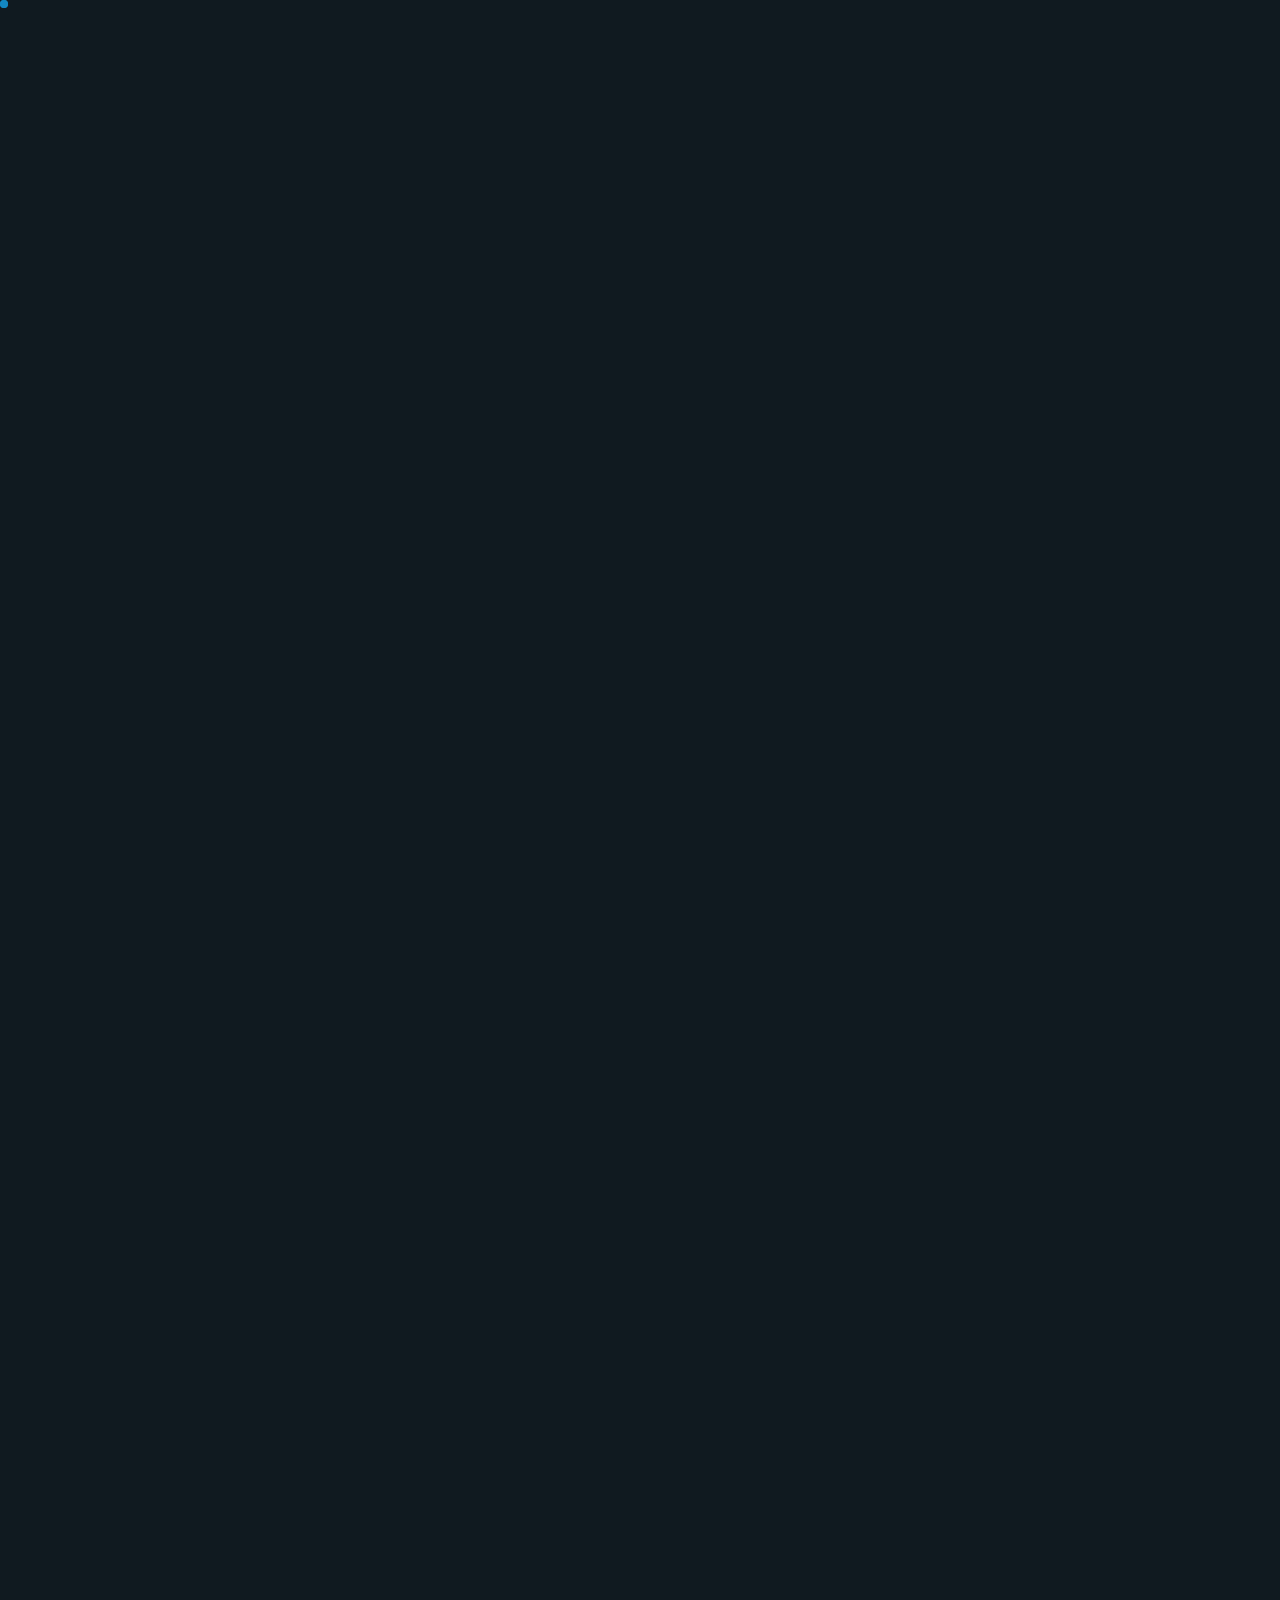
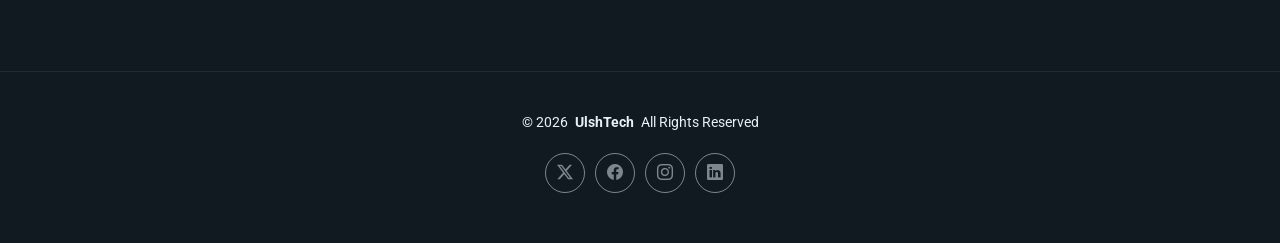
==== index.html @ bb7a041d "Bootstrap site initial commit" ====
<!DOCTYPE html>
<html lang="en">

<head>
  <meta charset="utf-8">
  <meta content="width=device-width, initial-scale=1.0" name="viewport">
  <title>Home Page</title>
  <meta name="description" content="Bringing automation to your door steps.">
  <meta name="keywords" content="Technology, Automation, Tech, Electrical, Electronics, Engineering, Portfolio">

  <!-- Favicons -->
  <link href="assets/img/uuu_2-rem1.png" rel="icon">
  <link href="assets/img/uuu_2-rem1.png" rel="uuu_2-rem1">

  <!-- Fonts -->
  <link href="https://fonts.googleapis.com" rel="preconnect">
  <link href="https://fonts.gstatic.com" rel="preconnect" crossorigin>
  <link href="https://fonts.googleapis.com/css2?family=Roboto:ital,wght@0,100;0,300;0,400;0,500;0,700;0,900;1,100;1,300;1,400;1,500;1,700;1,900&family=Poppins:ital,wght@0,100;0,200;0,300;0,400;0,500;0,600;0,700;0,800;0,900;1,100;1,200;1,300;1,400;1,500;1,600;1,700;1,800;1,900&family=Raleway:ital,wght@0,100;0,200;0,300;0,400;0,500;0,600;0,700;0,800;0,900;1,100;1,200;1,300;1,400;1,500;1,600;1,700;1,800;1,900&display=swap" rel="stylesheet">

  <!-- Vendor CSS Files -->
  <link href="assets/vendor/bootstrap/css/bootstrap.min.css" rel="stylesheet">
  <link href="assets/vendor/bootstrap-icons/bootstrap-icons.css" rel="stylesheet">
  <link href="assets/vendor/aos/aos.css" rel="stylesheet">
  <link href="assets/vendor/swiper/swiper-bundle.min.css" rel="stylesheet">
  <link href="assets/vendor/glightbox/css/glightbox.min.css" rel="stylesheet">

  <!-- Main CSS File -->
  <link href="assets/css/main.css" rel="stylesheet">
</head>

<body class="index-page">

  <header id="header" class="header d-flex align-items-center light-background sticky-top">
    <div class="container position-relative d-flex align-items-center justify-content-between">

      <a href="index.html" class="logo d-flex align-items-center me-auto me-xl-0">
      <img src="" alt="">
      <h1 class="sitename">UlshTech</h1> 
    </a> 
      
      <nav id="navmenu" class="navmenu">
        <ul>
          <li><a href="index.html" class="active">Home</a></li>
          <li><a href="about.html">About</a></li>
          <li><a href="resume.html">Resume</a></li>
          <li><a href="services.html">Services</a></li>
          <li><a href="portfolio.html">Portfolio</a></li>
          <li><a href="contact.html">Contact</a></li>
        </ul>
        <i class="mobile-nav-toggle d-xl-none bi bi-list"></i>
      </nav>

      <div class="header-social-links">
        <a href="https://x.com/martinushahemba" class="twitter"><i class="bi bi-twitter-x"></i></a>
        <a href="https://web.facebook.com/?_rdc=1&_rdr#" class="facebook"><i class="bi bi-facebook"></i></a>
        <a href="https://www.instagram.com/martinushahemba/" class="instagram"><i class="bi bi-instagram"></i></a>
        <a href="#" class="linkedin"><i class="bi bi-linkedin"></i></a>
      </div>

    </div>
  </header>

  <main class="main">

    <!-- Hero Section -->
    <section id="hero" class="hero section">

      <div class="container" data-aos="fade-up" data-aos-delay="100">

        <div class="row gy-4 align-items-center">
          <div class="col-lg-6 order-2 order-lg-1">
            <div class="hero-content">
              <h1 data-aos="fade-up" data-aos-delay="200">Hi, I'm <span class="highlight">Martin Igbangohol</span></h1>
              <h2 data-aos="fade-up" data-aos-delay="300"><span class="typed" data-typed-items=" Electronics and Web Developer, IoT Enthusiast, Technical Writer, Electronics Design and Repairs"></span></h2>
              <p data-aos="fade-up" data-aos-delay="400">I build smart solutions using electronics, IoT, and web technologies, bringing automation and innovation closer to everyday life.</p>
              <div class="hero-actions" data-aos="fade-up" data-aos-delay="500">
                <a href="portfolio.html" class="btn btn-primary">View My Work</a>
                <a href="contact.html" class="btn btn-outline">Contact Me</a>
              </div>
              <div class="social-links" data-aos="fade-up" data-aos-delay="600">
                <a href="https://x.com/martinushahemba"><i class="bi bi-twitter-x"></i></a>
                <a href="https://web.facebook.com/?_rdc=1&_rdr#"><i class="bi bi-linkedin"></i></a>
                <a href="https://github.com/settings/profile"><i class="bi bi-github"></i></a>
                <a href="#"><i class="bi bi-dribbble"></i></a>
              </div>
            </div>
          </div>
          <div class="col-lg-6 order-1 order-lg-2">
            <div class="hero-image" data-aos="zoom-in" data-aos-delay="300">
              <div class="image-wrapper">
                <img src="assets/img/profile/phone.edit2.png" alt="Martin Igbangohol" class="img-fluid">
               
              </div>
            </div>
          </div>
        </div>

      </div>

    </section><!-- /Hero Section -->


    <!-- About Section -->
  <section id="about" class="about section">

      <!-- Section Title -->
      <div class="container section-title" data-aos="fade-up">
        <h2>About</h2>
        <p> <b>Me</b></p>
      </div><!-- End Section Title -->

      <div class="container" data-aos="fade-up" data-aos-delay="100">

        <!-- Intro + Photo -->
        <div class="row align-items-center justify-content-between gy-5 mb-5">
          <div class="col-lg-7" data-aos="fade-right" data-aos-delay="150">
            <div class="intro-content">
              <span class="eyebrow">Hello there</span>
              <h2 class="headline">Hi, I'm Martin Igbangohol, a calm-minded developer passionate about building smart digital and electronic solutions.</h2>
              <p class="lead">
                I enjoy creating meaningful technology that blends electronics, IoT systems, automation, and modern web development. My goal is to design systems that are not only functional but also simple, reliable, and useful in everyday life.
              </p>
              <p>
              I am a motivated and curious Electrical and Electronics Engineering graduate with a growing interest in software development. I enjoy solving technical problems and learning how both hardware and software work together to create smart, useful systems. I'm currently expanding my skills in programming and web development so I can combine my engineering background with technology to build real solutions that improve everyday life.
              </p>

              <div class="cta-group">
                <a href="portfolio" class="btn-ghost">
                  View My Work <i class="bi bi-arrow-up-right"></i>
                </a>
                <!--<a href="#" class="link-underline">
                  Download Resume <i class="bi bi-download"></i>
                </a>-->
              </div>
            </div>
          </div>

          <div class="col-lg-5" data-aos="zoom-in" data-aos-delay="250">
            <figure class="profile-figure text-center text-lg-end">
              <img src="assets/img/profile/myuser.1edit.png" alt="Portrait of Martin Igbangohol" class="img-fluid profile-photo">
            </figure>
          </div>
        </div>
        <!-- End Intro + Photo -->

        <!-- Skills Grid -->
        <div class="mb-5">
          <div class="row g-4">
            <div class="col-6 col-md-4 col-lg-3" data-aos="fade-up" data-aos-delay="180">
              <div class="skill-item">
                <i class="bi bi-code-slash"></i>
                <h3>Web Development</h3>
                <p>Building responsive websites and web applications.</p>
              </div>
            </div>
            <div class="col-6 col-md-4 col-lg-3" data-aos="fade-up" data-aos-delay="240">
              <div class="skill-item">
                <i class="bi bi-layout-text-window"></i>
                <h3>Technical writing.</h3>
                <p>Creating clear technical documentation and guides for technology products.</p>
              </div>
            </div>
            <div class="col-6 col-md-4 col-lg-3" data-aos="fade-up" data-aos-delay="300">
             <div class="skill-item">
                <i class="bi bi-palette2"></i>
                <h3>Electronics.</h3>
                <p>Designing and building embedded electronic systems.</p>
              </div>
            </div>

            <div class="col-6 col-md-4 col-lg-3" data-aos="fade-up" data-aos-delay="300">
             <div class="skill-item">
                <i class="bi bi-palette"></i>
                <h3>Repairs.</h3>
                <p>Troubleshooting and repairing electronic devices.</p>
              </div>
            </div>
          </div>
        </div>
        <!-- End Skills Grid ---- bi bi-layout-text-window     bi bi-phone -->

        <!-- Journey Timeline -->
        <div class="mb-5">
          <div class="row g-4">
            <div class="col-md-6 col-lg-3" data-aos="fade-up" data-aos-delay="120">
              <article class="timeline-item">
                <span class="dot"></span>
                <time>2018 - 2020</time>
                <h4>Electronics Design and Repairs</h4>
                <p>Oga Sunday Electronics, Adikpo.</p>
              </article>
            </div>
            <div class="col-md-6 col-lg-3" data-aos="fade-up" data-aos-delay="180">
              <article class="timeline-item">
                <span class="dot"></span>
                <time>2021 - 2022</time>
                <h4>Electrical and Electronics Engineering</h4>
                <p>Fidei Polytechnic, Gboko, Benue State.</p>
              </article>
            </div>
            <div class="col-md-6 col-lg-3" data-aos="fade-up" data-aos-delay="240">
              <article class="timeline-item">
                <span class="dot"></span>
                <time>2023 - 2024</time>
                <h4>Electronics and Telecommunication Engineering</h4>
                <p>Fidei Polytechnic, Gboko, Benue State.</p>
              </article>
            </div>
            <div class="col-md-6 col-lg-3" data-aos="fade-up" data-aos-delay="300">
              <article class="timeline-item">
                <span class="dot"></span>
                <time>2025 - Current</time>
                <h4>Coding and Freelancing</h4>
                <p>VS45 Tech, Gboko, Benue State.</p>
              </article>
            </div>
          </div>
        </div>
        <!-- End Journey Timeline -->

        <!-- Quote -->
        <blockquote class="personal-quote text-center mb-5" data-aos="fade-down" data-aos-delay="200">
          <p>"Building clean and meaningful technology through thoughtful code, smart electronics, and connected systems"</p>
        </blockquote>
        <!-- End Quote -->

        <!-- Fun Facts -->
       <!----<div class="row g-3 justify-content-center">
          <div class="col-6 col-md-3 col-lg-2" data-aos="zoom-in" data-aos-delay="120">
            <div class="fact-pill">
              <i class="bi bi-magic"></i>
              <span>Minimalism</span>
            </div>
          </div>
          <div class="col-6 col-md-3 col-lg-2" data-aos="zoom-in" data-aos-delay="160">
            <div class="fact-pill">
              <i class="bi bi-headphones"></i>
              <span>Lo-fi Beats</span>
            </div>
          </div>
          <div class="col-6 col-md-3 col-lg-2" data-aos="zoom-in" data-aos-delay="200">
            <div class="fact-pill">
              <i class="bi bi-geo-alt"></i>
              <span>City Walks</span>
            </div>
          </div>
          <div class="col-6 col-md-3 col-lg-2" data-aos="zoom-in" data-aos-delay="240">
            <div class="fact-pill">
              <i class="bi bi-brush"></i>
              <span>Sketching</span>
            </div>
          </div>
        </div>=--->
        <!-- End Fun Facts -->

      </div>

    </section><!-- /About Section -->

    <!-- Skills Section -->
    <section id="skills" class="skills section">

      <!-- Section Title -->
      <div class="container section-title" data-aos="fade-up">
        <h2>Skills</h2>
        <p>Below are some of the skills I work with:</p>
      </div><!-- End Section Title -->

      <div class="container" data-aos="fade-up" data-aos-delay="100">

        <div class="row g-4 skills-animation">
          <div class="col-md-6 col-lg-3" data-aos="fade-up" data-aos-delay="200">
            <div class="skill-box">
              <h3>Web Development</h3>
              <p>Building functional web applications and systems.</p>
              <span class="text-end d-block">90%</span>
              <div class="progress">
                <div class="progress-bar" role="progressbar" aria-valuenow="95" aria-valuemin="0" aria-valuemax="100"></div>
              </div>
            </div>
          </div>

          <div class="col-md-6 col-lg-3" data-aos="fade-up" data-aos-delay="200">
            <div class="skill-box">
              <h3>IoT Systems Development</h3>
              <p>Building connected systems using sensors, microcontrollers, and web platforms.</p>
              <span class="text-end d-block">90%</span>
              <div class="progress">
                <div class="progress-bar" role="progressbar" aria-valuenow="95" aria-valuemin="0" aria-valuemax="100"></div>
              </div>
            </div>
          </div>

          <div class="col-md-6 col-lg-3" data-aos="fade-up" data-aos-delay="400">
            <div class="skill-box">
              <h3>Technical Writing</h3>
              <p>Creating clear technical documentation for technology products.</p>
              <span class="text-end d-block">90%</span>
              <div class="progress">
                <div class="progress-bar" role="progressbar" aria-valuenow="55" aria-valuemin="0" aria-valuemax="100">
                </div>
              </div>
            </div>
          </div>

           <div class="col-md-6 col-lg-3" data-aos="fade-up" data-aos-delay="400">
            <div class="skill-box">
              <h3>Electronics</h3>
              <p>Designing and developing embedded systems.</p>
              <span class="text-end d-block">90%</span>
              <div class="progress">
                <div class="progress-bar" role="progressbar" aria-valuenow="55" aria-valuemin="0" aria-valuemax="100">
                </div>
              </div>
            </div>
          </div>

           <div class="col-md-6 col-lg-3" data-aos="fade-up" data-aos-delay="400">
            <div class="skill-box">
              <h3>Repairs</h3>
              <p>Troubleshooting and repairing electronic devices.</p>
              <span class="text-end d-block">90%</span>
              <div class="progress">
                <div class="progress-bar" role="progressbar" aria-valuenow="55" aria-valuemin="0" aria-valuemax="100">
                </div>
              </div>
            </div>
          </div>

        </div>

      </div>

    </section><!-- /Skills Section -->

    <!-- Stats Section -->
     <!---
     <section id="stats" class="stats section dark-background">

      <div class="container" data-aos="fade-up" data-aos-delay="100">

        <div class="row align-items-center">
          <div class="col-lg-4" data-aos="fade-up" data-aos-delay="200">
            <div class="avatars d-flex align-items-center">
              <img src="assets/img/person/person-m-2.webp" alt="Avatar 1" class="rounded-circle" loading="lazy">
              <img src="assets/img/person/person-m-3.webp" alt="Avatar 2" class="rounded-circle" loading="lazy">
              <img src="assets/img/person/person-f-5.webp" alt="Avatar 3" class="rounded-circle" loading="lazy">
              <img src="assets/img/person/person-m-5.webp" alt="Avatar 4" class="rounded-circle" loading="lazy">
            </div>
          </div>

          <div class="col-lg-8">
            <div class="row counters">
              <div class="col-md-4" data-aos="fade-up" data-aos-delay="300">
                <h2><span data-purecounter-start="0" data-purecounter-end="185" data-purecounter-duration="1" class="purecounter"></span>+</h2>
                <p>Nemo enim ipsam</p>
              </div>

              <div class="col-md-4" data-aos="fade-up" data-aos-delay="400">
                <h2><span data-purecounter-start="0" data-purecounter-end="32" data-purecounter-duration="1" class="purecounter"></span>K</h2>
                <p>Voluptatem sequi</p>
              </div>

              <div class="col-md-4" data-aos="fade-up" data-aos-delay="500">
                <h2><span data-purecounter-start="0" data-purecounter-end="128" data-purecounter-duration="1" class="purecounter"></span>+</h2>
                <p>Dolor sit consectetur</p>
              </div>
            </div>
          </div>
        </div>
      </div>

    </section>
     --->
    <!-- /Stats Section -->

    <!-- Testimonials Section -->
    <section id="testimonials" class="testimonials section">

      <!-- Section Title -->
      <!--===<div class="container section-title" data-aos="fade-up">
        <h2>Testimonials</h2>
        <p>Necessitatibus eius consequatur ex aliquid fuga eum quidem sint consectetur velit</p>
      </div>===!-- End Section Title -->

      <!---===
      <div class="container" data-aos="fade-up" data-aos-delay="100">

        <div class="swiper init-swiper">
          <script type="application/json" class="swiper-config">
            {
              "loop": true,
              "speed": 600,
              "autoplay": {
                "delay": 5000
              },
              "slidesPerView": "auto",
              "pagination": {
                "el": ".swiper-pagination",
                "type": "bullets",
                "clickable": true
              }
            }
          </script>
          <div class="swiper-wrapper">

            <div class="swiper-slide">
              <div class="testimonial-item">
                <div class="row gy-4 justify-content-center">
                  <div class="col-lg-6">
                    <div class="testimonial-content">
                      <p>
                        <i class="bi bi-quote quote-icon-left"></i>
                        <span>Proin iaculis purus consequat sem cure digni ssim donec porttitora entum suscipit rhoncus. Accusantium quam, ultricies eget id, aliquam eget nibh et. Maecen aliquam, risus at semper.</span>
                        <i class="bi bi-quote quote-icon-right"></i>
                      </p>
                      <h3>Saul Goodman</h3>
                      <h4>Ceo &amp; Founder</h4>
                      <div class="stars">
                        <i class="bi bi-star-fill"></i><i class="bi bi-star-fill"></i><i class="bi bi-star-fill"></i><i class="bi bi-star-fill"></i><i class="bi bi-star-fill"></i>
                      </div>
                    </div>
                  </div>
                  <div class="col-lg-2 text-center">
                    <img src="assets/img/person/person-m-9.webp" class="img-fluid testimonial-img" alt="">
                  </div>
                </div>
              </div>
            </div> ===!-- End testimonial item -->
            <!---======
            <div class="swiper-slide">
              <div class="testimonial-item">
                <div class="row gy-4 justify-content-center">
                  <div class="col-lg-6">
                    <div class="testimonial-content">
                      <p>
                        <i class="bi bi-quote quote-icon-left"></i>
                        <span>Export tempor illum tamen malis malis eram quae irure esse labore quem cillum quid cillum eram malis quorum velit fore eram velit sunt aliqua noster fugiat irure amet legam anim culpa.</span>
                        <i class="bi bi-quote quote-icon-right"></i>
                      </p>
                      <h3>Sara Wilsson</h3>
                      <h4>Designer</h4>
                      <div class="stars">
                        <i class="bi bi-star-fill"></i><i class="bi bi-star-fill"></i><i class="bi bi-star-fill"></i><i class="bi bi-star-fill"></i><i class="bi bi-star-fill"></i>
                      </div>
                    </div>
                  </div>
                  <div class="col-lg-2 text-center">
                    <img src="assets/img/person/person-f-5.webp" class="img-fluid testimonial-img" alt="">
                  </div>
                </div>
              </div>
            </div>====!-- End testimonial item -->
            <!---===
            <div class="swiper-slide">
              <div class="testimonial-item">
                <div class="row gy-4 justify-content-center">
                  <div class="col-lg-6">
                    <div class="testimonial-content">
                      <p>
                        <i class="bi bi-quote quote-icon-left"></i>
                        <span>Enim nisi quem export duis labore cillum quae magna enim sint quorum nulla quem veniam duis minim tempor labore quem eram duis noster aute amet eram fore quis sint minim.</span>
                        <i class="bi bi-quote quote-icon-right"></i>
                      </p>
                      <h3>Jena Karlis</h3>
                      <h4>Store Owner</h4>
                      <div class="stars">
                        <i class="bi bi-star-fill"></i><i class="bi bi-star-fill"></i><i class="bi bi-star-fill"></i><i class="bi bi-star-fill"></i><i class="bi bi-star-fill"></i>
                      </div>
                    </div>
                  </div>
                  <div class="col-lg-2 text-center">
                    <img src="assets/img/person/person-f-12.webp" class="img-fluid testimonial-img" alt="">
                  </div>
                </div>
              </div>
            </div>===!-- End testimonial item -->
                <!---===
            <div class="swiper-slide">
              <div class="testimonial-item">
                <div class="row gy-4 justify-content-center">
                  <div class="col-lg-6">
                    <div class="testimonial-content">
                      <p>
                        <i class="bi bi-quote quote-icon-left"></i>
                        <span>Fugiat enim eram quae cillum dolore dolor amet nulla culpa multos export minim fugiat minim velit minim dolor enim duis veniam ipsum anim magna sunt elit fore quem dolore labore illum veniam.</span>
                        <i class="bi bi-quote quote-icon-right"></i>
                      </p>
                      <h3>John Larson</h3>
                      <h4>Entrepreneur</h4>
                      <div class="stars">
                        <i class="bi bi-star-fill"></i><i class="bi bi-star-fill"></i><i class="bi bi-star-fill"></i><i class="bi bi-star-fill"></i><i class="bi bi-star-fill"></i>
                      </div>
                    </div>
                  </div>
                  <div class="col-lg-2 text-center">
                    <img src="assets/img/person/person-m-12.webp" class="img-fluid testimonial-img" alt="">
                  </div>
                </div>
              </div>
            </div>===!-- End testimonial item -->
            <!--====
    <!-- Resume Section -->
    <section id="resume" class="resume section">

      <!-- Section Title -->
      <div class="container section-title" data-aos="fade-up">
        <h2>Resume</h2>
        <p>I am a motivated and curious Electrical and Electronics Engineering graduate with a strong interest in software development and IoT systems. I enjoy solving technical problems and exploring how hardware and software work together to build smart and practical solutions.</p>

        <p>Currently, I am expanding my skills in <b>programming, web development, and embedded systems</b>, combining my engineering background with modern technology to create real-world solutions that improve everyday life.</p>
      </div><!-- End Section Title -->

      <div class="container" data-aos="fade-up" data-aos-delay="100">

        <div class="row">
          <div class="col-lg-6">

            <!-- Education Section -->
            <div class="resume-item" data-aos="fade-up">
              <h3 class="resume-title">Education</h3>

              <div class="resume-content">
                <article class="education-item">
                  <h4>Electrical and Electronics Engineering</h4>
                  <h5>2021 - 2022</h5>
                  <p class="institution"><em>Fidei Polytechnic, Gboko, Benue State</em></p>
                  <p>National Diploma (ND) in Electrical and Electronics Engineering.</p>
                </article>

                <article class="education-item">
                  <h4>Electronics and Telecommunication Engineering</h4>
                  <h5>2023 - 2024</h5>
                  <p class="institution"><em>Fidei Polytechnic, Gboko, Benue State</em></p>
                  <p>Higher National Diploma (HND) in Electronics and Telecommunication Engineering.</p>
                </article>
                <article class="education-item">
                  <h4>Coding and Freelancing Start</h4>
                  <h5>2025 - Current</h5>
                  <p class="institution"><em>VS45 Tech, Gboko, Benue State.</em></p>
                  <p>  </p>
                </article>
                </div>
                </div><!-- End Education Section -->

            <!-- Professional Skills Section -->
            <div class="resume-item skills-animation" data-aos="fade-up">
              <h3 class="resume-title">Professional Skills</h3>

              <div class="resume-content">
                <div class="skill-item">
                  <h4>Frontend Development</h4>
                  <div class="progress">
                    <div class="progress-bar" role="progressbar" aria-valuenow="95" aria-valuemin="0" aria-valuemax="100"></div>
                  </div>
                </div>

                <div class="skill-item">
                  <h4>Backend Development</h4>
                  <div class="progress">
                    <div class="progress-bar" role="progressbar" aria-valuenow="45" aria-valuemin="0" aria-valuemax="100"></div>
                  </div>
                </div>

                <div class="skill-item">
                  <h4>IoT Systems Development</h4>
                  <div class="progress">
                    <div class="progress-bar" role="progressbar" aria-valuenow="45" aria-valuemin="0" aria-valuemax="100"></div>
                  </div>
                </div>

                <div class="skill-item">
                  <h4>Embedded Systems Design</h4>
                  <div class="progress">
                    <div class="progress-bar" role="progressbar" aria-valuenow="45" aria-valuemin="0" aria-valuemax="100"></div>
                  </div>
                </div>

                <div class="skill-item">
                  <h4>Technical Writing</h4>
                  <div class="progress">
                    <div class="progress-bar" role="progressbar" aria-valuenow="80" aria-valuemin="0" aria-valuemax="100"></div>
                  </div>
                </div>
              </div>
            </div><!-- End Professional Skills Section -->

            <div class="resume-item skills-animation" data-aos="fade-up">
              <h3 class="resume-title">Technical Skills</h3>

             <ul>
              <h4>Web Technologies</h4>
              <li>HTML</li>
              <li>CSS</li>
              <li>JavaScript</li>
              <li>Node.js</li>
              <li>EJS</li>
              <li>MySQL</li>
             </ul>

             <ul>
              <h4>Electronics and Embedded Systems</h4>
              <li>Arduino</li>
              <li>ESP32</li>
              <li>Embedded Systems Design</li>
              <li>Electronics Troubleshooting & Repairs</li>
             </ul>

             <ul>
              <h4>IoT Development</h4>
              <li>Sensor Integration</li>
              <li>Device Communication</li>
              <li>IoT Monitoring Systems</li>
             </ul>

             <ul>
              <h4>Tools and Workflow</h4>
              <li>Git / GitHub</li>
              <li>VS Code</li>
              <li>Basic System Design</li>
             </ul>
                </div>
              </div>
            </div>
          </div>

          <div class="col-lg-6">
            <!-- Experience Section --
            <div class="resume-item" data-aos="fade-up" data-aos-delay="100">
              <h3 class="resume-title">Professional Experience</h3>

              <div class="resume-content">
                <article class="experience-item">
                  <h4>Senior Software Engineer</h4>
                  <h5>2021 - Present</h5>
                  <p class="company"><em>Google, Mountain View, CA</em></p>
                  <ul>
                    <li>Lead in the development, implementation, and optimization of web applications using modern technologies</li>
                    <li>Delegate tasks to the 7 members of the development team and provide counsel on all aspects of the project</li>
                    <li>Supervise the assessment of all web applications, mobile apps, and software platforms for quality and efficiency</li>
                    <li>Oversee the efficient use of production project budgets ranging from $2,000 - $25,000</li>
                  </ul>
                </article>

                <article class="experience-item">
                  <h4>Software Engineer</h4>
                  <h5>2019 - 2021</h5>
                  <p class="company"><em>Microsoft, Redmond, WA</em></p>
                  <ul>
                    <li>Developed numerous marketing programs (logos, brochures, infographics, presentations, and advertisements)</li>
                    <li>Managed up to 5 projects or tasks at a given time while under pressure</li>
                    <li>Recommended and consulted with clients on the most appropriate software platforms</li>
                    <li>Created 4+ design presentations and proposals a month for clients and account managers</li>
                  </ul>
                </article>

                <article class="experience-item">
                  <h4>Junior Software Developer</h4>
                  <h5>2017 - 2019</h5>
                  <p class="company"><em>Apple Inc., Cupertino, CA</em></p>
                  <ul>
                    <li>Implemented responsive websites and web applications using modern JavaScript frameworks</li>
                    <li>Collaborated with senior developers to maintain and optimize existing applications</li>
                    <li>Participated in code reviews and contributed to team documentation efforts</li>
                    <li>Assisted in the development of RESTful APIs and microservices</li>
                  </ul>
                </article>
              </div>
            </div>!-- End Experience Section -->
          </div>
        </div>

      </div>

    </section><!-- /Resume Section -->

    <!-- Services Section -->
    <section id="services" class="services section">

      <!-- Section Title -->
      <div class="container section-title" data-aos="fade-up">
        <h2>Services</h2>
        <p>I provide technology solutions that combine electronics, IoT systems, and modern web development to solve real-world problems.</p>
        <p>Below are the services I offer:</p>
      </div><!-- End Section Title -->

      <div class="container" data-aos="fade-up" data-aos-delay="100">

        <div class="row justify-content-center g-5">

          <div class="col-md-6" data-aos="fade-right" data-aos-delay="100">
            <div class="service-item">
              <div class="service-icon">
                <i class="bi bi-code-slash"></i>
              </div>
              <div class="service-content">
                <h3>Custom Web Development</h3>
                <p>Designing and developing responsive websites and web applications with reliable functionality and clean structure.</p>
               <!-- <a href="" class="service-link">
                  <span>Learn More</span>
                  <i class="bi bi-arrow-right"></i>
                </a>-->
              </div>
            </div>
          </div><!-- End Service Item -->

          <div class="col-md-6" data-aos="fade-right" data-aos-delay="100">
            <div class="service-item">
              <div class="service-icon">
                <i class="bi bi-broadcast"></i>
              </div>
              <div class="service-content">
                <h3>IoT Systems Development</h3>
                <p>Building smart systems where electronic devices, sensors, and web platforms work together for monitoring and automation.</p>
               <!-- <a href="" class="service-link">
                  <span>Learn More</span>
                  <i class="bi bi-arrow-right"></i>
                </a>-->
              </div>
            </div>
          </div><!-- End Service Item -->

          <div class="col-md-6" data-aos="fade-left" data-aos-delay="100">
            <div class="service-item">
              <div class="service-icon">
                <i class="bi bi-layout-text-window"></i>
              </div>
              <div class="service-content">
                <h3>Technical writing</h3>
                <p>Creating clear and well-structured technical documentation and guides for technology products and systems.</p>
               <!-- <a href="" class="service-link">
                  <span>Learn More</span>
                  <i class="bi bi-arrow-right"></i>
                </a>-->
              </div>
            </div>
          </div><!-- End Service Item --> <!--bi bi-phone-fill-->

          <div class="col-md-6" data-aos="fade-left" data-aos-delay="200">
            <div class="service-item">
              <div class="service-icon">
                <i class="bi bi-palette2"></i>
              </div>
              <div class="service-content">
                <h3>Embedded Systems Design</h3>
                <p>Designing and developing microcontroller-based electronic systems for practical and real-world applications.</p>
                <!--<a href="" class="service-link">
                  <span>Learn More</span>
                  <i class="bi bi-arrow-right"></i>
                </a>-->
              </div>
              
            </div>
          </div><!-- End Service Item --> <!--bi bi-bar-chart-line-->

          <div class="col-md-6" data-aos="fade-left" data-aos-delay="200">
            <div class="service-item">
              <div class="service-icon">
                <i class="bi bi-palette"></i>
              </div>
              <div class="service-content">
                <h3>Electronics Repairs</h3>
                <p>Diagnosing faults, troubleshooting, and repairing electronic devices and gadgets.</p>
                <!--<a href="" class="service-link">
                  <span>Learn More</span>
                  <i class="bi bi-arrow-right"></i>
                </a>-->
              </div>
              
            </div>
          </div>

          <!--==<div class="col-md-6" data-aos="fade-right" data-aos-delay="300">
            <div class="service-item">
              <div class="service-icon">
                <i class="bi bi-cloud-check"></i>
              </div>
              <div class="service-content">
                <h3>Cloud Computing</h3>
                <p>Curabitur aliquet quam id dui posuere blandit. Sed porttitor lectus nibh. Vivamus magna justo, lacinia eget consectetur sed, convallis at tellus. Nulla quis lorem ut libero malesuada feugiat.</p>
                <a href="service-details.html" class="service-link">
                  <span>Learn More</span>
                  <i class="bi bi-arrow-right"></i>
                </a>
              </div>
            </div>
          </div>===---!-- End Service Item -->

          <!--==<div class="col-md-6" data-aos="fade-left" data-aos-delay="300">
            <div class="service-item">
              <div class="service-icon">
                <i class="bi bi-shield-lock"></i>
              </div>
              <div class="service-content">
                <h3>Cybersecurity Solutions</h3>
                <p>Vestibulum ac diam sit amet quam vehicula elementum sed sit amet dui. Donec sollicitudin molestie malesuada. Curabitur arcu erat, accumsan id imperdiet et. Proin eget tortor risus.</p>
                <a href="service-details.html" class="service-link">
                  <span>Learn More</span>
                  <i class="bi bi-arrow-right"></i>
                </a>
              </div>
            </div>
          </div>====--!-- End Service Item -->

        </div>

      </div>

    </section><!-- /Services Section -->

    <!-- Portfolio Section -->
     <section id="portfolio" class="portfolio section">

      <!-- Section Title -->
      <div class="container section-title" data-aos="fade-up">
        <h2>Portfolio</h2>
        <p>Below are some of the projects I have worked on.</p>
      </div><!-- End Section Title -->

      <div class="container" data-aos="fade-up" data-aos-delay="100">

        <div class="isotope-layout" data-default-filter="*" data-layout="masonry" data-sort="original-order">
          <ul class="portfolio-filters isotope-filters" data-aos="fade-up" data-aos-delay="200">
            <li data-filter="*" class="filter-active">All</li>
            <li data-filter=".filter-strategy">Web Development</li>
            <!---<li data-filter=".filter-finance">IoT Systems</li>--->
            <li data-filter=".filter-operations">Electronics</li>
            <li data-filter=".filter-technology">Repairs</li>
          </ul><!-- End Portfolio Filters -->

          <div class="row gy-4 isotope-container" data-aos="fade-up" data-aos-delay="300">


            <!--Web Development starts-->
            <div class="col-lg-4 col-md-6 portfolio-item isotope-item filter-strategy">
              <div class="portfolio-card">
                <div class="portfolio-img">
                  <img src="assets/img/portfolio/Custom web.1.png" alt="Portfolio Item" class="img-fluid">
                  <div class="portfolio-overlay">
                    <a href="assets/img/portfolio/Custom web.1.png" class="glightbox portfolio-lightbox"><i class="bi bi-plus"></i></a>
                    <a href="#" class="portfolio-details-link"><i class="bi bi-link"></i></a>
                  </div>
                </div>
                <div class="portfolio-info">
                  <h4>Amaya Metal Work Website</h4>
                  <p>A responsive business website designed and developed for a metal fabrication business. The website showcases their services, projects, and contact information to help them attract customers online.</p>
                  <div class="portfolio-tags">
                    <ul>
                      <h5>Technologies used:</h5>
                      <li>HTML</li>
                      <li>CSS</li>
                      <li>JavaScript</li>
                       <span>Web</span>
                    <span>Development</span>
                    </ul>
                  </div>
                </div>
              </div>
            </div>
            
            <!--<div class="col-lg-4 col-md-6 portfolio-item isotope-item filter-finance">
              <div class="portfolio-card">
                <div class="portfolio-img">
                  <img src="assets/img/portfolio/portfolio-2.webp" alt="Portfolio Item" class="img-fluid">
                  <div class="portfolio-overlay">
                    <a href="assets/img/portfolio/portfolio-2.webp" class="glightbox portfolio-lightbox"><i class="bi bi-plus"></i></a>
                    <a href="#" class="portfolio-details-link"><i class="bi bi-link"></i></a>
                  </div>
                </div>
                <div class="portfolio-info">
                  <h4>Financial Restructuring</h4>
                  <p>Financial Advisory</p>
                  <div class="portfolio-tags">
                    <span>Finance</span>
                    <span>Investment</span>
                  </div>
                </div>
              </div>
            </div>-->
            <!--Web Development Ends-->

            <!--Electronics start-->
            <div class="col-lg-4 col-md-6 portfolio-item isotope-item filter-operations">
              <div class="portfolio-card">
                <div class="portfolio-img">
                  <img src="assets/img/portfolio/Arduino.1.jpg" alt="Portfolio Item" class="img-fluid">
                  <div class="portfolio-overlay">
                    <a href="assets/img/portfolio/Arduino.1.jpg" class="glightbox portfolio-lightbox"><i class="bi bi-plus"></i></a>
                    <a href="#" class="portfolio-details-link"><i class="bi bi-link"></i></a>
                  </div>
                </div>
                <div class="portfolio-info">
                  <h4>Arduino Weather Detector (School Project)</h4>
                  <p>A simple Arduino-based project designed to detect environmental weather conditions using sensors and display the data for monitoring purposes.</p>
                  <div class="portfolio-tags">
                    <ul>
                      <h5>Technologies Used:</h5>
                      <li>Arduino</li>
                      <li>Sensors</li>
                      <li>Embedded System Design</li>
                       <span>Arduino</span>
                    <span>Hybrid</span>
                    </ul>
                   
                  </div>
                </div>
              </div>
            </div>
            <!--Electronics Ends-->

            <!--Repairs starts-->
            <div class="col-lg-4 col-md-6 portfolio-item isotope-item filter-technology">
              <div class="portfolio-card">
                <div class="portfolio-img">
                  <img src="assets/img/portfolio/Electronics.1.jpg" alt="Portfolio Item" class="img-fluid">
                  <div class="portfolio-overlay">
                    <a href="assets/img/portfolio/Electronics.1.jpg" class="glightbox portfolio-lightbox"><i class="bi bi-plus"></i></a>
                    <a href="#" class="portfolio-details-link"><i class="bi bi-link"></i></a>
                  </div>
                </div>
                <div class="portfolio-info">
                  <h4>Home Theater Subwoofer Sound System Repair</h4>
                  <p>Diagnosed and fixed a sound issue in a home theater subwoofer system by identifying faulty internal components and restoring proper audio output.</p>
                  <div class="portfolio-tags">
                    <span>Electronics</span>
                    <span>Repairs</span>
                  </div>
                </div>
              </div>
            </div>
            
            <div class="col-lg-4 col-md-6 portfolio-item isotope-item filter-technology">
              <div class="portfolio-card">
                <div class="portfolio-img">
                  <img src="assets/img/portfolio/Electronics.3.jpg" alt="Portfolio Item" class="img-fluid">
                  <div class="portfolio-overlay">
                    <a href="assets/img/portfolio/Electronics.3.jpg" class="glightbox portfolio-lightbox"><i class="bi bi-plus"></i></a>
                    <a href="#" class="portfolio-details-link"><i class="bi bi-link"></i></a>
                  </div>
                </div>
                <div class="portfolio-info">
                  <h4>Voltage Stabilizer Repair</h4>
                  <p>Troubleshooting and repair of a faulty voltage stabilizer by diagnosing the internal circuit and correcting damaged components.</p>
                  <div class="portfolio-tags">
                    <span>Electronics</span>
                    <span>Repairs</span>
                  </div>
                </div>
              </div>
            </div>
            <!--Repairs Ends-->

            <!--<div class="col-lg-4 col-md-6 portfolio-item isotope-item filter-finance">
              <div class="portfolio-card">
                <div class="portfolio-img">
                  <img src="assets/img/portfolio/portfolio-6.webp" alt="Portfolio Item" class="img-fluid">
                  <div class="portfolio-overlay">
                    <a href="assets/img/portfolio/portfolio-6.webp" class="glightbox portfolio-lightbox"><i class="bi bi-plus"></i></a>
                    <a href="#" class="portfolio-details-link"><i class="bi bi-link"></i></a>
                  </div>
                </div>
                <div class="portfolio-info">
                  <h4>Investment Strategy</h4>
                  <p>Financial Advisory</p>
                  <div class="portfolio-tags">
                    <span>Finance</span>
                    <span>Investment</span>
                  </div>
                </div>
              </div>
            </div>-->
          </div><!-- End Portfolio Items Container -->

        </div>

        <div class="text-center mt-5" data-aos="fade-up" data-aos-delay="400">
          <a href="#portfolio" class="btn btn-primary">View All Case Studies</a>
        </div>

      </div>

    </section><!-- /Portfolio Section -->

    <!-- Contact Section -->
    <section id="contact" class="contact section">

      <!-- Section Title -->
      <div class="container section-title" data-aos="fade-up">
        <h2>Contact</h2>
        <p>Get in touch with me using the information below.</p>
      </div><!-- End Section Title -->

      <div class="container" data-aos="fade-up" data-aos-delay="100">

        <div class="row g-4 g-lg-5">
          <div class="col-lg-5">
            <div class="info-box" data-aos="fade-up" data-aos-delay="200">
              <h3>Contact Information</h3>
              <p>Below are my contact details.</p>

              <div class="info-item" data-aos="fade-up" data-aos-delay="300">
                <div class="icon-box">
                  <i class="bi bi-geo-alt"></i>
                </div>
                <div class="content">
                  <h4>Location</h4>
                  <p>Maigbe Abagi Street, Adekaa</p>
                  <p>Gboko, Benue State, Nigeria.</p>
                </div>
              </div>

              <div class="info-item" data-aos="fade-up" data-aos-delay="400">
                <div class="icon-box">
                  <i class="bi bi-telephone"></i>
                </div>
                <div class="content">
                  <h4>Phone</h4>
                  <p>+234 903 854 5377</p>
                  <p>+234 901 410 3134</p>
                </div>
              </div>

              <!-- <div class="info-item" data-aos="fade-up" data-aos-delay="400">
                <div class="icon-box">
                  <i class="bi bi-telephone"></i>
                </div>
                <div class="content">
                  <h4>WhatsApp</h4>
                  <p>+234 903 854 5377</p>
                </div>
              </div>-->

              <div class="info-item" data-aos="fade-up" data-aos-delay="500">
                <div class="icon-box">
                  <i class="bi bi-envelope"></i>
                </div>
                <div class="content">
                  <h4>Email</h4>
                  <p>martinushahemba10@gmail.com</p>
                </div>
              </div>
            </div>
          </div>

          <div class="col-lg-7">
            <div class="contact-form" data-aos="fade-up" data-aos-delay="300">
              <h3>Get In Touch</h3>
              <p>Have a project idea, technical question, or collaboration in mind?</p>
              <p>Feel free to send me a message and I will get back to you as soon as possible.</p>
              <p>I am available for web development, IoT systems, electronics projects, and technical collaborations.</p>

              <form action="https://formspree.io/f/xgonzago" method="post" class="php-email-form" data-aos="fade-up" data-aos-delay="200">
                <div class="row gy-4">

                  <div class="col-md-6">
                    <input type="text" name="name" class="form-control" placeholder="Your Name" required="">
                  </div>

                  <div class="col-md-6 ">
                    <input type="email" class="form-control" name="email" placeholder="Your Email" required="">
                  </div>

                  <div class="col-12">
                    <input type="text" class="form-control" name="subject" placeholder="Subject" required="">
                  </div>

                  <div class="col-12">
                    <textarea class="form-control" name="message" rows="6" placeholder="Message" required=""></textarea>
                  </div>

                  <div class="col-12 text-center">
                    <div class="loading">Loading</div>
                    <div class="error-message"></div>
                    <div class="sent-message">Your message has been sent. Thank you!</div>

                    <button type="submit" class="btn">Send Message</button>
                  </div>

                </div>
              </form>

            </div>
          </div>

        </div>

      </div>

    </section><!-- /Contact Section -->
  </main>

  <footer id="footer" class="footer">

    <div class="container">
  <div class="copyright text-center">
    <p>
      © <span id="year"></span> <strong class="px-1 sitename">UlshTech</strong> 
      <span>All Rights Reserved<br></span>
    </p>
  </div>
</div>

<script>
  // Get the current year and insert it into the span
  document.getElementById("year").textContent = new Date().getFullYear();
</script>

      <div class="social-links d-flex justify-content-center">
        <a href="https://x.com/martinushahemba"><i class="bi bi-twitter-x"></i></a>
        <a href="https://web.facebook.com/?_rdc=1&_rdr#"><i class="bi bi-facebook"></i></a>
        <a href="https://www.instagram.com/martinushahemba/"><i class="bi bi-instagram"></i></a>
        <a href=""><i class="bi bi-linkedin"></i></a>
      </div>
      <div class="credits">
        <!-- All the links in the footer should remain intact. -->
        <!-- You can delete the links only if you've purchased the pro version. -->
        <!-- Licensing information: https://bootstrapmade.com/license/ -->
        <!-- Purchase the pro version with working PHP/AJAX contact form: [buy-url] -->
        <!----Designed by <a href="">Ushahemba Martin</a>=--->
      </div>
    </div>

  </footer>

  <!-- Scroll Top -->
  <a href="#" id="scroll-top" class="scroll-top d-flex align-items-center justify-content-center"><i class="bi bi-arrow-up-short"></i></a>

  <!-- Preloader -->
  <div id="preloader"></div>

  <!-- Vendor JS Files -->
  <script src="assets/vendor/bootstrap/js/bootstrap.bundle.min.js"></script>
  <script src="assets/vendor/php-email-form/validate.js"></script>
  <script src="assets/vendor/aos/aos.js"></script>
  <script src="assets/vendor/typed.js/typed.umd.js"></script>
  <script src="assets/vendor/waypoints/noframework.waypoints.js"></script>
  <script src="assets/vendor/purecounter/purecounter_vanilla.js"></script>
  <script src="assets/vendor/swiper/swiper-bundle.min.js"></script>
  <script src="assets/vendor/imagesloaded/imagesloaded.pkgd.min.js"></script>
  <script src="assets/vendor/isotope-layout/isotope.pkgd.min.js"></script>
  <script src="assets/vendor/glightbox/js/glightbox.min.js"></script>

  <!-- Main JS File -->
  <script src="assets/js/main.js"></script>

</body>

</html>
---- assets/css/main.css ----
/**
* Template Name: UmarTech
* Template URL: https://bootstrapmade.com/folioone-bootstrap-portfolio-website-template/
* Updated: Aug 23 2025 with Bootstrap v5.3.7
* Author: BootstrapMade.com
* License: https://bootstrapmade.com/license/
*/

/*--------------------------------------------------------------
# Font & Color Variables
# Help: https://bootstrapmade.com/color-system/
--------------------------------------------------------------*/
/* Fonts */
:root {
  --default-font: "Roboto",  system-ui, -apple-system, "Segoe UI", Roboto, "Helvetica Neue", Arial, "Noto Sans", "Liberation Sans", sans-serif, "Apple Color Emoji", "Segoe UI Emoji", "Segoe UI Symbol", "Noto Color Emoji";
  --heading-font: "Raleway",  sans-serif;
  --nav-font: "Poppins",  sans-serif;
}

/* Global Colors - The following color variables are used throughout the website. Updating them here will change the color scheme of the entire website */
:root { 
  --background-color: #101a20; /* Background color for the entire website, including individual sections */
  --default-color: #e7f2f7; /* Default color used for the majority of the text content across the entire website */
  --heading-color: #ffffff; /* Color for headings, subheadings and title throughout the website */
  --accent-color: #1387c1; /* Accent color that represents your brand on the website. It's used for buttons, links, and other elements that need to stand out */
  --surface-color: #141f26; /* The surface color is used as a background of boxed elements within sections, such as cards, icon boxes, or other elements that require a visual separation from the global background. */
  --contrast-color: #ffffff; /* Contrast color for text, ensuring readability against backgrounds of accent, heading, or default colors. */
}

/* Nav Menu Colors - The following color variables are used specifically for the navigation menu. They are separate from the global colors to allow for more customization options */
:root {
  --nav-color: #ffffff;  /* The default color of the main navmenu links */
  --nav-hover-color: #1387c1; /* Applied to main navmenu links when they are hovered over or active */
  --nav-mobile-background-color: rgba(33, 54, 66, 0.5); /* Used as the background color for mobile navigation menu */
  --nav-dropdown-background-color: #051117; /* Used as the background color for dropdown items that appear when hovering over primary navigation items */
  --nav-dropdown-color: #e7f2f7; /* Used for navigation links of the dropdown items in the navigation menu. */
  --nav-dropdown-hover-color: #1387c1; /* Similar to --nav-hover-color, this color is applied to dropdown navigation links when they are hovered over. */
}

/* Color Presets - These classes override global colors when applied to any section or element, providing reuse of the sam color scheme. */

.light-background {
  --background-color: #142027;
  --surface-color: #325264;
}

.dark-background {
  --background-color: #0b1419;
  --default-color: #ffffff;
  --heading-color: #ffffff;
  --surface-color: #252525;
  --contrast-color: #ffffff;
}

/* Smooth scroll */
:root {
  scroll-behavior: smooth;
}

/*--------------------------------------------------------------
# General Styling & Shared Classes
--------------------------------------------------------------*/
body {
  color: var(--default-color);
  background-color: var(--background-color);
  font-family: var(--default-font);
}

a {
  color: var(--accent-color);
  text-decoration: none;
  transition: 0.3s;
}

a:hover {
  color: color-mix(in srgb, var(--accent-color), transparent 25%);
  text-decoration: none;
}

h1,
h2,
h3,
h4,
h5,
h6 {
  color: var(--heading-color);
  font-family: var(--heading-font);
}

/* PHP Email Form Messages
------------------------------*/
.php-email-form .error-message {
  display: none;
  background: #df1529;
  color: #ffffff;
  text-align: left;
  padding: 15px;
  margin-bottom: 24px;
  font-weight: 600;
}

.php-email-form .sent-message {
  display: none;
  color: #ffffff;
  background: #059652;
  text-align: center;
  padding: 15px;
  margin-bottom: 24px;
  font-weight: 600;
}

.php-email-form .loading {
  display: none;
  background: var(--surface-color);
  text-align: center;
  padding: 15px;
  margin-bottom: 24px;
}

.php-email-form .loading:before {
  content: "";
  display: inline-block;
  border-radius: 50%;
  width: 24px;
  height: 24px;
  margin: 0 10px -6px 0;
  border: 3px solid var(--accent-color);
  border-top-color: var(--surface-color);
  animation: php-email-form-loading 1s linear infinite;
}

@keyframes php-email-form-loading {
  0% {
    transform: rotate(0deg);
  }

  100% {
    transform: rotate(360deg);
  }
}

/*--------------------------------------------------------------
# Global Header
--------------------------------------------------------------*/
.header {
  --background-color: rgba(255, 255, 255, 0);
  color: var(--default-color);
  background-color: var(--background-color);
  padding: 15px 0;
  transition: all 0.5s;
  z-index: 997;
  border-bottom: 1px solid color-mix(in srgb, var(--default-color), transparent 92%);
}

.header .logo {
  line-height: 1;
}

.header .logo img {
  max-height: 80px;
  margin-right: 8px;
}

.header .logo h1 {
  font-size: 32px;
  margin: 0;
  font-weight: 400;
  color: var(--heading-color);
}

.header .header-social-links {
  padding-right: 15px;
}

.header .header-social-links a {
  color: color-mix(in srgb, var(--default-color), transparent 40%);
  padding-left: 6px;
  display: inline-block;
  transition: 0.3s;
  font-size: 16px;
}

.header .header-social-links a:hover {
  color: var(--default-color);
}

.header .header-social-links a i {
  line-height: 0px;
}

@media (max-width: 1200px) {
  .header .logo {
    order: 1;
  }

  .header .header-social-links {
    order: 2;
  }

  .header .navmenu {
    order: 3;
  }
}

/* Global Header on Scroll
------------------------------*/
.scrolled .header {
  --background-color: rgba(16, 26, 32, 0.9);
}

/*--------------------------------------------------------------
# Navigation Menu
--------------------------------------------------------------*/
/* Desktop Navigation */
@media (min-width: 1200px) {
  .navmenu {
    padding: 0;
  }

  .navmenu ul {
    margin: 0;
    padding: 0;
    display: flex;
    list-style: none;
    align-items: center;
  }

  .navmenu li {
    position: relative;
  }

  .navmenu>ul>li {
    white-space: nowrap;
    padding: 15px 28px 15px 0;
  }

  .navmenu>ul>li:last-child {
    padding-right: 0;
  }

  .navmenu a,
  .navmenu a:focus {
    color: var(--nav-color);
    font-size: 15px;
    padding: 0 2px;
    font-family: var(--nav-font);
    font-weight: 400;
    display: flex;
    align-items: center;
    justify-content: space-between;
    white-space: nowrap;
    transition: 0.3s;
    position: relative;
  }

  .navmenu a i,
  .navmenu a:focus i {
    font-size: 12px;
    line-height: 0;
    margin-left: 5px;
    transition: 0.3s;
  }

  .navmenu>ul>li>a:before {
    content: "";
    position: absolute;
    height: 2px;
    bottom: -6px;
    left: 0;
    background-color: var(--nav-hover-color);
    visibility: hidden;
    width: 0px;
    transition: all 0.3s ease-in-out 0s;
  }

  .navmenu a:hover:before,
  .navmenu li:hover>a:before,
  .navmenu .active:before {
    visibility: visible;
    width: 25px;
  }

  .navmenu li:hover>a,
  .navmenu .active,
  .navmenu .active:focus {
    color: var(--nav-hover-color);
  }

  .navmenu .dropdown ul {
    margin: 0;
    padding: 10px 0;
    background: var(--nav-dropdown-background-color);
    display: block;
    position: absolute;
    visibility: hidden;
    left: -5px;
    top: 130%;
    opacity: 0;
    transition: 0.3s;
    border-radius: 4px;
    z-index: 99;
    box-shadow: 0px 0px 30px rgba(0, 0, 0, 0.1);
  }

  .navmenu .dropdown ul li {
    min-width: 200px;
  }

  .navmenu .dropdown ul a {
    padding: 10px 20px;
    font-size: 15px;
    text-transform: none;
    color: var(--nav-dropdown-color);
  }

  .navmenu .dropdown ul a i {
    font-size: 12px;
  }

  .navmenu .dropdown ul a:hover,
  .navmenu .dropdown ul .active:hover,
  .navmenu .dropdown ul li:hover>a {
    color: var(--nav-dropdown-hover-color);
  }

  .navmenu .dropdown:hover>ul {
    opacity: 1;
    top: 100%;
    visibility: visible;
  }

  .navmenu .dropdown .dropdown ul {
    top: 0;
    left: -90%;
    visibility: hidden;
  }

  .navmenu .dropdown .dropdown:hover>ul {
    opacity: 1;
    top: 0;
    left: -100%;
    visibility: visible;
  }
}

/* Mobile Navigation */
@media (max-width: 1199px) {
  .mobile-nav-toggle {
    color: var(--nav-color);
    font-size: 28px;
    line-height: 0;
    margin-right: 10px;
    cursor: pointer;
    transition: color 0.3s;
  }

  .navmenu {
    padding: 0;
    z-index: 9997;
  }

  .navmenu ul {
    display: none;
    list-style: none;
    position: absolute;
    inset: 60px 20px 20px 20px;
    padding: 10px 0;
    margin: 0;
    border-radius: 6px;
    background-color: var(--nav-mobile-background-color);
    border: 1px solid color-mix(in srgb, var(--default-color), transparent 90%);
    box-shadow: none;
    overflow-y: auto;
    transition: 0.3s;
    z-index: 9998;
  }

  .navmenu a,
  .navmenu a:focus {
    color: var(--nav-dropdown-color);
    padding: 10px 20px;
    font-family: var(--nav-font);
    font-size: 17px;
    font-weight: 500;
    display: flex;
    align-items: center;
    justify-content: space-between;
    white-space: nowrap;
    transition: 0.3s;
  }

  .navmenu a i,
  .navmenu a:focus i {
    font-size: 12px;
    line-height: 0;
    margin-left: 5px;
    width: 30px;
    height: 30px;
    display: flex;
    align-items: center;
    justify-content: center;
    border-radius: 50%;
    transition: 0.3s;
    background-color: color-mix(in srgb, var(--accent-color), transparent 90%);
  }

  .navmenu a i:hover,
  .navmenu a:focus i:hover {
    background-color: var(--accent-color);
    color: var(--contrast-color);
  }

  .navmenu a:hover,
  .navmenu .active,
  .navmenu .active:focus {
    color: var(--nav-dropdown-hover-color);
  }

  .navmenu .active i,
  .navmenu .active:focus i {
    background-color: var(--accent-color);
    color: var(--contrast-color);
    transform: rotate(180deg);
  }

  .navmenu .dropdown ul {
    position: static;
    display: none;
    z-index: 99;
    padding: 10px 0;
    margin: 10px 20px;
    background-color: var(--nav-dropdown-background-color);
    transition: all 0.5s ease-in-out;
  }

  .navmenu .dropdown ul ul {
    background-color: rgba(33, 37, 41, 0.1);
  }

  .navmenu .dropdown>.dropdown-active {
    display: block;
    background-color: rgba(33, 37, 41, 0.03);
  }

  .mobile-nav-active {
    overflow: hidden;
  }

  .mobile-nav-active .mobile-nav-toggle {
    color: #fff;
    position: absolute;
    font-size: 32px;
    top: 15px;
    right: 15px;
    margin-right: 0;
    z-index: 9999;
  }

  .mobile-nav-active .navmenu {
    position: fixed;
    overflow: hidden;
    inset: 0;
    background: rgba(33, 37, 41, 0.8);
    transition: 0.3s;
  }

  .mobile-nav-active .navmenu>ul {
    display: block;
  }
}

/*--------------------------------------------------------------
# Global Footer
--------------------------------------------------------------*/
.footer {
  color: var(--default-color);
  background-color: var(--background-color);
  font-size: 14px;
  padding: 40px 0;
  position: relative;
  border-top: 1px solid color-mix(in srgb, var(--default-color), transparent 92%);
}

.footer .copyright p {
  margin-bottom: 0;
}

.footer .social-links {
  margin-top: 20px;
}

.footer .social-links a {
  display: flex;
  align-items: center;
  justify-content: center;
  width: 40px;
  height: 40px;
  border-radius: 50%;
  border: 1px solid color-mix(in srgb, var(--default-color), transparent 50%);
  font-size: 16px;
  color: color-mix(in srgb, var(--default-color), transparent 50%);
  margin: 0 5px;
  transition: 0.3s;
}

.footer .social-links a:hover {
  color: var(--accent-color);
  border-color: var(--accent-color);
}

.footer .credits {
  margin-top: 10px;
  font-size: 13px;
  text-align: center;
}

/*--------------------------------------------------------------
# Preloader
--------------------------------------------------------------*/
#preloader {
  position: fixed;
  inset: 0;
  z-index: 9999;
  overflow: hidden;
  background-color: var(--background-color);
  transition: all 0.6s ease-out;
  width: 100%;
  height: 100vh;
}

#preloader:before,
#preloader:after {
  content: "";
  position: absolute;
  border: 4px solid var(--accent-color);
  border-radius: 50%;
  animation: animate-preloader 2s cubic-bezier(0, 0.2, 0.8, 1) infinite;
}

#preloader:after {
  animation-delay: -0.5s;
}

@keyframes animate-preloader {
  0% {
    width: 10px;
    height: 10px;
    top: calc(50% - 5px);
    left: calc(50% - 5px);
    opacity: 1;
  }

  100% {
    width: 72px;
    height: 72px;
    top: calc(50% - 36px);
    left: calc(50% - 36px);
    opacity: 0;
  }
}

/*--------------------------------------------------------------
# Scroll Top Button
--------------------------------------------------------------*/
.scroll-top {
  position: fixed;
  visibility: hidden;
  opacity: 0;
  right: 15px;
  bottom: -15px;
  z-index: 99999;
  background-color: var(--accent-color);
  width: 44px;
  height: 44px;
  border-radius: 50px;
  transition: all 0.4s;
}

.scroll-top i {
  font-size: 24px;
  color: var(--contrast-color);
  line-height: 0;
}

.scroll-top:hover {
  background-color: color-mix(in srgb, var(--accent-color), transparent 20%);
  color: var(--contrast-color);
}

.scroll-top.active {
  visibility: visible;
  opacity: 1;
  bottom: 15px;
}

/*--------------------------------------------------------------
# Disable aos animation delay on mobile devices
--------------------------------------------------------------*/
@media screen and (max-width: 768px) {
  [data-aos-delay] {
    transition-delay: 0 !important;
  }
}

/*--------------------------------------------------------------
# Global Page Titles & Breadcrumbs
--------------------------------------------------------------*/
.page-title {
  color: var(--default-color);
  background-color: var(--background-color);
  position: relative;
}

.page-title .heading {
  padding: 80px 0;
  border-top: 1px solid color-mix(in srgb, var(--default-color), transparent 90%);
}

.page-title .heading h1 {
  font-size: 38px;
  font-weight: 700;
}

.page-title nav {
  background-color: color-mix(in srgb, var(--default-color), transparent 96%);
  padding: 20px 0;
}

.page-title nav ol {
  display: flex;
  flex-wrap: wrap;
  list-style: none;
  padding: 0;
  margin: 0;
  font-size: 16px;
  font-weight: 400;
}

.page-title nav ol li+li {
  padding-left: 10px;
}

.page-title nav ol li+li::before {
  content: "/";
  display: inline-block;
  padding-right: 10px;
  color: color-mix(in srgb, var(--default-color), transparent 70%);
}

/*--------------------------------------------------------------
# Global Sections
--------------------------------------------------------------*/
section,
.section {
  color: var(--default-color);
  background-color: var(--background-color);
  padding: 60px 0;
  scroll-margin-top: 100px;
  overflow: clip;
}

@media (max-width: 1199px) {

  section,
  .section {
    scroll-margin-top: 66px;
  }
}

/*--------------------------------------------------------------
# Global Section Titles
--------------------------------------------------------------*/
.section-title {
  text-align: center;
  padding-bottom: 60px;
  position: relative;
}

.section-title h2 {
  font-size: 3.5rem;
  font-weight: 400;
  line-height: 1.2;
  color: var(--heading-color);
  margin-bottom: 1.5rem;
  letter-spacing: -1px;
}

@media (max-width: 768px) {
  .section-title h2 {
    font-size: 2.5rem;
  }
}

.section-title p {
  font-size: 1.125rem;
  line-height: 1.8;
  color: color-mix(in srgb, var(--default-color), transparent 25%);
  max-width: 900px;
  margin: 0 auto;
  text-wrap: balance;
}

/*--------------------------------------------------------------
# Hero Section
--------------------------------------------------------------*/
.hero {
  padding: 80px 0;
  min-height: 100vh;
  display: flex;
  align-items: center;
}

.hero .hero-content h1 {
  font-size: 3.5rem;
  font-weight: 700;
  margin-bottom: 1rem;
  line-height: 1.2;
}

.hero .hero-content h1 .highlight {
  color: var(--accent-color);
  position: relative;
}

.hero .hero-content h1 .highlight::after {
  content: "";
  position: absolute;
  bottom: 0;
  left: 0;
  width: 100%;
  height: 3px;
  background: linear-gradient(90deg, var(#00BFFF), color-mix(in srgb, var(#00BFFF), transparent 50%));
  border-radius: 2px;
}

@media (max-width: 768px) {
  .hero .hero-content h1 {
    font-size: 2.5rem;
  }
}

.hero .hero-content h2 {
  font-size: 1.5rem;
  font-weight: 400;
  margin-bottom: 2rem;
  color: color-mix(in srgb, var(--default-color), transparent 20%);
}

.hero .hero-content h2 .typed {
  color: var(--accent-color);
  font-weight: 600;
}

@media (max-width: 768px) {
  .hero .hero-content h2 {
    font-size: 1.25rem;
  }
}

.hero .hero-content p {
  font-size: 1.1rem;
  line-height: 1.6;
  margin-bottom: 2.5rem;
  color: color-mix(in srgb, var(--default-color), transparent 30%);
}

.hero .hero-actions {
  display: flex;
  gap: 1rem;
  margin-bottom: 3rem;
}

.hero .hero-actions .btn {
  padding: 12px 30px;
  border-radius: 50px;
  font-weight: 600;
  text-decoration: none;
  transition: all 0.3s ease;
  border: 2px solid;
}

.hero .hero-actions .btn.btn-primary {
  background: var(--accent-color);
  color: var(--contrast-color);
  border-color: var(--accent-color);
}

.hero .hero-actions .btn.btn-primary:hover {
  background: color-mix(in srgb, var(--accent-color), black 15%);
  border-color: color-mix(in srgb, var(--accent-color), black 15%);
  transform: translateY(-2px);
}

.hero .hero-actions .btn.btn-outline {
  background: transparent;
  color: var(--accent-color);
  border-color: var(--accent-color);
}

.hero .hero-actions .btn.btn-outline:hover {
  transform: translateY(-2px);
}

@media (max-width: 576px) {
  .hero .hero-actions {
    flex-direction: column;
  }

  .hero .hero-actions .btn {
    text-align: center;
  }
}

.hero .social-links {
  display: flex;
  gap: 1rem;
}

.hero .social-links a {
  width: 45px;
  height: 45px;
  background: var(--surface-color);
  border-radius: 50%;
  display: flex;
  align-items: center;
  justify-content: center;
  color: var(--default-color);
  font-size: 1.2rem;
  transition: all 0.3s ease;
}

.hero .social-links a:hover {
  background: var(--accent-color);
  color: var(--contrast-color);
  transform: translateY(-3px);
  box-shadow: 0 8px 25px color-mix(in srgb, var(--accent-color), transparent 70%);
}

.hero .hero-image {
  position: relative;
}

.hero .hero-image .image-wrapper {
  position: relative;
  max-width: 450px;
  margin: 0 auto;
}

.hero .hero-image .image-wrapper img {
  border-radius: 20px;
  box-shadow: 0 5px 15px color-mix(in srgb, var(--default-color), transparent 95%);
  transition: transform 0.3s ease;
}

.hero .hero-image .image-wrapper img:hover {
  transform: scale(1.02);
}

.hero .hero-image .floating-elements {
  position: absolute;
  top: 0;
  left: 0;
  right: 0;
  bottom: 0;
  pointer-events: none;
}

.hero .hero-image .floating-elements .floating-card {
  position: absolute;
  background: var(--surface-color);
  padding: 15px 20px;
  border-radius: 15px;
  box-shadow: 0 10px 30px color-mix(in srgb, var(--default-color), transparent 90%);
  display: flex;
  align-items: center;
  gap: 10px;
  font-weight: 600;
  animation: float 3s ease-in-out infinite;
}

.hero .hero-image .floating-elements .floating-card i {
  font-size: 1.5rem;
  color: var(--accent-color);
}

.hero .hero-image .floating-elements .floating-card.design {
  top: 10%;
  right: -10%;
  animation-delay: 0s;
}

.hero .hero-image .floating-elements .floating-card.code {
  bottom: 30%;
  left: -15%;
  animation-delay: 1s;
}

.hero .hero-image .floating-elements .floating-card.creativity {
  top: 60%;
  right: -5%;
  animation-delay: 2s;
}

@media (max-width: 992px) {
  .hero .hero-image .floating-elements .floating-card {
    display: none;
  }
}

@keyframes float {

  0%,
  100% {
    transform: translateY(0px);
  }

  50% {
    transform: translateY(-10px);
  }
}

@media (max-width: 992px) {
  .hero .hero-content {
    text-align: center;
    margin-bottom: 3rem;
  }
}

/*--------------------------------------------------------------
# About Section
--------------------------------------------------------------*/
.about .intro-content .eyebrow {
  display: inline-block;
  letter-spacing: 0.12em;
  text-transform: uppercase;
  font-size: 12px;
  color: color-mix(in srgb, var(--default-color), transparent 40%);
  margin-bottom: 16px;
}

.about .intro-content .headline {
  font-family: var(--heading-font);
  font-weight: 300;
  line-height: 1.2;
  font-size: clamp(28px, 4vw, 44px);
  margin: 0 0 24px 0;
}

.about .intro-content .lead {
  font-size: 18px;
  line-height: 1.8;
  color: color-mix(in srgb, var(--default-color), transparent 10%);
  margin-bottom: 24px;
}

.about .intro-content p {
  line-height: 1.8;
  margin-bottom: 24px;
  color: color-mix(in srgb, var(--default-color), transparent 5%);
}

.about .intro-content .cta-group {
  display: flex;
  gap: 24px;
  align-items: center;
  margin-top: 24px;
}

.about .intro-content .cta-group .btn-ghost {
  display: inline-flex;
  align-items: center;
  gap: 8px;
  padding: 12px 18px;
  border-radius: 6px;
  color: var(--accent-color);
  background: color-mix(in srgb, var(--accent-color), transparent 92%);
  border: 1px solid color-mix(in srgb, var(--accent-color), transparent 70%);
  transition: 0.3s ease-in-out;
}

.about .intro-content .cta-group .btn-ghost:hover,
.about .intro-content .cta-group .btn-ghost:focus {
  color: var(--contrast-color);
  background: var(--accent-color);
  border-color: var(--accent-color);
  outline: none;
  box-shadow: 0 0 0 3px color-mix(in srgb, var(--accent-color), transparent 70%);
}

.about .intro-content .cta-group .link-underline {
  display: inline-flex;
  align-items: center;
  gap: 8px;
  position: relative;
  color: var(--accent-color);
  padding-bottom: 4px;
  transition: 0.3s ease-in-out;
}

.about .intro-content .cta-group .link-underline::after {
  content: "";
  position: absolute;
  left: 0;
  right: 0;
  bottom: 0;
  height: 1px;
  background: color-mix(in srgb, var(--accent-color), transparent 40%);
  transform: scaleX(0.4);
  transform-origin: left;
  transition: 0.3s ease-in-out;
}

.about .intro-content .cta-group .link-underline:hover,
.about .intro-content .cta-group .link-underline:focus {
  color: color-mix(in srgb, var(--accent-color), transparent 10%);
  outline: none;
}

.about .intro-content .cta-group .link-underline:hover::after,
.about .intro-content .cta-group .link-underline:focus::after {
  transform: scaleX(1);
}

.about .profile-figure {
  margin: 0;
}

.about .profile-figure .profile-photo {
  width: 88%;
  max-width: 440px;
  border-radius: 18px;
  box-shadow: 0 10px 30px color-mix(in srgb, var(--default-color), transparent 92%);
  transform: translateY(0);
  transition: transform 0.3s ease-in-out;
}

.about .profile-figure .profile-caption {
  margin-top: 24px;
  display: flex;
  align-items: center;
  justify-content: center;
}

.about .profile-figure .profile-caption .meta {
  font-size: 14px;
  color: color-mix(in srgb, var(--default-color), transparent 20%);
}

.about .profile-figure .profile-caption .meta .funfact {
  font-size: 13px;
  margin-top: 4px;
  color: color-mix(in srgb, var(--default-color), transparent 35%);
}

.about .profile-figure:hover .profile-photo {
  transform: translateY(-4px);
}

.about .skill-item {
  padding: 24px;
  border-radius: 6px;
  transition: 0.3s ease-in-out;
  background: color-mix(in srgb, var(--surface-color), var(--accent-color) 2%);
  border: 1px solid color-mix(in srgb, var(--default-color), transparent 88%);
  height: 100%;
}

.about .skill-item i {
  font-size: 24px;
  color: var(--accent-color);
  margin-bottom: 16px;
  display: inline-block;
}

.about .skill-item h3 {
  font-size: 16px;
  margin-bottom: 6px;
  font-weight: 500;
}

.about .skill-item p {
  margin: 0;
  font-size: 14px;
  color: color-mix(in srgb, var(--default-color), transparent 25%);
}

.about .skill-item:hover {
  transform: translateY(-3px);
  border-color: color-mix(in srgb, var(--accent-color), transparent 60%);
  box-shadow: 0 10px 30px color-mix(in srgb, var(--default-color), transparent 92%);
}

.about .timeline-item {
  position: relative;
  padding-left: 26px;
}

.about .timeline-item time {
  display: inline-block;
  font-size: 12px;
  letter-spacing: 0.08em;
  text-transform: uppercase;
  color: color-mix(in srgb, var(--default-color), transparent 45%);
  margin-bottom: 6px;
}

.about .timeline-item h4 {
  font-size: 18px;
  font-weight: 400;
  margin: 0 0 6px;
}

.about .timeline-item p {
  font-size: 14px;
  color: color-mix(in srgb, var(--default-color), transparent 25%);
  margin: 0;
}

.about .timeline-item .dot {
  position: absolute;
  left: 0;
  top: 4px;
  width: 10px;
  height: 10px;
  border-radius: 50%;
  background: var(--accent-color);
  box-shadow: 0 0 0 6px color-mix(in srgb, var(--accent-color), transparent 80%);
}

.about .personal-quote {
  padding: 24px 0;
}

.about .personal-quote p {
  font-family: var(--heading-font);
  font-weight: 300;
  font-size: clamp(20px, 3vw, 28px);
  line-height: 1.5;
  color: color-mix(in srgb, var(--default-color), transparent 5%);
  margin: 0 auto;
  max-width: 800px;
}

.about .fact-pill {
  display: flex;
  align-items: center;
  justify-content: center;
  gap: 10px;
  padding: 10px 14px;
  border-radius: 999px;
  border: 1px solid color-mix(in srgb, var(--default-color), transparent 85%);
  background: var(--surface-color);
  color: color-mix(in srgb, var(--default-color), transparent 10%);
  transition: 0.3s ease-in-out;
}

.about .fact-pill i {
  color: var(--accent-color);
}

.about .fact-pill span {
  font-size: 14px;
}

.about .fact-pill:hover {
  transform: translateY(-2px);
  border-color: color-mix(in srgb, var(--accent-color), transparent 60%);
  box-shadow: 0 10px 30px color-mix(in srgb, var(--default-color), transparent 92%);
}

.about .fact-pill:focus-within {
  box-shadow: 0 0 0 3px color-mix(in srgb, var(--accent-color), transparent 70%);
}

@media (max-width: 992px) {
  .about .profile-figure {
    text-align: center !important;
  }

  .about .profile-figure .profile-photo {
    width: 72%;
  }

  .about .intro-content .cta-group {
    flex-wrap: wrap;
  }
}

@media (max-width: 576px) {
  .about .profile-figure .profile-photo {
    width: 100%;
  }
}

/*--------------------------------------------------------------
# Skills Section
--------------------------------------------------------------*/
.skills .skill-box {
  background-color: var(--surface-color);
  padding: 2rem;
  border-radius: 8px;
  box-shadow: 0 0 20px rgba(0, 0, 0, 0.05);
}

.skills .skill-box h3 {
  font-size: 1.2rem;
  margin-bottom: 1rem;
  font-weight: 600;
}

.skills .skill-box p {
  font-size: 0.9rem;
  margin-bottom: 0.8rem;
  opacity: 0.6;
}

.skills .skill-box .progress {
  background-color: color-mix(in srgb, var(--accent-color), transparent 85%);
  border-radius: 50px;
  height: 8px;
  margin-top: 5px;
  overflow: hidden;
}

.skills .skill-box .progress .progress-bar {
  background-color: var(--accent-color);
  height: 100%;
  position: relative;
  border-radius: 50px;
  transition: 0.9s;
  width: 1px;
}

/*--------------------------------------------------------------
# Stats Section
--------------------------------------------------------------*/
.stats .avatars {
  position: relative;
}

.stats .avatars img {
  width: 60px;
  height: 60px;
  border: 3px solid var(--accent-color);
  margin-right: -15px;
  transition: transform 0.3s ease;
}

.stats .avatars img:hover {
  transform: translateY(-5px);
  z-index: 2;
}

.stats .counters h2 {
  color: var(--heading-color);
  font-size: 48px;
  font-weight: 700;
  margin-bottom: 10px;
}

.stats .counters h2 span {
  display: inline-block;
}

.stats .counters p {
  color: var(--default-color);
  font-size: 18px;
  margin: 0;
  opacity: 0.9;
}

@media (max-width: 991px) {
  .stats .row {
    text-align: center;
  }

  .stats .avatars {
    justify-content: center;
    margin-bottom: 40px;
  }

  .stats .counters h2 {
    font-size: 36px;
  }

  .stats .counters p {
    font-size: 16px;
  }

  .stats .counters .col-md-4 {
    margin-bottom: 30px;
  }

  .stats .counters .col-md-4:last-child {
    margin-bottom: 0;
  }
}

@media (max-width: 576px) {
  .stats {
    padding: 60px 0;
  }

  .stats .avatars {
    flex-wrap: wrap;
    justify-content: center;
  }

  .stats .avatars img {
    margin: 0 -8px;
  }
}

/*--------------------------------------------------------------
# Testimonials Section
--------------------------------------------------------------*/
.testimonials .testimonials-carousel,
.testimonials .testimonials-slider {
  overflow: hidden;
}

.testimonials .testimonial-item .testimonial-content {
  border-left: 3px solid var(--accent-color);
  padding-left: 30px;
}

.testimonials .testimonial-item .testimonial-img {
  border-radius: 50%;
  border: 4px solid var(--background-color);
  margin: 0 auto;
}

.testimonials .testimonial-item h3 {
  font-size: 20px;
  font-weight: bold;
  margin: 10px 0 5px 0;
}

.testimonials .testimonial-item h4 {
  font-size: 14px;
  color: color-mix(in srgb, var(--default-color), transparent 40%);
  margin: 0 0 10px 0;
}

.testimonials .testimonial-item .stars i {
  color: #ffc107;
  margin: 0 1px;
}

.testimonials .testimonial-item .quote-icon-left,
.testimonials .testimonial-item .quote-icon-right {
  color: color-mix(in srgb, var(--accent-color), transparent 50%);
  font-size: 26px;
  line-height: 0;
}

.testimonials .testimonial-item .quote-icon-left {
  display: inline-block;
  left: -5px;
  position: relative;
}

.testimonials .testimonial-item .quote-icon-right {
  display: inline-block;
  right: -5px;
  position: relative;
  top: 10px;
  transform: scale(-1, -1);
}

.testimonials .testimonial-item p {
  font-style: italic;
}

.testimonials .swiper-wrapper {
  height: auto;
}

.testimonials .swiper-pagination {
  margin-top: 30px;
  position: relative;
}

.testimonials .swiper-pagination .swiper-pagination-bullet {
  width: 12px;
  height: 12px;
  background-color: color-mix(in srgb, var(--default-color), transparent 85%);
  opacity: 1;
}

.testimonials .swiper-pagination .swiper-pagination-bullet-active {
  background-color: var(--accent-color);
}

/*--------------------------------------------------------------
# Resume Section
--------------------------------------------------------------*/
.resume .resume-item {
  margin-bottom: 3rem;
}

.resume .resume-item .resume-title {
  font-size: 1.75rem;
  font-weight: 700;
  margin-bottom: 1.5rem;
  padding-bottom: 1.5rem;
  position: relative;
  color: var(--heading-color);
}

.resume .resume-item .resume-title::after {
  content: "";
  position: absolute;
  display: block;
  width: 50px;
  height: 3px;
  background: var(--accent-color);
  bottom: 0;
  left: 0;
}

.resume .resume-item .resume-content {
  padding-left: 1.25rem;
  border-left: 2px solid color-mix(in srgb, var(--accent-color), transparent 85%);
}

.resume .resume-item article {
  position: relative;
  margin-bottom: 2.5rem;
}

.resume .resume-item article::before {
  content: "";
  position: absolute;
  width: 16px;
  height: 16px;
  border-radius: 50%;
  left: -1.8rem;
  top: 0.25rem;
  background: var(--background-color);
  border: 2px solid var(--accent-color);
}

.resume .resume-item article h4 {
  font-size: 1.25rem;
  font-weight: 600;
  margin-bottom: 0.5rem;
  color: var(--heading-color);
}

.resume .resume-item article h5 {
  font-size: 1rem;
  background: color-mix(in srgb, var(--accent-color), transparent 92%);
  padding: 0.375rem 0.75rem;
  display: inline-block;
  font-weight: 600;
  margin: 0.5rem 0;
  color: var(--accent-color);
  border-radius: 4px;
}

.resume .resume-item article .institution,
.resume .resume-item article .company {
  font-size: 1rem;
  margin-bottom: 1rem;
  color: color-mix(in srgb, var(--default-color), transparent 25%);
}

.resume .resume-item article p {
  margin-bottom: 1rem;
}

.resume .resume-item article ul {
  padding-left: 1.25rem;
  margin-bottom: 0;
}

.resume .resume-item article ul li {
  padding-bottom: 0.75rem;
  position: relative;
}

.resume .resume-item article ul li:last-child {
  padding-bottom: 0;
}

.resume .skill-item {
  margin-bottom: 2rem;
}

.resume .skill-item h4 {
  font-size: 1rem;
  font-weight: 600;
  margin-bottom: 0.75rem;
  color: var(--heading-color);
}

.resume .skill-item .progress {
  height: 0.75rem;
  background-color: color-mix(in srgb, var(--accent-color), transparent 92%);
  border-radius: 1rem;
  overflow: visible;
}

.resume .skill-item .progress .progress-bar {
  background-color: var(--accent-color);
  position: relative;
  border-radius: 1rem;
  width: 0;
  transition: width 1s ease;
}

.resume .skill-item .progress .progress-bar::after {
  content: attr(aria-valuenow) "%";
  position: absolute;
  right: 0;
  top: -1.75rem;
  font-size: 0.875rem;
  font-weight: 600;
  color: var(--accent-color);
}

@media (max-width: 991.98px) {
  .resume .resume-item {
    margin-bottom: 2rem;
  }
}

@media (max-width: 767.98px) {
  .resume .resume-content {
    padding-left: 1rem !important;
  }

  .resume article::before {
    left: -2rem !important;
  }
}

/*--------------------------------------------------------------
# Services Section
--------------------------------------------------------------*/
.services .service-item {
  display: flex;
  background-color: var(--surface-color);
  border-radius: 12px;
  padding: 2rem;
  height: 100%;
  position: relative;
  overflow: hidden;
  box-shadow: 0 5px 20px rgba(0, 0, 0, 0.03);
  transition: all 0.4s ease;
}

.services .service-item::before {
  content: "";
  position: absolute;
  left: 0;
  top: 0;
  height: 100%;
  width: 4px;
  background-color: var(--accent-color);
  transform: scaleY(0);
  transform-origin: bottom;
  transition: transform 0.4s cubic-bezier(0.65, 0, 0.35, 1);
}

.services .service-item:hover {
  box-shadow: 0 10px 30px rgba(0, 0, 0, 0.08);
  transform: translateY(-5px);
}

.services .service-item:hover::before {
  transform: scaleY(1);
}

.services .service-item:hover .service-icon {
  background-color: var(--accent-color);
  color: var(--contrast-color);
  transform: rotateY(180deg);
}

.services .service-item:hover .service-icon i {
  transform: rotateY(180deg);
}

.services .service-item:hover .service-link i {
  transform: translateX(5px);
}

.services .service-icon {
  flex-shrink: 0;
  width: 70px;
  height: 70px;
  border-radius: 12px;
  background-color: color-mix(in srgb, var(--accent-color), transparent 90%);
  color: var(--accent-color);
  display: flex;
  align-items: center;
  justify-content: center;
  margin-right: 1.5rem;
  transition: all 0.5s ease;
}

.services .service-icon i {
  font-size: 2rem;
  transition: transform 0.5s ease;
}

.services .service-content {
  flex-grow: 1;
}

.services .service-content h3 {
  font-size: 1.4rem;
  margin-bottom: 1rem;
  font-weight: 700;
  color: var(--heading-color);
}

.services .service-content p {
  margin-bottom: 1.25rem;
  color: color-mix(in srgb, var(--default-color), transparent 20%);
}

.services .service-link {
  display: inline-flex;
  align-items: center;
  color: var(--accent-color);
  font-weight: 600;
  text-decoration: none;
  transition: color 0.3s ease;
}

.services .service-link span {
  margin-right: 0.5rem;
}

.services .service-link i {
  transition: transform 0.3s ease;
}

.services .service-link:hover {
  color: color-mix(in srgb, var(--accent-color), transparent 25%);
}

@media (max-width: 767.98px) {
  .services .service-item {
    padding: 1.5rem;
    margin-bottom: 1rem;
  }

  .services .service-icon {
    width: 60px;
    height: 60px;
    margin-right: 1rem;
  }

  .services .service-icon i {
    font-size: 1.5rem;
  }

  .services .service-content h3 {
    font-size: 1.2rem;
    margin-bottom: 0.75rem;
  }

  .services .service-content p {
    margin-bottom: 1rem;
    font-size: 0.95rem;
  }
}

@media (max-width: 575.98px) {
  .services .service-item {
    flex-direction: column;
    text-align: center;
  }

  .services .service-item::before {
    width: 100%;
    height: 4px;
    transform: scaleX(0);
    transform-origin: left;
  }

  .services .service-item:hover::before {
    transform: scaleX(1);
  }

  .services .service-icon {
    margin-right: 0;
    margin-bottom: 1.25rem;
  }

  .services .service-link {
    justify-content: center;
  }
}

/*--------------------------------------------------------------
# Service Details Section
--------------------------------------------------------------*/
.service-details .service-hero {
  margin-bottom: 4rem;
}

.service-details .service-hero .service-meta {
  display: flex;
  align-items: center;
  gap: 1rem;
  margin-bottom: 1.5rem;
}

.service-details .service-hero .service-meta .service-category {
  background: color-mix(in srgb, var(--accent-color), transparent 85%);
  color: var(--accent-color);
  padding: 0.5rem 1rem;
  border-radius: 20px;
  font-size: 0.85rem;
  font-weight: 500;
  letter-spacing: 0.5px;
}

.service-details .service-hero .service-meta .reading-time {
  color: color-mix(in srgb, var(--default-color), transparent 50%);
  font-size: 0.9rem;
  font-weight: 300;
}

.service-details .service-hero h1 {
  font-size: 3.5rem;
  font-weight: 300;
  line-height: 1.2;
  margin-bottom: 1.5rem;
  color: var(--heading-color);
  letter-spacing: -0.02em;
}

.service-details .service-hero .service-description {
  font-size: 1.25rem;
  line-height: 1.7;
  color: color-mix(in srgb, var(--default-color), transparent 25%);
  font-weight: 300;
  margin: 0;
}

.service-details .service-visual {
  margin-bottom: 4rem;
  overflow: hidden;
  border-radius: 4px;
}

.service-details .service-visual img {
  width: 100%;
  height: 400px;
  object-fit: cover;
  transition: transform 0.5s ease;
}

.service-details .service-visual img:hover {
  transform: scale(1.02);
}

.service-details .service-narrative {
  margin-bottom: 5rem;
}

.service-details .service-narrative h3 {
  font-size: 2rem;
  font-weight: 300;
  margin-bottom: 2rem;
  color: var(--heading-color);
  letter-spacing: -0.01em;
}

.service-details .service-narrative p {
  font-size: 1.1rem;
  line-height: 1.8;
  margin-bottom: 2rem;
  color: var(--default-color);
  font-weight: 300;
}

.service-details .benefits-grid {
  display: grid;
  grid-template-columns: repeat(auto-fit, minmax(280px, 1fr));
  gap: 2.5rem;
  margin-top: 3rem;
}

.service-details .benefits-grid .benefit-card {
  text-align: center;
  padding: 0;
}

.service-details .benefits-grid .benefit-card .benefit-icon {
  width: 60px;
  height: 60px;
  background: color-mix(in srgb, var(--accent-color), transparent 90%);
  border-radius: 50%;
  display: flex;
  align-items: center;
  justify-content: center;
  margin: 0 auto 1.5rem;
  transition: all 0.3s ease;
}

.service-details .benefits-grid .benefit-card .benefit-icon i {
  font-size: 1.5rem;
  color: var(--accent-color);
}

.service-details .benefits-grid .benefit-card:hover .benefit-icon {
  background: var(--accent-color);
  transform: translateY(-2px);
}

.service-details .benefits-grid .benefit-card:hover .benefit-icon i {
  color: var(--contrast-color);
}

.service-details .benefits-grid .benefit-card h4 {
  font-size: 1.2rem;
  font-weight: 400;
  margin-bottom: 1rem;
  color: var(--heading-color);
}

.service-details .benefits-grid .benefit-card p {
  font-size: 1rem;
  line-height: 1.6;
  color: color-mix(in srgb, var(--default-color), transparent 30%);
  margin: 0;
}

.service-details .timeline-section {
  margin-bottom: 4rem;
}

.service-details .timeline-section h3 {
  font-size: 2rem;
  font-weight: 300;
  margin-bottom: 3rem;
  color: var(--heading-color);
  letter-spacing: -0.01em;
}

.service-details .timeline-section .timeline {
  position: relative;
}

.service-details .timeline-section .timeline::before {
  content: "";
  position: absolute;
  left: 30px;
  top: 0;
  bottom: 0;
  width: 1px;
  background: color-mix(in srgb, var(--default-color), transparent 85%);
}

.service-details .timeline-section .timeline .timeline-item {
  position: relative;
  padding-left: 80px;
  margin-bottom: 3rem;
}

.service-details .timeline-section .timeline .timeline-item:last-child {
  margin-bottom: 0;
}

.service-details .timeline-section .timeline .timeline-item .timeline-marker {
  position: absolute;
  left: 0;
  top: 0;
  width: 60px;
  height: 60px;
  background: var(--surface-color);
  border: 2px solid color-mix(in srgb, var(--accent-color), transparent 70%);
  border-radius: 50%;
  display: flex;
  align-items: center;
  justify-content: center;
  z-index: 1;
}

.service-details .timeline-section .timeline .timeline-item .timeline-marker span {
  font-size: 1.2rem;
  font-weight: 500;
  color: var(--accent-color);
}

.service-details .timeline-section .timeline .timeline-item .timeline-content h4 {
  font-size: 1.3rem;
  font-weight: 400;
  margin-bottom: 0.75rem;
  color: var(--heading-color);
}

.service-details .timeline-section .timeline .timeline-item .timeline-content p {
  font-size: 1rem;
  line-height: 1.6;
  margin-bottom: 0.5rem;
  color: var(--default-color);
}

.service-details .timeline-section .timeline .timeline-item .timeline-content small {
  color: color-mix(in srgb, var(--default-color), transparent 40%);
  font-size: 0.9rem;
  font-weight: 500;
}

.service-details .service-sidebar {
  padding-left: 2rem;
}

@media (max-width: 992px) {
  .service-details .service-sidebar {
    padding-left: 0;
    margin-top: 4rem;
  }
}

.service-details .overview-card,
.service-details .success-story,
.service-details .consultation-form {
  background: var(--surface-color);
  border-radius: 8px;
  padding: 2.5rem;
  margin-bottom: 2.5rem;
  border: 1px solid color-mix(in srgb, var(--default-color), transparent 93%);
  transition: all 0.3s ease;
}

.service-details .overview-card:hover,
.service-details .success-story:hover,
.service-details .consultation-form:hover {
  border-color: color-mix(in srgb, var(--accent-color), transparent 80%);
}

.service-details .overview-card .overview-header h4 {
  font-size: 1.4rem;
  font-weight: 400;
  margin-bottom: 2rem;
  color: var(--heading-color);
}

.service-details .overview-card .overview-stats {
  display: grid;
  grid-template-columns: repeat(3, 1fr);
  gap: 1.5rem;
  margin-bottom: 2rem;
}

.service-details .overview-card .overview-stats .stat-item {
  text-align: center;
}

.service-details .overview-card .overview-stats .stat-item .stat-number {
  font-size: 2rem;
  font-weight: 300;
  color: var(--accent-color);
  line-height: 1;
  margin-bottom: 0.5rem;
}

.service-details .overview-card .overview-stats .stat-item .stat-label {
  font-size: 0.85rem;
  color: color-mix(in srgb, var(--default-color), transparent 40%);
  font-weight: 500;
  text-transform: uppercase;
  letter-spacing: 0.5px;
}

.service-details .overview-card .overview-details {
  border-top: 1px solid color-mix(in srgb, var(--default-color), transparent 90%);
  padding-top: 1.5rem;
}

.service-details .overview-card .overview-details .detail-row {
  display: flex;
  justify-content: space-between;
  align-items: center;
  margin-bottom: 1rem;
}

.service-details .overview-card .overview-details .detail-row:last-child {
  margin-bottom: 0;
}

.service-details .overview-card .overview-details .detail-row .detail-label {
  font-size: 0.95rem;
  color: color-mix(in srgb, var(--default-color), transparent 30%);
  font-weight: 400;
}

.service-details .overview-card .overview-details .detail-row .detail-value {
  font-size: 0.95rem;
  color: var(--heading-color);
  font-weight: 500;
}

.service-details .success-story .story-quote p {
  font-size: 1.1rem;
  line-height: 1.7;
  color: color-mix(in srgb, var(--default-color), transparent 20%);
  font-style: italic;
  margin-bottom: 2rem;
}

.service-details .success-story .story-author {
  display: flex;
  align-items: center;
  gap: 1rem;
  margin-bottom: 1.5rem;
}

.service-details .success-story .story-author .author-avatar {
  width: 50px;
  height: 50px;
  border-radius: 50%;
  object-fit: cover;
}

.service-details .success-story .story-author .author-details h5 {
  font-size: 1rem;
  font-weight: 500;
  margin-bottom: 0.25rem;
  color: var(--heading-color);
}

.service-details .success-story .story-author .author-details span {
  display: block;
  font-size: 0.9rem;
  color: color-mix(in srgb, var(--default-color), transparent 40%);
  margin-bottom: 0.25rem;
}

.service-details .success-story .story-author .author-details small {
  font-size: 0.8rem;
  color: color-mix(in srgb, var(--default-color), transparent 50%);
}

.service-details .success-story .story-metrics {
  display: grid;
  grid-template-columns: repeat(2, 1fr);
  gap: 1rem;
  padding-top: 1.5rem;
  border-top: 1px solid color-mix(in srgb, var(--default-color), transparent 90%);
}

.service-details .success-story .story-metrics .metric {
  text-align: center;
}

.service-details .success-story .story-metrics .metric .metric-value {
  font-size: 1.5rem;
  font-weight: 500;
  color: var(--accent-color);
  display: block;
  margin-bottom: 0.25rem;
}

.service-details .success-story .story-metrics .metric .metric-label {
  font-size: 0.8rem;
  color: color-mix(in srgb, var(--default-color), transparent 40%);
  text-transform: uppercase;
  letter-spacing: 0.5px;
}

.service-details .consultation-form .form-header {
  margin-bottom: 2rem;
}

.service-details .consultation-form .form-header h4 {
  font-size: 1.4rem;
  font-weight: 400;
  margin-bottom: 0.75rem;
  color: var(--heading-color);
}

.service-details .consultation-form .form-header p {
  font-size: 0.95rem;
  line-height: 1.6;
  color: color-mix(in srgb, var(--default-color), transparent 30%);
  margin: 0;
}

.service-details .consultation-form .form-group {
  margin-bottom: 1.5rem;
}

.service-details .consultation-form .form-input {
  width: 100%;
  padding: 1rem;
  border: 1px solid color-mix(in srgb, var(--default-color), transparent 85%);
  border-radius: 4px;
  font-size: 0.95rem;
  transition: all 0.3s ease;
  background: transparent;
}

.service-details .consultation-form .form-input:focus {
  outline: none;
  border-color: var(--accent-color);
  box-shadow: 0 0 0 3px color-mix(in srgb, var(--accent-color), transparent 90%);
}

.service-details .consultation-form input[type=text],
.service-details .consultation-form input[type=email],
.service-details .consultation-form input[type=tel],
.service-details .consultation-form select,
.service-details .consultation-form textarea {
  color: var(--default-color);
  background-color: var(--surface-color);
  font-size: 14px;
  border-color: color-mix(in srgb, var(--default-color), transparent 80%);
}

.service-details .consultation-form input[type=text]:focus,
.service-details .consultation-form input[type=email]:focus,
.service-details .consultation-form input[type=tel]:focus,
.service-details .consultation-form select:focus,
.service-details .consultation-form textarea:focus {
  border-color: var(--accent-color);
}

.service-details .consultation-form input[type=text]::placeholder,
.service-details .consultation-form input[type=email]::placeholder,
.service-details .consultation-form input[type=tel]::placeholder,
.service-details .consultation-form select::placeholder,
.service-details .consultation-form textarea::placeholder {
  color: color-mix(in srgb, var(--default-color), transparent 70%);
}

.service-details .consultation-form .btn-consultation {
  background: var(--accent-color);
  color: var(--contrast-color);
  border: none;
  padding: 1rem 2rem;
  border-radius: 4px;
  font-size: 0.95rem;
  font-weight: 500;
  width: 100%;
  display: flex;
  align-items: center;
  justify-content: center;
  gap: 0.5rem;
  transition: all 0.3s ease;
  text-transform: none;
}

.service-details .consultation-form .btn-consultation:hover {
  background: color-mix(in srgb, var(--accent-color), transparent 10%);
  transform: translateY(-1px);
}

.service-details .consultation-form .btn-consultation i {
  font-size: 0.9rem;
}

@media (max-width: 768px) {
  .service-details .service-hero h1 {
    font-size: 2.5rem;
  }

  .service-details .service-hero .service-description {
    font-size: 1.1rem;
  }

  .service-details .service-visual img {
    height: 250px;
  }

  .service-details .benefits-grid {
    grid-template-columns: 1fr;
    gap: 2rem;
  }

  .service-details .timeline-section .timeline::before {
    left: 20px;
  }

  .service-details .timeline-section .timeline .timeline-item {
    padding-left: 60px;
  }

  .service-details .timeline-section .timeline .timeline-item .timeline-marker {
    width: 40px;
    height: 40px;
  }

  .service-details .timeline-section .timeline .timeline-item .timeline-marker span {
    font-size: 1rem;
  }

  .service-details .overview-card .overview-stats {
    grid-template-columns: 1fr;
    gap: 1rem;
  }
}

/*--------------------------------------------------------------
# Portfolio Section
--------------------------------------------------------------*/
.portfolio .portfolio-filters {
  display: flex;
  justify-content: center;
  flex-wrap: wrap;
  gap: 10px;
  margin-bottom: 30px;
  padding: 0;
  list-style: none;
}

.portfolio .portfolio-filters li {
  padding: 8px 20px;
  font-size: 0.95rem;
  font-weight: 500;
  border-radius: 30px;
  cursor: pointer;
  transition: all 0.3s ease;
  background-color: color-mix(in srgb, var(--accent-color), transparent 90%);
  color: var(--accent-color);
}

.portfolio .portfolio-filters li:hover {
  background-color: color-mix(in srgb, var(--accent-color), transparent 80%);
}

.portfolio .portfolio-filters li.filter-active {
  background-color: var(--accent-color);
  color: var(--contrast-color);
}

.portfolio .portfolio-card {
  background-color: var(--surface-color);
  border-radius: 10px;
  overflow: hidden;
  box-shadow: 0 5px 15px rgba(0, 0, 0, 0.05);
  margin-bottom: 30px;
  transition: all 0.3s ease;
}

.portfolio .portfolio-card:hover {
  transform: translateY(-10px);
  box-shadow: 0 10px 30px rgba(0, 0, 0, 0.1);
}

.portfolio .portfolio-card:hover .portfolio-img .portfolio-overlay {
  opacity: 1;
}

.portfolio .portfolio-card:hover .portfolio-img img {
  transform: scale(1.1);
}

.portfolio .portfolio-card .portfolio-img {
  position: relative;
  overflow: hidden;
}

.portfolio .portfolio-card .portfolio-img img {
  width: 100%;
  height: auto;
  transition: transform 0.5s ease;
}

.portfolio .portfolio-card .portfolio-img .portfolio-overlay {
  position: absolute;
  top: 0;
  left: 0;
  width: 100%;
  height: 100%;
  background: rgba(0, 0, 0, 0.6);
  display: flex;
  align-items: center;
  justify-content: center;
  gap: 15px;
  opacity: 0;
  transition: all 0.3s ease;
}

.portfolio .portfolio-card .portfolio-img .portfolio-overlay a {
  width: 45px;
  height: 45px;
  background-color: var(--accent-color);
  color: var(--contrast-color);
  border-radius: 50%;
  display: flex;
  align-items: center;
  justify-content: center;
  font-size: 1.2rem;
  transition: all 0.3s ease;
}

.portfolio .portfolio-card .portfolio-img .portfolio-overlay a:hover {
  background-color: color-mix(in srgb, var(--accent-color), #fff 20%);
  transform: translateY(-5px);
}

.portfolio .portfolio-card .portfolio-info {
  padding: 20px;
}

.portfolio .portfolio-card .portfolio-info h4 {
  font-size: 1.2rem;
  font-weight: 700;
  margin-bottom: 5px;
  color: var(--heading-color);
}

.portfolio .portfolio-card .portfolio-info p {
  font-size: 0.9rem;
  color: var(--default-color);
  margin-bottom: 10px;
}

.portfolio .portfolio-card .portfolio-info .portfolio-tags {
  display: flex;
  flex-wrap: wrap;
  gap: 8px;
}

.portfolio .portfolio-card .portfolio-info .portfolio-tags span {
  font-size: 0.8rem;
  padding: 4px 12px;
  border-radius: 20px;
  background-color: color-mix(in srgb, var(--accent-color), transparent 90%);
  color: var(--accent-color);
}

.portfolio .btn-primary {
  background-color: var(--accent-color);
  border-color: var(--accent-color);
  color: var(--contrast-color);
  padding: 12px 30px;
  font-weight: 600;
  border-radius: 5px;
  transition: all 0.3s ease;
}

.portfolio .btn-primary:hover {
  background-color: color-mix(in srgb, var(--accent-color), #000 10%);
  border-color: color-mix(in srgb, var(--accent-color), #000 10%);
  transform: translateY(-3px);
  box-shadow: 0 5px 15px rgba(0, 0, 0, 0.1);
}

/*--------------------------------------------------------------
# Portfolio Details Section
--------------------------------------------------------------*/
.portfolio-details {
  --section-spacing: 2.5rem;
}

.portfolio-details .portfolio-details-media {
  position: relative;
}

.portfolio-details .portfolio-details-media .main-image {
  margin-bottom: 1rem;
  border-radius: 20px;
  overflow: hidden;
  box-shadow: 0 10px 30px rgba(0, 0, 0, 0.08);
}

.portfolio-details .portfolio-details-media .main-image .portfolio-details-slider {
  position: relative;
}

.portfolio-details .portfolio-details-media .main-image .portfolio-details-slider .swiper-wrapper {
  height: auto !important;
}

.portfolio-details .portfolio-details-media .main-image .portfolio-details-slider .swiper-slide img {
  aspect-ratio: 3/2;
  object-fit: cover;
  width: 100%;
}

.portfolio-details .portfolio-details-media .main-image .portfolio-details-slider .swiper-button-next,
.portfolio-details .portfolio-details-media .main-image .portfolio-details-slider .swiper-button-prev {
  background-color: var(--contrast-color);
  width: 40px;
  height: 40px;
  border-radius: 50%;
  transition: all 0.3s ease;
}

.portfolio-details .portfolio-details-media .main-image .portfolio-details-slider .swiper-button-next:after,
.portfolio-details .portfolio-details-media .main-image .portfolio-details-slider .swiper-button-prev:after {
  font-size: 16px;
  color: var(--accent-color);
  font-weight: bold;
}

.portfolio-details .portfolio-details-media .main-image .portfolio-details-slider .swiper-button-next:hover,
.portfolio-details .portfolio-details-media .main-image .portfolio-details-slider .swiper-button-prev:hover {
  background-color: var(--accent-color);
}

.portfolio-details .portfolio-details-media .main-image .portfolio-details-slider .swiper-button-next:hover:after,
.portfolio-details .portfolio-details-media .main-image .portfolio-details-slider .swiper-button-prev:hover:after {
  color: var(--contrast-color);
}

.portfolio-details .portfolio-details-media .thumbnail-grid img {
  height: 80px;
  object-fit: cover;
  border-radius: 8px;
  cursor: pointer;
  transition: all 0.3s ease;
  box-shadow: 0 4px 10px rgba(0, 0, 0, 0.05);
}

.portfolio-details .portfolio-details-media .thumbnail-grid img:hover {
  transform: translateY(-5px);
  box-shadow: 0 8px 15px rgba(0, 0, 0, 0.1);
}

.portfolio-details .portfolio-details-media .tech-stack-badges {
  display: flex;
  flex-wrap: wrap;
  gap: 10px;
  margin-top: 1.5rem;
}

.portfolio-details .portfolio-details-media .tech-stack-badges span {
  display: inline-block;
  padding: 6px 12px;
  font-size: 13px;
  font-weight: 500;
  border-radius: 20px;
  background-color: color-mix(in srgb, var(--heading-color), transparent 85%);
  color: var(--heading-color);
  transition: all 0.3s ease;
}

.portfolio-details .portfolio-details-media .tech-stack-badges span:hover {
  background-color: color-mix(in srgb, var(--heading-color), transparent 70%);
  transform: translateY(-2px);
}

.portfolio-details .portfolio-details-content {
  padding: 0 0 0 2rem;
  height: 100%;
  display: flex;
  flex-direction: column;
}

.portfolio-details .portfolio-details-content .project-meta {
  display: flex;
  flex-wrap: wrap;
  justify-content: space-between;
  margin-bottom: 1.5rem;
}

.portfolio-details .portfolio-details-content .project-meta .badge-wrapper .project-badge {
  display: inline-block;
  padding: 8px 16px;
  background-color: color-mix(in srgb, var(--accent-color), transparent 90%);
  color: var(--accent-color);
  border-radius: 30px;
  font-weight: 600;
  font-size: 14px;
}

.portfolio-details .portfolio-details-content .project-meta .date-client {
  display: flex;
  gap: 1.5rem;
}

.portfolio-details .portfolio-details-content .project-meta .date-client .meta-item {
  display: flex;
  align-items: center;
  font-size: 14px;
  color: color-mix(in srgb, var(--default-color), transparent 30%);
}

.portfolio-details .portfolio-details-content .project-meta .date-client .meta-item i {
  margin-right: 6px;
  color: var(--accent-color);
}

.portfolio-details .portfolio-details-content .project-title {
  font-size: 2.2rem;
  margin-bottom: 1rem;
  font-weight: 700;
  line-height: 1.2;
  color: var(--heading-color);
}

.portfolio-details .portfolio-details-content .project-website {
  display: flex;
  align-items: center;
  margin-bottom: 1.5rem;
}

.portfolio-details .portfolio-details-content .project-website i {
  font-size: 22px;
  color: var(--accent-color);
  margin-right: 8px;
}

.portfolio-details .portfolio-details-content .project-website a {
  font-weight: 500;
  transition: all 0.3s;
}

.portfolio-details .portfolio-details-content .project-website a:hover {
  letter-spacing: 0.5px;
}

.portfolio-details .portfolio-details-content .project-overview {
  margin-bottom: var(--section-spacing);
}

.portfolio-details .portfolio-details-content .project-overview .lead {
  font-size: 1.1rem;
  line-height: 1.7;
  color: color-mix(in srgb, var(--default-color), transparent 15%);
  margin-bottom: 1.5rem;
}

.portfolio-details .portfolio-details-content .project-overview .project-accordion .accordion-item {
  border: none;
  background: none;
  margin-bottom: 10px;
}

.portfolio-details .portfolio-details-content .project-overview .project-accordion .accordion-item .accordion-header .accordion-button {
  padding: 1rem;
  font-weight: 600;
  font-size: 1rem;
  color: var(--heading-color);
  background-color: color-mix(in srgb, var(--surface-color), transparent 70%);
  border-radius: 8px !important;
  box-shadow: none;
}

.portfolio-details .portfolio-details-content .project-overview .project-accordion .accordion-item .accordion-header .accordion-button:not(.collapsed) {
  background-color: var(--surface-color);
  color: var(--accent-color);
  border-bottom-left-radius: 0 !important;
  border-bottom-right-radius: 0 !important;
  box-shadow: 0 4px 10px rgba(0, 0, 0, 0.03);
}

.portfolio-details .portfolio-details-content .project-overview .project-accordion .accordion-item .accordion-header .accordion-button:not(.collapsed) i {
  color: var(--accent-color);
}

.portfolio-details .portfolio-details-content .project-overview .project-accordion .accordion-item .accordion-header .accordion-button::after {
  background-size: 14px;
  width: 14px;
  height: 14px;
}

.portfolio-details .portfolio-details-content .project-overview .project-accordion .accordion-item .accordion-header .accordion-button i {
  font-size: 1.1rem;
}

.portfolio-details .portfolio-details-content .project-overview .project-accordion .accordion-item .accordion-body {
  padding: 1rem;
  background-color: var(--surface-color);
  border-bottom-left-radius: 8px;
  border-bottom-right-radius: 8px;
}

.portfolio-details .portfolio-details-content .project-overview .project-accordion .accordion-item .accordion-body p {
  margin-bottom: 0;
  color: color-mix(in srgb, var(--default-color), transparent 25%);
  line-height: 1.6;
}

.portfolio-details .portfolio-details-content .project-features {
  margin-bottom: var(--section-spacing);
}

.portfolio-details .portfolio-details-content .project-features h3 {
  display: flex;
  align-items: center;
  font-size: 1.25rem;
  margin-bottom: 1.2rem;
}

.portfolio-details .portfolio-details-content .project-features h3 i {
  margin-right: 10px;
  color: var(--accent-color);
  font-size: 1.1em;
}

.portfolio-details .portfolio-details-content .project-features .feature-list {
  list-style: none;
  padding-left: 0;
}

.portfolio-details .portfolio-details-content .project-features .feature-list li {
  display: flex;
  align-items: center;
  padding: 8px 0;
  font-size: 15px;
  color: color-mix(in srgb, var(--default-color), transparent 15%);
}

.portfolio-details .portfolio-details-content .project-features .feature-list li i {
  color: var(--accent-color);
  margin-right: 10px;
  font-size: 1.1em;
}

.portfolio-details .portfolio-details-content .cta-buttons {
  display: flex;
  flex-wrap: wrap;
  gap: 1rem;
  margin-top: auto;
}

.portfolio-details .portfolio-details-content .cta-buttons .btn-view-project {
  padding: 12px 28px;
  background-color: var(--accent-color);
  color: var(--contrast-color);
  border-radius: 30px;
  font-weight: 500;
  transition: all 0.3s ease;
}

.portfolio-details .portfolio-details-content .cta-buttons .btn-view-project:hover {
  background-color: color-mix(in srgb, var(--accent-color), black 15%);
  transform: translateY(-3px);
  box-shadow: 0 8px 15px rgba(0, 0, 0, 0.1);
}

.portfolio-details .portfolio-details-content .cta-buttons .btn-next-project {
  padding: 12px 28px;
  background-color: color-mix(in srgb, var(--heading-color), transparent 90%);
  color: var(--heading-color);
  border-radius: 30px;
  font-weight: 500;
  transition: all 0.3s ease;
  display: flex;
  align-items: center;
  gap: 8px;
}

.portfolio-details .portfolio-details-content .cta-buttons .btn-next-project i {
  transition: transform 0.3s ease;
}

.portfolio-details .portfolio-details-content .cta-buttons .btn-next-project:hover {
  background-color: color-mix(in srgb, var(--heading-color), transparent 80%);
}

.portfolio-details .portfolio-details-content .cta-buttons .btn-next-project:hover i {
  transform: translateX(3px);
}

@media (max-width: 1199.98px) {
  .portfolio-details .portfolio-details-content {
    padding-left: 1rem;
  }
}

@media (max-width: 991.98px) {
  .portfolio-details .portfolio-details-content {
    padding: 2rem 0 0 0;
  }

  .portfolio-details .portfolio-details-content .cta-buttons {
    margin-top: 2rem;
  }
}

@media (max-width: 767.98px) {
  .portfolio-details .project-meta {
    flex-direction: column;
    gap: 1rem;
  }

  .portfolio-details .project-meta .date-client {
    flex-direction: column;
    gap: 0.5rem;
  }

  .portfolio-details .cta-buttons {
    flex-direction: column;
    width: 100%;
  }

  .portfolio-details .cta-buttons a {
    width: 100%;
    text-align: center;
  }
}

/*--------------------------------------------------------------
# Contact Section
--------------------------------------------------------------*/
.contact .info-box {
  background-color: var(--surface-color);
  padding: 3rem;
  border-radius: 1rem;
  height: 100%;
}

.contact .info-box h3 {
  color: var(--contrast-color);
  font-size: 2rem;
  margin-bottom: 1rem;
}

@media (max-width: 767.98px) {
  .contact .info-box h3 {
    font-size: 1.75rem;
  }
}

.contact .info-box p {
  opacity: 0.8;
  margin-bottom: 2rem;
}

.contact .info-box a {
  color: var(--contrast-color);
}

@media (max-width: 992px) {
  .contact .info-box {
    padding: 1.5rem;
  }
}

.contact .info-item {
  display: flex;
  gap: 1.5rem;
  margin-bottom: 2rem;
}

.contact .info-item:last-child {
  margin-bottom: 0;
}

.contact .info-item .icon-box {
  width: 3.5rem;
  height: 3.5rem;
  background-color: var(--surface-color);
  border-radius: 50%;
  display: flex;
  align-items: center;
  justify-content: center;
  flex-shrink: 0;
  transition: 0.3s;
}

.contact .info-item .icon-box i {
  font-size: 1.5rem;
  color: var(--contrast-color);
}

.contact .info-item:hover .icon-box {
  background-color: var(--accent-color);
}

.contact .info-item .content h4 {
  color: var(--contrast-color);
  font-size: 1.25rem;
  margin-bottom: 0.5rem;
  font-weight: 700;
}

.contact .info-item .content p {
  margin-bottom: 0.25rem;
  font-size: 0.95rem;
}

.contact .info-item .content p:last-child {
  margin-bottom: 0;
}

.contact .contact-form {
  background-color: var(--surface-color);
  padding: 3rem;
  border-radius: 1rem;
  height: 100%;
  box-shadow: 0 0 25px rgba(0, 0, 0, 0.05);
}

@media (max-width: 992px) {
  .contact .contact-form {
    padding: 1.5rem;
  }
}

.contact .contact-form h3 {
  font-size: 2rem;
  margin-bottom: 1rem;
}

@media (max-width: 768px) {
  .contact .contact-form h3 {
    font-size: 1.75rem;
  }
}

.contact .contact-form p {
  color: color-mix(in srgb, var(--default-color), transparent 25%);
  margin-bottom: 2rem;
}

.contact .contact-form .form-control,
.contact .contact-form .form-select {
  padding: 0.875rem 1.25rem;
  border-color: color-mix(in srgb, var(--default-color), transparent 90%);
  border-radius: 0.5rem;
  background-color: transparent;
  color: var(--default-color);
}

.contact .contact-form .form-control:focus,
.contact .contact-form .form-select:focus {
  box-shadow: none;
  border-color: var(--accent-color);
}

.contact .contact-form .form-control::placeholder,
.contact .contact-form .form-select::placeholder {
  color: color-mix(in srgb, var(--default-color), transparent 50%);
}

.contact .contact-form .btn {
  background-color: color-mix(in srgb, var(--surface-color), transparent 80%);
  color: var(--contrast-color);
  padding: 1rem 2rem;
  border-radius: 2rem;
  display: inline-flex;
  align-items: center;
  gap: 0.5rem;
  transition: 0.3s;
}

.contact .contact-form .btn i {
  font-size: 1.25rem;
}

.contact .contact-form .btn:hover {
  background-color: color-mix(in srgb, var(--surface-color), transparent 70%);
}

/*--------------------------------------------------------------
# Starter Section Section
--------------------------------------------------------------*/
.starter-section {
  /* Add your styles here */
}

/*** Blog Start ***/
.blog-item .blog-btn {
    z-index: 2;
}

.blog-btn .blog-btn-icon {
    height: 50px;
    position: relative;
    overflow: hidden;
}

.blog-btn-icon .blog-icon-2 {
    display: flex;
    position: absolute;
    top: 6px;
    left: -140px;
    
}

.blog-btn-icon:hover .blog-icon-2 {
    transition: 1s;
    left: 5px;
    top: 6px;
    padding-bottom: 5px;
}
.blog-icon-1 {
    position: relative;
    top: -4px;
}
.blog-btn-icon:hover .blog-icon-1 {
    top: 0;
    right: -140px;
    transition: 1s;
}
/*** Blog End ***/
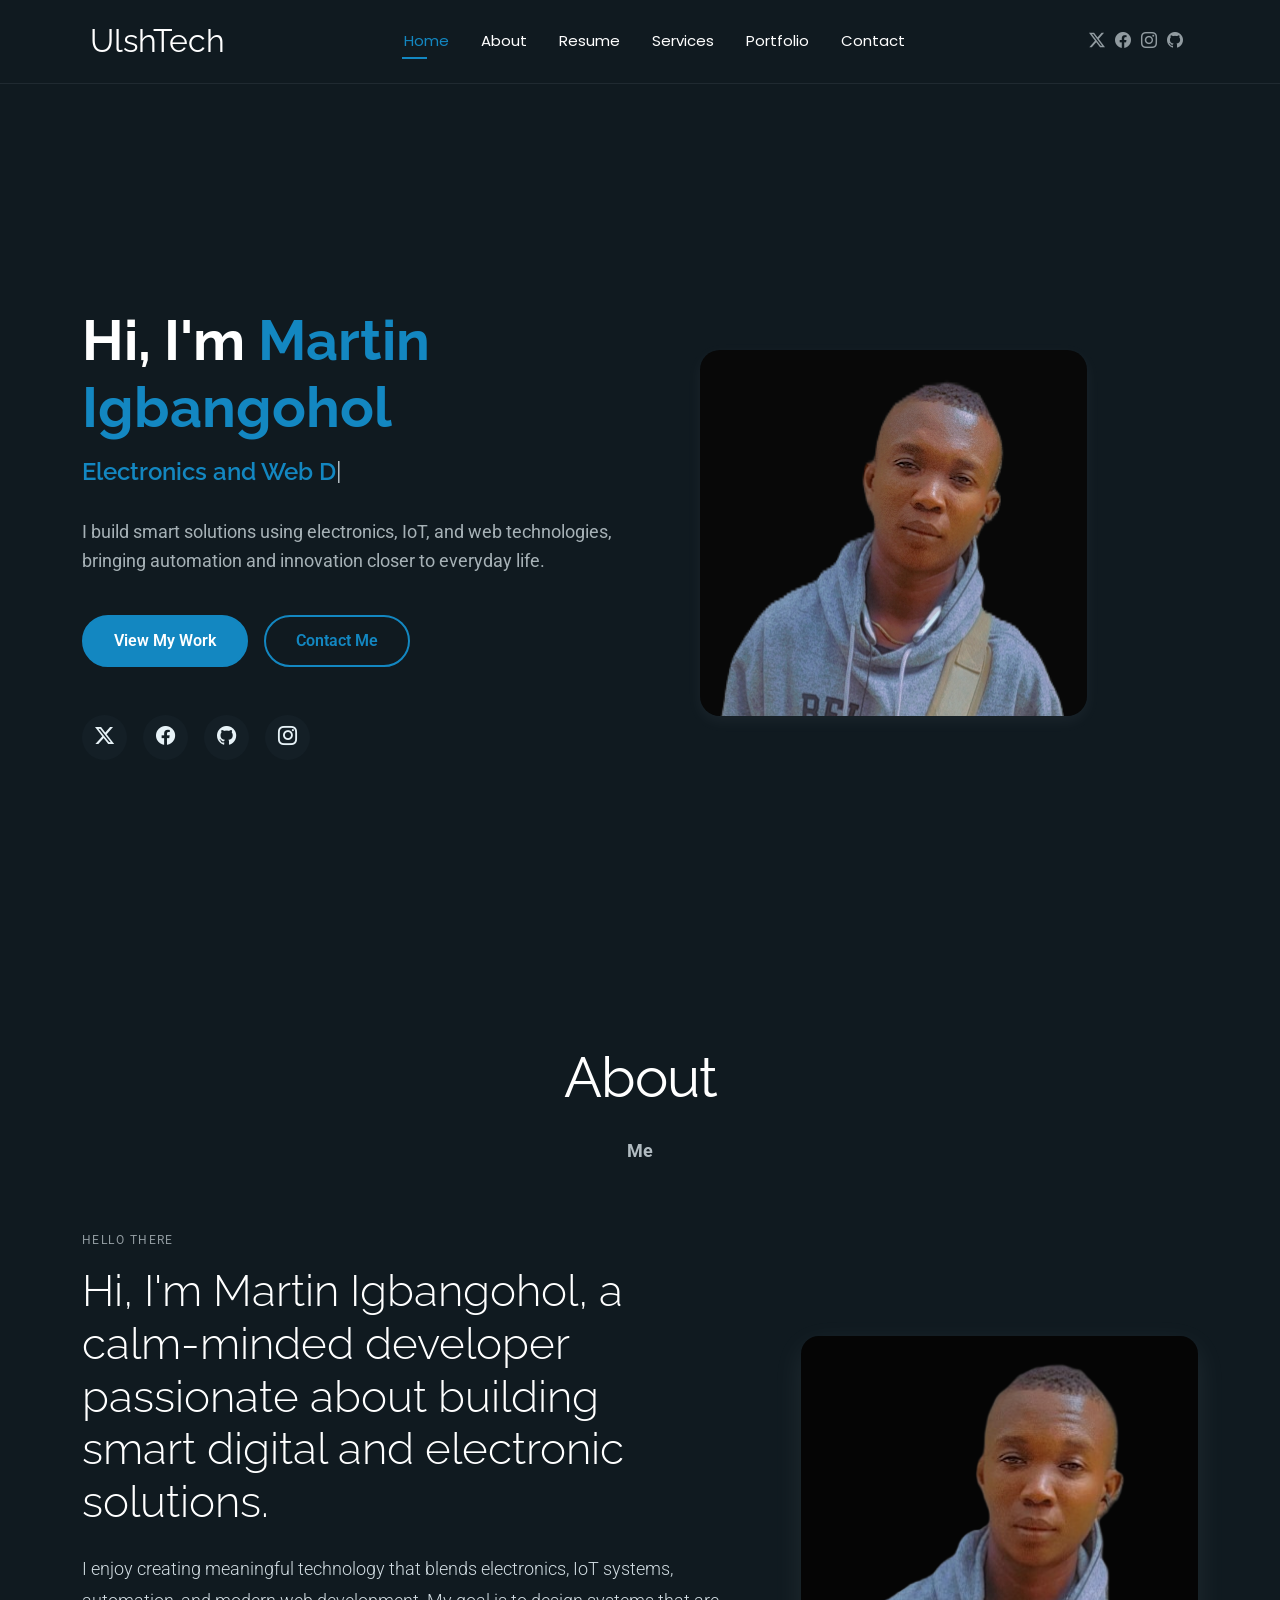
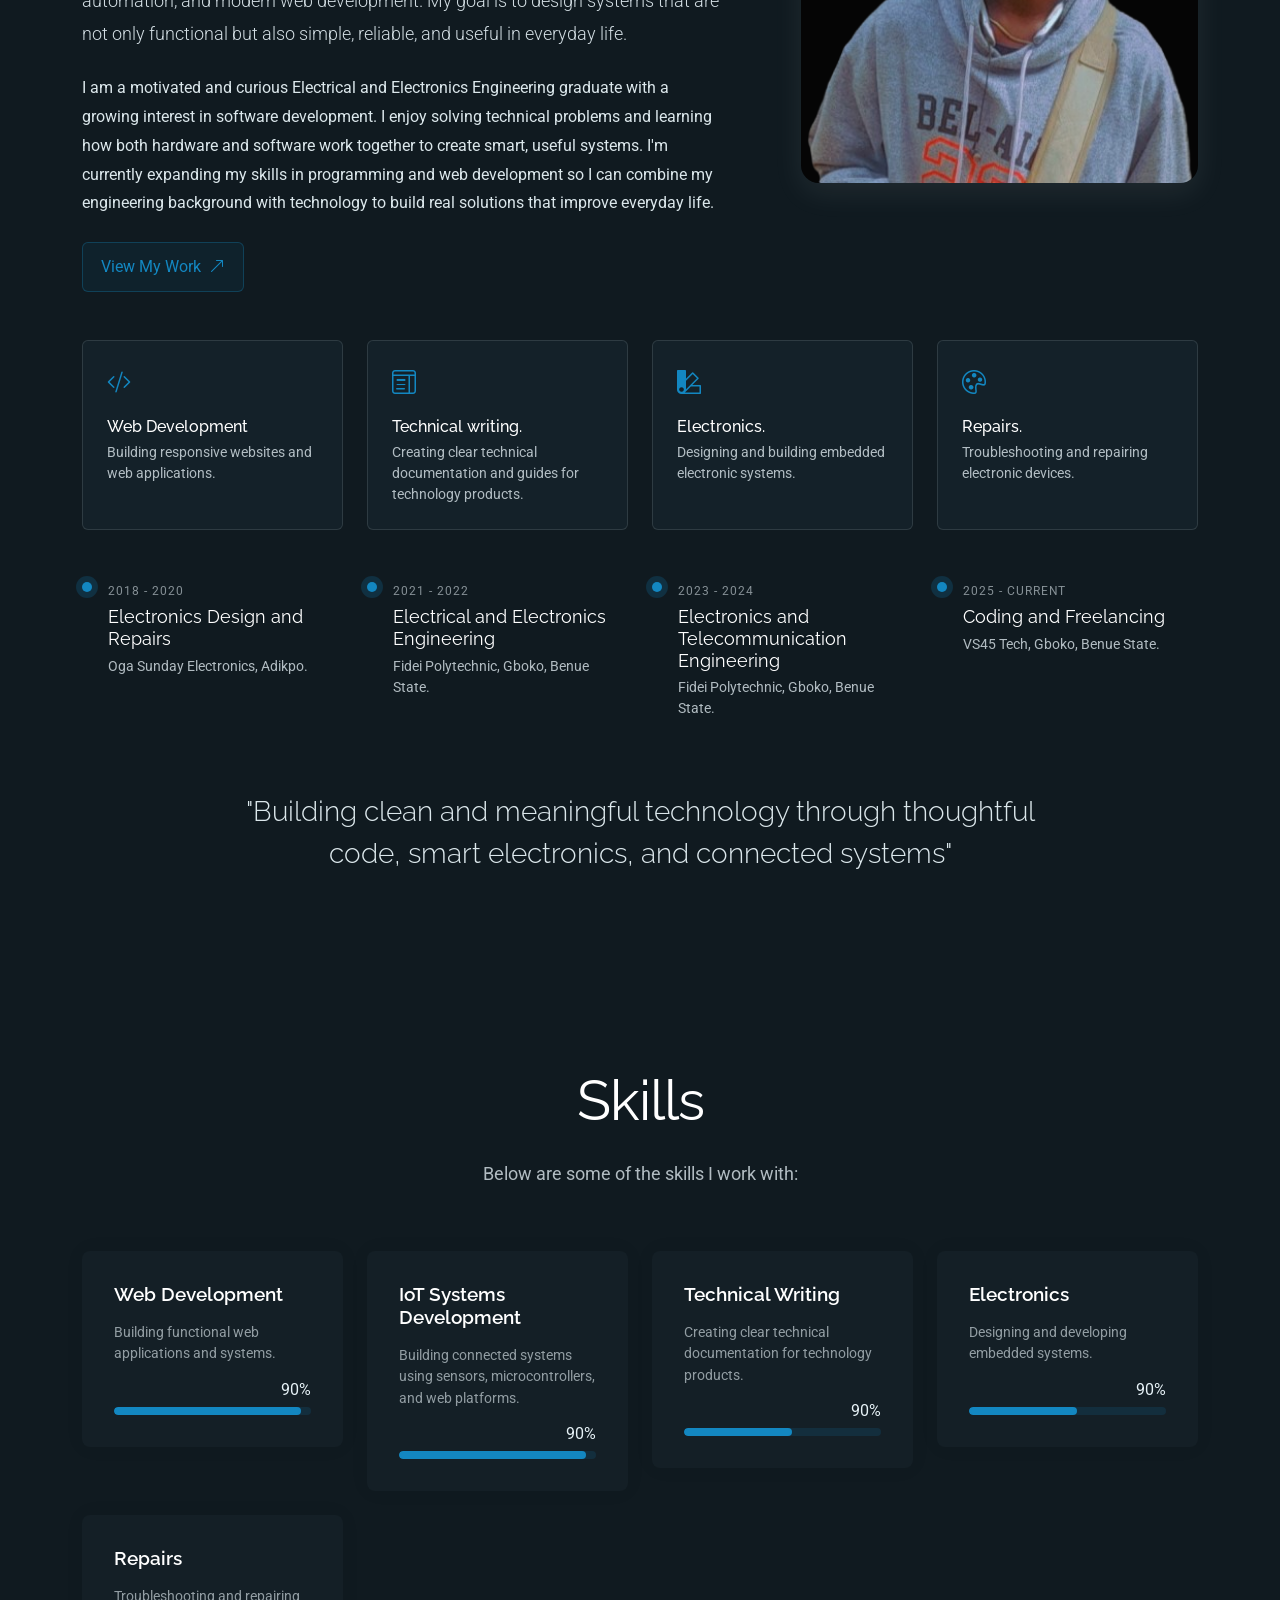
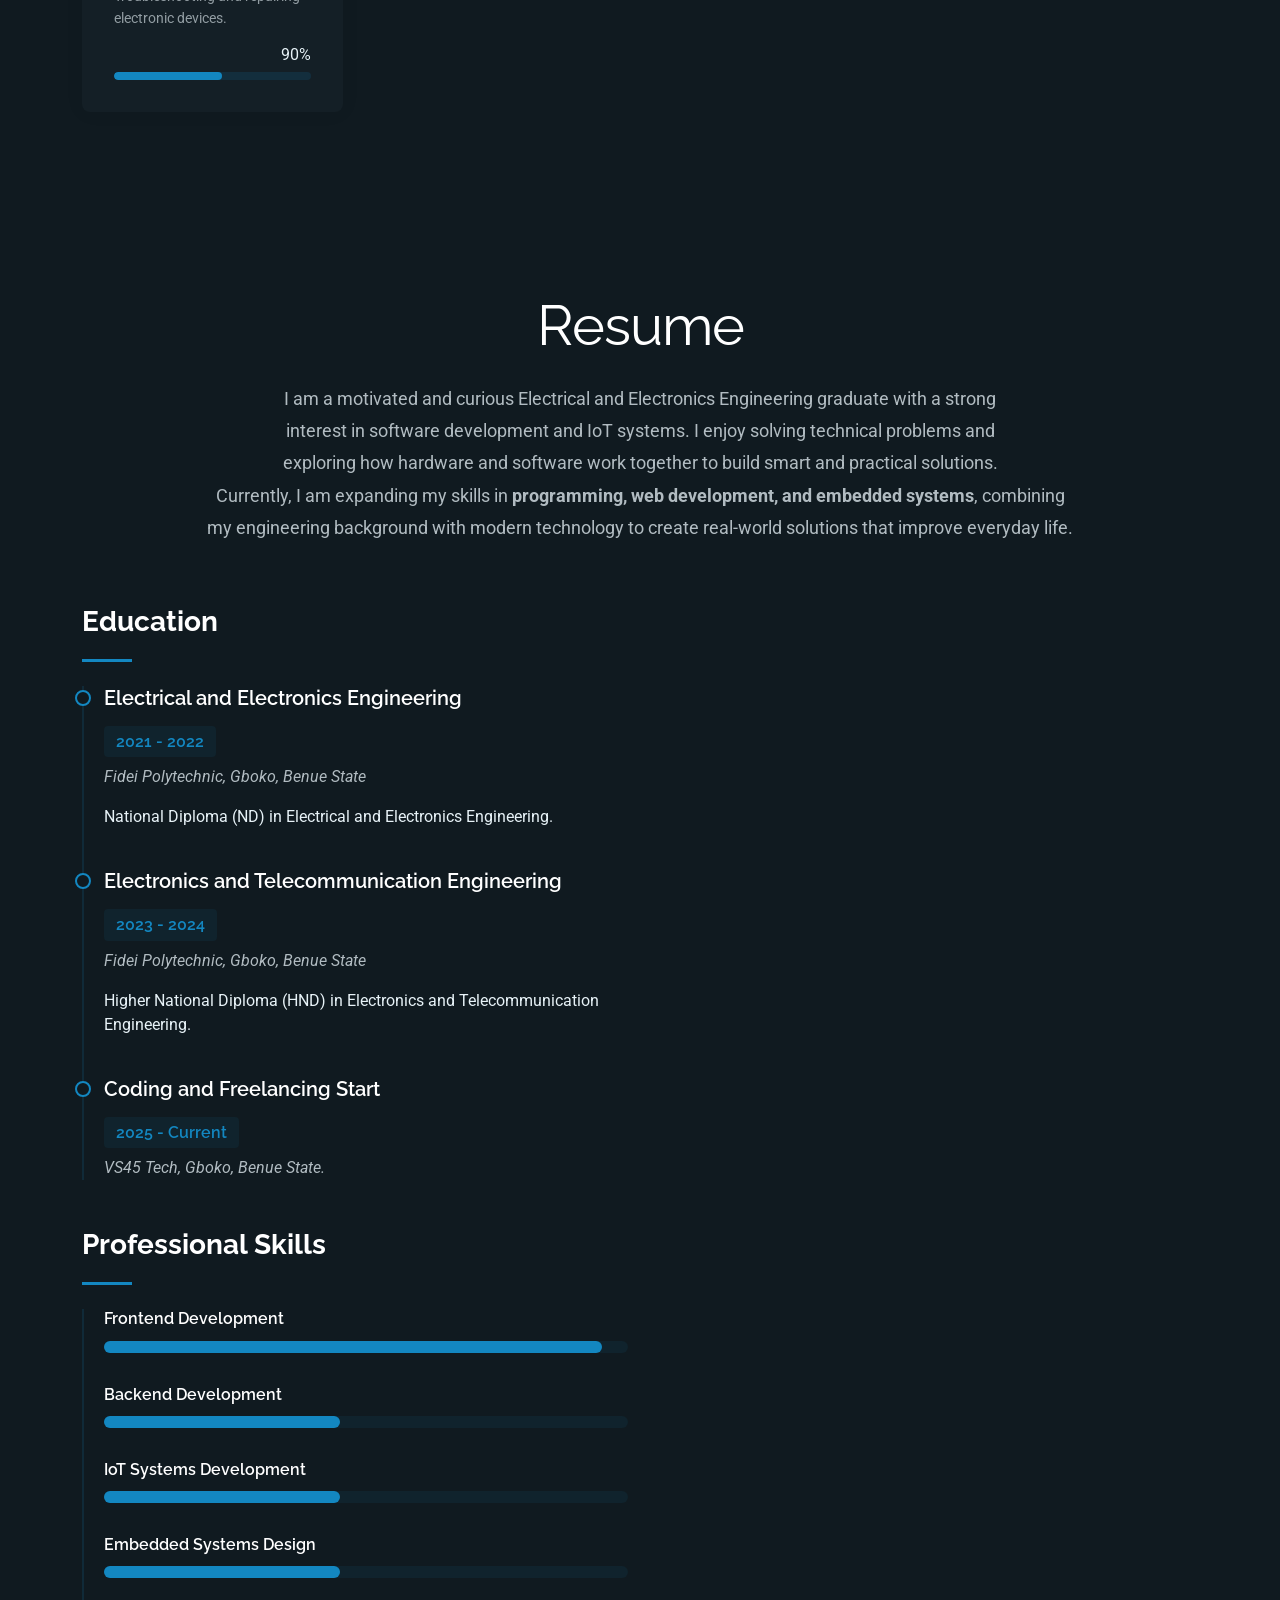
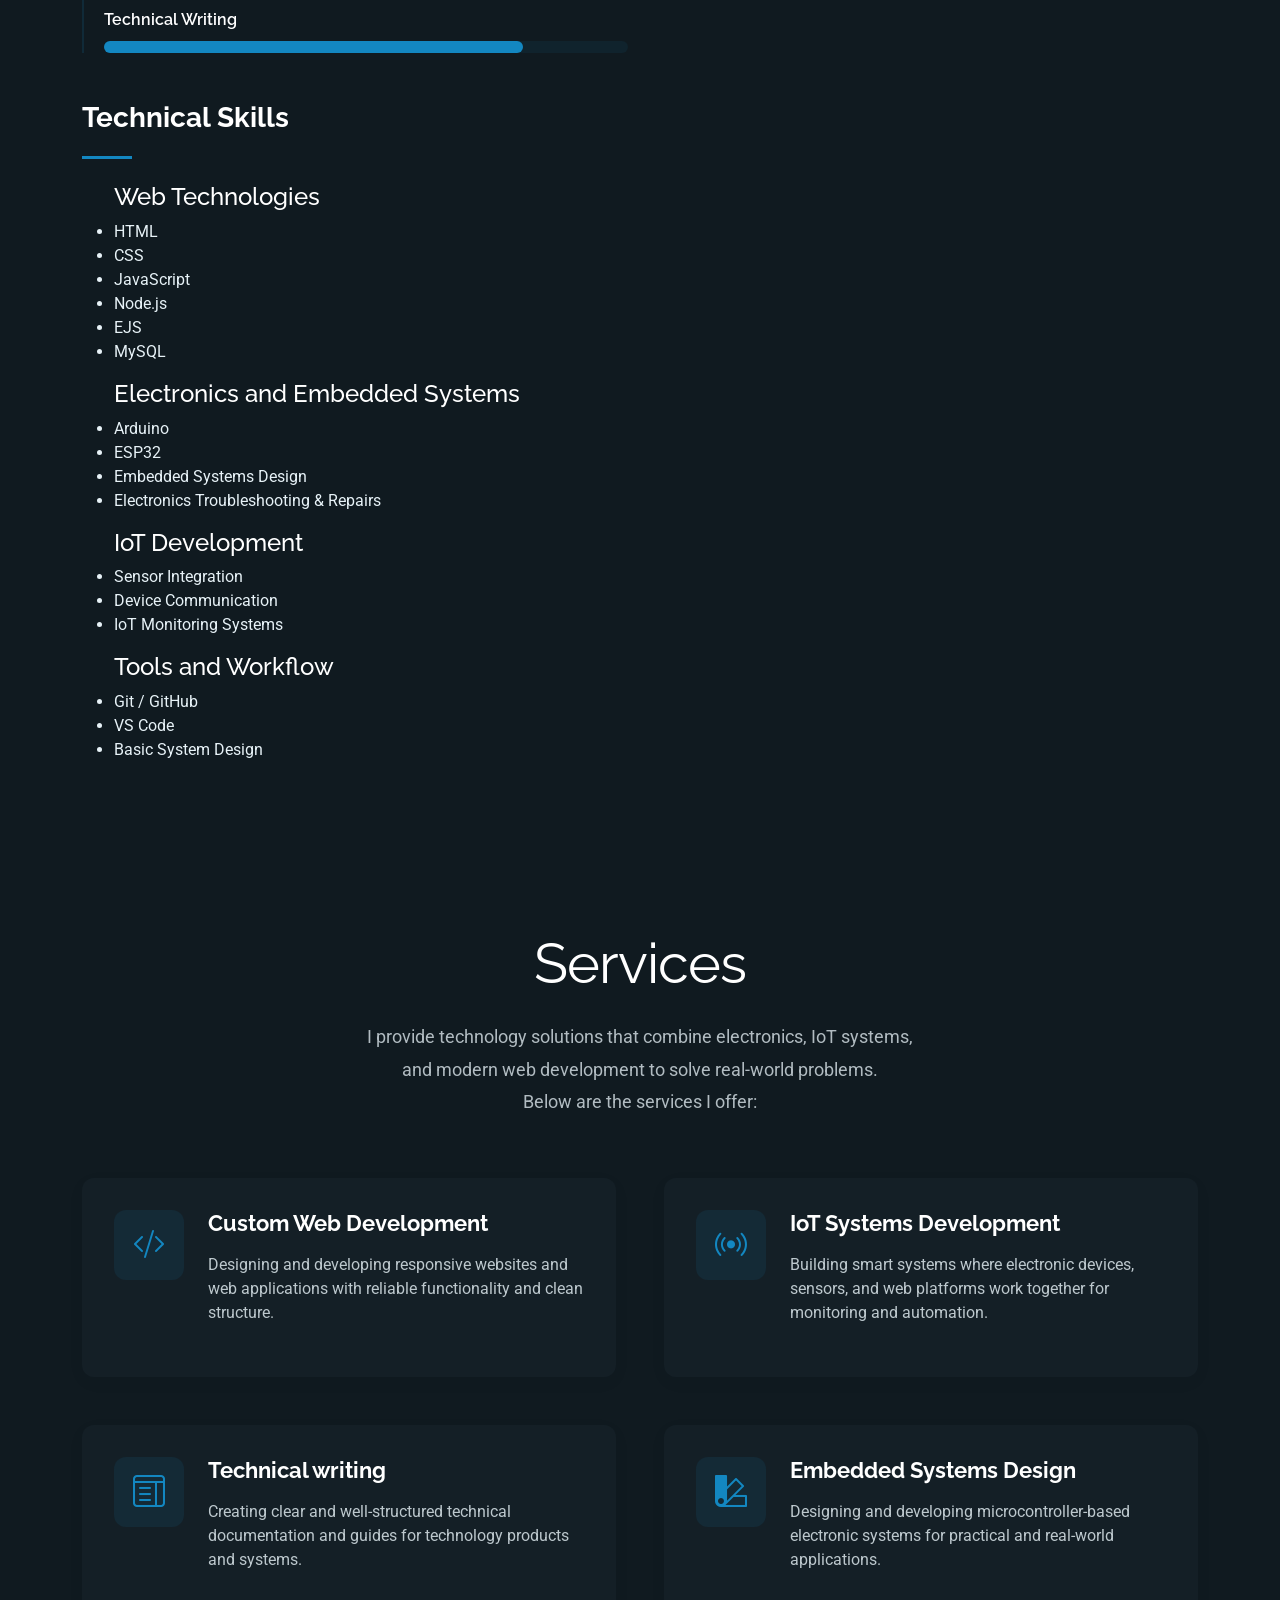
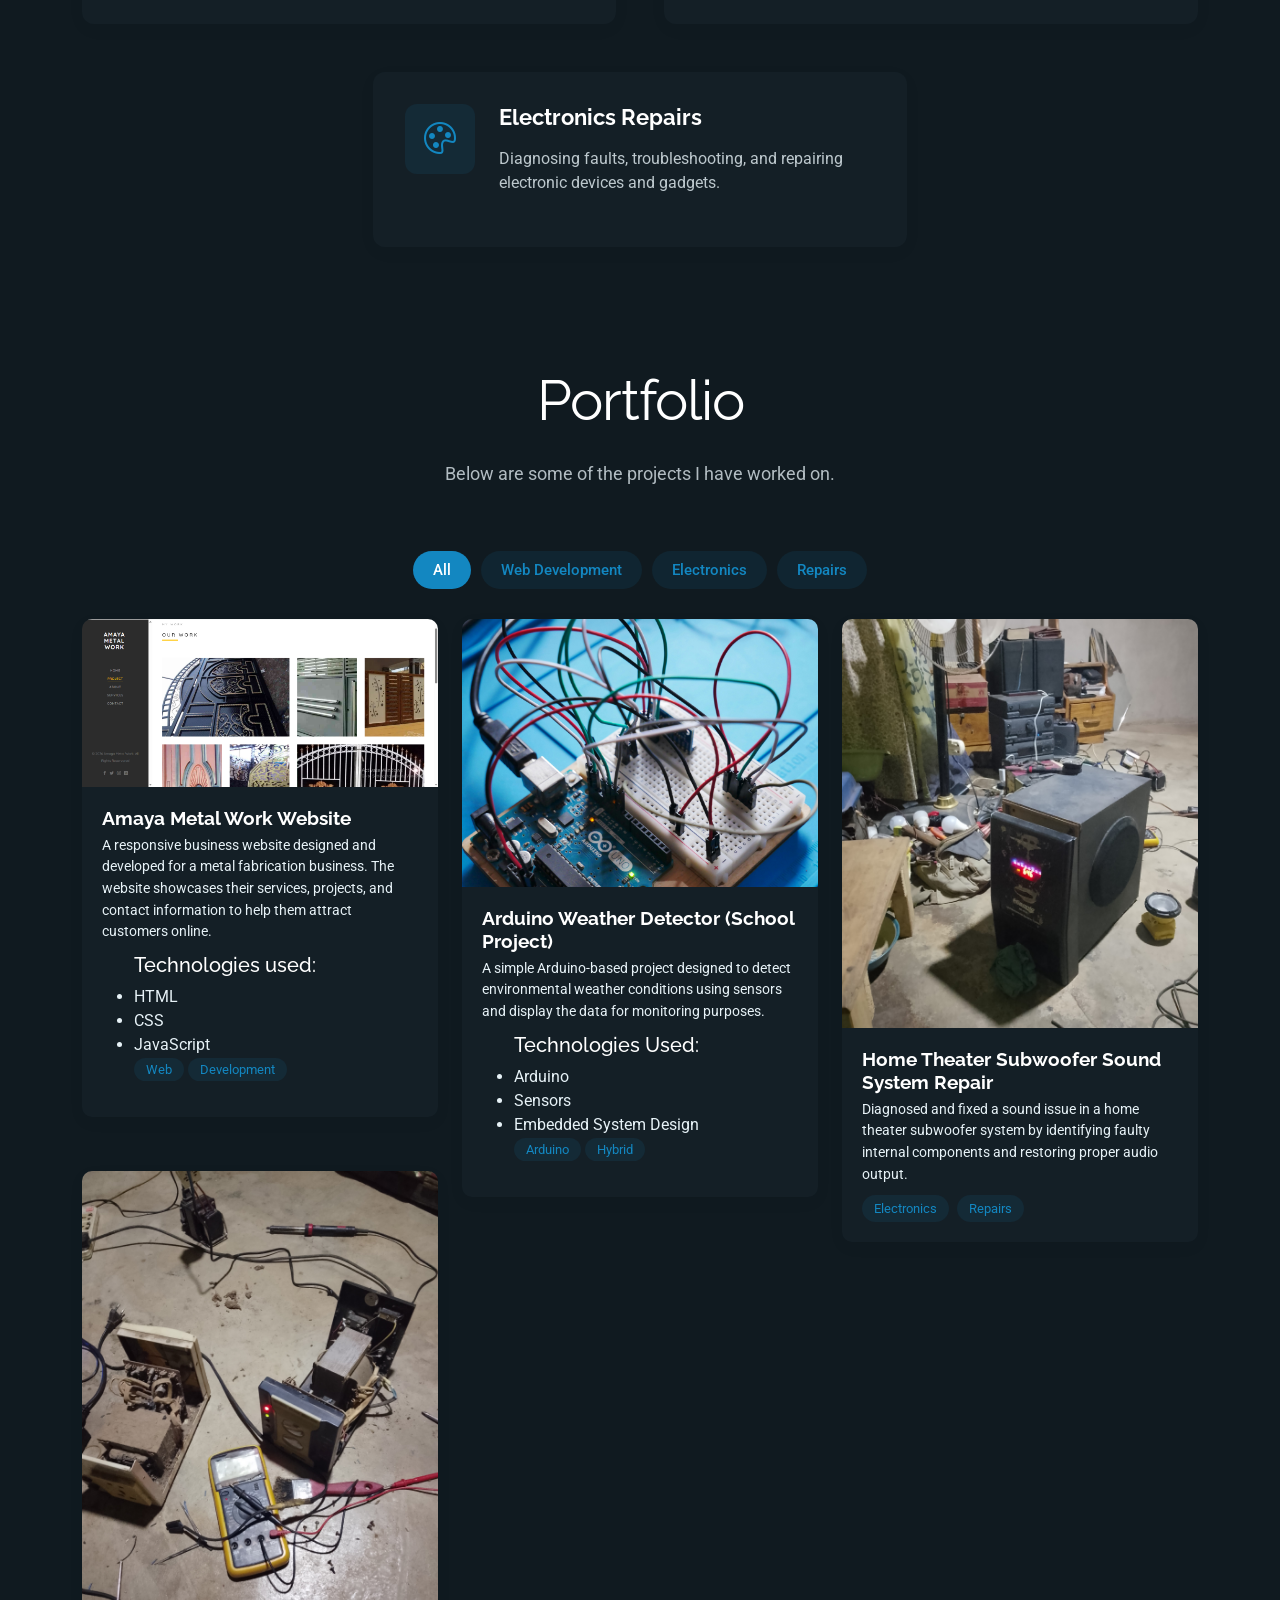
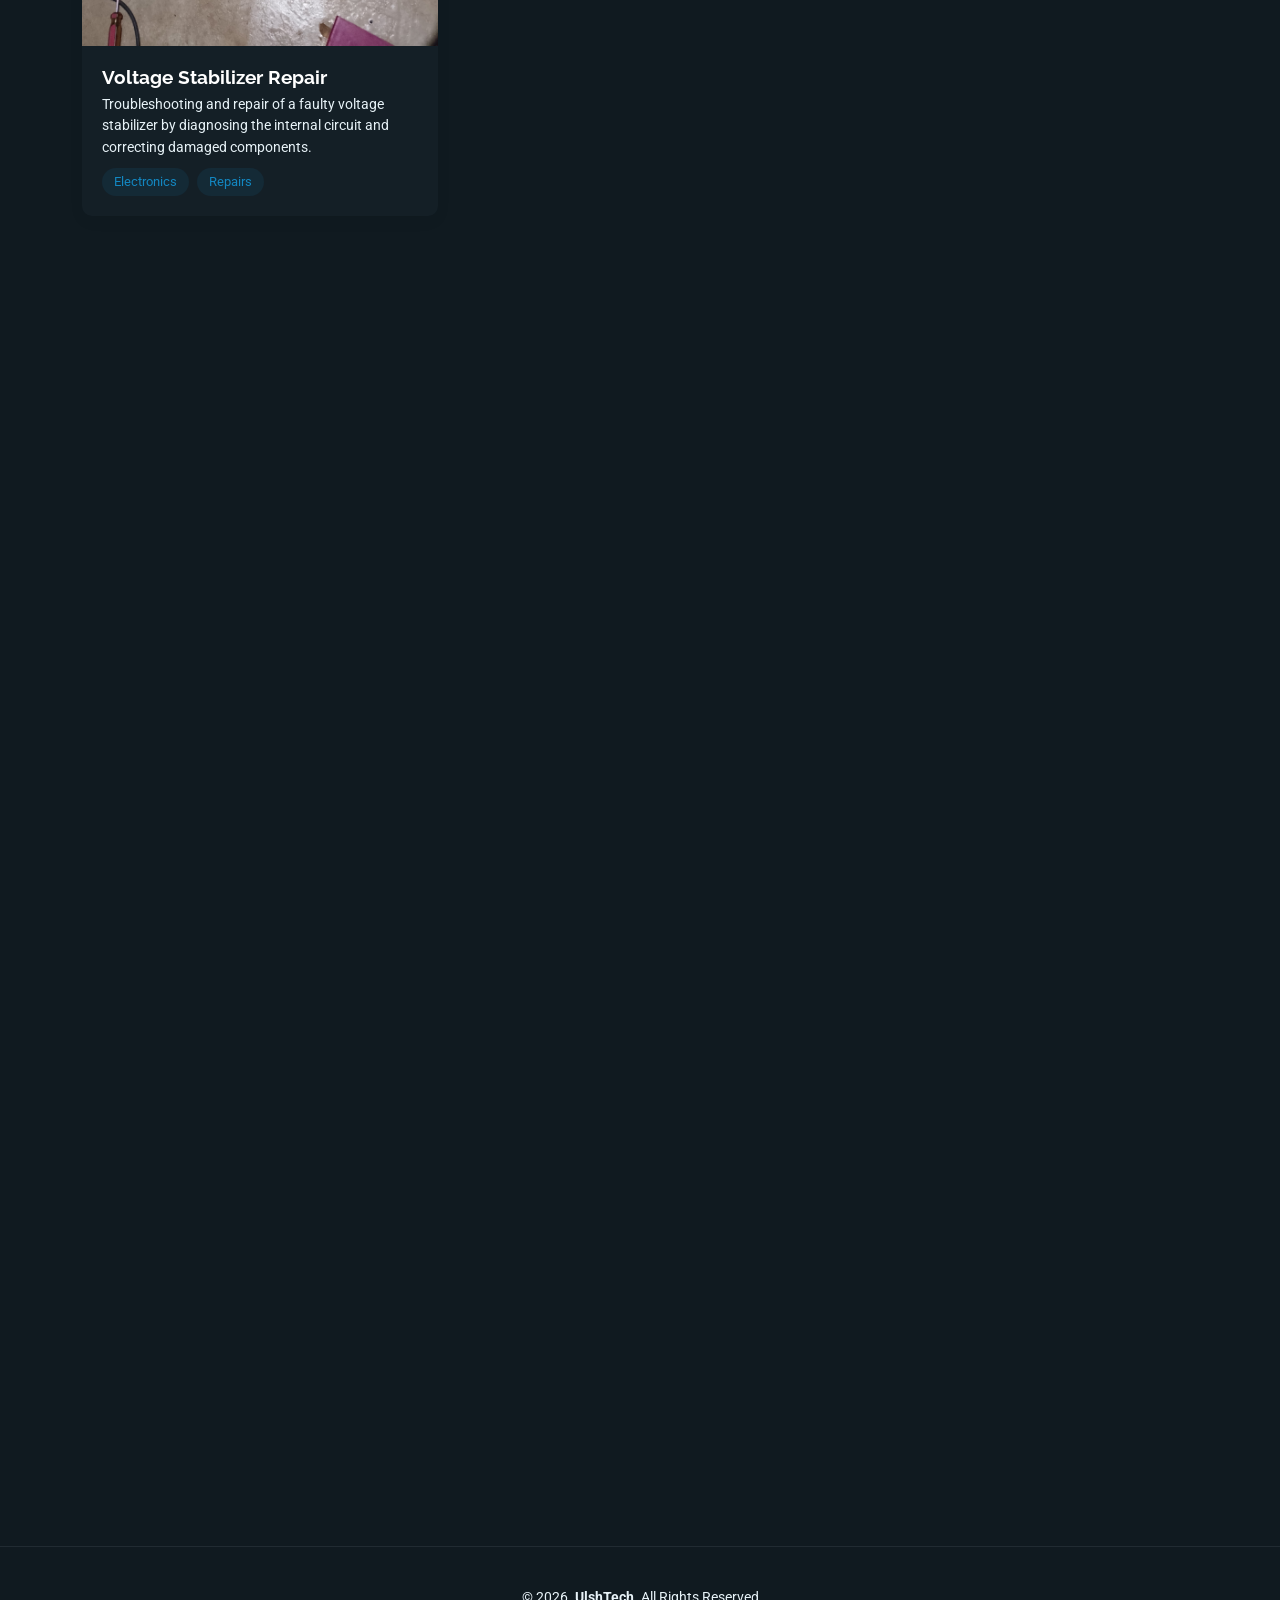
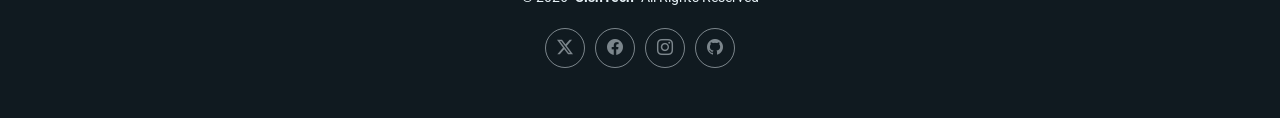
==== commit a3fefac3: "Update contact form with Formspree integration and auto-clear script" ====
--- a/index.html
+++ b/index.html
@@ -9,8 +9,8 @@
   <meta name="keywords" content="Technology, Automation, Tech, Electrical, Electronics, Engineering, Portfolio">
 
   <!-- Favicons -->
-  <link href="assets/img/uuu_2-rem1.png" rel="icon">
-  <link href="assets/img/uuu_2-rem1.png" rel="uuu_2-rem1">
+  <link href="assets/img/Site_Icon-removebg-preview.png" rel="icon">
+  <link href="assets/img/Site_Icon-removebg-preview.png" rel="Site_Icon-removebg-preview.png">
 
   <!-- Fonts -->
   <link href="https://fonts.googleapis.com" rel="preconnect">
@@ -54,7 +54,7 @@
         <a href="https://x.com/martinushahemba" class="twitter"><i class="bi bi-twitter-x"></i></a>
         <a href="https://web.facebook.com/?_rdc=1&_rdr#" class="facebook"><i class="bi bi-facebook"></i></a>
         <a href="https://www.instagram.com/martinushahemba/" class="instagram"><i class="bi bi-instagram"></i></a>
-        <a href="#" class="linkedin"><i class="bi bi-linkedin"></i></a>
+         <a href="https://github.com/settings/profile"><i class="bi bi-github"></i></a>
       </div>
 
     </div>
@@ -79,9 +79,9 @@
               </div>
               <div class="social-links" data-aos="fade-up" data-aos-delay="600">
                 <a href="https://x.com/martinushahemba"><i class="bi bi-twitter-x"></i></a>
-                <a href="https://web.facebook.com/?_rdc=1&_rdr#"><i class="bi bi-linkedin"></i></a>
+                <a href="https://web.facebook.com/?_rdc=1&_rdr#" class="facebook"><i class="bi bi-facebook"></i></a>
                 <a href="https://github.com/settings/profile"><i class="bi bi-github"></i></a>
-                <a href="#"><i class="bi bi-dribbble"></i></a>
+                <a href="https://www.instagram.com/martinushahemba/" class="instagram"><i class="bi bi-instagram"></i></a>
               </div>
             </div>
           </div>
@@ -1049,7 +1049,7 @@
               <p>Feel free to send me a message and I will get back to you as soon as possible.</p>
               <p>I am available for web development, IoT systems, electronics projects, and technical collaborations.</p>
 
-              <form action="https://formspree.io/f/xgonzago" method="post" class="php-email-form" data-aos="fade-up" data-aos-delay="200">
+              <form id="contactForm" action="https://formspree.io/f/xgonzago" method="post" class="php-email-form" data-aos="fade-up" data-aos-delay="200">
                 <div class="row gy-4">
 
                   <div class="col-md-6">
@@ -1071,7 +1071,7 @@
                   <div class="col-12 text-center">
                     <div class="loading">Loading</div>
                     <div class="error-message"></div>
-                    <div class="sent-message">Your message has been sent. Thank you!</div>
+                    <div id="successMessage" class="sent-message">Your message has been sent. Thank you!</div>
 
                     <button type="submit" class="btn">Send Message</button>
                   </div>
@@ -1109,7 +1109,7 @@
         <a href="https://x.com/martinushahemba"><i class="bi bi-twitter-x"></i></a>
         <a href="https://web.facebook.com/?_rdc=1&_rdr#"><i class="bi bi-facebook"></i></a>
         <a href="https://www.instagram.com/martinushahemba/"><i class="bi bi-instagram"></i></a>
-        <a href=""><i class="bi bi-linkedin"></i></a>
+       <a href="https://github.com/settings/profile"><i class="bi bi-github"></i></a>
       </div>
       <div class="credits">
         <!-- All the links in the footer should remain intact. -->
@@ -1130,7 +1130,6 @@
 
   <!-- Vendor JS Files -->
   <script src="assets/vendor/bootstrap/js/bootstrap.bundle.min.js"></script>
-  <script src="assets/vendor/php-email-form/validate.js"></script>
   <script src="assets/vendor/aos/aos.js"></script>
   <script src="assets/vendor/typed.js/typed.umd.js"></script>
   <script src="assets/vendor/waypoints/noframework.waypoints.js"></script>
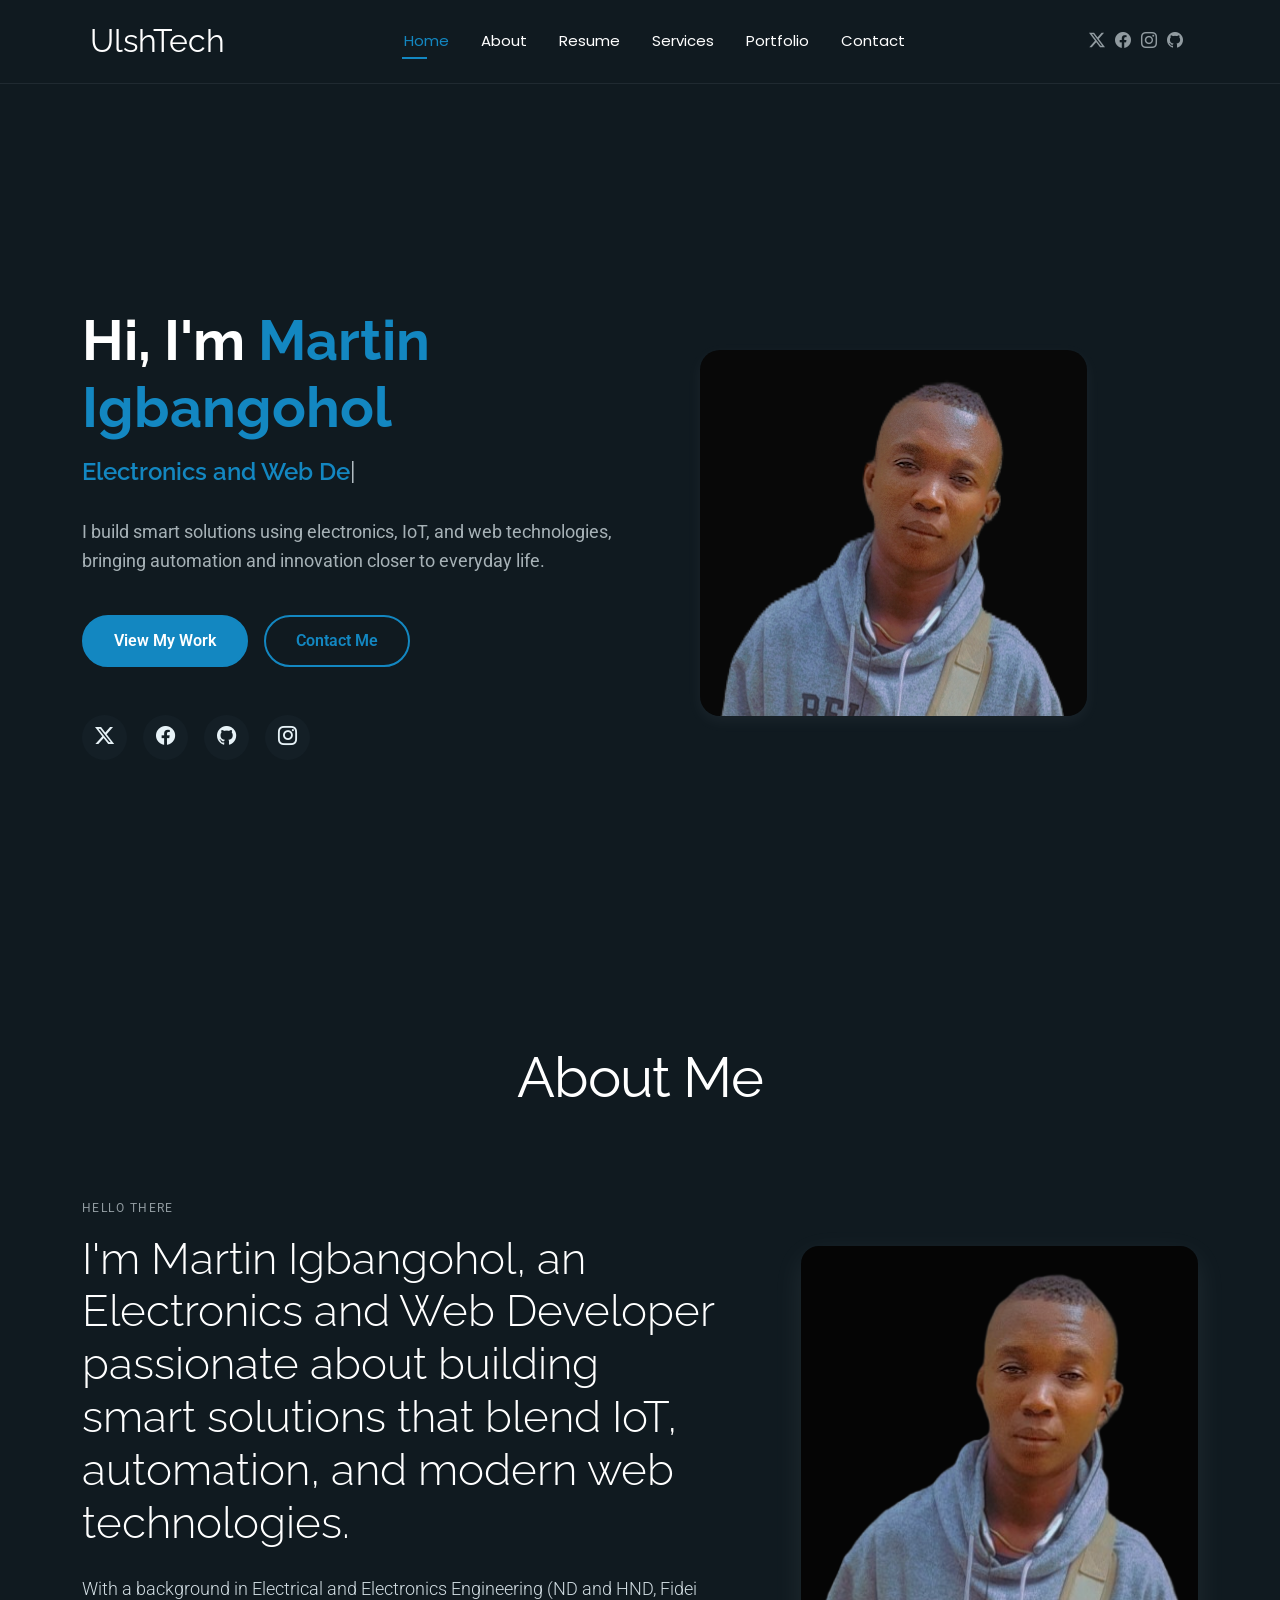
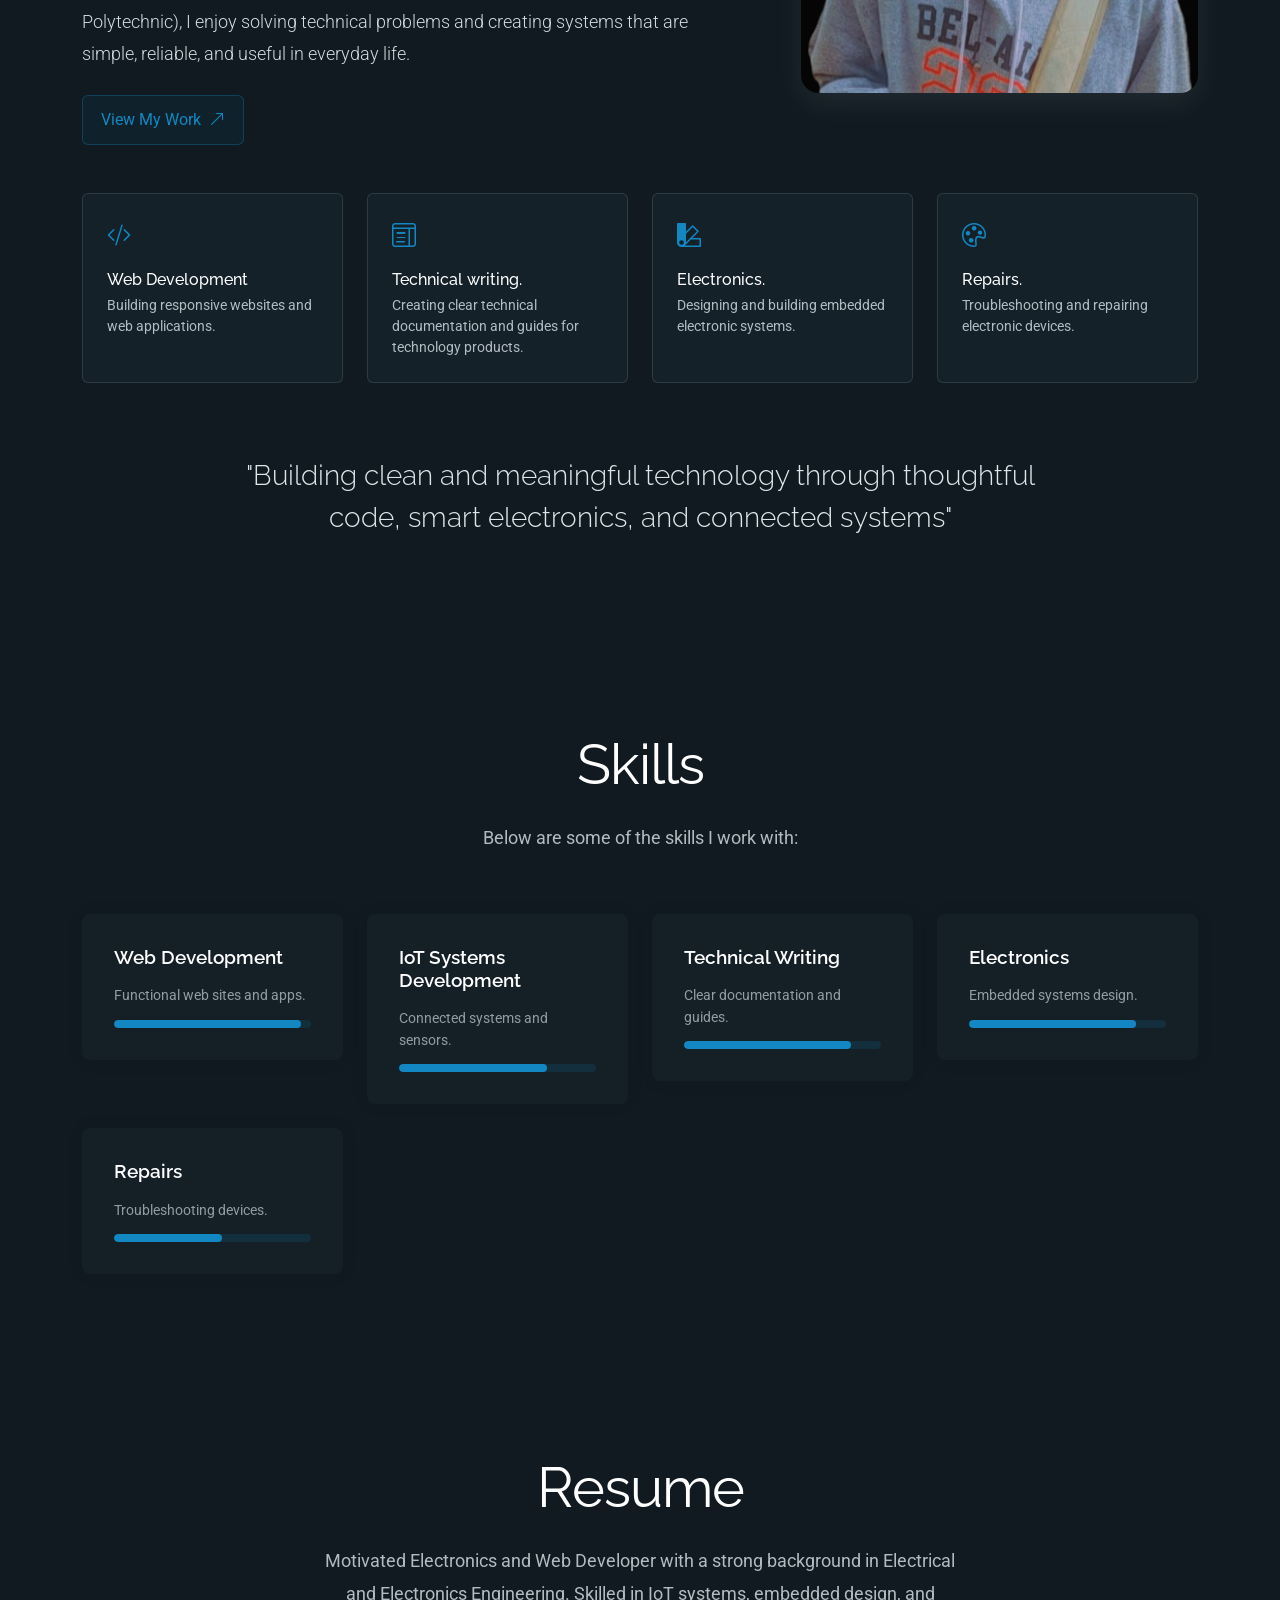
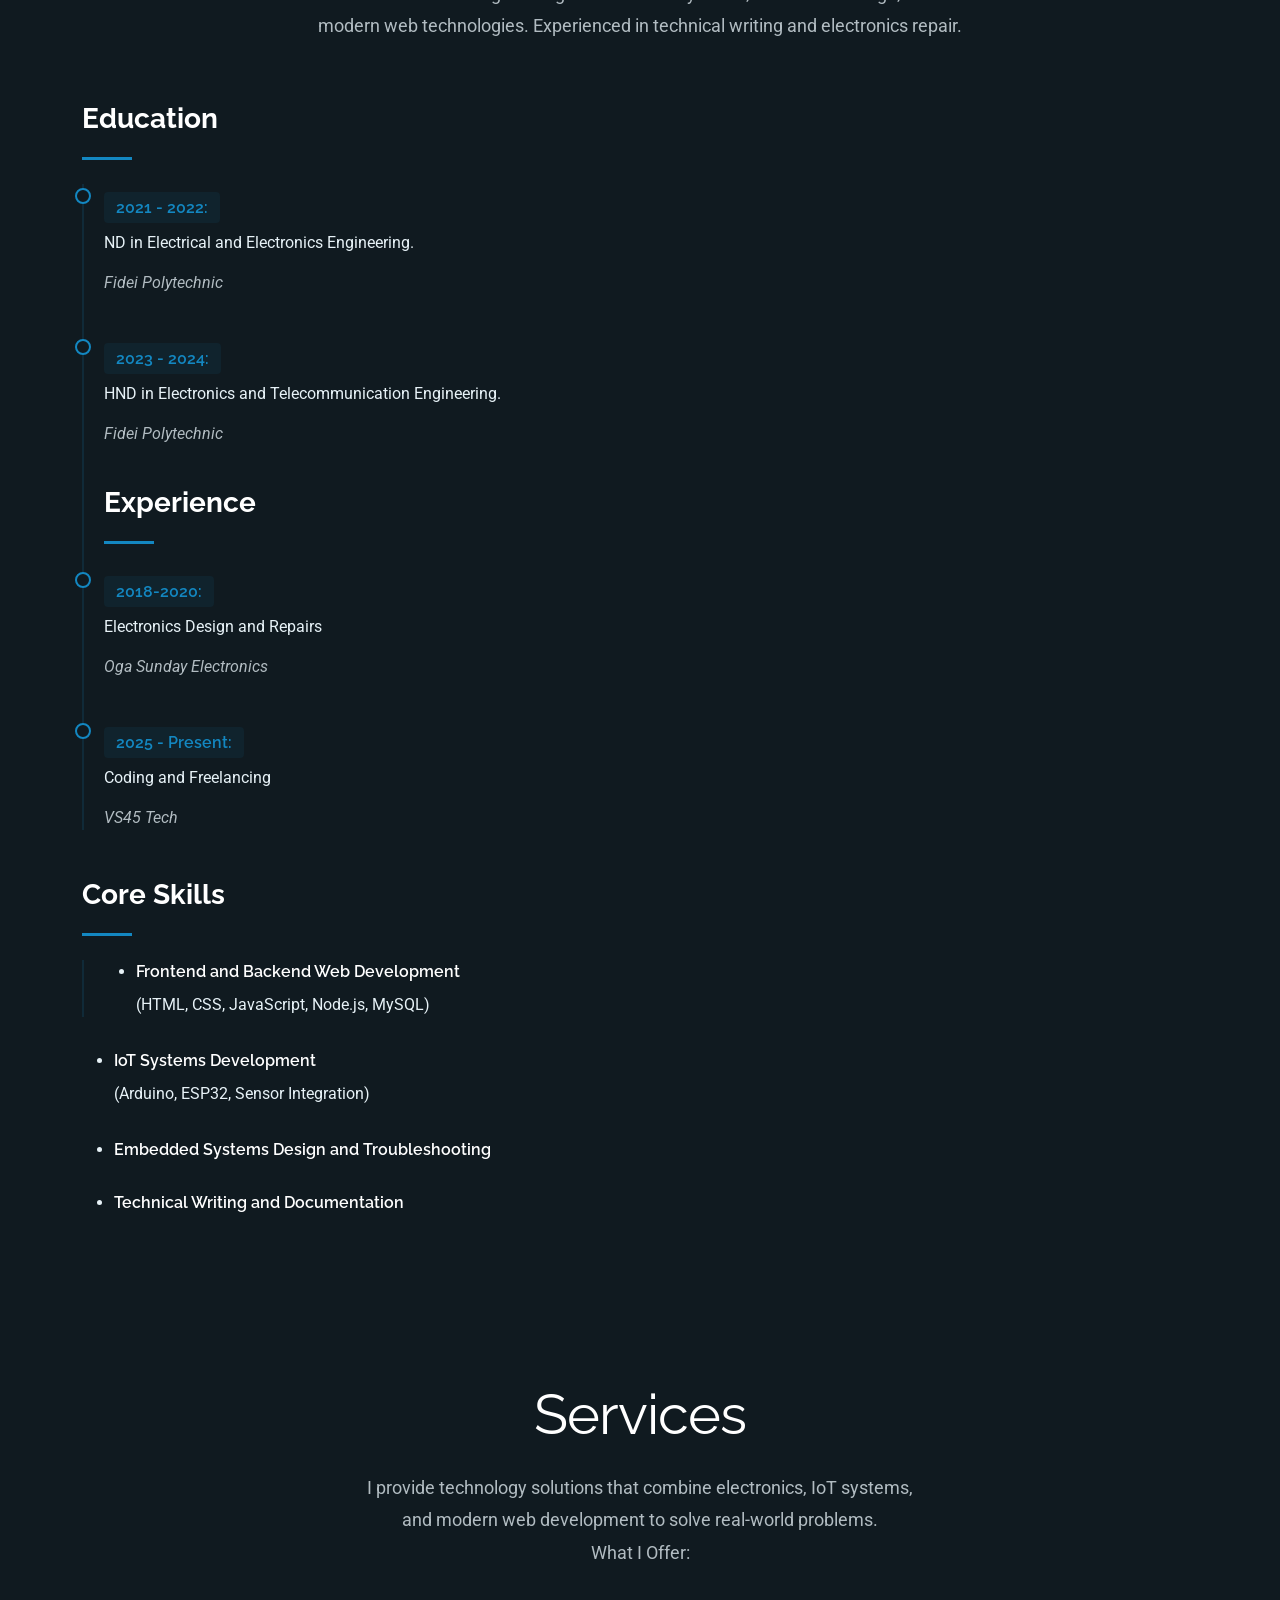
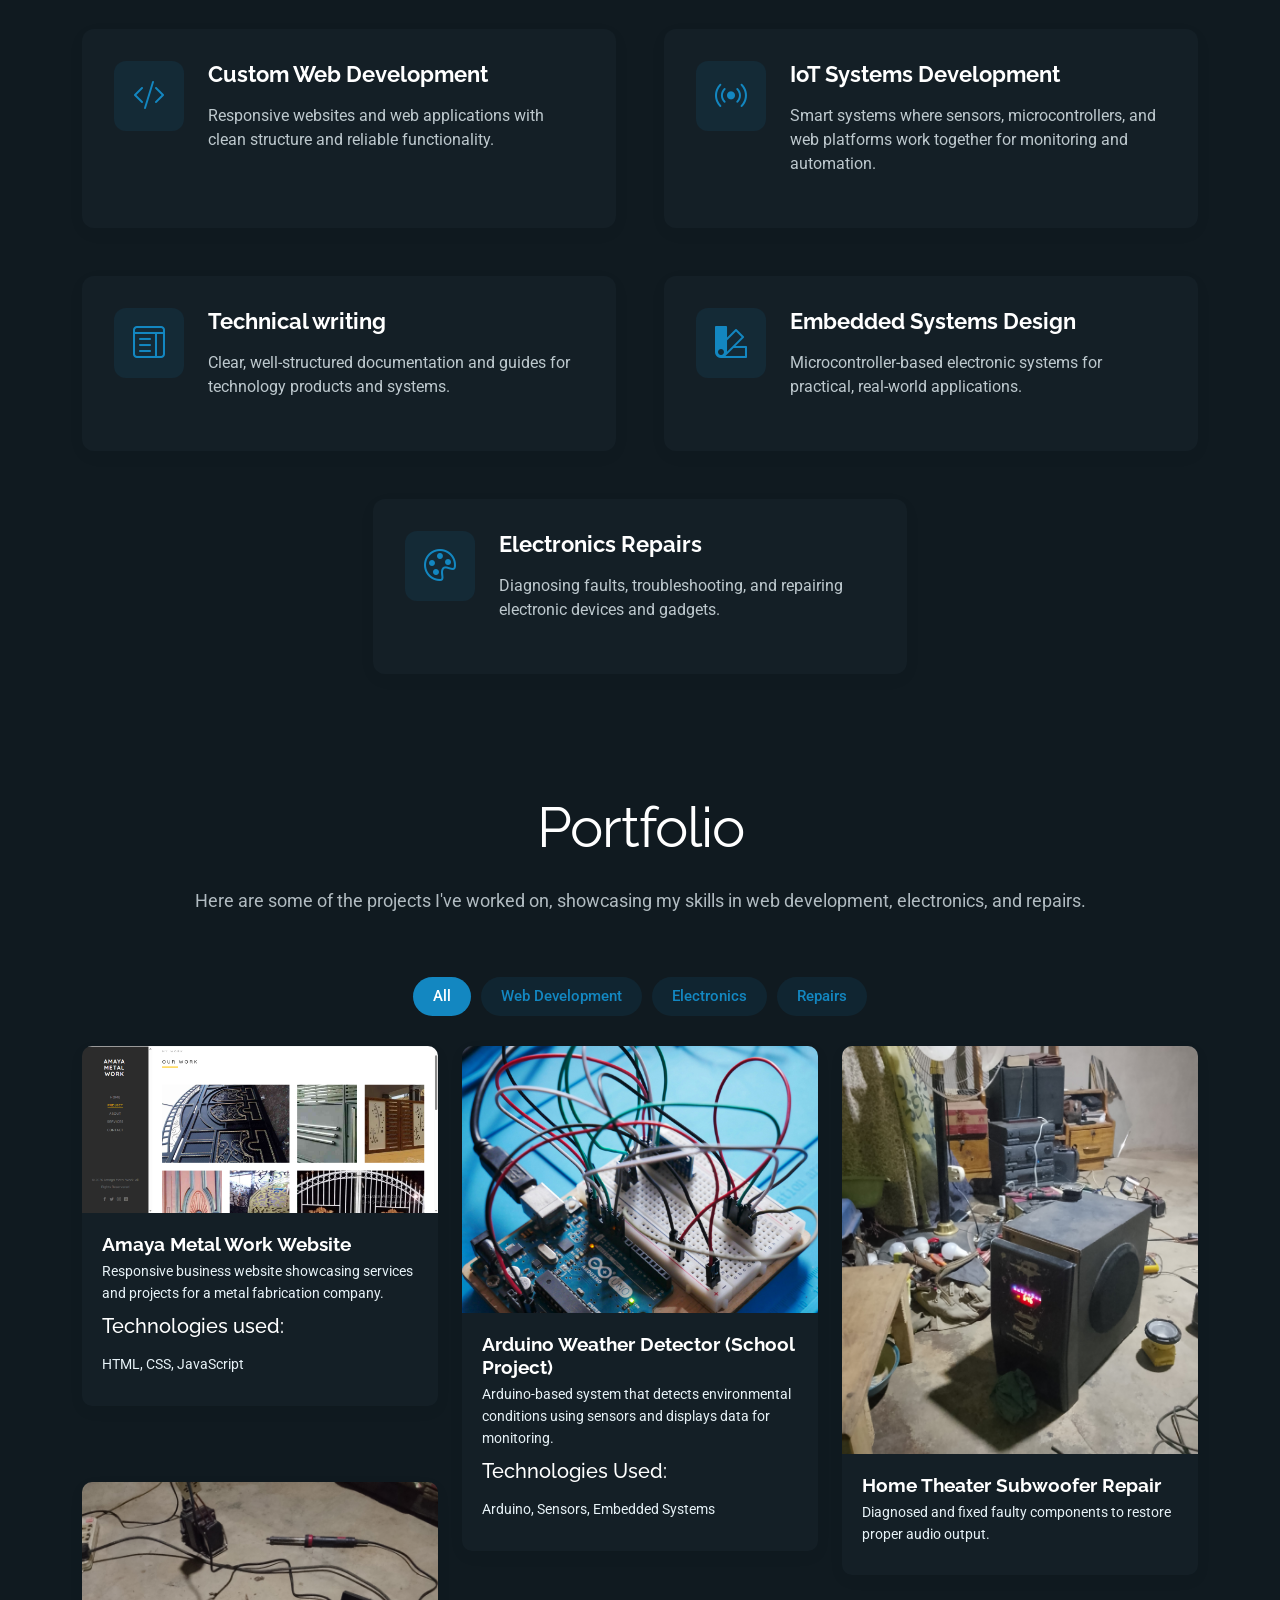
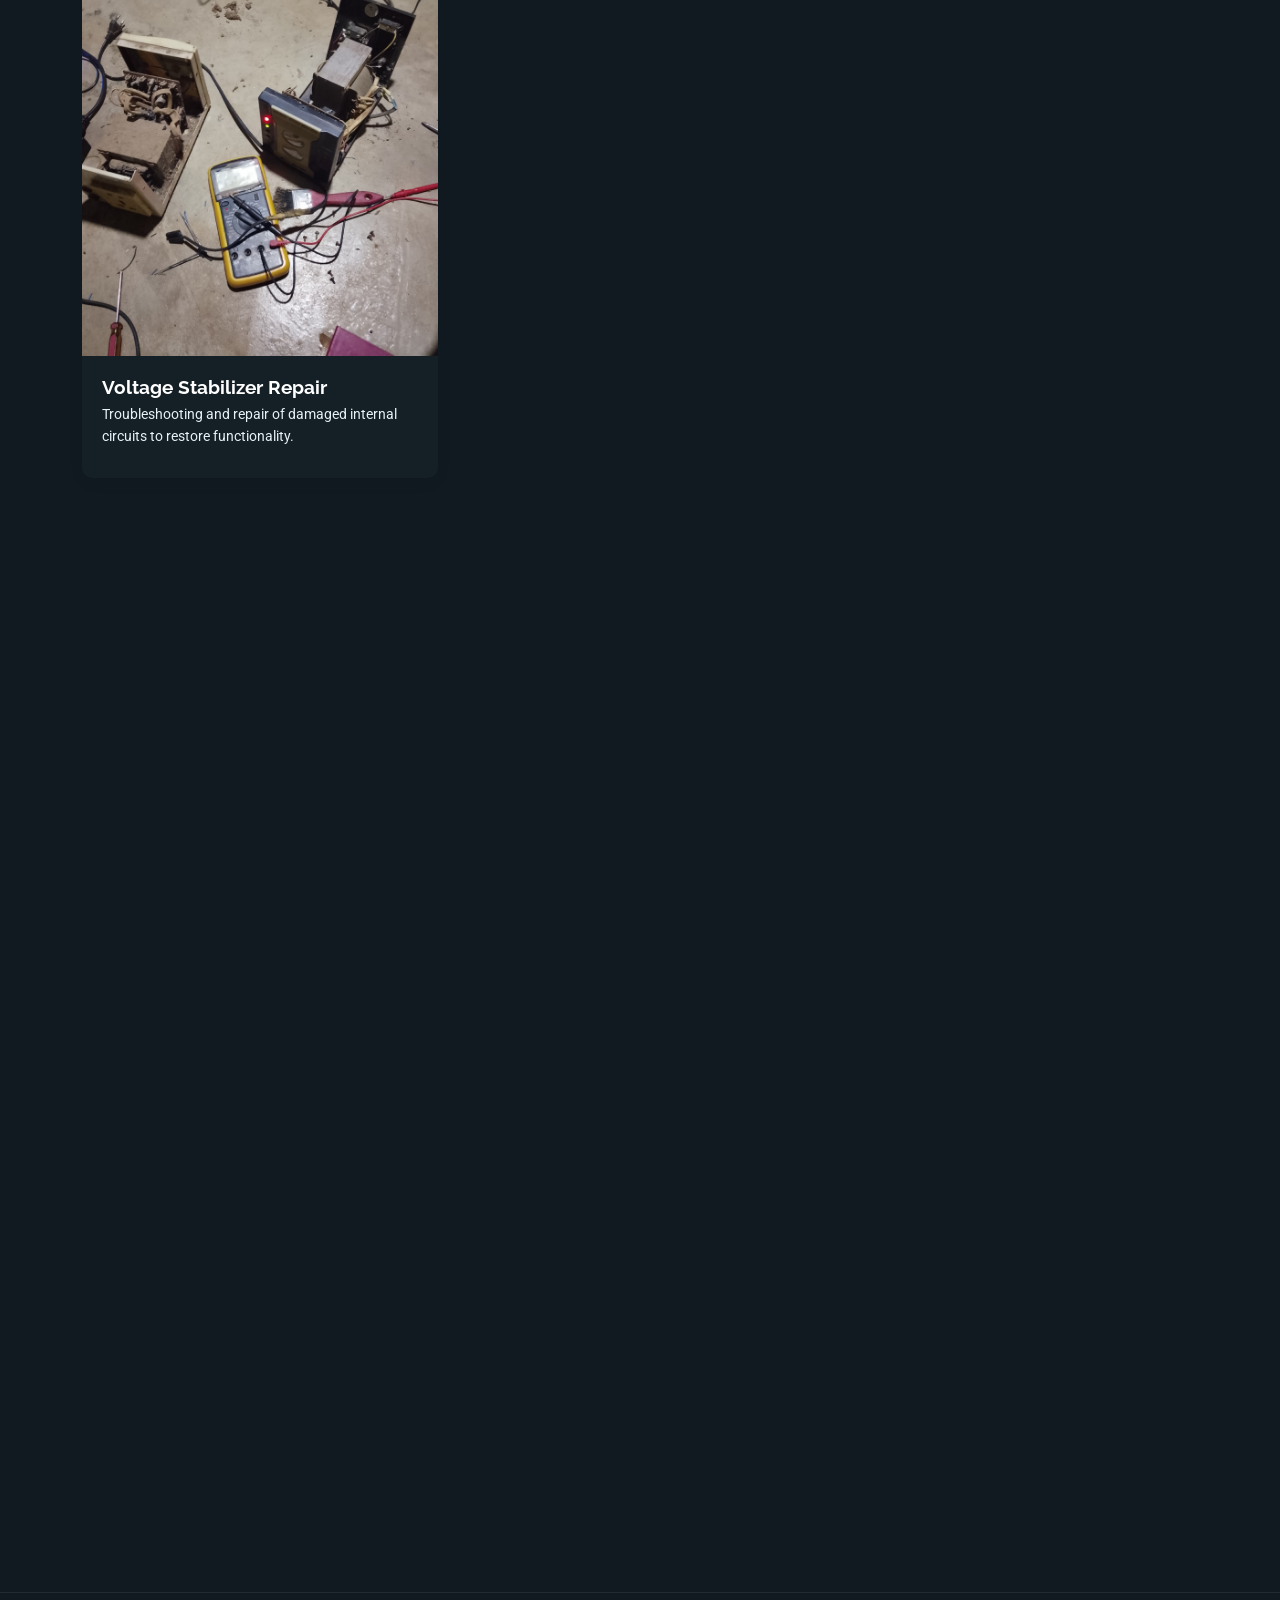
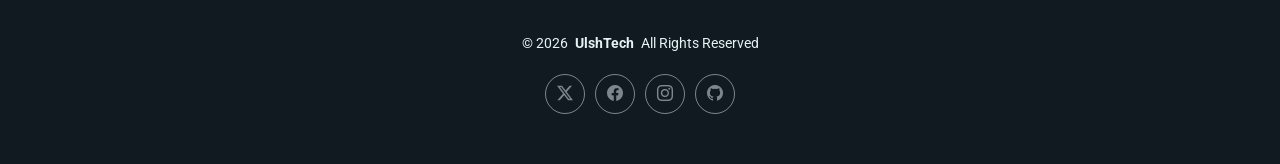
==== commit 4afc70f8: "Added Google Analytics script to all pages" ====
--- a/index.html
+++ b/index.html
@@ -7,6 +7,15 @@
   <title>Home Page</title>
   <meta name="description" content="Bringing automation to your door steps.">
   <meta name="keywords" content="Technology, Automation, Tech, Electrical, Electronics, Engineering, Portfolio">
+  <!-- Google tag (gtag.js) -->
+<script async src="https://www.googletagmanager.com/gtag/js?id=G-L2F8859438"></script>
+<script>
+  window.dataLayer = window.dataLayer || [];
+  function gtag(){dataLayer.push(arguments);}
+  gtag('js', new Date());
+
+  gtag('config', 'G-L2F8859438');
+</script>
 
   <!-- Favicons -->
   <link href="assets/img/Site_Icon-removebg-preview.png" rel="icon">
@@ -105,8 +114,7 @@
 
       <!-- Section Title -->
       <div class="container section-title" data-aos="fade-up">
-        <h2>About</h2>
-        <p> <b>Me</b></p>
+        <h2>About Me</h2>
       </div><!-- End Section Title -->
 
       <div class="container" data-aos="fade-up" data-aos-delay="100">
@@ -116,14 +124,11 @@
           <div class="col-lg-7" data-aos="fade-right" data-aos-delay="150">
             <div class="intro-content">
               <span class="eyebrow">Hello there</span>
-              <h2 class="headline">Hi, I'm Martin Igbangohol, a calm-minded developer passionate about building smart digital and electronic solutions.</h2>
+              <h2 class="headline">I'm Martin Igbangohol, an Electronics and Web Developer passionate about building smart solutions that blend IoT, automation, and modern web technologies.</h2>
               <p class="lead">
-                I enjoy creating meaningful technology that blends electronics, IoT systems, automation, and modern web development. My goal is to design systems that are not only functional but also simple, reliable, and useful in everyday life.
+                With a background in Electrical and Electronics Engineering (ND and HND, Fidei Polytechnic), I enjoy solving technical problems and creating systems that are simple, reliable, and useful in everyday life.
               </p>
-              <p>
-              I am a motivated and curious Electrical and Electronics Engineering graduate with a growing interest in software development. I enjoy solving technical problems and learning how both hardware and software work together to create smart, useful systems. I'm currently expanding my skills in programming and web development so I can combine my engineering background with technology to build real solutions that improve everyday life.
-              </p>
-
+          
               <div class="cta-group">
                 <a href="portfolio" class="btn-ghost">
                   View My Work <i class="bi bi-arrow-up-right"></i>
@@ -179,44 +184,7 @@
         </div>
         <!-- End Skills Grid ---- bi bi-layout-text-window     bi bi-phone -->
 
-        <!-- Journey Timeline -->
-        <div class="mb-5">
-          <div class="row g-4">
-            <div class="col-md-6 col-lg-3" data-aos="fade-up" data-aos-delay="120">
-              <article class="timeline-item">
-                <span class="dot"></span>
-                <time>2018 - 2020</time>
-                <h4>Electronics Design and Repairs</h4>
-                <p>Oga Sunday Electronics, Adikpo.</p>
-              </article>
-            </div>
-            <div class="col-md-6 col-lg-3" data-aos="fade-up" data-aos-delay="180">
-              <article class="timeline-item">
-                <span class="dot"></span>
-                <time>2021 - 2022</time>
-                <h4>Electrical and Electronics Engineering</h4>
-                <p>Fidei Polytechnic, Gboko, Benue State.</p>
-              </article>
-            </div>
-            <div class="col-md-6 col-lg-3" data-aos="fade-up" data-aos-delay="240">
-              <article class="timeline-item">
-                <span class="dot"></span>
-                <time>2023 - 2024</time>
-                <h4>Electronics and Telecommunication Engineering</h4>
-                <p>Fidei Polytechnic, Gboko, Benue State.</p>
-              </article>
-            </div>
-            <div class="col-md-6 col-lg-3" data-aos="fade-up" data-aos-delay="300">
-              <article class="timeline-item">
-                <span class="dot"></span>
-                <time>2025 - Current</time>
-                <h4>Coding and Freelancing</h4>
-                <p>VS45 Tech, Gboko, Benue State.</p>
-              </article>
-            </div>
-          </div>
-        </div>
-        <!-- End Journey Timeline -->
+      
 
         <!-- Quote -->
         <blockquote class="personal-quote text-center mb-5" data-aos="fade-down" data-aos-delay="200">
@@ -272,8 +240,8 @@
           <div class="col-md-6 col-lg-3" data-aos="fade-up" data-aos-delay="200">
             <div class="skill-box">
               <h3>Web Development</h3>
-              <p>Building functional web applications and systems.</p>
-              <span class="text-end d-block">90%</span>
+              <p>Functional web sites and apps.</p>
+              <span class="text-end d-block"></span>
               <div class="progress">
                 <div class="progress-bar" role="progressbar" aria-valuenow="95" aria-valuemin="0" aria-valuemax="100"></div>
               </div>
@@ -283,10 +251,10 @@
           <div class="col-md-6 col-lg-3" data-aos="fade-up" data-aos-delay="200">
             <div class="skill-box">
               <h3>IoT Systems Development</h3>
-              <p>Building connected systems using sensors, microcontrollers, and web platforms.</p>
-              <span class="text-end d-block">90%</span>
+              <p>Connected systems and sensors.</p>
+              <span class="text-end d-block"></span>
               <div class="progress">
-                <div class="progress-bar" role="progressbar" aria-valuenow="95" aria-valuemin="0" aria-valuemax="100"></div>
+                <div class="progress-bar" role="progressbar" aria-valuenow="75" aria-valuemin="0" aria-valuemax="100"></div>
               </div>
             </div>
           </div>
@@ -294,10 +262,10 @@
           <div class="col-md-6 col-lg-3" data-aos="fade-up" data-aos-delay="400">
             <div class="skill-box">
               <h3>Technical Writing</h3>
-              <p>Creating clear technical documentation for technology products.</p>
-              <span class="text-end d-block">90%</span>
+              <p>Clear documentation and guides.</p>
+              <span class="text-end d-block"></span>
               <div class="progress">
-                <div class="progress-bar" role="progressbar" aria-valuenow="55" aria-valuemin="0" aria-valuemax="100">
+                <div class="progress-bar" role="progressbar" aria-valuenow="85" aria-valuemin="0" aria-valuemax="100">
                 </div>
               </div>
             </div>
@@ -306,10 +274,10 @@
            <div class="col-md-6 col-lg-3" data-aos="fade-up" data-aos-delay="400">
             <div class="skill-box">
               <h3>Electronics</h3>
-              <p>Designing and developing embedded systems.</p>
-              <span class="text-end d-block">90%</span>
+              <p>Embedded systems design.</p>
+              <span class="text-end d-block"></span>
               <div class="progress">
-                <div class="progress-bar" role="progressbar" aria-valuenow="55" aria-valuemin="0" aria-valuemax="100">
+                <div class="progress-bar" role="progressbar" aria-valuenow="85" aria-valuemin="0" aria-valuemax="100">
                 </div>
               </div>
             </div>
@@ -318,8 +286,8 @@
            <div class="col-md-6 col-lg-3" data-aos="fade-up" data-aos-delay="400">
             <div class="skill-box">
               <h3>Repairs</h3>
-              <p>Troubleshooting and repairing electronic devices.</p>
-              <span class="text-end d-block">90%</span>
+              <p>Troubleshooting devices.</p>
+              <span class="text-end d-block"></span>
               <div class="progress">
                 <div class="progress-bar" role="progressbar" aria-valuenow="55" aria-valuemin="0" aria-valuemax="100">
                 </div>
@@ -506,9 +474,7 @@
       <!-- Section Title -->
       <div class="container section-title" data-aos="fade-up">
         <h2>Resume</h2>
-        <p>I am a motivated and curious Electrical and Electronics Engineering graduate with a strong interest in software development and IoT systems. I enjoy solving technical problems and exploring how hardware and software work together to build smart and practical solutions.</p>
-
-        <p>Currently, I am expanding my skills in <b>programming, web development, and embedded systems</b>, combining my engineering background with modern technology to create real-world solutions that improve everyday life.</p>
+        <p>Motivated Electronics and Web Developer with a strong background in Electrical and Electronics Engineering. Skilled in IoT systems, embedded design, and modern web technologies. Experienced in technical writing and electronics repair.</p>
       </div><!-- End Section Title -->
 
       <div class="container" data-aos="fade-up" data-aos-delay="100">
@@ -522,22 +488,27 @@
 
               <div class="resume-content">
                 <article class="education-item">
-                  <h4>Electrical and Electronics Engineering</h4>
-                  <h5>2021 - 2022</h5>
-                  <p class="institution"><em>Fidei Polytechnic, Gboko, Benue State</em></p>
-                  <p>National Diploma (ND) in Electrical and Electronics Engineering.</p>
+                  <h5>2021 - 2022:</h5>
+                  <p>ND in Electrical and Electronics Engineering.</p>
+                  <p class="institution"><em>Fidei Polytechnic</em></p>
                 </article>
 
                 <article class="education-item">
-                  <h4>Electronics and Telecommunication Engineering</h4>
-                  <h5>2023 - 2024</h5>
-                  <p class="institution"><em>Fidei Polytechnic, Gboko, Benue State</em></p>
-                  <p>Higher National Diploma (HND) in Electronics and Telecommunication Engineering.</p>
+                  <h5>2023 - 2024:</h5>
+                  <p>HND in Electronics and Telecommunication Engineering.</p>
+                  <p class="institution"><em>Fidei Polytechnic</em></p>
+                </article>
+                <h3 class="resume-title">Experience</h3>
+                 <article class="education-item">
+                  <h5>2018-2020:</h5>
+                  <p>Electronics Design and Repairs</p>
+                  <p class="institution"><em>Oga Sunday Electronics</em></p>
+                  <p>  </p>
                 </article>
                 <article class="education-item">
-                  <h4>Coding and Freelancing Start</h4>
-                  <h5>2025 - Current</h5>
-                  <p class="institution"><em>VS45 Tech, Gboko, Benue State.</em></p>
+                  <h5>2025 - Present:</h5>
+                  <p>Coding and Freelancing</p>
+                  <p class="institution"><em>VS45 Tech</em></p>
                   <p>  </p>
                 </article>
                 </div>
@@ -545,81 +516,37 @@
 
             <!-- Professional Skills Section -->
             <div class="resume-item skills-animation" data-aos="fade-up">
-              <h3 class="resume-title">Professional Skills</h3>
+              <h3 class="resume-title">Core Skills</h3>
 
               <div class="resume-content">
-                <div class="skill-item">
-                  <h4>Frontend Development</h4>
-                  <div class="progress">
-                    <div class="progress-bar" role="progressbar" aria-valuenow="95" aria-valuemin="0" aria-valuemax="100"></div>
-                  </div>
-                </div>
-
-                <div class="skill-item">
-                  <h4>Backend Development</h4>
-                  <div class="progress">
-                    <div class="progress-bar" role="progressbar" aria-valuenow="45" aria-valuemin="0" aria-valuemax="100"></div>
-                  </div>
-                </div>
-
-                <div class="skill-item">
-                  <h4>IoT Systems Development</h4>
-                  <div class="progress">
-                    <div class="progress-bar" role="progressbar" aria-valuenow="45" aria-valuemin="0" aria-valuemax="100"></div>
-                  </div>
-                </div>
-
-                <div class="skill-item">
-                  <h4>Embedded Systems Design</h4>
-                  <div class="progress">
-                    <div class="progress-bar" role="progressbar" aria-valuenow="45" aria-valuemin="0" aria-valuemax="100"></div>
-                  </div>
-                </div>
-
-                <div class="skill-item">
-                  <h4>Technical Writing</h4>
-                  <div class="progress">
-                    <div class="progress-bar" role="progressbar" aria-valuenow="80" aria-valuemin="0" aria-valuemax="100"></div>
-                  </div>
-                </div>
+              <ul>
+                  <div class="skill-item">
+                  <li><h4>Frontend and Backend Web Development </h4></li>
+                  <p>(HTML, CSS, JavaScript, Node.js, MySQL)</p>
+                  </div>
+                  </div>
+              </ul>
+
+               <ul>
+                 <div class="skill-item">
+                  <li><h4>IoT Systems Development</h4></li>
+                  <p>(Arduino, ESP32, Sensor Integration)</p>
+                  </div>
+               </ul>
+
+                <ul>
+                  <div class="skill-item">
+                  <li><h4>Embedded Systems Design and Troubleshooting</h4></li>
+                  </div>
+                </ul>
+
+                <ul>
+                  <div class="skill-item">
+                  <li><h4>Technical Writing and Documentation</h4></li>
+                  </div>
+                </ul>
               </div>
             </div><!-- End Professional Skills Section -->
-
-            <div class="resume-item skills-animation" data-aos="fade-up">
-              <h3 class="resume-title">Technical Skills</h3>
-
-             <ul>
-              <h4>Web Technologies</h4>
-              <li>HTML</li>
-              <li>CSS</li>
-              <li>JavaScript</li>
-              <li>Node.js</li>
-              <li>EJS</li>
-              <li>MySQL</li>
-             </ul>
-
-             <ul>
-              <h4>Electronics and Embedded Systems</h4>
-              <li>Arduino</li>
-              <li>ESP32</li>
-              <li>Embedded Systems Design</li>
-              <li>Electronics Troubleshooting & Repairs</li>
-             </ul>
-
-             <ul>
-              <h4>IoT Development</h4>
-              <li>Sensor Integration</li>
-              <li>Device Communication</li>
-              <li>IoT Monitoring Systems</li>
-             </ul>
-
-             <ul>
-              <h4>Tools and Workflow</h4>
-              <li>Git / GitHub</li>
-              <li>VS Code</li>
-              <li>Basic System Design</li>
-             </ul>
-                </div>
               </div>
             </div>
           </div>
@@ -681,7 +608,7 @@
       <div class="container section-title" data-aos="fade-up">
         <h2>Services</h2>
         <p>I provide technology solutions that combine electronics, IoT systems, and modern web development to solve real-world problems.</p>
-        <p>Below are the services I offer:</p>
+        <p>What I Offer:</p>
       </div><!-- End Section Title -->
 
       <div class="container" data-aos="fade-up" data-aos-delay="100">
@@ -695,7 +622,7 @@
               </div>
               <div class="service-content">
                 <h3>Custom Web Development</h3>
-                <p>Designing and developing responsive websites and web applications with reliable functionality and clean structure.</p>
+                <p>Responsive websites and web applications with clean structure and reliable functionality.</p>
                <!-- <a href="" class="service-link">
                   <span>Learn More</span>
                   <i class="bi bi-arrow-right"></i>
@@ -711,7 +638,7 @@
               </div>
               <div class="service-content">
                 <h3>IoT Systems Development</h3>
-                <p>Building smart systems where electronic devices, sensors, and web platforms work together for monitoring and automation.</p>
+                <p>Smart systems where sensors, microcontrollers, and web platforms work together for monitoring and automation.</p>
                <!-- <a href="" class="service-link">
                   <span>Learn More</span>
                   <i class="bi bi-arrow-right"></i>
@@ -727,7 +654,7 @@
               </div>
               <div class="service-content">
                 <h3>Technical writing</h3>
-                <p>Creating clear and well-structured technical documentation and guides for technology products and systems.</p>
+                <p>Clear, well-structured documentation and guides for technology products and systems.</p>
                <!-- <a href="" class="service-link">
                   <span>Learn More</span>
                   <i class="bi bi-arrow-right"></i>
@@ -743,7 +670,7 @@
               </div>
               <div class="service-content">
                 <h3>Embedded Systems Design</h3>
-                <p>Designing and developing microcontroller-based electronic systems for practical and real-world applications.</p>
+                <p>Microcontroller-based electronic systems for practical, real-world applications.</p>
                 <!--<a href="" class="service-link">
                   <span>Learn More</span>
                   <i class="bi bi-arrow-right"></i>
@@ -814,11 +741,10 @@
       <!-- Section Title -->
       <div class="container section-title" data-aos="fade-up">
         <h2>Portfolio</h2>
-        <p>Below are some of the projects I have worked on.</p>
+        <p>Here are some of the projects I've worked on, showcasing my skills in web development, electronics, and repairs.</p>
       </div><!-- End Section Title -->
 
       <div class="container" data-aos="fade-up" data-aos-delay="100">
-
         <div class="isotope-layout" data-default-filter="*" data-layout="masonry" data-sort="original-order">
           <ul class="portfolio-filters isotope-filters" data-aos="fade-up" data-aos-delay="200">
             <li data-filter="*" class="filter-active">All</li>
@@ -843,16 +769,10 @@
                 </div>
                 <div class="portfolio-info">
                   <h4>Amaya Metal Work Website</h4>
-                  <p>A responsive business website designed and developed for a metal fabrication business. The website showcases their services, projects, and contact information to help them attract customers online.</p>
+                  <p>Responsive business website showcasing services and projects for a metal fabrication company. </p>
                   <div class="portfolio-tags">
-                    <ul>
                       <h5>Technologies used:</h5>
-                      <li>HTML</li>
-                      <li>CSS</li>
-                      <li>JavaScript</li>
-                       <span>Web</span>
-                    <span>Development</span>
-                    </ul>
+                      <p>HTML, CSS, JavaScript</p>
                   </div>
                 </div>
               </div>
@@ -891,17 +811,10 @@
                 </div>
                 <div class="portfolio-info">
                   <h4>Arduino Weather Detector (School Project)</h4>
-                  <p>A simple Arduino-based project designed to detect environmental weather conditions using sensors and display the data for monitoring purposes.</p>
+                  <p>Arduino-based system that detects environmental conditions using sensors and displays data for monitoring.</p>
                   <div class="portfolio-tags">
-                    <ul>
                       <h5>Technologies Used:</h5>
-                      <li>Arduino</li>
-                      <li>Sensors</li>
-                      <li>Embedded System Design</li>
-                       <span>Arduino</span>
-                    <span>Hybrid</span>
-                    </ul>
-                   
+                      <p>Arduino, Sensors, Embedded Systems</p>
                   </div>
                 </div>
               </div>
@@ -919,11 +832,10 @@
                   </div>
                 </div>
                 <div class="portfolio-info">
-                  <h4>Home Theater Subwoofer Sound System Repair</h4>
-                  <p>Diagnosed and fixed a sound issue in a home theater subwoofer system by identifying faulty internal components and restoring proper audio output.</p>
+                  <h4>Home Theater Subwoofer Repair </h4>
+                  <p>Diagnosed and fixed faulty components to restore proper audio output.</p>
                   <div class="portfolio-tags">
-                    <span>Electronics</span>
-                    <span>Repairs</span>
+    
                   </div>
                 </div>
               </div>
@@ -940,10 +852,9 @@
                 </div>
                 <div class="portfolio-info">
                   <h4>Voltage Stabilizer Repair</h4>
-                  <p>Troubleshooting and repair of a faulty voltage stabilizer by diagnosing the internal circuit and correcting damaged components.</p>
+                  <p>Troubleshooting and repair of damaged internal circuits to restore functionality.</p>
                   <div class="portfolio-tags">
-                    <span>Electronics</span>
-                    <span>Repairs</span>
+                  
                   </div>
                 </div>
               </div>
@@ -986,8 +897,8 @@
 
       <!-- Section Title -->
       <div class="container section-title" data-aos="fade-up">
-        <h2>Contact</h2>
-        <p>Get in touch with me using the information below.</p>
+        <h2>Contact Me</h2>
+        <p>I'd love to hear from you! Whether it's a project idea, collaboration, or just a quick hello, feel free to reach out.</p>
       </div><!-- End Section Title -->
 
       <div class="container" data-aos="fade-up" data-aos-delay="100">
@@ -995,16 +906,13 @@
         <div class="row g-4 g-lg-5">
           <div class="col-lg-5">
             <div class="info-box" data-aos="fade-up" data-aos-delay="200">
-              <h3>Contact Information</h3>
-              <p>Below are my contact details.</p>
-
+              <h3>Ways to Connect:</h3>
               <div class="info-item" data-aos="fade-up" data-aos-delay="300">
                 <div class="icon-box">
                   <i class="bi bi-geo-alt"></i>
                 </div>
                 <div class="content">
-                  <h4>Location</h4>
-                  <p>Maigbe Abagi Street, Adekaa</p>
+                  <h4>Location:</h4>
                   <p>Gboko, Benue State, Nigeria.</p>
                 </div>
               </div>
@@ -1014,9 +922,8 @@
                   <i class="bi bi-telephone"></i>
                 </div>
                 <div class="content">
-                  <h4>Phone</h4>
-                  <p>+234 903 854 5377</p>
-                  <p>+234 901 410 3134</p>
+                  <h4>Phone:</h4>
+                  <p>+234 903 854 5377 | +234 901 410 3134</p>
                 </div>
               </div>
 
@@ -1035,7 +942,7 @@
                   <i class="bi bi-envelope"></i>
                 </div>
                 <div class="content">
-                  <h4>Email</h4>
+                  <h4>Email:</h4>
                   <p>martinushahemba10@gmail.com</p>
                 </div>
               </div>
@@ -1044,11 +951,7 @@
 
           <div class="col-lg-7">
             <div class="contact-form" data-aos="fade-up" data-aos-delay="300">
-              <h3>Get In Touch</h3>
-              <p>Have a project idea, technical question, or collaboration in mind?</p>
-              <p>Feel free to send me a message and I will get back to you as soon as possible.</p>
-              <p>I am available for web development, IoT systems, electronics projects, and technical collaborations.</p>
-
+              <h3>Quick Contact Form:</h3>
               <form id="contactForm" action="https://formspree.io/f/xgonzago" method="post" class="php-email-form" data-aos="fade-up" data-aos-delay="200">
                 <div class="row gy-4">
 
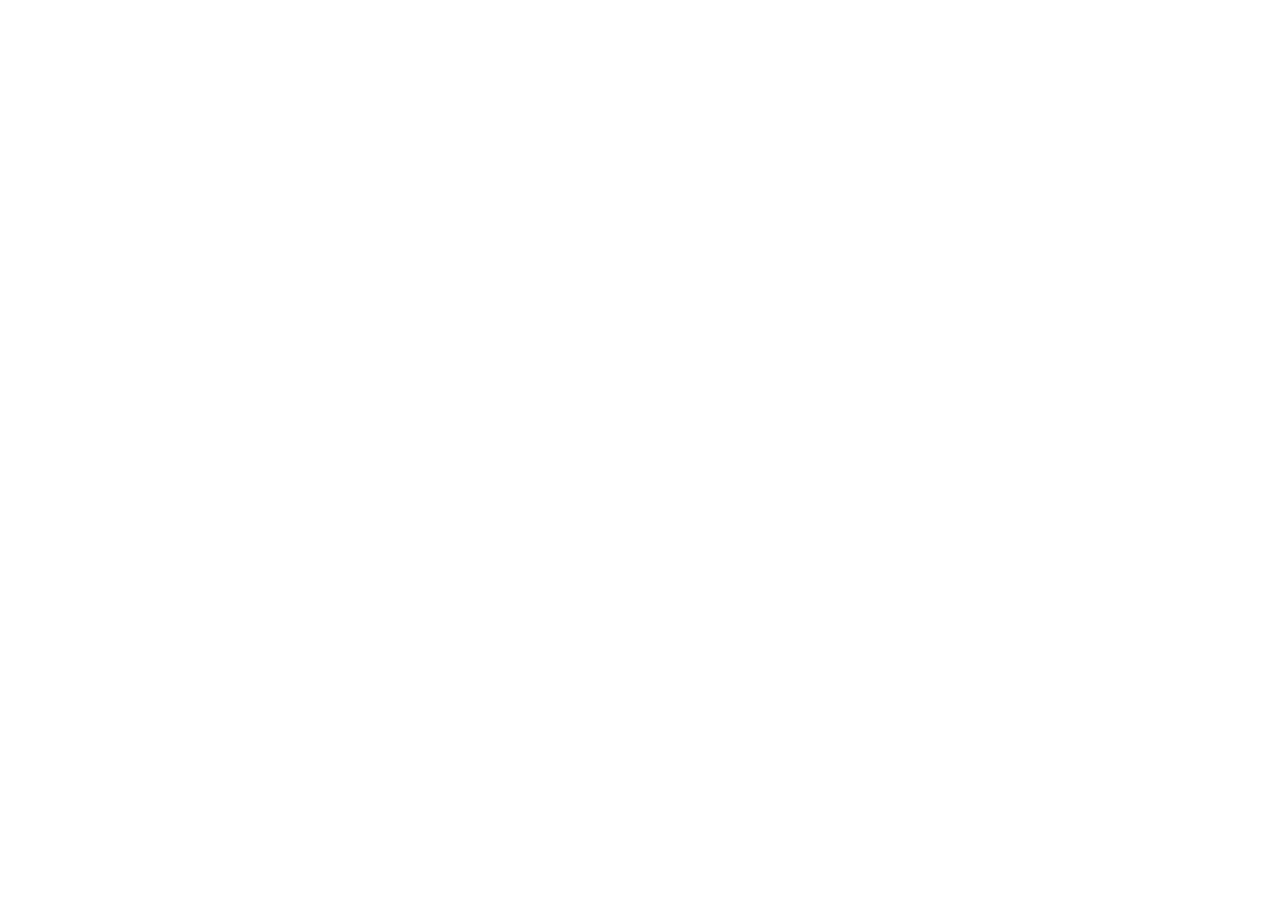
==== commit 8bc82679: "Create initial project structure" ====
--- a/index.html
+++ b/index.html
@@ -1,1050 +1,34 @@
 <!DOCTYPE html>
 <html lang="en">
+<head>
+    <meta charset="UTF-8">
+    <meta name="viewport" content="width=device-width, initial-scale=1.0">
+    <title>Ushahemba Martin | Software Developer</title>
+    <link rel="stylesheet" href="css/style.css">
+</head>
+<body>
+    <header></header>
 
-<head>
-  <meta charset="utf-8">
-  <meta content="width=device-width, initial-scale=1.0" name="viewport">
-  <title>Home Page</title>
-  <meta name="description" content="Bringing automation to your door steps.">
-  <meta name="keywords" content="Technology, Automation, Tech, Electrical, Electronics, Engineering, Portfolio">
-  <!-- Google tag (gtag.js) -->
-<script async src="https://www.googletagmanager.com/gtag/js?id=G-L2F8859438"></script>
-<script>
-  window.dataLayer = window.dataLayer || [];
-  function gtag(){dataLayer.push(arguments);}
-  gtag('js', new Date());
+    <main>
 
-  gtag('config', 'G-L2F8859438');
-</script>
+        <section id="hero"></section>
 
-  <!-- Favicons -->
-  <link href="assets/img/Site_Icon-removebg-preview.png" rel="icon">
-  <link href="assets/img/Site_Icon-removebg-preview.png" rel="Site_Icon-removebg-preview.png">
+        <section id="journey"></section>
 
-  <!-- Fonts -->
-  <link href="https://fonts.googleapis.com" rel="preconnect">
-  <link href="https://fonts.gstatic.com" rel="preconnect" crossorigin>
-  <link href="https://fonts.googleapis.com/css2?family=Roboto:ital,wght@0,100;0,300;0,400;0,500;0,700;0,900;1,100;1,300;1,400;1,500;1,700;1,900&family=Poppins:ital,wght@0,100;0,200;0,300;0,400;0,500;0,600;0,700;0,800;0,900;1,100;1,200;1,300;1,400;1,500;1,600;1,700;1,800;1,900&family=Raleway:ital,wght@0,100;0,200;0,300;0,400;0,500;0,600;0,700;0,800;0,900;1,100;1,200;1,300;1,400;1,500;1,600;1,700;1,800;1,900&display=swap" rel="stylesheet">
+        <section id="projects"></section>
 
-  <!-- Vendor CSS Files -->
-  <link href="assets/vendor/bootstrap/css/bootstrap.min.css" rel="stylesheet">
-  <link href="assets/vendor/bootstrap-icons/bootstrap-icons.css" rel="stylesheet">
-  <link href="assets/vendor/aos/aos.css" rel="stylesheet">
-  <link href="assets/vendor/swiper/swiper-bundle.min.css" rel="stylesheet">
-  <link href="assets/vendor/glightbox/css/glightbox.min.css" rel="stylesheet">
+        <section id="services"></section>
 
-  <!-- Main CSS File -->
-  <link href="assets/css/main.css" rel="stylesheet">
-</head>
+        <section id="teaching"></section>
 
-<body class="index-page">
+        <section id="vision"></section>
 
-  <header id="header" class="header d-flex align-items-center light-background sticky-top">
-    <div class="container position-relative d-flex align-items-center justify-content-between">
+        <section id="contact"></section>
 
-      <a href="index.html" class="logo d-flex align-items-center me-auto me-xl-0">
-      <img src="" alt="">
-      <h1 class="sitename">UlshTech</h1> 
-    </a> 
-      
-      <nav id="navmenu" class="navmenu">
-        <ul>
-          <li><a href="index.html" class="active">Home</a></li>
-          <li><a href="about.html">About</a></li>
-          <li><a href="resume.html">Resume</a></li>
-          <li><a href="services.html">Services</a></li>
-          <li><a href="portfolio.html">Portfolio</a></li>
-          <li><a href="contact.html">Contact</a></li>
-        </ul>
-        <i class="mobile-nav-toggle d-xl-none bi bi-list"></i>
-      </nav>
+    </main>
+    
+    <footer></footer>
 
-      <div class="header-social-links">
-        <a href="https://x.com/martinushahemba" class="twitter"><i class="bi bi-twitter-x"></i></a>
-        <a href="https://web.facebook.com/?_rdc=1&_rdr#" class="facebook"><i class="bi bi-facebook"></i></a>
-        <a href="https://www.instagram.com/martinushahemba/" class="instagram"><i class="bi bi-instagram"></i></a>
-         <a href="https://github.com/settings/profile"><i class="bi bi-github"></i></a>
-      </div>
-
-    </div>
-  </header>
-
-  <main class="main">
-
-    <!-- Hero Section -->
-    <section id="hero" class="hero section">
-
-      <div class="container" data-aos="fade-up" data-aos-delay="100">
-
-        <div class="row gy-4 align-items-center">
-          <div class="col-lg-6 order-2 order-lg-1">
-            <div class="hero-content">
-              <h1 data-aos="fade-up" data-aos-delay="200">Hi, I'm <span class="highlight">Martin Igbangohol</span></h1>
-              <h2 data-aos="fade-up" data-aos-delay="300"><span class="typed" data-typed-items=" Electronics and Web Developer, IoT Enthusiast, Technical Writer, Electronics Design and Repairs"></span></h2>
-              <p data-aos="fade-up" data-aos-delay="400">I build smart solutions using electronics, IoT, and web technologies, bringing automation and innovation closer to everyday life.</p>
-              <div class="hero-actions" data-aos="fade-up" data-aos-delay="500">
-                <a href="portfolio.html" class="btn btn-primary">View My Work</a>
-                <a href="contact.html" class="btn btn-outline">Contact Me</a>
-              </div>
-              <div class="social-links" data-aos="fade-up" data-aos-delay="600">
-                <a href="https://x.com/martinushahemba"><i class="bi bi-twitter-x"></i></a>
-                <a href="https://web.facebook.com/?_rdc=1&_rdr#" class="facebook"><i class="bi bi-facebook"></i></a>
-                <a href="https://github.com/settings/profile"><i class="bi bi-github"></i></a>
-                <a href="https://www.instagram.com/martinushahemba/" class="instagram"><i class="bi bi-instagram"></i></a>
-              </div>
-            </div>
-          </div>
-          <div class="col-lg-6 order-1 order-lg-2">
-            <div class="hero-image" data-aos="zoom-in" data-aos-delay="300">
-              <div class="image-wrapper">
-                <img src="assets/img/profile/phone.edit2.png" alt="Martin Igbangohol" class="img-fluid">
-               
-              </div>
-            </div>
-          </div>
-        </div>
-
-      </div>
-
-    </section><!-- /Hero Section -->
-
-
-    <!-- About Section -->
-  <section id="about" class="about section">
-
-      <!-- Section Title -->
-      <div class="container section-title" data-aos="fade-up">
-        <h2>About Me</h2>
-      </div><!-- End Section Title -->
-
-      <div class="container" data-aos="fade-up" data-aos-delay="100">
-
-        <!-- Intro + Photo -->
-        <div class="row align-items-center justify-content-between gy-5 mb-5">
-          <div class="col-lg-7" data-aos="fade-right" data-aos-delay="150">
-            <div class="intro-content">
-              <span class="eyebrow">Hello there</span>
-              <h2 class="headline">I'm Martin Igbangohol, an Electronics and Web Developer passionate about building smart solutions that blend IoT, automation, and modern web technologies.</h2>
-              <p class="lead">
-                With a background in Electrical and Electronics Engineering (ND and HND, Fidei Polytechnic), I enjoy solving technical problems and creating systems that are simple, reliable, and useful in everyday life.
-              </p>
-          
-              <div class="cta-group">
-                <a href="portfolio" class="btn-ghost">
-                  View My Work <i class="bi bi-arrow-up-right"></i>
-                </a>
-                <!--<a href="#" class="link-underline">
-                  Download Resume <i class="bi bi-download"></i>
-                </a>-->
-              </div>
-            </div>
-          </div>
-
-          <div class="col-lg-5" data-aos="zoom-in" data-aos-delay="250">
-            <figure class="profile-figure text-center text-lg-end">
-              <img src="assets/img/profile/myuser.1edit.png" alt="Portrait of Martin Igbangohol" class="img-fluid profile-photo">
-            </figure>
-          </div>
-        </div>
-        <!-- End Intro + Photo -->
-
-        <!-- Skills Grid -->
-        <div class="mb-5">
-          <div class="row g-4">
-            <div class="col-6 col-md-4 col-lg-3" data-aos="fade-up" data-aos-delay="180">
-              <div class="skill-item">
-                <i class="bi bi-code-slash"></i>
-                <h3>Web Development</h3>
-                <p>Building responsive websites and web applications.</p>
-              </div>
-            </div>
-            <div class="col-6 col-md-4 col-lg-3" data-aos="fade-up" data-aos-delay="240">
-              <div class="skill-item">
-                <i class="bi bi-layout-text-window"></i>
-                <h3>Technical writing.</h3>
-                <p>Creating clear technical documentation and guides for technology products.</p>
-              </div>
-            </div>
-            <div class="col-6 col-md-4 col-lg-3" data-aos="fade-up" data-aos-delay="300">
-             <div class="skill-item">
-                <i class="bi bi-palette2"></i>
-                <h3>Electronics.</h3>
-                <p>Designing and building embedded electronic systems.</p>
-              </div>
-            </div>
-
-            <div class="col-6 col-md-4 col-lg-3" data-aos="fade-up" data-aos-delay="300">
-             <div class="skill-item">
-                <i class="bi bi-palette"></i>
-                <h3>Repairs.</h3>
-                <p>Troubleshooting and repairing electronic devices.</p>
-              </div>
-            </div>
-          </div>
-        </div>
-        <!-- End Skills Grid ---- bi bi-layout-text-window     bi bi-phone -->
-
-      
-
-        <!-- Quote -->
-        <blockquote class="personal-quote text-center mb-5" data-aos="fade-down" data-aos-delay="200">
-          <p>"Building clean and meaningful technology through thoughtful code, smart electronics, and connected systems"</p>
-        </blockquote>
-        <!-- End Quote -->
-
-        <!-- Fun Facts -->
-       <!----<div class="row g-3 justify-content-center">
-          <div class="col-6 col-md-3 col-lg-2" data-aos="zoom-in" data-aos-delay="120">
-            <div class="fact-pill">
-              <i class="bi bi-magic"></i>
-              <span>Minimalism</span>
-            </div>
-          </div>
-          <div class="col-6 col-md-3 col-lg-2" data-aos="zoom-in" data-aos-delay="160">
-            <div class="fact-pill">
-              <i class="bi bi-headphones"></i>
-              <span>Lo-fi Beats</span>
-            </div>
-          </div>
-          <div class="col-6 col-md-3 col-lg-2" data-aos="zoom-in" data-aos-delay="200">
-            <div class="fact-pill">
-              <i class="bi bi-geo-alt"></i>
-              <span>City Walks</span>
-            </div>
-          </div>
-          <div class="col-6 col-md-3 col-lg-2" data-aos="zoom-in" data-aos-delay="240">
-            <div class="fact-pill">
-              <i class="bi bi-brush"></i>
-              <span>Sketching</span>
-            </div>
-          </div>
-        </div>=--->
-        <!-- End Fun Facts -->
-
-      </div>
-
-    </section><!-- /About Section -->
-
-    <!-- Skills Section -->
-    <section id="skills" class="skills section">
-
-      <!-- Section Title -->
-      <div class="container section-title" data-aos="fade-up">
-        <h2>Skills</h2>
-        <p>Below are some of the skills I work with:</p>
-      </div><!-- End Section Title -->
-
-      <div class="container" data-aos="fade-up" data-aos-delay="100">
-
-        <div class="row g-4 skills-animation">
-          <div class="col-md-6 col-lg-3" data-aos="fade-up" data-aos-delay="200">
-            <div class="skill-box">
-              <h3>Web Development</h3>
-              <p>Functional web sites and apps.</p>
-              <span class="text-end d-block"></span>
-              <div class="progress">
-                <div class="progress-bar" role="progressbar" aria-valuenow="95" aria-valuemin="0" aria-valuemax="100"></div>
-              </div>
-            </div>
-          </div>
-
-          <div class="col-md-6 col-lg-3" data-aos="fade-up" data-aos-delay="200">
-            <div class="skill-box">
-              <h3>IoT Systems Development</h3>
-              <p>Connected systems and sensors.</p>
-              <span class="text-end d-block"></span>
-              <div class="progress">
-                <div class="progress-bar" role="progressbar" aria-valuenow="75" aria-valuemin="0" aria-valuemax="100"></div>
-              </div>
-            </div>
-          </div>
-
-          <div class="col-md-6 col-lg-3" data-aos="fade-up" data-aos-delay="400">
-            <div class="skill-box">
-              <h3>Technical Writing</h3>
-              <p>Clear documentation and guides.</p>
-              <span class="text-end d-block"></span>
-              <div class="progress">
-                <div class="progress-bar" role="progressbar" aria-valuenow="85" aria-valuemin="0" aria-valuemax="100">
-                </div>
-              </div>
-            </div>
-          </div>
-
-           <div class="col-md-6 col-lg-3" data-aos="fade-up" data-aos-delay="400">
-            <div class="skill-box">
-              <h3>Electronics</h3>
-              <p>Embedded systems design.</p>
-              <span class="text-end d-block"></span>
-              <div class="progress">
-                <div class="progress-bar" role="progressbar" aria-valuenow="85" aria-valuemin="0" aria-valuemax="100">
-                </div>
-              </div>
-            </div>
-          </div>
-
-           <div class="col-md-6 col-lg-3" data-aos="fade-up" data-aos-delay="400">
-            <div class="skill-box">
-              <h3>Repairs</h3>
-              <p>Troubleshooting devices.</p>
-              <span class="text-end d-block"></span>
-              <div class="progress">
-                <div class="progress-bar" role="progressbar" aria-valuenow="55" aria-valuemin="0" aria-valuemax="100">
-                </div>
-              </div>
-            </div>
-          </div>
-
-        </div>
-
-      </div>
-
-    </section><!-- /Skills Section -->
-
-    <!-- Stats Section -->
-     <!---
-     <section id="stats" class="stats section dark-background">
-
-      <div class="container" data-aos="fade-up" data-aos-delay="100">
-
-        <div class="row align-items-center">
-          <div class="col-lg-4" data-aos="fade-up" data-aos-delay="200">
-            <div class="avatars d-flex align-items-center">
-              <img src="assets/img/person/person-m-2.webp" alt="Avatar 1" class="rounded-circle" loading="lazy">
-              <img src="assets/img/person/person-m-3.webp" alt="Avatar 2" class="rounded-circle" loading="lazy">
-              <img src="assets/img/person/person-f-5.webp" alt="Avatar 3" class="rounded-circle" loading="lazy">
-              <img src="assets/img/person/person-m-5.webp" alt="Avatar 4" class="rounded-circle" loading="lazy">
-            </div>
-          </div>
-
-          <div class="col-lg-8">
-            <div class="row counters">
-              <div class="col-md-4" data-aos="fade-up" data-aos-delay="300">
-                <h2><span data-purecounter-start="0" data-purecounter-end="185" data-purecounter-duration="1" class="purecounter"></span>+</h2>
-                <p>Nemo enim ipsam</p>
-              </div>
-
-              <div class="col-md-4" data-aos="fade-up" data-aos-delay="400">
-                <h2><span data-purecounter-start="0" data-purecounter-end="32" data-purecounter-duration="1" class="purecounter"></span>K</h2>
-                <p>Voluptatem sequi</p>
-              </div>
-
-              <div class="col-md-4" data-aos="fade-up" data-aos-delay="500">
-                <h2><span data-purecounter-start="0" data-purecounter-end="128" data-purecounter-duration="1" class="purecounter"></span>+</h2>
-                <p>Dolor sit consectetur</p>
-              </div>
-            </div>
-          </div>
-        </div>
-      </div>
-
-    </section>
-     --->
-    <!-- /Stats Section -->
-
-    <!-- Testimonials Section -->
-    <section id="testimonials" class="testimonials section">
-
-      <!-- Section Title -->
-      <!--===<div class="container section-title" data-aos="fade-up">
-        <h2>Testimonials</h2>
-        <p>Necessitatibus eius consequatur ex aliquid fuga eum quidem sint consectetur velit</p>
-      </div>===!-- End Section Title -->
-
-      <!---===
-      <div class="container" data-aos="fade-up" data-aos-delay="100">
-
-        <div class="swiper init-swiper">
-          <script type="application/json" class="swiper-config">
-            {
-              "loop": true,
-              "speed": 600,
-              "autoplay": {
-                "delay": 5000
-              },
-              "slidesPerView": "auto",
-              "pagination": {
-                "el": ".swiper-pagination",
-                "type": "bullets",
-                "clickable": true
-              }
-            }
-          </script>
-          <div class="swiper-wrapper">
-
-            <div class="swiper-slide">
-              <div class="testimonial-item">
-                <div class="row gy-4 justify-content-center">
-                  <div class="col-lg-6">
-                    <div class="testimonial-content">
-                      <p>
-                        <i class="bi bi-quote quote-icon-left"></i>
-                        <span>Proin iaculis purus consequat sem cure digni ssim donec porttitora entum suscipit rhoncus. Accusantium quam, ultricies eget id, aliquam eget nibh et. Maecen aliquam, risus at semper.</span>
-                        <i class="bi bi-quote quote-icon-right"></i>
-                      </p>
-                      <h3>Saul Goodman</h3>
-                      <h4>Ceo &amp; Founder</h4>
-                      <div class="stars">
-                        <i class="bi bi-star-fill"></i><i class="bi bi-star-fill"></i><i class="bi bi-star-fill"></i><i class="bi bi-star-fill"></i><i class="bi bi-star-fill"></i>
-                      </div>
-                    </div>
-                  </div>
-                  <div class="col-lg-2 text-center">
-                    <img src="assets/img/person/person-m-9.webp" class="img-fluid testimonial-img" alt="">
-                  </div>
-                </div>
-              </div>
-            </div> ===!-- End testimonial item -->
-            <!---======
-            <div class="swiper-slide">
-              <div class="testimonial-item">
-                <div class="row gy-4 justify-content-center">
-                  <div class="col-lg-6">
-                    <div class="testimonial-content">
-                      <p>
-                        <i class="bi bi-quote quote-icon-left"></i>
-                        <span>Export tempor illum tamen malis malis eram quae irure esse labore quem cillum quid cillum eram malis quorum velit fore eram velit sunt aliqua noster fugiat irure amet legam anim culpa.</span>
-                        <i class="bi bi-quote quote-icon-right"></i>
-                      </p>
-                      <h3>Sara Wilsson</h3>
-                      <h4>Designer</h4>
-                      <div class="stars">
-                        <i class="bi bi-star-fill"></i><i class="bi bi-star-fill"></i><i class="bi bi-star-fill"></i><i class="bi bi-star-fill"></i><i class="bi bi-star-fill"></i>
-                      </div>
-                    </div>
-                  </div>
-                  <div class="col-lg-2 text-center">
-                    <img src="assets/img/person/person-f-5.webp" class="img-fluid testimonial-img" alt="">
-                  </div>
-                </div>
-              </div>
-            </div>====!-- End testimonial item -->
-            <!---===
-            <div class="swiper-slide">
-              <div class="testimonial-item">
-                <div class="row gy-4 justify-content-center">
-                  <div class="col-lg-6">
-                    <div class="testimonial-content">
-                      <p>
-                        <i class="bi bi-quote quote-icon-left"></i>
-                        <span>Enim nisi quem export duis labore cillum quae magna enim sint quorum nulla quem veniam duis minim tempor labore quem eram duis noster aute amet eram fore quis sint minim.</span>
-                        <i class="bi bi-quote quote-icon-right"></i>
-                      </p>
-                      <h3>Jena Karlis</h3>
-                      <h4>Store Owner</h4>
-                      <div class="stars">
-                        <i class="bi bi-star-fill"></i><i class="bi bi-star-fill"></i><i class="bi bi-star-fill"></i><i class="bi bi-star-fill"></i><i class="bi bi-star-fill"></i>
-                      </div>
-                    </div>
-                  </div>
-                  <div class="col-lg-2 text-center">
-                    <img src="assets/img/person/person-f-12.webp" class="img-fluid testimonial-img" alt="">
-                  </div>
-                </div>
-              </div>
-            </div>===!-- End testimonial item -->
-                <!---===
-            <div class="swiper-slide">
-              <div class="testimonial-item">
-                <div class="row gy-4 justify-content-center">
-                  <div class="col-lg-6">
-                    <div class="testimonial-content">
-                      <p>
-                        <i class="bi bi-quote quote-icon-left"></i>
-                        <span>Fugiat enim eram quae cillum dolore dolor amet nulla culpa multos export minim fugiat minim velit minim dolor enim duis veniam ipsum anim magna sunt elit fore quem dolore labore illum veniam.</span>
-                        <i class="bi bi-quote quote-icon-right"></i>
-                      </p>
-                      <h3>John Larson</h3>
-                      <h4>Entrepreneur</h4>
-                      <div class="stars">
-                        <i class="bi bi-star-fill"></i><i class="bi bi-star-fill"></i><i class="bi bi-star-fill"></i><i class="bi bi-star-fill"></i><i class="bi bi-star-fill"></i>
-                      </div>
-                    </div>
-                  </div>
-                  <div class="col-lg-2 text-center">
-                    <img src="assets/img/person/person-m-12.webp" class="img-fluid testimonial-img" alt="">
-                  </div>
-                </div>
-              </div>
-            </div>===!-- End testimonial item -->
-            <!--====
-    <!-- Resume Section -->
-    <section id="resume" class="resume section">
-
-      <!-- Section Title -->
-      <div class="container section-title" data-aos="fade-up">
-        <h2>Resume</h2>
-        <p>Motivated Electronics and Web Developer with a strong background in Electrical and Electronics Engineering. Skilled in IoT systems, embedded design, and modern web technologies. Experienced in technical writing and electronics repair.</p>
-      </div><!-- End Section Title -->
-
-      <div class="container" data-aos="fade-up" data-aos-delay="100">
-
-        <div class="row">
-          <div class="col-lg-6">
-
-            <!-- Education Section -->
-            <div class="resume-item" data-aos="fade-up">
-              <h3 class="resume-title">Education</h3>
-
-              <div class="resume-content">
-                <article class="education-item">
-                  <h5>2021 - 2022:</h5>
-                  <p>ND in Electrical and Electronics Engineering.</p>
-                  <p class="institution"><em>Fidei Polytechnic</em></p>
-                </article>
-
-                <article class="education-item">
-                  <h5>2023 - 2024:</h5>
-                  <p>HND in Electronics and Telecommunication Engineering.</p>
-                  <p class="institution"><em>Fidei Polytechnic</em></p>
-                </article>
-                <h3 class="resume-title">Experience</h3>
-                 <article class="education-item">
-                  <h5>2018-2020:</h5>
-                  <p>Electronics Design and Repairs</p>
-                  <p class="institution"><em>Oga Sunday Electronics</em></p>
-                  <p>  </p>
-                </article>
-                <article class="education-item">
-                  <h5>2025 - Present:</h5>
-                  <p>Coding and Freelancing</p>
-                  <p class="institution"><em>VS45 Tech</em></p>
-                  <p>  </p>
-                </article>
-                </div>
-                </div><!-- End Education Section -->
-
-            <!-- Professional Skills Section -->
-            <div class="resume-item skills-animation" data-aos="fade-up">
-              <h3 class="resume-title">Core Skills</h3>
-
-              <div class="resume-content">
-              <ul>
-                  <div class="skill-item">
-                  <li><h4>Frontend and Backend Web Development </h4></li>
-                  <p>(HTML, CSS, JavaScript, Node.js, MySQL)</p>
-                  </div>
-                  </div>
-              </ul>
-
-               <ul>
-                 <div class="skill-item">
-                  <li><h4>IoT Systems Development</h4></li>
-                  <p>(Arduino, ESP32, Sensor Integration)</p>
-                  </div>
-               </ul>
-
-                <ul>
-                  <div class="skill-item">
-                  <li><h4>Embedded Systems Design and Troubleshooting</h4></li>
-                  </div>
-                </ul>
-
-                <ul>
-                  <div class="skill-item">
-                  <li><h4>Technical Writing and Documentation</h4></li>
-                  </div>
-                </ul>
-              </div>
-            </div><!-- End Professional Skills Section -->
-              </div>
-            </div>
-          </div>
-
-          <div class="col-lg-6">
-            <!-- Experience Section --
-            <div class="resume-item" data-aos="fade-up" data-aos-delay="100">
-              <h3 class="resume-title">Professional Experience</h3>
-
-              <div class="resume-content">
-                <article class="experience-item">
-                  <h4>Senior Software Engineer</h4>
-                  <h5>2021 - Present</h5>
-                  <p class="company"><em>Google, Mountain View, CA</em></p>
-                  <ul>
-                    <li>Lead in the development, implementation, and optimization of web applications using modern technologies</li>
-                    <li>Delegate tasks to the 7 members of the development team and provide counsel on all aspects of the project</li>
-                    <li>Supervise the assessment of all web applications, mobile apps, and software platforms for quality and efficiency</li>
-                    <li>Oversee the efficient use of production project budgets ranging from $2,000 - $25,000</li>
-                  </ul>
-                </article>
-
-                <article class="experience-item">
-                  <h4>Software Engineer</h4>
-                  <h5>2019 - 2021</h5>
-                  <p class="company"><em>Microsoft, Redmond, WA</em></p>
-                  <ul>
-                    <li>Developed numerous marketing programs (logos, brochures, infographics, presentations, and advertisements)</li>
-                    <li>Managed up to 5 projects or tasks at a given time while under pressure</li>
-                    <li>Recommended and consulted with clients on the most appropriate software platforms</li>
-                    <li>Created 4+ design presentations and proposals a month for clients and account managers</li>
-                  </ul>
-                </article>
-
-                <article class="experience-item">
-                  <h4>Junior Software Developer</h4>
-                  <h5>2017 - 2019</h5>
-                  <p class="company"><em>Apple Inc., Cupertino, CA</em></p>
-                  <ul>
-                    <li>Implemented responsive websites and web applications using modern JavaScript frameworks</li>
-                    <li>Collaborated with senior developers to maintain and optimize existing applications</li>
-                    <li>Participated in code reviews and contributed to team documentation efforts</li>
-                    <li>Assisted in the development of RESTful APIs and microservices</li>
-                  </ul>
-                </article>
-              </div>
-            </div>!-- End Experience Section -->
-          </div>
-        </div>
-
-      </div>
-
-    </section><!-- /Resume Section -->
-
-    <!-- Services Section -->
-    <section id="services" class="services section">
-
-      <!-- Section Title -->
-      <div class="container section-title" data-aos="fade-up">
-        <h2>Services</h2>
-        <p>I provide technology solutions that combine electronics, IoT systems, and modern web development to solve real-world problems.</p>
-        <p>What I Offer:</p>
-      </div><!-- End Section Title -->
-
-      <div class="container" data-aos="fade-up" data-aos-delay="100">
-
-        <div class="row justify-content-center g-5">
-
-          <div class="col-md-6" data-aos="fade-right" data-aos-delay="100">
-            <div class="service-item">
-              <div class="service-icon">
-                <i class="bi bi-code-slash"></i>
-              </div>
-              <div class="service-content">
-                <h3>Custom Web Development</h3>
-                <p>Responsive websites and web applications with clean structure and reliable functionality.</p>
-               <!-- <a href="" class="service-link">
-                  <span>Learn More</span>
-                  <i class="bi bi-arrow-right"></i>
-                </a>-->
-              </div>
-            </div>
-          </div><!-- End Service Item -->
-
-          <div class="col-md-6" data-aos="fade-right" data-aos-delay="100">
-            <div class="service-item">
-              <div class="service-icon">
-                <i class="bi bi-broadcast"></i>
-              </div>
-              <div class="service-content">
-                <h3>IoT Systems Development</h3>
-                <p>Smart systems where sensors, microcontrollers, and web platforms work together for monitoring and automation.</p>
-               <!-- <a href="" class="service-link">
-                  <span>Learn More</span>
-                  <i class="bi bi-arrow-right"></i>
-                </a>-->
-              </div>
-            </div>
-          </div><!-- End Service Item -->
-
-          <div class="col-md-6" data-aos="fade-left" data-aos-delay="100">
-            <div class="service-item">
-              <div class="service-icon">
-                <i class="bi bi-layout-text-window"></i>
-              </div>
-              <div class="service-content">
-                <h3>Technical writing</h3>
-                <p>Clear, well-structured documentation and guides for technology products and systems.</p>
-               <!-- <a href="" class="service-link">
-                  <span>Learn More</span>
-                  <i class="bi bi-arrow-right"></i>
-                </a>-->
-              </div>
-            </div>
-          </div><!-- End Service Item --> <!--bi bi-phone-fill-->
-
-          <div class="col-md-6" data-aos="fade-left" data-aos-delay="200">
-            <div class="service-item">
-              <div class="service-icon">
-                <i class="bi bi-palette2"></i>
-              </div>
-              <div class="service-content">
-                <h3>Embedded Systems Design</h3>
-                <p>Microcontroller-based electronic systems for practical, real-world applications.</p>
-                <!--<a href="" class="service-link">
-                  <span>Learn More</span>
-                  <i class="bi bi-arrow-right"></i>
-                </a>-->
-              </div>
-              
-            </div>
-          </div><!-- End Service Item --> <!--bi bi-bar-chart-line-->
-
-          <div class="col-md-6" data-aos="fade-left" data-aos-delay="200">
-            <div class="service-item">
-              <div class="service-icon">
-                <i class="bi bi-palette"></i>
-              </div>
-              <div class="service-content">
-                <h3>Electronics Repairs</h3>
-                <p>Diagnosing faults, troubleshooting, and repairing electronic devices and gadgets.</p>
-                <!--<a href="" class="service-link">
-                  <span>Learn More</span>
-                  <i class="bi bi-arrow-right"></i>
-                </a>-->
-              </div>
-              
-            </div>
-          </div>
-
-          <!--==<div class="col-md-6" data-aos="fade-right" data-aos-delay="300">
-            <div class="service-item">
-              <div class="service-icon">
-                <i class="bi bi-cloud-check"></i>
-              </div>
-              <div class="service-content">
-                <h3>Cloud Computing</h3>
-                <p>Curabitur aliquet quam id dui posuere blandit. Sed porttitor lectus nibh. Vivamus magna justo, lacinia eget consectetur sed, convallis at tellus. Nulla quis lorem ut libero malesuada feugiat.</p>
-                <a href="service-details.html" class="service-link">
-                  <span>Learn More</span>
-                  <i class="bi bi-arrow-right"></i>
-                </a>
-              </div>
-            </div>
-          </div>===---!-- End Service Item -->
-
-          <!--==<div class="col-md-6" data-aos="fade-left" data-aos-delay="300">
-            <div class="service-item">
-              <div class="service-icon">
-                <i class="bi bi-shield-lock"></i>
-              </div>
-              <div class="service-content">
-                <h3>Cybersecurity Solutions</h3>
-                <p>Vestibulum ac diam sit amet quam vehicula elementum sed sit amet dui. Donec sollicitudin molestie malesuada. Curabitur arcu erat, accumsan id imperdiet et. Proin eget tortor risus.</p>
-                <a href="service-details.html" class="service-link">
-                  <span>Learn More</span>
-                  <i class="bi bi-arrow-right"></i>
-                </a>
-              </div>
-            </div>
-          </div>====--!-- End Service Item -->
-
-        </div>
-
-      </div>
-
-    </section><!-- /Services Section -->
-
-    <!-- Portfolio Section -->
-     <section id="portfolio" class="portfolio section">
-
-      <!-- Section Title -->
-      <div class="container section-title" data-aos="fade-up">
-        <h2>Portfolio</h2>
-        <p>Here are some of the projects I've worked on, showcasing my skills in web development, electronics, and repairs.</p>
-      </div><!-- End Section Title -->
-
-      <div class="container" data-aos="fade-up" data-aos-delay="100">
-        <div class="isotope-layout" data-default-filter="*" data-layout="masonry" data-sort="original-order">
-          <ul class="portfolio-filters isotope-filters" data-aos="fade-up" data-aos-delay="200">
-            <li data-filter="*" class="filter-active">All</li>
-            <li data-filter=".filter-strategy">Web Development</li>
-            <!---<li data-filter=".filter-finance">IoT Systems</li>--->
-            <li data-filter=".filter-operations">Electronics</li>
-            <li data-filter=".filter-technology">Repairs</li>
-          </ul><!-- End Portfolio Filters -->
-
-          <div class="row gy-4 isotope-container" data-aos="fade-up" data-aos-delay="300">
-
-
-            <!--Web Development starts-->
-            <div class="col-lg-4 col-md-6 portfolio-item isotope-item filter-strategy">
-              <div class="portfolio-card">
-                <div class="portfolio-img">
-                  <img src="assets/img/portfolio/Custom web.1.png" alt="Portfolio Item" class="img-fluid">
-                  <div class="portfolio-overlay">
-                    <a href="assets/img/portfolio/Custom web.1.png" class="glightbox portfolio-lightbox"><i class="bi bi-plus"></i></a>
-                    <a href="#" class="portfolio-details-link"><i class="bi bi-link"></i></a>
-                  </div>
-                </div>
-                <div class="portfolio-info">
-                  <h4>Amaya Metal Work Website</h4>
-                  <p>Responsive business website showcasing services and projects for a metal fabrication company. </p>
-                  <div class="portfolio-tags">
-                      <h5>Technologies used:</h5>
-                      <p>HTML, CSS, JavaScript</p>
-                  </div>
-                </div>
-              </div>
-            </div>
-            
-            <!--<div class="col-lg-4 col-md-6 portfolio-item isotope-item filter-finance">
-              <div class="portfolio-card">
-                <div class="portfolio-img">
-                  <img src="assets/img/portfolio/portfolio-2.webp" alt="Portfolio Item" class="img-fluid">
-                  <div class="portfolio-overlay">
-                    <a href="assets/img/portfolio/portfolio-2.webp" class="glightbox portfolio-lightbox"><i class="bi bi-plus"></i></a>
-                    <a href="#" class="portfolio-details-link"><i class="bi bi-link"></i></a>
-                  </div>
-                </div>
-                <div class="portfolio-info">
-                  <h4>Financial Restructuring</h4>
-                  <p>Financial Advisory</p>
-                  <div class="portfolio-tags">
-                    <span>Finance</span>
-                    <span>Investment</span>
-                  </div>
-                </div>
-              </div>
-            </div>-->
-            <!--Web Development Ends-->
-
-            <!--Electronics start-->
-            <div class="col-lg-4 col-md-6 portfolio-item isotope-item filter-operations">
-              <div class="portfolio-card">
-                <div class="portfolio-img">
-                  <img src="assets/img/portfolio/Arduino.1.jpg" alt="Portfolio Item" class="img-fluid">
-                  <div class="portfolio-overlay">
-                    <a href="assets/img/portfolio/Arduino.1.jpg" class="glightbox portfolio-lightbox"><i class="bi bi-plus"></i></a>
-                    <a href="#" class="portfolio-details-link"><i class="bi bi-link"></i></a>
-                  </div>
-                </div>
-                <div class="portfolio-info">
-                  <h4>Arduino Weather Detector (School Project)</h4>
-                  <p>Arduino-based system that detects environmental conditions using sensors and displays data for monitoring.</p>
-                  <div class="portfolio-tags">
-                      <h5>Technologies Used:</h5>
-                      <p>Arduino, Sensors, Embedded Systems</p>
-                  </div>
-                </div>
-              </div>
-            </div>
-            <!--Electronics Ends-->
-
-            <!--Repairs starts-->
-            <div class="col-lg-4 col-md-6 portfolio-item isotope-item filter-technology">
-              <div class="portfolio-card">
-                <div class="portfolio-img">
-                  <img src="assets/img/portfolio/Electronics.1.jpg" alt="Portfolio Item" class="img-fluid">
-                  <div class="portfolio-overlay">
-                    <a href="assets/img/portfolio/Electronics.1.jpg" class="glightbox portfolio-lightbox"><i class="bi bi-plus"></i></a>
-                    <a href="#" class="portfolio-details-link"><i class="bi bi-link"></i></a>
-                  </div>
-                </div>
-                <div class="portfolio-info">
-                  <h4>Home Theater Subwoofer Repair </h4>
-                  <p>Diagnosed and fixed faulty components to restore proper audio output.</p>
-                  <div class="portfolio-tags">
-    
-                  </div>
-                </div>
-              </div>
-            </div>
-            
-            <div class="col-lg-4 col-md-6 portfolio-item isotope-item filter-technology">
-              <div class="portfolio-card">
-                <div class="portfolio-img">
-                  <img src="assets/img/portfolio/Electronics.3.jpg" alt="Portfolio Item" class="img-fluid">
-                  <div class="portfolio-overlay">
-                    <a href="assets/img/portfolio/Electronics.3.jpg" class="glightbox portfolio-lightbox"><i class="bi bi-plus"></i></a>
-                    <a href="#" class="portfolio-details-link"><i class="bi bi-link"></i></a>
-                  </div>
-                </div>
-                <div class="portfolio-info">
-                  <h4>Voltage Stabilizer Repair</h4>
-                  <p>Troubleshooting and repair of damaged internal circuits to restore functionality.</p>
-                  <div class="portfolio-tags">
-                  
-                  </div>
-                </div>
-              </div>
-            </div>
-            <!--Repairs Ends-->
-
-            <!--<div class="col-lg-4 col-md-6 portfolio-item isotope-item filter-finance">
-              <div class="portfolio-card">
-                <div class="portfolio-img">
-                  <img src="assets/img/portfolio/portfolio-6.webp" alt="Portfolio Item" class="img-fluid">
-                  <div class="portfolio-overlay">
-                    <a href="assets/img/portfolio/portfolio-6.webp" class="glightbox portfolio-lightbox"><i class="bi bi-plus"></i></a>
-                    <a href="#" class="portfolio-details-link"><i class="bi bi-link"></i></a>
-                  </div>
-                </div>
-                <div class="portfolio-info">
-                  <h4>Investment Strategy</h4>
-                  <p>Financial Advisory</p>
-                  <div class="portfolio-tags">
-                    <span>Finance</span>
-                    <span>Investment</span>
-                  </div>
-                </div>
-              </div>
-            </div>-->
-          </div><!-- End Portfolio Items Container -->
-
-        </div>
-
-        <div class="text-center mt-5" data-aos="fade-up" data-aos-delay="400">
-          <a href="#portfolio" class="btn btn-primary">View All Case Studies</a>
-        </div>
-
-      </div>
-
-    </section><!-- /Portfolio Section -->
-
-    <!-- Contact Section -->
-    <section id="contact" class="contact section">
-
-      <!-- Section Title -->
-      <div class="container section-title" data-aos="fade-up">
-        <h2>Contact Me</h2>
-        <p>I'd love to hear from you! Whether it's a project idea, collaboration, or just a quick hello, feel free to reach out.</p>
-      </div><!-- End Section Title -->
-
-      <div class="container" data-aos="fade-up" data-aos-delay="100">
-
-        <div class="row g-4 g-lg-5">
-          <div class="col-lg-5">
-            <div class="info-box" data-aos="fade-up" data-aos-delay="200">
-              <h3>Ways to Connect:</h3>
-              <div class="info-item" data-aos="fade-up" data-aos-delay="300">
-                <div class="icon-box">
-                  <i class="bi bi-geo-alt"></i>
-                </div>
-                <div class="content">
-                  <h4>Location:</h4>
-                  <p>Gboko, Benue State, Nigeria.</p>
-                </div>
-              </div>
-
-              <div class="info-item" data-aos="fade-up" data-aos-delay="400">
-                <div class="icon-box">
-                  <i class="bi bi-telephone"></i>
-                </div>
-                <div class="content">
-                  <h4>Phone:</h4>
-                  <p>+234 903 854 5377 | +234 901 410 3134</p>
-                </div>
-              </div>
-
-              <!-- <div class="info-item" data-aos="fade-up" data-aos-delay="400">
-                <div class="icon-box">
-                  <i class="bi bi-telephone"></i>
-                </div>
-                <div class="content">
-                  <h4>WhatsApp</h4>
-                  <p>+234 903 854 5377</p>
-                </div>
-              </div>-->
-
-              <div class="info-item" data-aos="fade-up" data-aos-delay="500">
-                <div class="icon-box">
-                  <i class="bi bi-envelope"></i>
-                </div>
-                <div class="content">
-                  <h4>Email:</h4>
-                  <p>martinushahemba10@gmail.com</p>
-                </div>
-              </div>
-            </div>
-          </div>
-
-          <div class="col-lg-7">
-            <div class="contact-form" data-aos="fade-up" data-aos-delay="300">
-              <h3>Quick Contact Form:</h3>
-              <form id="contactForm" action="https://formspree.io/f/xgonzago" method="post" class="php-email-form" data-aos="fade-up" data-aos-delay="200">
-                <div class="row gy-4">
-
-                  <div class="col-md-6">
-                    <input type="text" name="name" class="form-control" placeholder="Your Name" required="">
-                  </div>
-
-                  <div class="col-md-6 ">
-                    <input type="email" class="form-control" name="email" placeholder="Your Email" required="">
-                  </div>
-
-                  <div class="col-12">
-                    <input type="text" class="form-control" name="subject" placeholder="Subject" required="">
-                  </div>
-
-                  <div class="col-12">
-                    <textarea class="form-control" name="message" rows="6" placeholder="Message" required=""></textarea>
-                  </div>
-
-                  <div class="col-12 text-center">
-                    <div class="loading">Loading</div>
-                    <div class="error-message"></div>
-                    <div id="successMessage" class="sent-message">Your message has been sent. Thank you!</div>
-
-                    <button type="submit" class="btn">Send Message</button>
-                  </div>
-
-                </div>
-              </form>
-
-            </div>
-          </div>
-
-        </div>
-
-      </div>
-
-    </section><!-- /Contact Section -->
-  </main>
-
-  <footer id="footer" class="footer">
-
-    <div class="container">
-  <div class="copyright text-center">
-    <p>
-      © <span id="year"></span> <strong class="px-1 sitename">UlshTech</strong> 
-      <span>All Rights Reserved<br></span>
-    </p>
-  </div>
-</div>
-
-<script>
-  // Get the current year and insert it into the span
-  document.getElementById("year").textContent = new Date().getFullYear();
-</script>
-
-      <div class="social-links d-flex justify-content-center">
-        <a href="https://x.com/martinushahemba"><i class="bi bi-twitter-x"></i></a>
-        <a href="https://web.facebook.com/?_rdc=1&_rdr#"><i class="bi bi-facebook"></i></a>
-        <a href="https://www.instagram.com/martinushahemba/"><i class="bi bi-instagram"></i></a>
-       <a href="https://github.com/settings/profile"><i class="bi bi-github"></i></a>
-      </div>
-      <div class="credits">
-        <!-- All the links in the footer should remain intact. -->
-        <!-- You can delete the links only if you've purchased the pro version. -->
-        <!-- Licensing information: https://bootstrapmade.com/license/ -->
-        <!-- Purchase the pro version with working PHP/AJAX contact form: [buy-url] -->
-        <!----Designed by <a href="">Ushahemba Martin</a>=--->
-      </div>
-    </div>
-
-  </footer>
-
-  <!-- Scroll Top -->
-  <a href="#" id="scroll-top" class="scroll-top d-flex align-items-center justify-content-center"><i class="bi bi-arrow-up-short"></i></a>
-
-  <!-- Preloader -->
-  <div id="preloader"></div>
-
-  <!-- Vendor JS Files -->
-  <script src="assets/vendor/bootstrap/js/bootstrap.bundle.min.js"></script>
-  <script src="assets/vendor/aos/aos.js"></script>
-  <script src="assets/vendor/typed.js/typed.umd.js"></script>
-  <script src="assets/vendor/waypoints/noframework.waypoints.js"></script>
-  <script src="assets/vendor/purecounter/purecounter_vanilla.js"></script>
-  <script src="assets/vendor/swiper/swiper-bundle.min.js"></script>
-  <script src="assets/vendor/imagesloaded/imagesloaded.pkgd.min.js"></script>
-  <script src="assets/vendor/isotope-layout/isotope.pkgd.min.js"></script>
-  <script src="assets/vendor/glightbox/js/glightbox.min.js"></script>
-
-  <!-- Main JS File -->
-  <script src="assets/js/main.js"></script>
-
+    <script src="js/script.js"></script>
 </body>
-
 </html>
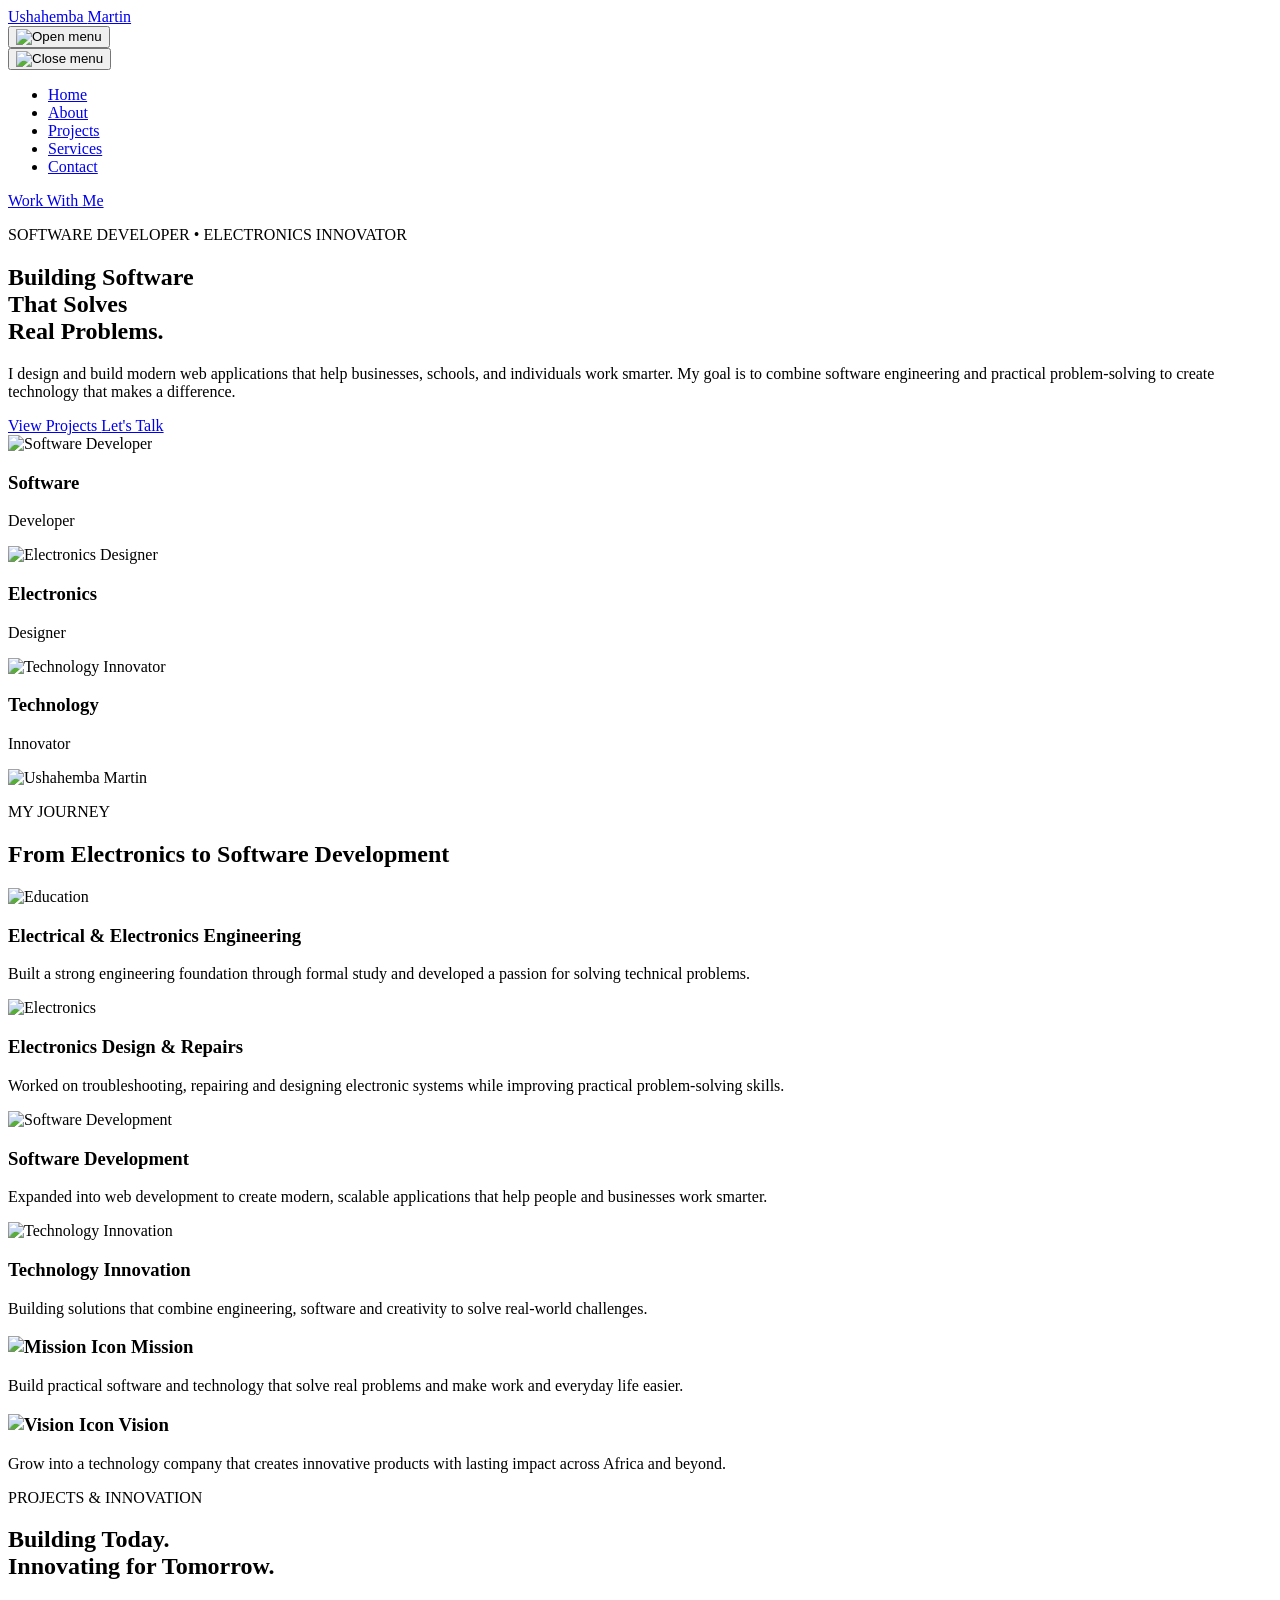
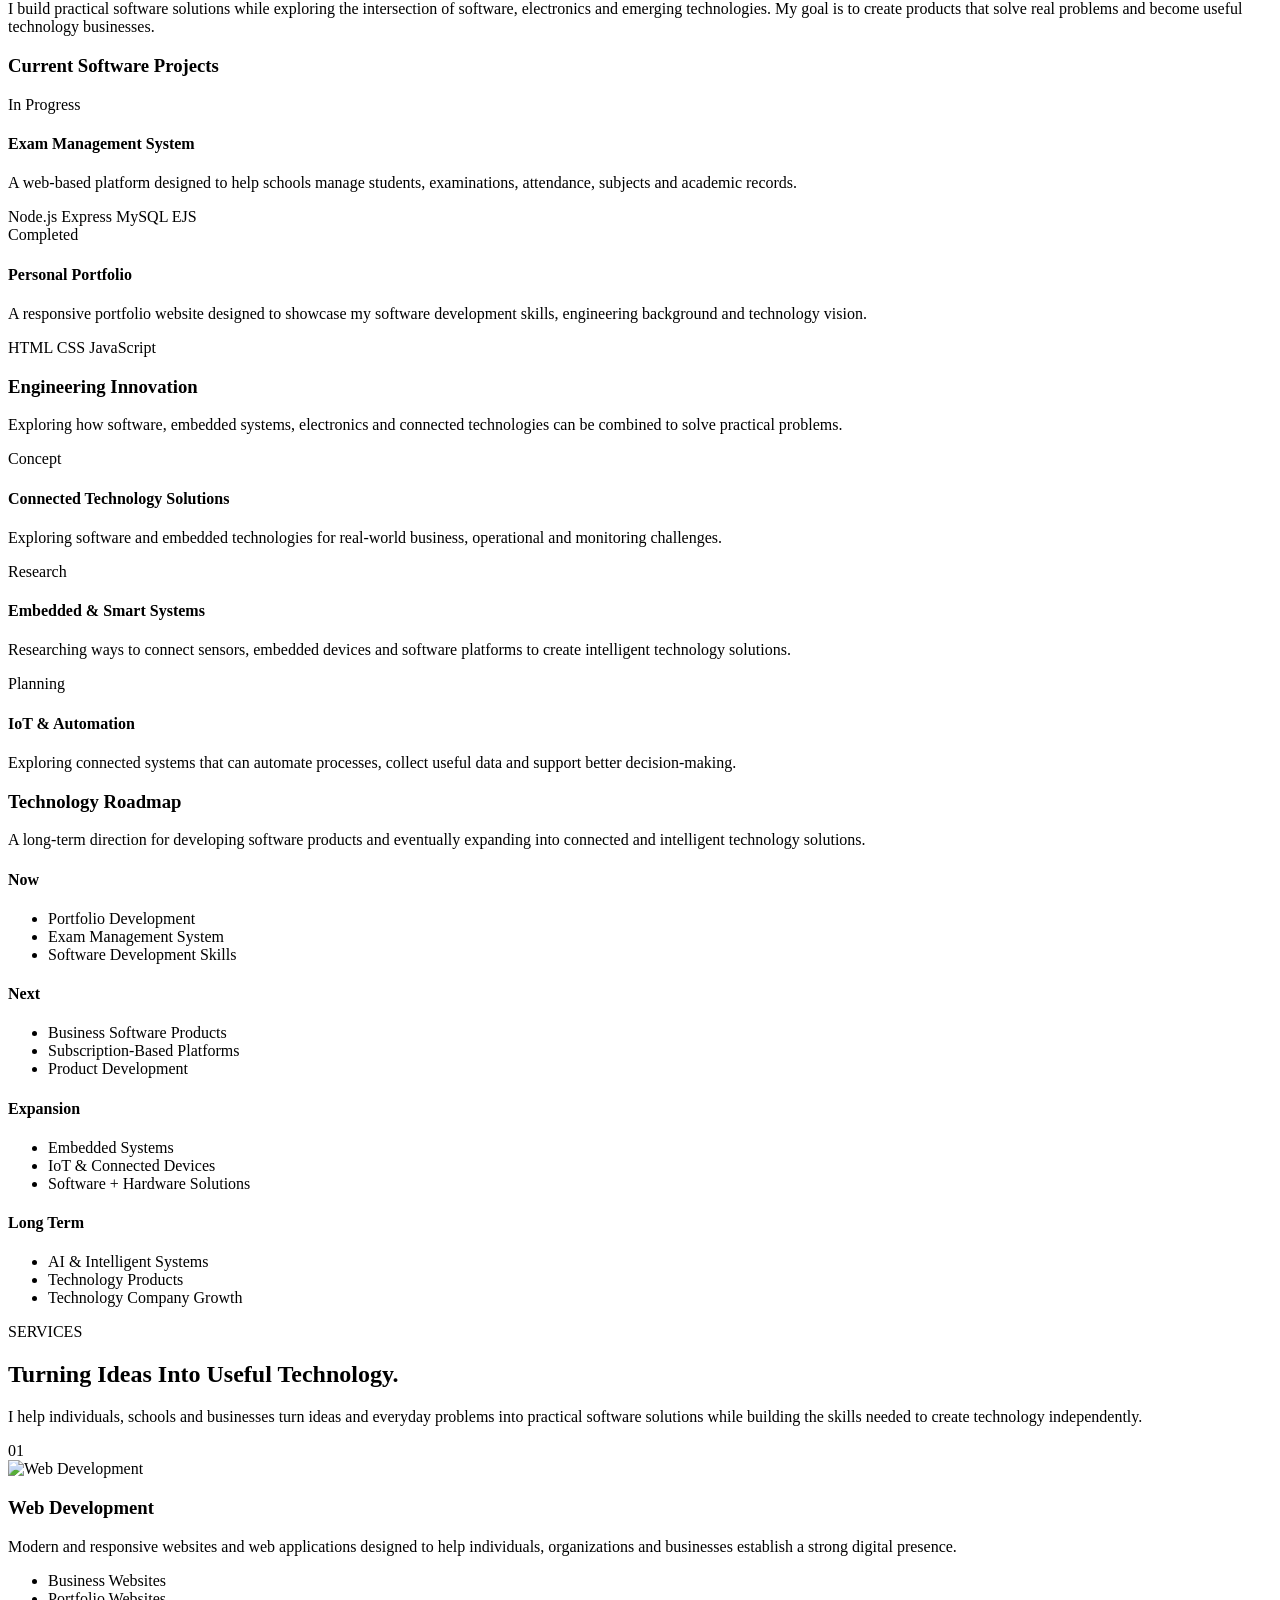
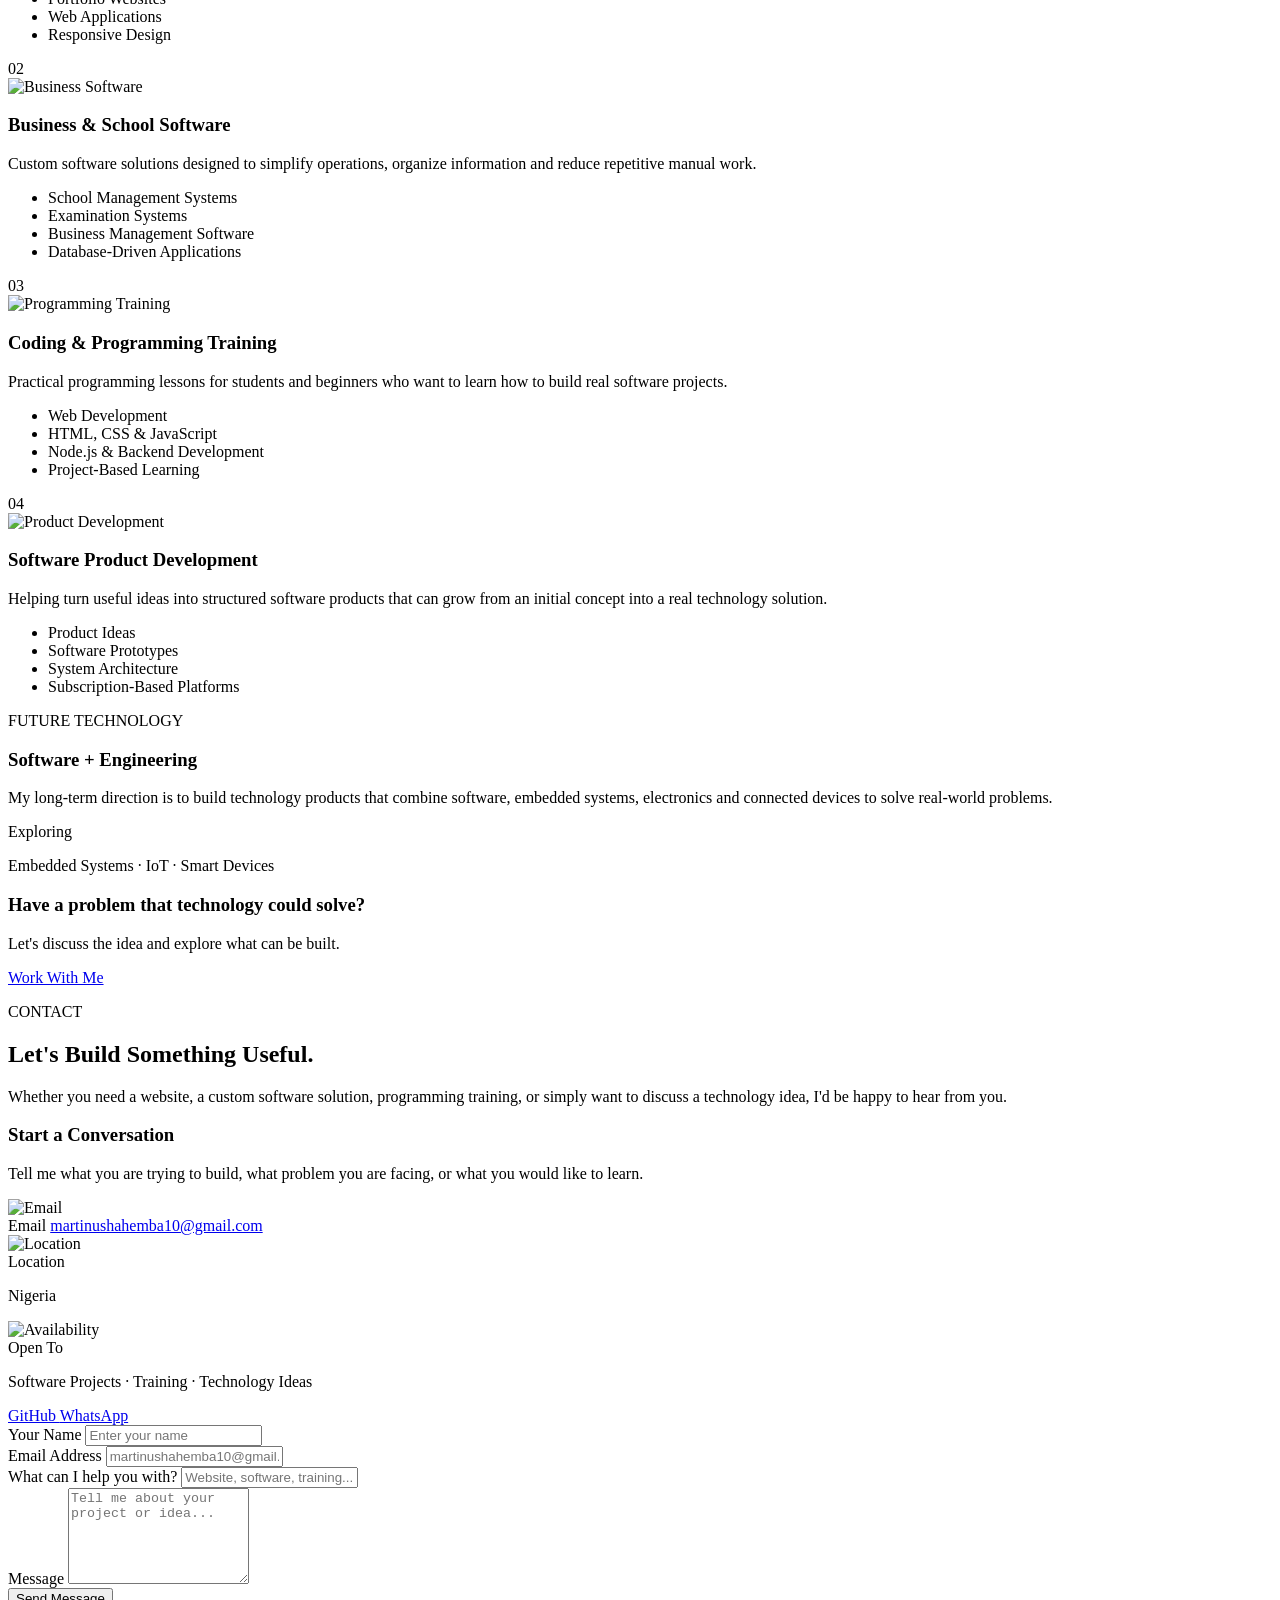
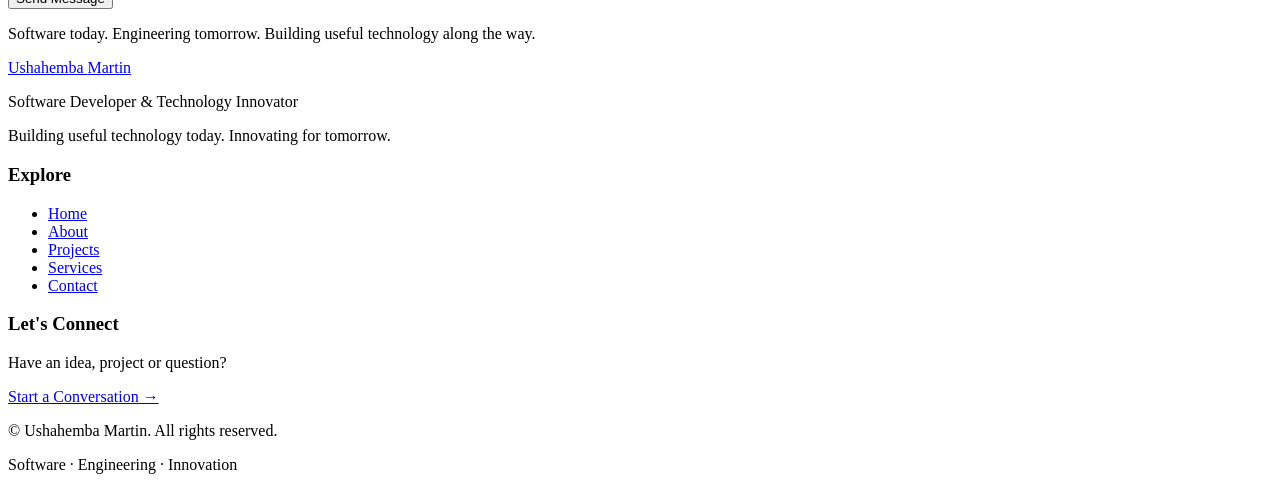
==== commit 59b52eab: "Add Google Analytics tracking" ====
--- a/index.html
+++ b/index.html
@@ -1,33 +1,1406 @@
 <!DOCTYPE html>
 <html lang="en">
 <head>
+
+      <!-- =====================================================
+         GOOGLE ANALYTICS
+    ===================================================== -->
+
+    <script
+        async
+        src="https://www.googletagmanager.com/gtag/js?id=G-L2F8859438"
+    ></script>
+
+    <script>
+
+        window.dataLayer = window.dataLayer || [];
+
+        function gtag() {
+            dataLayer.push(arguments);
+        }
+
+        gtag("js", new Date());
+
+        gtag("config", "G-L2F8859438");
+
+    </script>
+
     <meta charset="UTF-8">
     <meta name="viewport" content="width=device-width, initial-scale=1.0">
     <title>Ushahemba Martin | Software Developer</title>
     <link rel="stylesheet" href="css/style.css">
 </head>
 <body>
-    <header></header>
+    <header>
+
+    <div class="container">
+
+        <!-- Logo -->
+
+        <a href="#hero" class="logo">
+            Ushahemba <span>Martin</span>
+        </a>
+
+
+        <!-- Navigation -->
+
+        <nav>
+
+            <!-- Mobile Open -->
+
+            <button
+                class="menu-open"
+                aria-label="Open navigation menu"
+                aria-expanded="false"
+            >
+                <img
+                    src="assets/icons/menu.svg"
+                    alt="Open menu"
+                >
+            </button>
+
+
+            <!-- Navigation Menu -->
+
+            <div class="nav-menu">
+
+                <!-- Mobile Close -->
+
+                <button
+                    class="menu-close"
+                    aria-label="Close navigation menu"
+                >
+                    <img
+                        src="assets/icons/close.svg"
+                        alt="Close menu"
+                    >
+                </button>
+
+
+                <!-- Links -->
+
+                <ul class="nav-links">
+
+                    <li>
+                        <a
+                            href="#hero"
+                            class="active"
+                        >
+                            Home
+                        </a>
+                    </li>
+
+                    <li>
+                        <a href="#about">
+                            About
+                        </a>
+                    </li>
+
+                    <li>
+                        <a href="#projects">
+                            Projects
+                        </a>
+                    </li>
+
+                    <li>
+                        <a href="#services">
+                            Services
+                        </a>
+                    </li>
+
+                    <li>
+                        <a href="#contact">
+                            Contact
+                        </a>
+                    </li>
+
+                </ul>
+
+
+                <!-- CTA -->
+
+                <a
+                    href="#contact"
+                    class="btn-contact"
+                >
+                    Work With Me
+                </a>
+
+            </div>
+
+        </nav>
+
+    </div>
+
+</header>
 
     <main>
 
-        <section id="hero"></section>
-
-        <section id="journey"></section>
-
-        <section id="projects"></section>
-
-        <section id="services"></section>
-
-        <section id="teaching"></section>
-
-        <section id="vision"></section>
-
-        <section id="contact"></section>
+        <section id="hero">
+
+    <div class="container hero-container">
+
+        <div class="hero-content">
+
+            <p class="hero-tag">
+                SOFTWARE DEVELOPER • ELECTRONICS INNOVATOR
+            </p>
+
+            <h1>
+                Building Software <br> That Solves <br>
+                <span>Real Problems.</span>
+            </h1>
+
+            <p class="hero-description">
+
+                I design and build modern web applications that help
+                businesses, schools, and individuals work smarter.
+                My goal is to combine software engineering and practical
+                problem-solving to create technology that makes a difference.
+
+            </p>
+
+            <div class="hero-buttons">
+
+                <a href="#projects" class="btn-primary">
+                    View Projects
+                </a>
+
+                <a href="#contact" class="btn-secondary">
+                    Let's Talk
+                </a>
+
+            </div>
+
+            <div class="hero-highlights">
+
+    <div class="highlight-card">
+
+        <div class="highlight-icon"><img src="assets/icons/laptop.svg" alt="Software Developer"></div>
+
+        <h3>Software</h3>
+
+        <p>Developer</p>
+
+    </div>
+
+    <div class="highlight-card">
+
+        <div class="highlight-icon"><img src="assets/icons/cpu.svg" alt="Electronics Designer"></div>
+
+        <h3>Electronics</h3>
+
+        <p>Designer</p>
+
+    </div>
+
+    <div class="highlight-card">
+
+        <div class="highlight-icon"><img src="assets/icons/rocket.svg" alt="Technology Innovator"></div>
+
+        <h3>Technology</h3>
+
+        <p>Innovator</p>
+
+    </div>
+
+</div>
+
+        </div>
+
+        <div class="hero-image">
+
+            <img src="assets/images/profile.png"
+                 alt="Ushahemba Martin">
+
+        </div>
+
+    </div>
+
+</section>
+
+        <section id="about">
+
+    <div class="container about-container">
+
+        <!-- Left -->
+
+        <div class="about-left">
+
+            <p class="section-tag">
+                MY JOURNEY
+            </p>
+
+            <h2>
+                From Electronics to Software Development
+            </h2>
+
+            <div class="journey-timeline">
+
+                <div class="timeline-item">
+
+                    <div class="timeline-icon"><img src="assets/icons/graduation-cap.svg" alt="Education"></div>
+
+                    <div class="timeline-content">
+
+                        <h3>Electrical & Electronics Engineering</h3>
+
+                        <p>
+                            Built a strong engineering foundation through formal
+                            study and developed a passion for solving technical
+                            problems.
+                        </p>
+
+                    </div>
+
+                </div>
+
+                <div class="timeline-item">
+
+                    <div class="timeline-icon"><img src="assets/icons/cpu.svg" alt="Electronics"></div>
+
+                    <div class="timeline-content">
+
+                        <h3>Electronics Design & Repairs</h3>
+
+                        <p>
+                            Worked on troubleshooting, repairing and designing
+                            electronic systems while improving practical
+                            problem-solving skills.
+                        </p>
+
+                    </div>
+
+                </div>
+
+                <div class="timeline-item">
+
+                    <div class="timeline-icon"><img src="assets/icons/laptop.svg" alt="Software Development"></div>
+
+                    <div class="timeline-content">
+
+                        <h3>Software Development</h3>
+
+                        <p>
+                            Expanded into web development to create modern,
+                            scalable applications that help people and
+                            businesses work smarter.
+                        </p>
+
+                    </div>
+
+                </div>
+
+                <div class="timeline-item">
+
+                    <div class="timeline-icon"><img src="assets/icons/rocket.svg" alt="Technology Innovation"></div>
+
+                    <div class="timeline-content">
+
+                        <h3>Technology Innovation</h3>
+
+                        <p>
+                            Building solutions that combine engineering,
+                            software and creativity to solve real-world
+                            challenges.
+                        </p>
+
+                    </div>
+
+                </div>
+
+            </div>
+
+        </div>
+
+        <!-- Right -->
+
+<div class="about-right">
+
+    <!-- Mission -->
+
+    <div class="about-card">
+
+        <h3>
+
+            <img src="assets/icons/target.svg" alt="Mission Icon">
+
+            Mission
+
+        </h3>
+
+        <p>
+
+            Build practical software and technology that solve real problems
+            and make work and everyday life easier.
+
+        </p>
+
+    </div>
+
+    <!-- Vision -->
+
+    <div class="about-card">
+
+        <h3>
+
+            <img src="assets/icons/rocket.svg" alt="Vision Icon">
+
+            Vision
+
+        </h3>
+
+        <p>
+
+            Grow into a technology company that creates innovative products
+            with lasting impact across Africa and beyond.
+
+        </p>
+
+    </div>
+
+</div>
+
+    </div>
+
+</section>
+
+        <section id="projects">
+
+<div class="container projects-container">
+
+    <!-- ===========================
+         SECTION HEADING
+    =========================== -->
+
+    <div class="projects-header">
+
+        <p class="section-tag">
+            PROJECTS & INNOVATION
+        </p>
+
+        <h2>
+            Building Today.<br>
+            Innovating for Tomorrow.
+        </h2>
+
+        <p class="section-description">
+
+            I build practical software solutions while exploring the
+            intersection of software, electronics and emerging
+            technologies. My goal is to create products that solve
+            real problems and become useful technology businesses.
+
+        </p>
+
+    </div>
+
+
+    <!-- ===========================
+         SOFTWARE PROJECTS
+    =========================== -->
+
+    <div class="projects-group">
+
+        <h3 class="group-title">
+            Current Software Projects
+        </h3>
+
+        <div class="projects-grid">
+
+            <!-- Exam Management System -->
+
+            <div class="project-card">
+
+                <span class="project-status in-progress">
+                    In Progress
+                </span>
+
+                <h4>
+                    Exam Management System
+                </h4>
+
+                <p>
+
+                    A web-based platform designed to help schools
+                    manage students, examinations, attendance,
+                    subjects and academic records.
+
+                </p>
+
+                <div class="tech-stack">
+
+                    <span>Node.js</span>
+                    <span>Express</span>
+                    <span>MySQL</span>
+                    <span>EJS</span>
+
+                </div>
+
+            </div>
+
+
+            <!-- Portfolio Website -->
+
+            <div class="project-card">
+
+                <span class="project-status completed">
+                    Completed
+                </span>
+
+                <h4>
+                    Personal Portfolio
+                </h4>
+
+                <p>
+
+                    A responsive portfolio website designed to
+                    showcase my software development skills,
+                    engineering background and technology vision.
+
+                </p>
+
+                <div class="tech-stack">
+
+                    <span>HTML</span>
+                    <span>CSS</span>
+                    <span>JavaScript</span>
+
+                </div>
+
+            </div>
+
+        </div>
+
+    </div>
+
+
+    <!-- ===========================
+         ENGINEERING INNOVATION
+    =========================== -->
+
+    <div class="projects-group">
+
+        <h3 class="group-title">
+            Engineering Innovation
+        </h3>
+
+        <p class="group-description">
+
+            Exploring how software, embedded systems, electronics
+            and connected technologies can be combined to solve
+            practical problems.
+
+        </p>
+
+
+        <div class="projects-grid">
+
+            <!-- Connected Technology -->
+
+            <div class="project-card">
+
+                <span class="project-status concept">
+                    Concept
+                </span>
+
+                <h4>
+                    Connected Technology Solutions
+                </h4>
+
+                <p>
+
+                    Exploring software and embedded technologies
+                    for real-world business, operational and
+                    monitoring challenges.
+
+                </p>
+
+            </div>
+
+
+            <!-- Embedded Systems -->
+
+            <div class="project-card">
+
+                <span class="project-status research">
+                    Research
+                </span>
+
+                <h4>
+                    Embedded & Smart Systems
+                </h4>
+
+                <p>
+
+                    Researching ways to connect sensors, embedded
+                    devices and software platforms to create
+                    intelligent technology solutions.
+
+                </p>
+
+            </div>
+
+
+            <!-- IoT -->
+
+            <div class="project-card">
+
+                <span class="project-status planning">
+                    Planning
+                </span>
+
+                <h4>
+                    IoT & Automation
+                </h4>
+
+                <p>
+
+                    Exploring connected systems that can automate
+                    processes, collect useful data and support
+                    better decision-making.
+
+                </p>
+
+            </div>
+
+        </div>
+
+    </div>
+
+
+    <!-- ===========================
+         TECHNOLOGY ROADMAP
+    =========================== -->
+
+    <div class="projects-roadmap">
+
+        <h3 class="group-title">
+            Technology Roadmap
+        </h3>
+
+        <p class="group-description">
+
+            A long-term direction for developing software products
+            and eventually expanding into connected and intelligent
+            technology solutions.
+
+        </p>
+
+
+        <div class="roadmap">
+
+            <!-- Current -->
+
+            <div class="roadmap-item">
+
+                <h4>
+                    Now
+                </h4>
+
+                <ul>
+
+                    <li>
+                        Portfolio Development
+                    </li>
+
+                    <li>
+                        Exam Management System
+                    </li>
+
+                    <li>
+                        Software Development Skills
+                    </li>
+
+                </ul>
+
+            </div>
+
+
+            <!-- Near Future -->
+
+            <div class="roadmap-item">
+
+                <h4>
+                    Next
+                </h4>
+
+                <ul>
+
+                    <li>
+                        Business Software Products
+                    </li>
+
+                    <li>
+                        Subscription-Based Platforms
+                    </li>
+
+                    <li>
+                        Product Development
+                    </li>
+
+                </ul>
+
+            </div>
+
+
+            <!-- Expansion -->
+
+            <div class="roadmap-item">
+
+                <h4>
+                    Expansion
+                </h4>
+
+                <ul>
+
+                    <li>
+                        Embedded Systems
+                    </li>
+
+                    <li>
+                        IoT & Connected Devices
+                    </li>
+
+                    <li>
+                        Software + Hardware Solutions
+                    </li>
+
+                </ul>
+
+            </div>
+
+
+            <!-- Long Term -->
+
+            <div class="roadmap-item">
+
+                <h4>
+                    Long Term
+                </h4>
+
+                <ul>
+
+                    <li>
+                        AI & Intelligent Systems
+                    </li>
+
+                    <li>
+                        Technology Products
+                    </li>
+
+                    <li>
+                        Technology Company Growth
+                    </li>
+
+                </ul>
+
+            </div>
+
+        </div>
+
+    </div>
+
+</div>
+
+        </section>
+
+        <section id="services">
+
+    <div class="container services-container">
+
+        <!-- ===========================
+             SECTION HEADER
+        =========================== -->
+
+        <div class="services-header">
+
+            <p class="section-tag">
+                SERVICES
+            </p>
+
+            <h2>
+                Turning Ideas Into
+                <span>Useful Technology.</span>
+            </h2>
+
+            <p class="section-description">
+
+                I help individuals, schools and businesses
+                turn ideas and everyday problems into practical
+                software solutions while building the skills
+                needed to create technology independently.
+
+            </p>
+
+        </div>
+
+
+        <!-- ===========================
+             SERVICES GRID
+        =========================== -->
+
+        <div class="services-grid">
+
+
+            <!-- ===========================
+                 SERVICE 1
+            =========================== -->
+
+            <div class="service-card">
+
+                <div class="service-number">
+                    01
+                </div>
+
+                <div class="service-icon">
+                    <img
+                        src="assets/icons/laptop.svg"
+                        alt="Web Development"
+                    >
+                </div>
+
+                <h3>
+                    Web Development
+                </h3>
+
+                <p>
+
+                    Modern and responsive websites and web
+                    applications designed to help individuals,
+                    organizations and businesses establish a
+                    strong digital presence.
+
+                </p>
+
+                <ul class="service-list">
+
+                    <li>Business Websites</li>
+
+                    <li>Portfolio Websites</li>
+
+                    <li>Web Applications</li>
+
+                    <li>Responsive Design</li>
+
+                </ul>
+
+            </div>
+
+
+            <!-- ===========================
+                 SERVICE 2
+            =========================== -->
+
+            <div class="service-card">
+
+                <div class="service-number">
+                    02
+                </div>
+
+                <div class="service-icon">
+                    <img
+                        src="assets/icons/cpu.svg"
+                        alt="Business Software"
+                    >
+                </div>
+
+                <h3>
+                    Business & School Software
+                </h3>
+
+                <p>
+
+                    Custom software solutions designed to
+                    simplify operations, organize information
+                    and reduce repetitive manual work.
+
+                </p>
+
+                <ul class="service-list">
+
+                    <li>School Management Systems</li>
+
+                    <li>Examination Systems</li>
+
+                    <li>Business Management Software</li>
+
+                    <li>Database-Driven Applications</li>
+
+                </ul>
+
+            </div>
+
+
+            <!-- ===========================
+                 SERVICE 3
+            =========================== -->
+
+            <div class="service-card">
+
+                <div class="service-number">
+                    03
+                </div>
+
+                <div class="service-icon">
+                    <img
+                        src="assets/icons/graduation-cap.svg"
+                        alt="Programming Training"
+                    >
+                </div>
+
+                <h3>
+                    Coding & Programming Training
+                </h3>
+
+                <p>
+
+                    Practical programming lessons for students
+                    and beginners who want to learn how to build
+                    real software projects.
+
+                </p>
+
+                <ul class="service-list">
+
+                    <li>Web Development</li>
+
+                    <li>HTML, CSS & JavaScript</li>
+
+                    <li>Node.js & Backend Development</li>
+
+                    <li>Project-Based Learning</li>
+
+                </ul>
+
+            </div>
+
+
+            <!-- ===========================
+                 SERVICE 4
+            =========================== -->
+
+            <div class="service-card">
+
+                <div class="service-number">
+                    04
+                </div>
+
+                <div class="service-icon">
+                    <img
+                        src="assets/icons/rocket.svg"
+                        alt="Product Development"
+                    >
+                </div>
+
+                <h3>
+                    Software Product Development
+                </h3>
+
+                <p>
+
+                    Helping turn useful ideas into structured
+                    software products that can grow from an
+                    initial concept into a real technology
+                    solution.
+
+                </p>
+
+                <ul class="service-list">
+
+                    <li>Product Ideas</li>
+
+                    <li>Software Prototypes</li>
+
+                    <li>System Architecture</li>
+
+                    <li>Subscription-Based Platforms</li>
+
+                </ul>
+
+            </div>
+
+        </div>
+
+
+        <!-- ===========================
+             FUTURE TECHNOLOGY
+        =========================== -->
+
+        <div class="services-future">
+
+            <div class="future-content">
+
+                <p class="section-tag">
+                    FUTURE TECHNOLOGY
+                </p>
+
+                <h3>
+                    Software + Engineering
+                </h3>
+
+                <p>
+
+                    My long-term direction is to build technology
+                    products that combine software, embedded
+                    systems, electronics and connected devices
+                    to solve real-world problems.
+
+                </p>
+
+            </div>
+
+            <div class="future-status">
+
+                <span>
+                    Exploring
+                </span>
+
+                <p>
+                    Embedded Systems · IoT · Smart Devices
+                </p>
+
+            </div>
+
+        </div>
+
+
+        <!-- ===========================
+             CALL TO ACTION
+        =========================== -->
+
+        <div class="services-cta">
+
+            <h3>
+                Have a problem that technology could solve?
+            </h3>
+
+            <p>
+                Let's discuss the idea and explore what can be built.
+            </p>
+
+            <a href="#contact" class="btn-primary">
+                Work With Me
+            </a>
+
+        </div>
+
+    </div>
+
+</section>
+
+        <section id="contact">
+
+            <div class="container contact-container">
+
+    <!-- ===========================
+         CONTACT HEADER
+    =========================== -->
+
+    <div class="contact-header">
+
+        <p class="section-tag">
+            CONTACT
+        </p>
+
+        <h2>
+            Let's Build Something
+            <span>Useful.</span>
+        </h2>
+
+        <p class="section-description">
+
+            Whether you need a website, a custom software
+            solution, programming training, or simply want
+            to discuss a technology idea, I'd be happy to
+            hear from you.
+
+        </p>
+
+    </div>
+
+
+    <!-- ===========================
+         CONTACT CONTENT
+    =========================== -->
+
+    <div class="contact-content">
+
+
+        <!-- ===========================
+             LEFT SIDE
+        =========================== -->
+
+        <div class="contact-info">
+
+            <h3>
+                Start a Conversation
+            </h3>
+
+            <p>
+
+                Tell me what you are trying to build,
+                what problem you are facing, or what
+                you would like to learn.
+
+            </p>
+
+
+            <!-- Email -->
+
+            <div class="contact-item">
+
+                <div class="contact-icon">
+
+                    <img
+                        src="assets/icons/mail.svg"
+                        alt="Email"
+                    >
+
+                </div>
+
+                <div>
+
+                    <span>
+                        Email
+                    </span>
+
+                    <a href="mailto:your-email@example.com">
+                        martinushahemba10@gmail.com
+                    </a>
+
+                </div>
+
+            </div>
+
+
+            <!-- Location -->
+
+            <div class="contact-item">
+
+                <div class="contact-icon">
+
+                    <img
+                        src="assets/icons/map-pin.svg"
+                        alt="Location"
+                    >
+
+                </div>
+
+                <div>
+
+                    <span>
+                        Location
+                    </span>
+
+                    <p>
+                        Nigeria
+                    </p>
+
+                </div>
+
+            </div>
+
+
+            <!-- Availability -->
+
+            <div class="contact-item">
+
+                <div class="contact-icon">
+
+                    <img
+                        src="assets/icons/rocket.svg"
+                        alt="Availability"
+                    >
+
+                </div>
+
+                <div>
+
+                    <span>
+                        Open To
+                    </span>
+
+                    <p>
+                        Software Projects · Training ·
+                        Technology Ideas
+                    </p>
+
+                </div>
+
+            </div>
+
+
+            <!-- Contact Links -->
+
+            <div class="contact-socials">
+
+                <a
+                    href="https://github.com/ushahemba-martin"
+                    target="_blank"
+                    rel="noopener noreferrer"
+                >
+                    GitHub
+                </a>
+
+                <a
+                    href="https://wa.me/2349038545377"
+                    target="_blank"
+                    rel="noopener noreferrer"
+                >
+                    WhatsApp
+                </a>
+
+            </div>
+
+        </div>
+
+
+        <!-- ===========================
+             RIGHT SIDE — FORM
+        =========================== -->
+
+        <div class="contact-form-container">
+
+            <form
+    class="contact-form"
+    id="contact-form"
+    action="https://formspree.io/f/xgonzago"
+    method="POST"
+>
+
+    <div class="form-group">
+
+        <label for="name">
+            Your Name
+        </label>
+
+        <input
+            type="text"
+            id="name"
+            name="name"
+            placeholder="Enter your name"
+            required
+        >
+
+    </div>
+
+
+    <div class="form-group">
+
+        <label for="email">
+            Email Address
+        </label>
+
+        <input
+            type="email"
+            id="email"
+            name="email"
+            placeholder="martinushahemba10@gmail.com"
+            required
+        >
+
+    </div>
+
+
+    <div class="form-group">
+
+        <label for="subject">
+            What can I help you with?
+        </label>
+
+        <input
+            type="text"
+            id="subject"
+            name="subject"
+            placeholder="Website, software, training..."
+            required
+        >
+
+    </div>
+
+
+    <div class="form-group">
+
+        <label for="message">
+            Message
+        </label>
+
+        <textarea
+            id="message"
+            name="message"
+            rows="6"
+            placeholder="Tell me about your project or idea..."
+            required
+        ></textarea>
+
+    </div>
+
+
+    <button
+        type="submit"
+        class="btn-primary contact-submit"
+        id="contact-submit"
+    >
+        Send Message
+    </button>
+
+
+    <!-- FORM STATUS MESSAGE -->
+
+    <div
+        class="form-message"
+        id="form-message"
+        role="status"
+        aria-live="polite"
+    ></div>
+
+</form>
+
+        </div>
+
+    </div>
+
+
+    <!-- ===========================
+         BOTTOM MESSAGE
+    =========================== -->
+
+    <div class="contact-bottom">
+
+        <p>
+            Software today. Engineering tomorrow.
+            Building useful technology along the way.
+        </p>
+
+    </div>
+
+</div>
+
+        </section>
 
     </main>
     
-    <footer></footer>
+    <footer>
+
+    <div class="container footer-container">
+
+        <!-- ===========================
+             FOOTER BRAND
+        =========================== -->
+
+        <div class="footer-brand">
+
+            <a href="#hero" class="footer-logo">
+                Ushahemba <span>Martin</span>
+            </a>
+
+            <p>
+                Software Developer &amp; Technology Innovator
+            </p>
+
+            <p class="footer-tagline">
+                Building useful technology today.
+                Innovating for tomorrow.
+            </p>
+
+        </div>
+
+
+        <!-- ===========================
+             FOOTER NAVIGATION
+        =========================== -->
+
+        <div class="footer-links">
+
+            <h3>
+                Explore
+            </h3>
+
+            <ul>
+
+                <li>
+                    <a href="#hero">
+                        Home
+                    </a>
+                </li>
+
+                <li>
+                    <a href="#about">
+                        About
+                    </a>
+                </li>
+
+                <li>
+                    <a href="#projects">
+                        Projects
+                    </a>
+                </li>
+
+                <li>
+                    <a href="#services">
+                        Services
+                    </a>
+                </li>
+
+                <li>
+                    <a href="#contact">
+                        Contact
+                    </a>
+                </li>
+
+            </ul>
+
+        </div>
+
+
+        <!-- ===========================
+             FOOTER CONTACT
+        =========================== -->
+
+        <div class="footer-contact">
+
+            <h3>
+                Let's Connect
+            </h3>
+
+            <p>
+                Have an idea, project or question?
+            </p>
+
+            <a
+                href="#contact"
+                class="footer-contact-link"
+            >
+                Start a Conversation →
+            </a>
+
+        </div>
+
+    </div>
+
+
+    <!-- ===========================
+         FOOTER BOTTOM
+    =========================== -->
+
+    <div class="footer-bottom">
+
+        <div class="container footer-bottom-container">
+
+            <p>
+    © <span id="current-year"></span> Ushahemba Martin. All rights reserved.
+</p>
+
+            <p>
+                Software · Engineering · Innovation
+            </p>
+
+        </div>
+
+    </div>
+
+</footer>
 
     <script src="js/script.js"></script>
 </body>
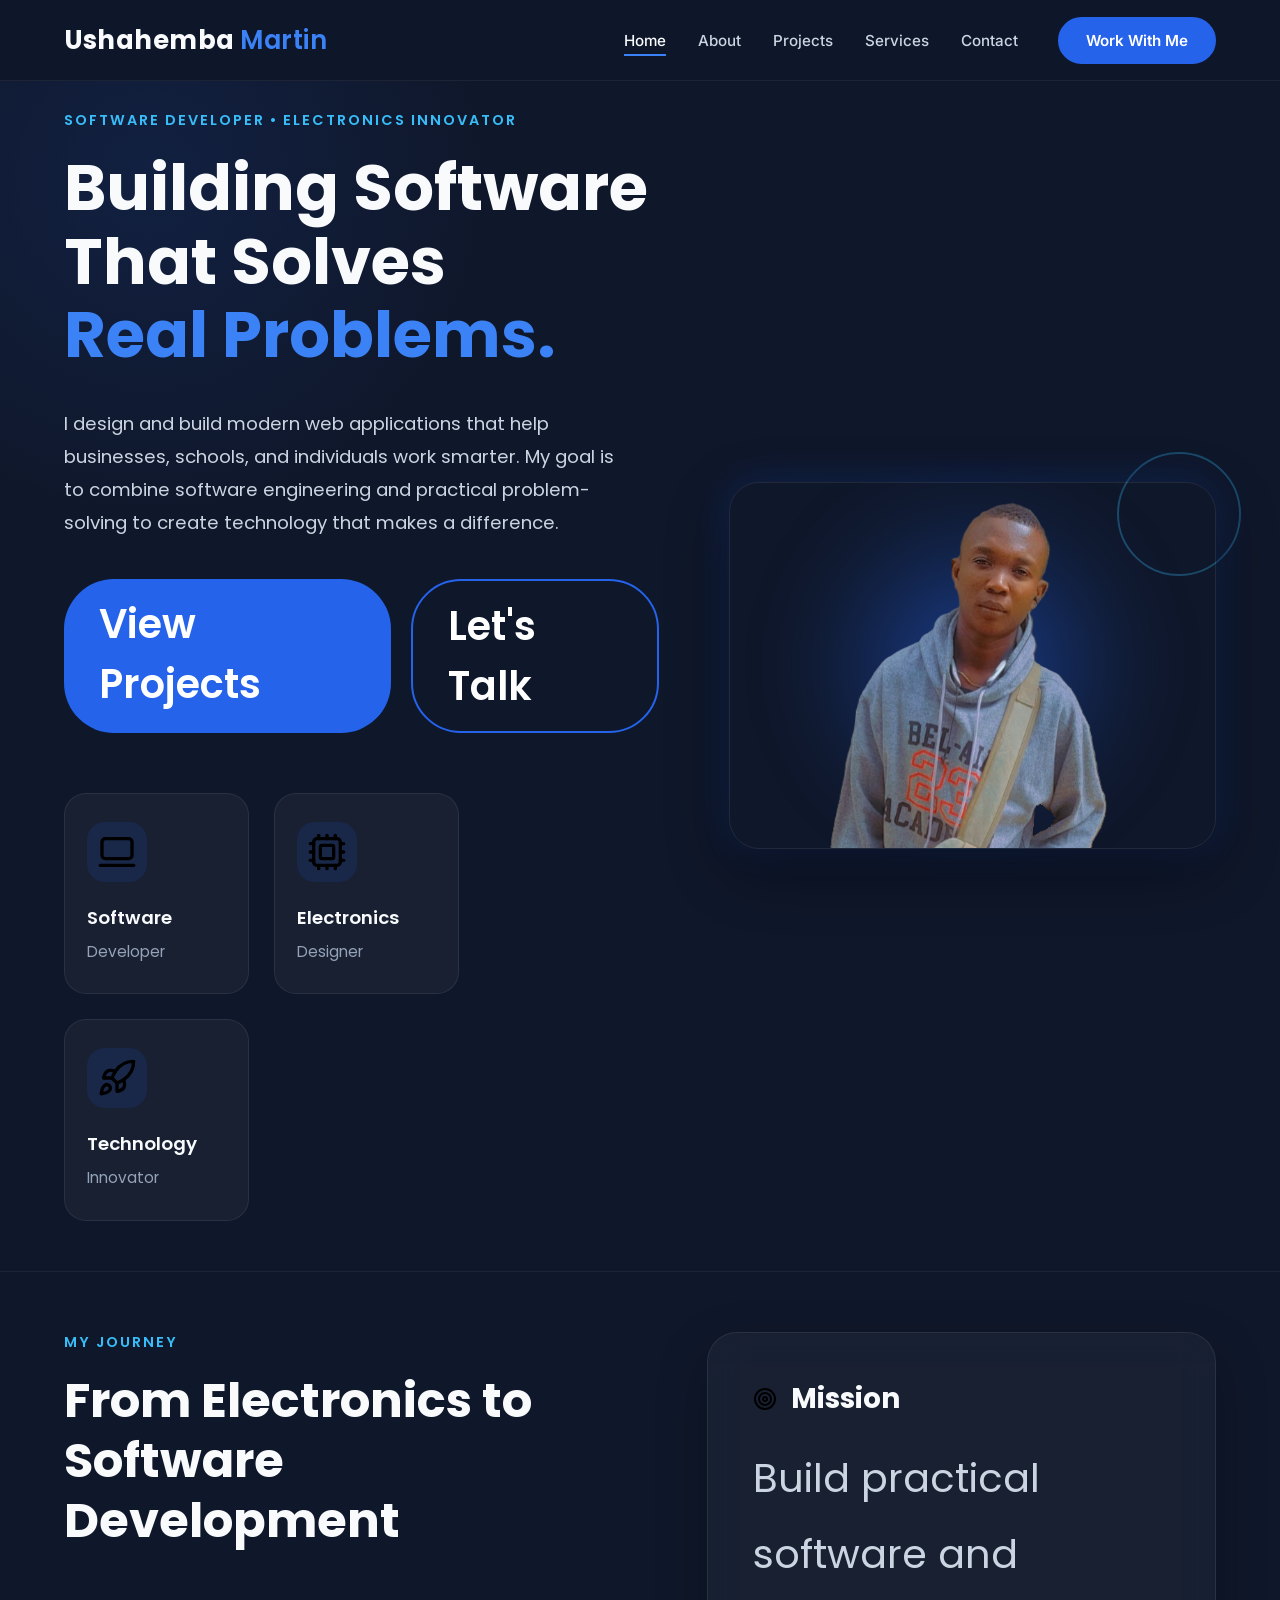
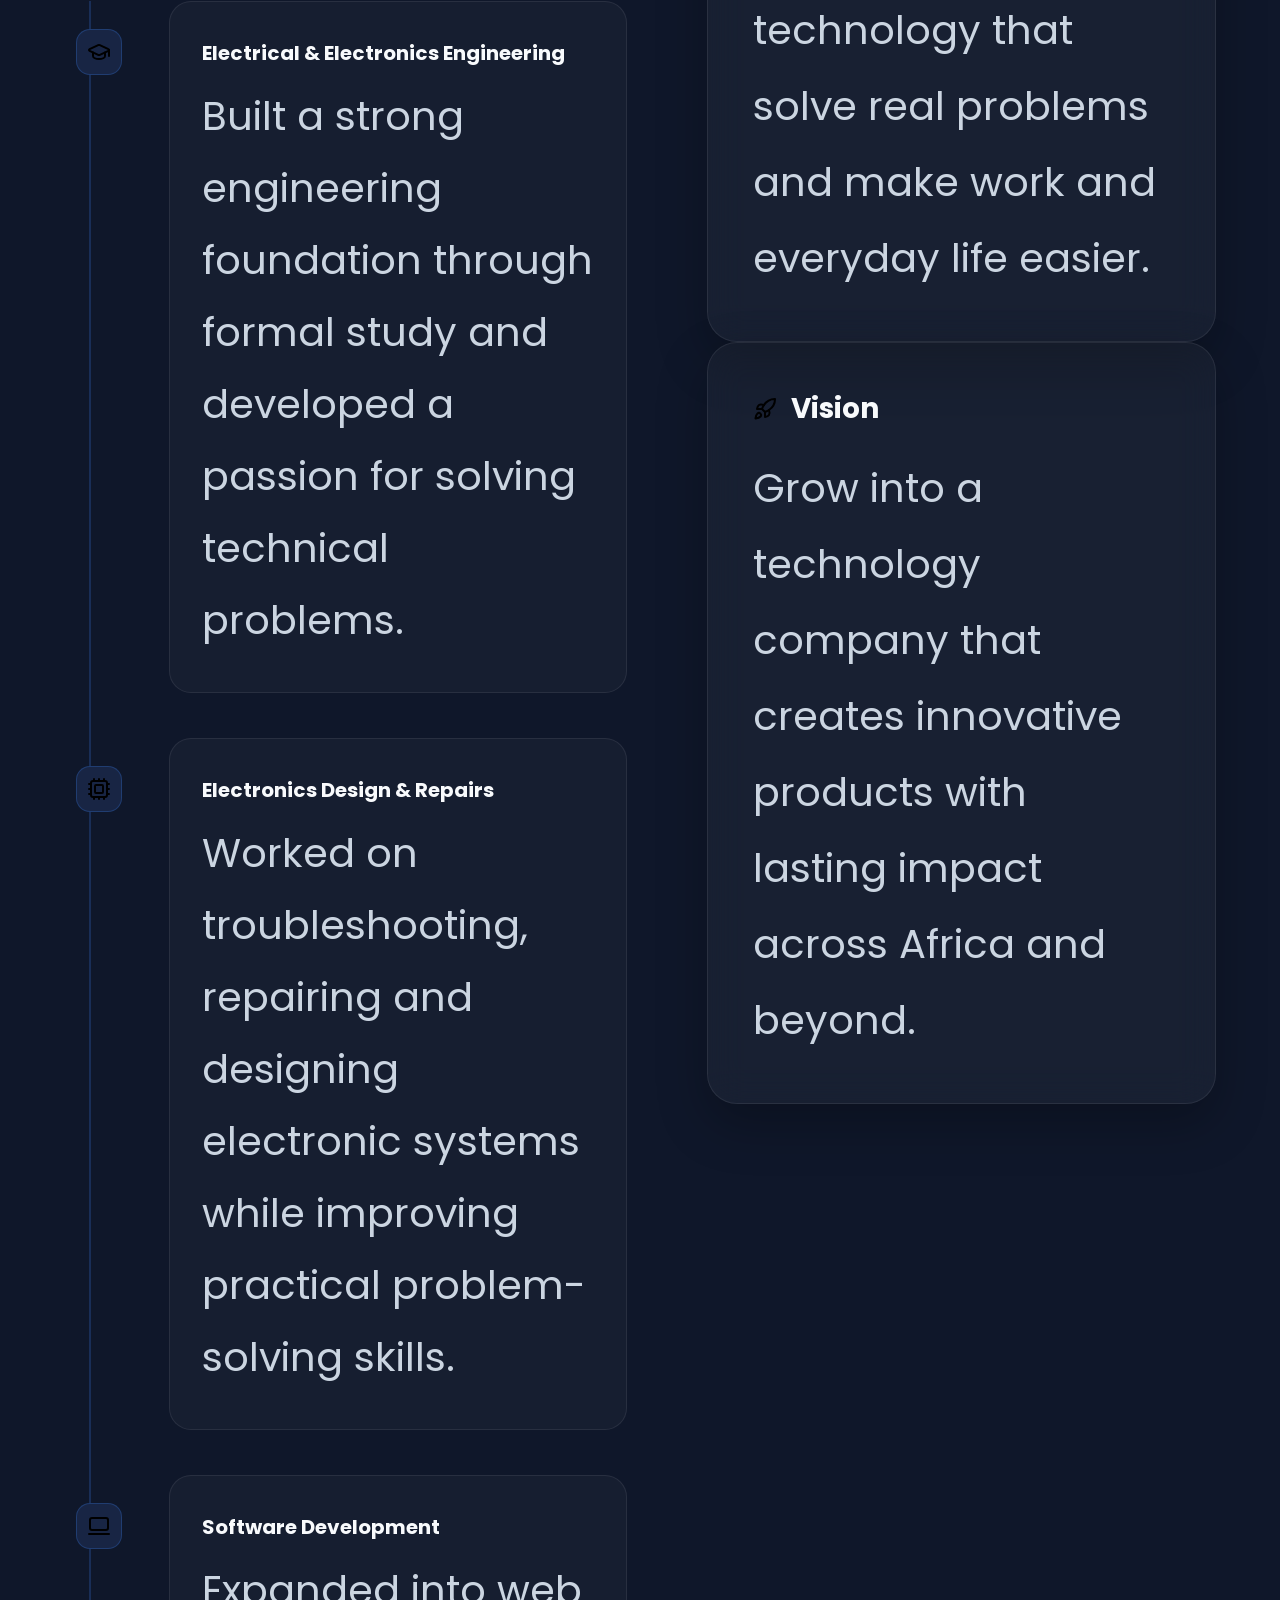
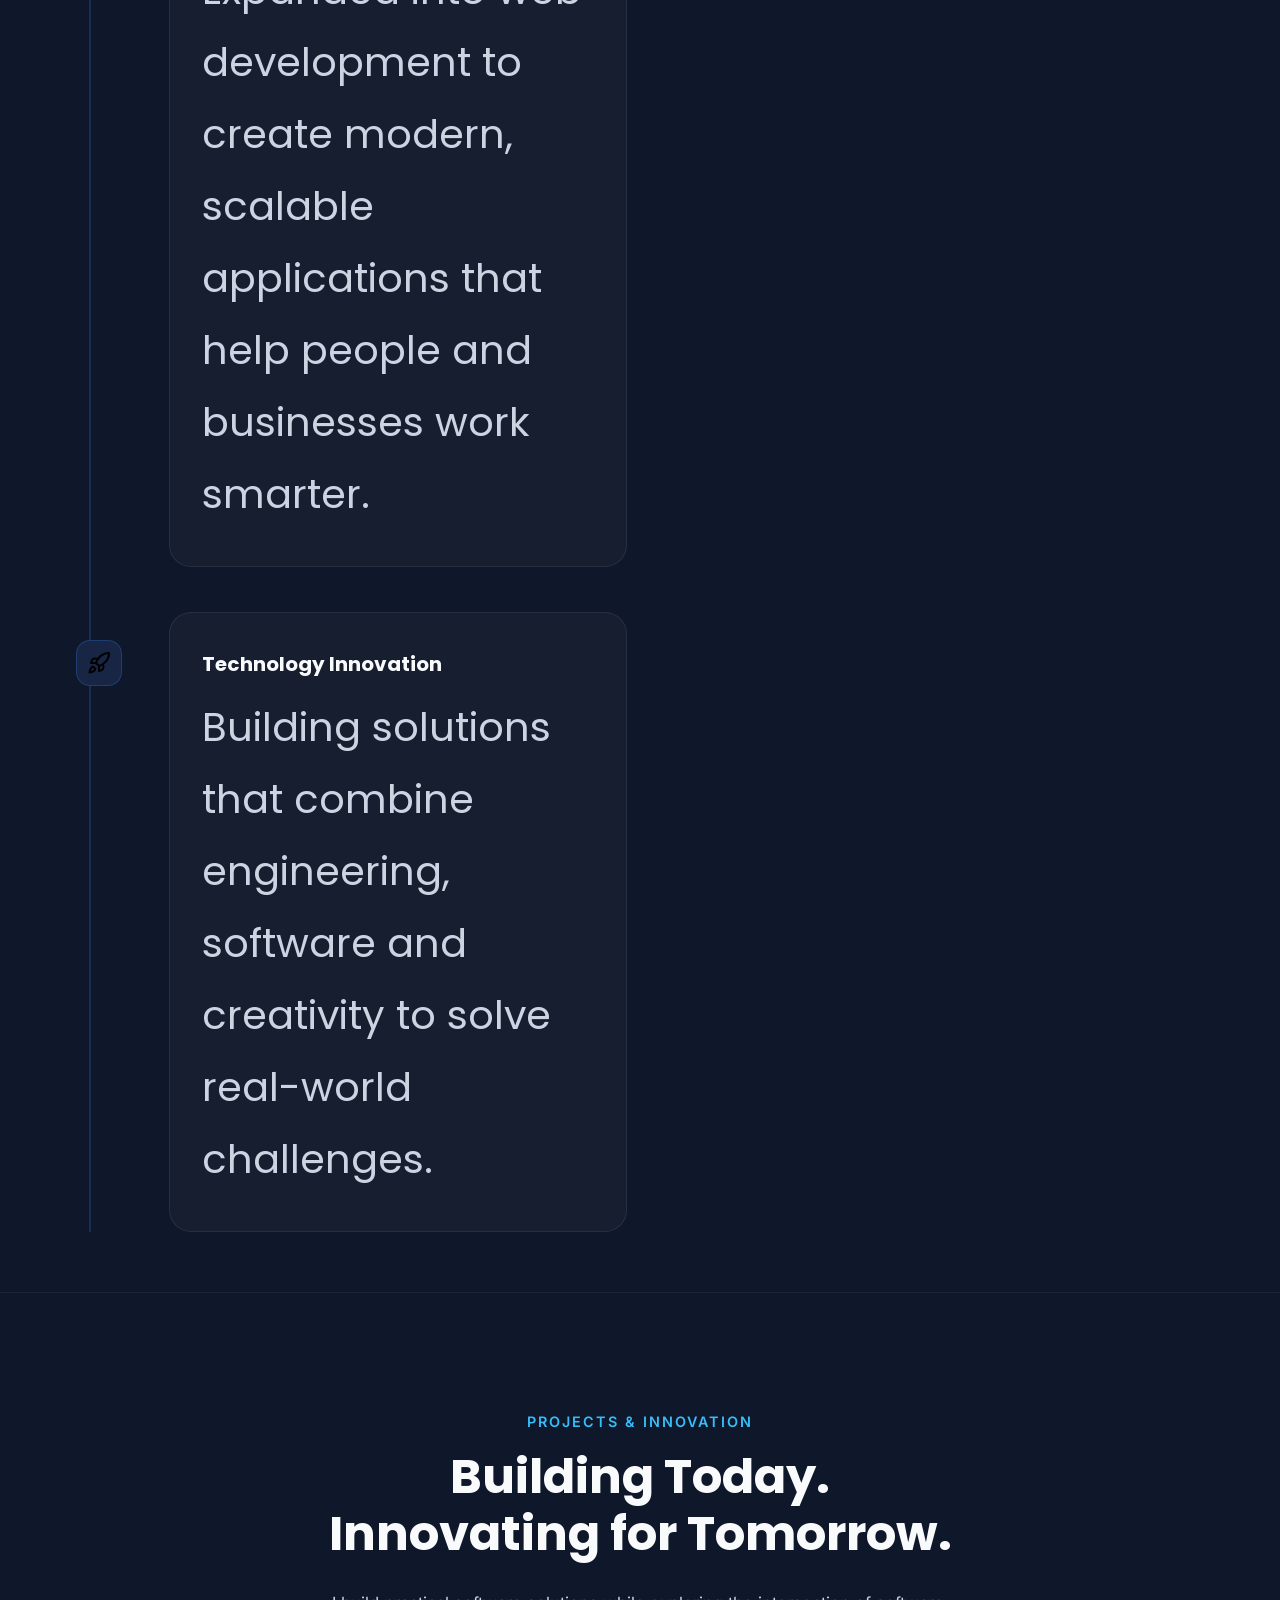
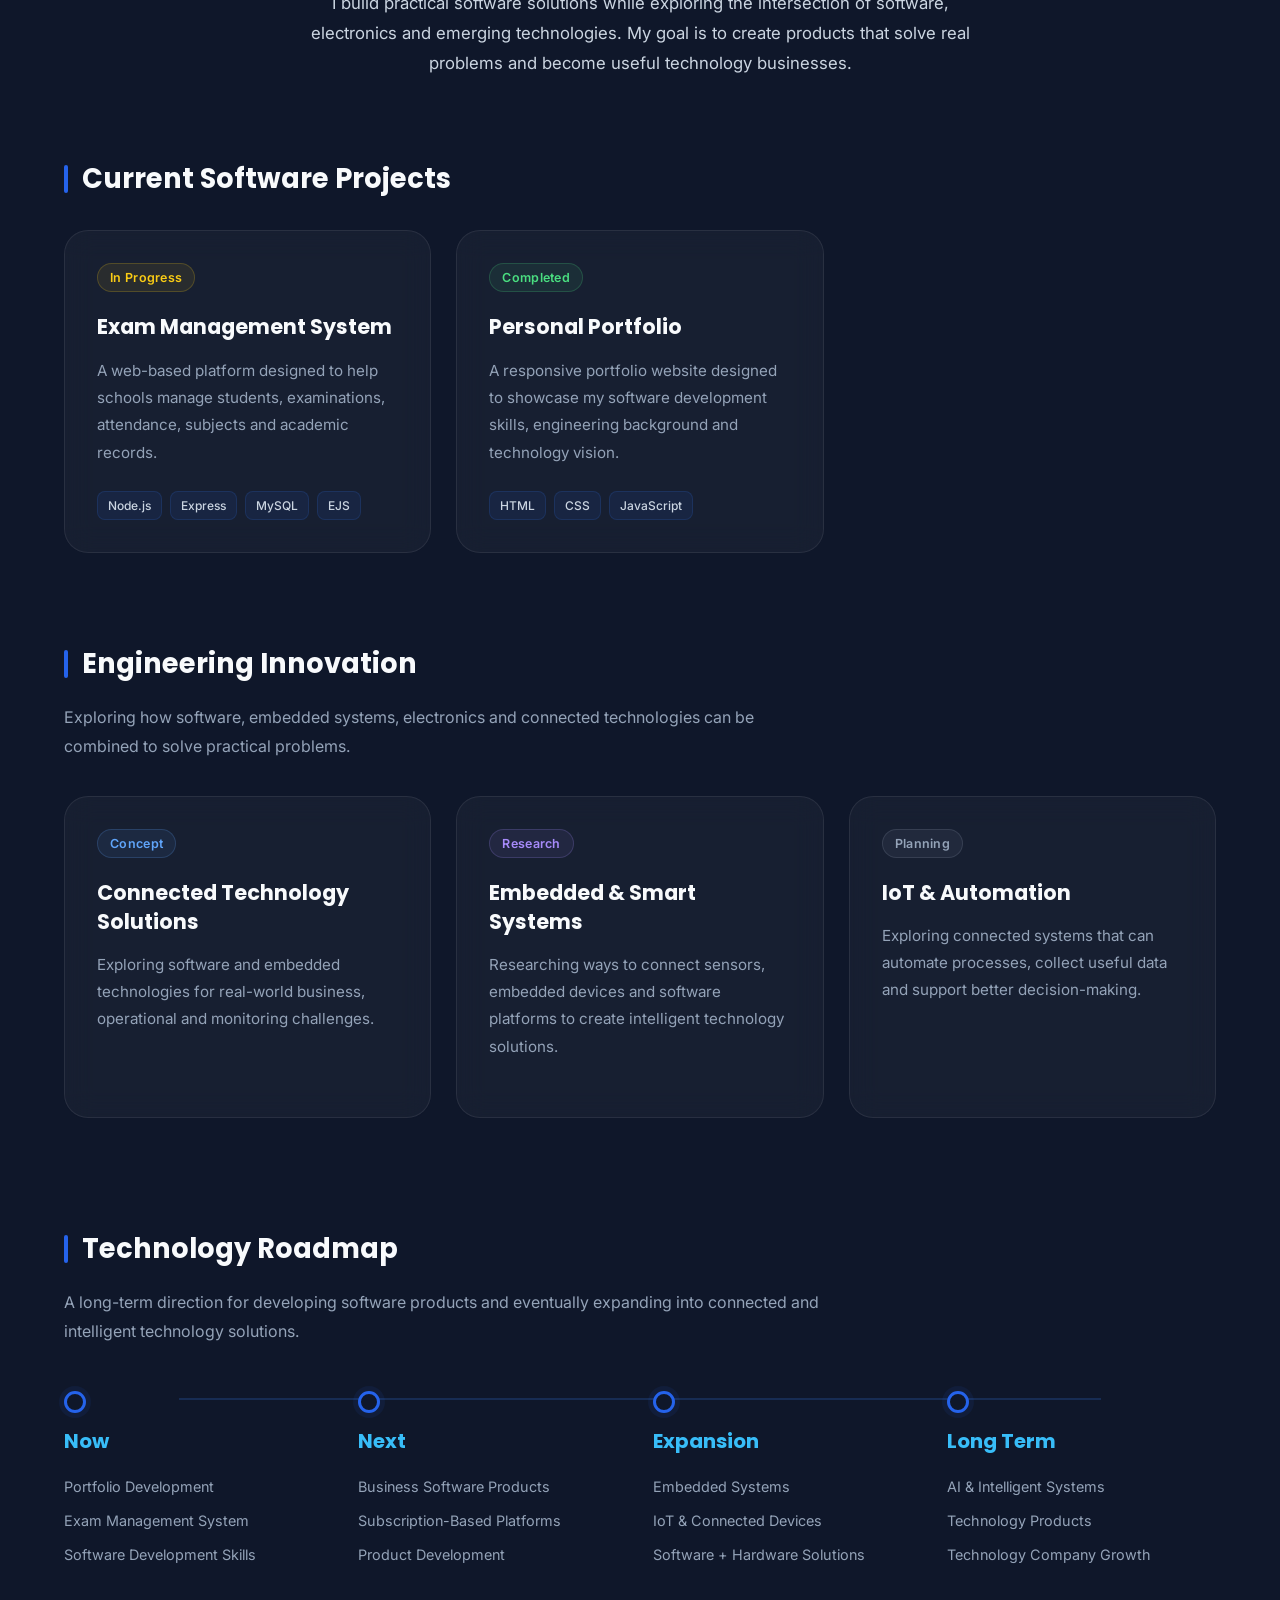
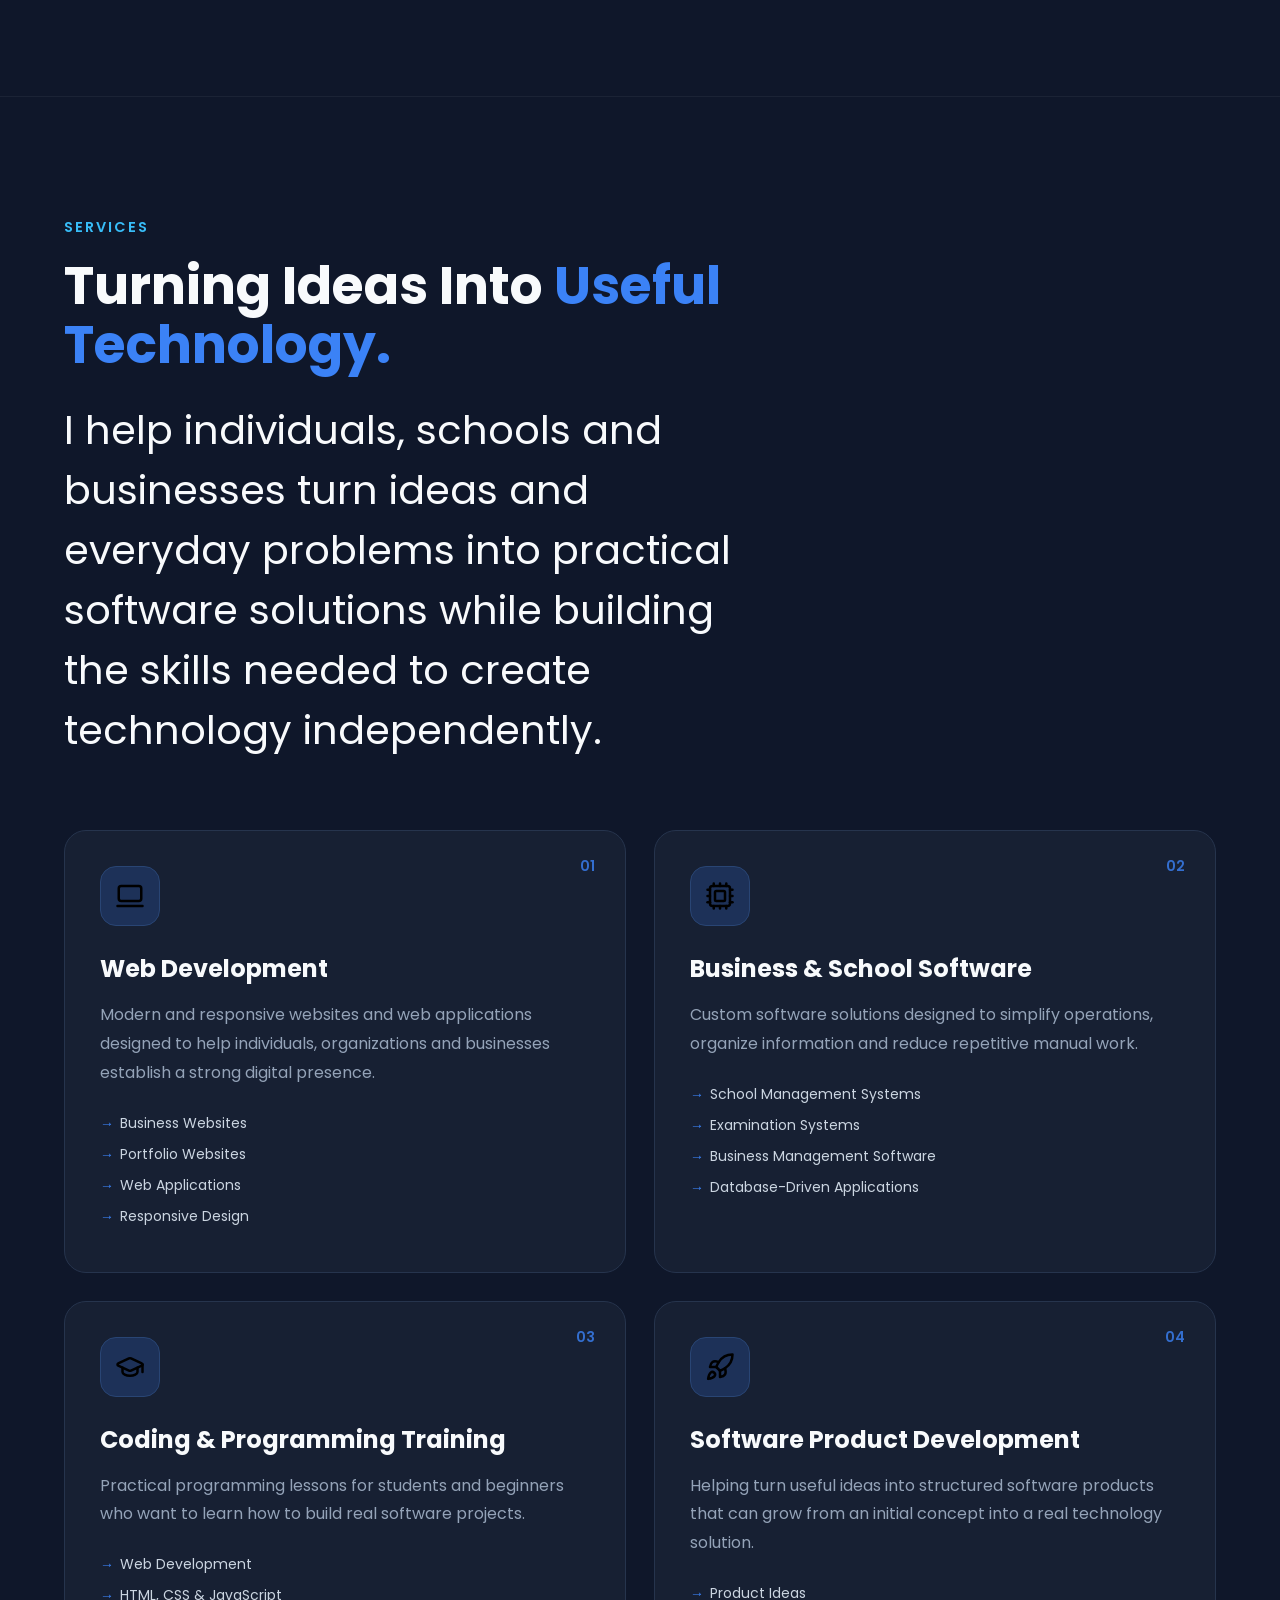
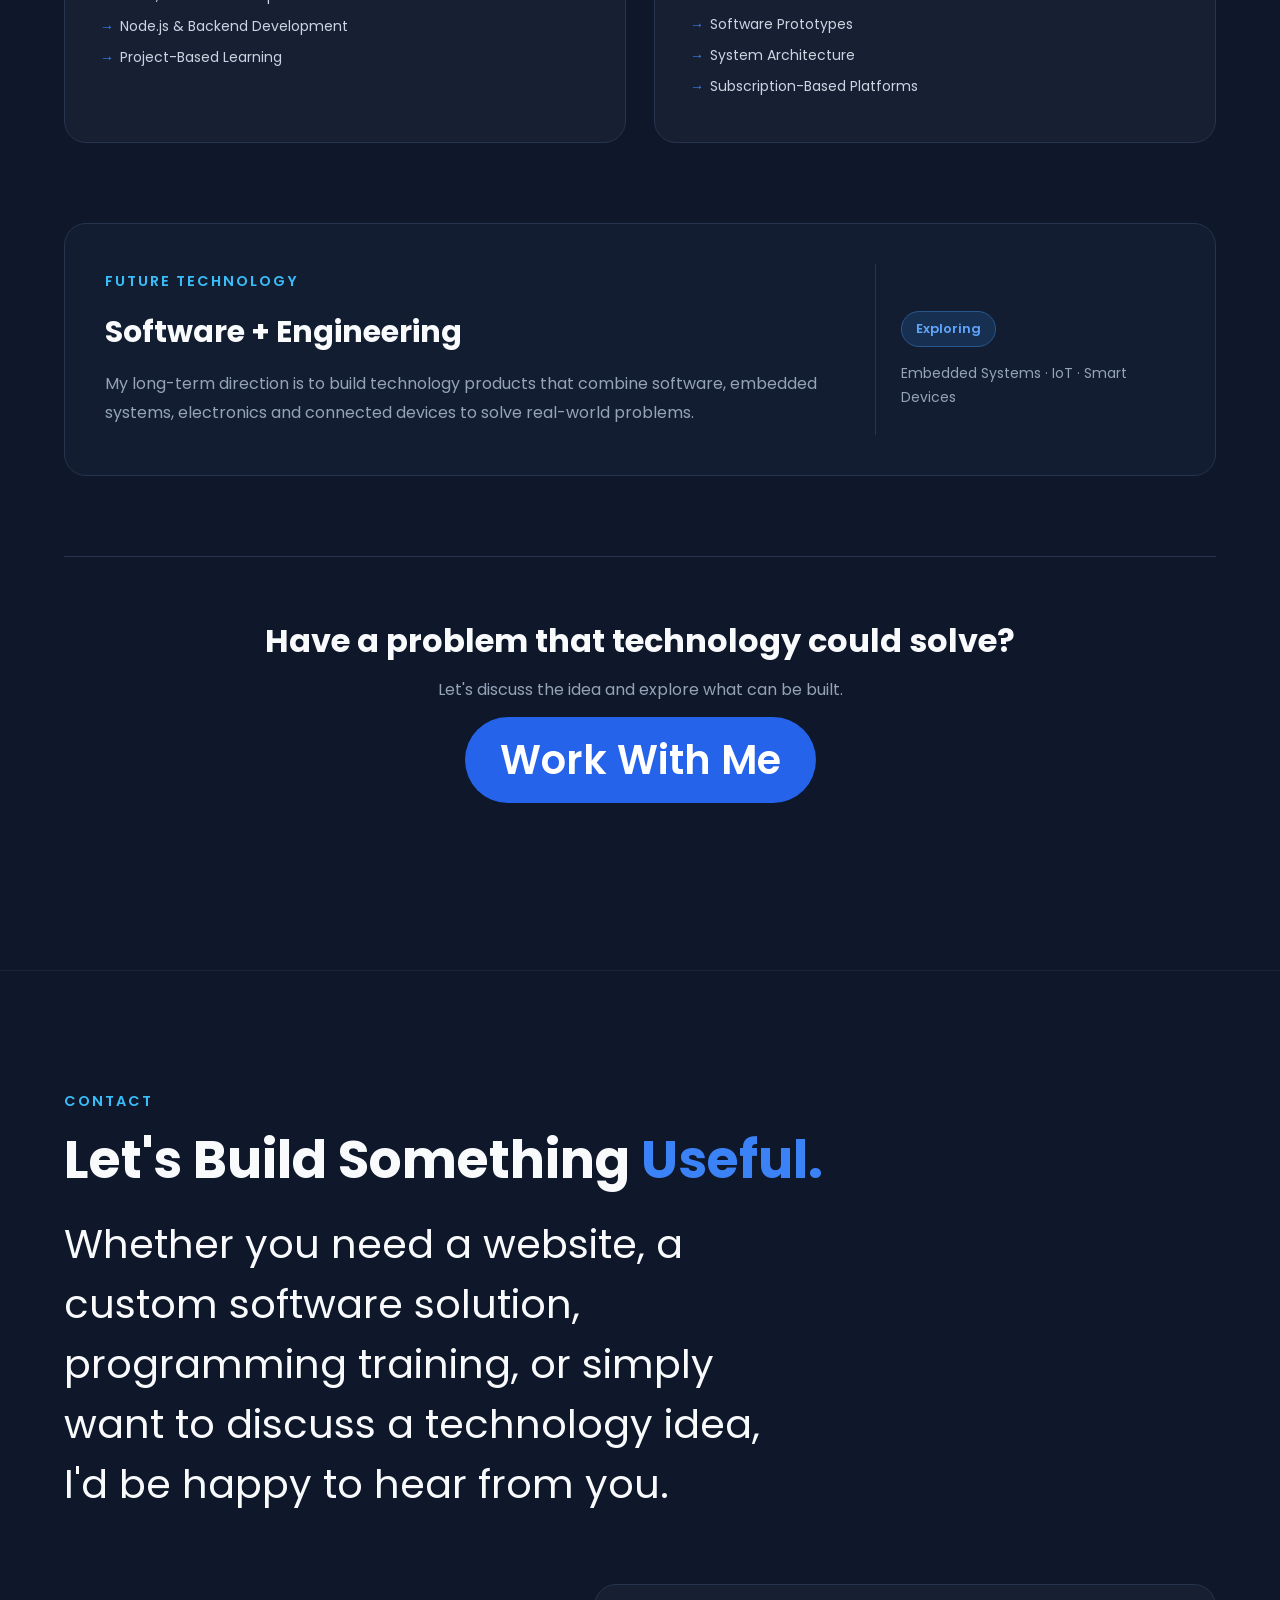
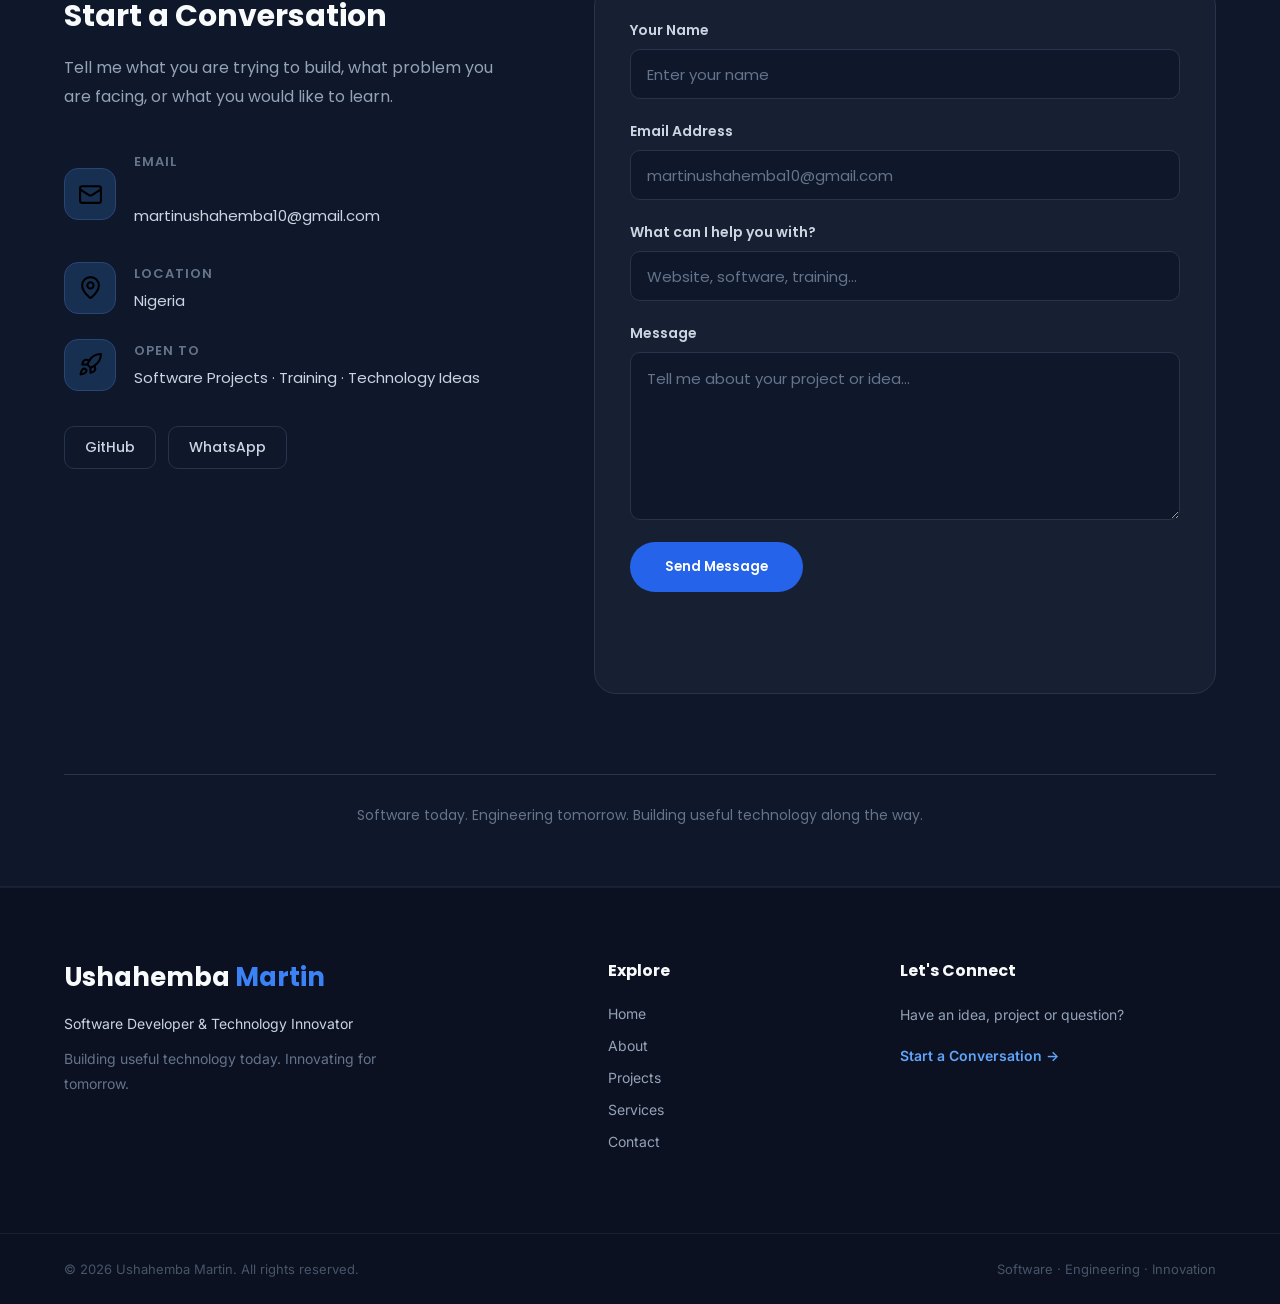
==== commit be53bb65: "Update portfolio interactions and back-to-top button" ====
--- a/index.html
+++ b/index.html
@@ -1400,6 +1400,20 @@
 
     </div>
 
+    <!-- =====================================================
+     BACK TO TOP BUTTON
+===================================================== -->
+
+<button
+    id="back-to-top"
+    class="back-to-top"
+    type="button"
+    aria-label="Back to top"
+    title="Back to top"
+>
+    ↑
+</button>
+
 </footer>
 
     <script src="js/script.js"></script>
--- a/css/style.css
+++ b/css/style.css
@@ -0,0 +1,5011 @@
+/* ===========================
+   GOOGLE FONT
+=========================== */
+
+@import url('https://fonts.googleapis.com/css2?family=Inter:wght@300;400;500;600;700&family=Poppins:wght@500;600;700;800&display=swap');
+
+/* ===========================
+   RESET
+=========================== */
+
+*{
+    margin:0;
+    padding:0;
+    box-sizing:border-box;
+}
+
+html{
+    scroll-behavior:smooth;
+}
+
+body{
+
+    font-family:'Inter',sans-serif;
+    background:#0F172A;
+    color:#F8FAFC;
+}
+
+/* ===========================
+   CONTAINER
+=========================== */
+
+.container{
+
+    width:90%;
+    max-width:1280px;
+    margin:auto;
+}
+
+/* ===========================
+   HEADER
+=========================== */
+
+header{
+
+    position: fixed;
+
+    top: 0;
+
+    left: 0;
+
+    width: 100%;
+
+    background: rgba(15,23,42,.92);
+
+    backdrop-filter: blur(12px);
+
+    border-bottom: 1px solid rgba(255,255,255,.06);
+
+    z-index: 1000;
+}
+
+header .container{
+
+    height:80px;
+
+    display:flex;
+
+    justify-content:space-between;
+
+    align-items:center;
+}
+
+/*====Animate the Navigation
+When the page loads, let the navigation slide down.====*/
+header{
+
+    animation:headerDown .8s ease;
+}
+
+@keyframes headerDown{
+
+    from{
+
+        opacity:0;
+
+        transform:translateY(-40px);
+    }
+
+    to{
+
+        opacity:1;
+
+        transform:translateY(0);
+    }
+
+}
+
+/* ===========================
+   LOGO
+=========================== */
+
+.logo{
+
+    text-decoration: none;
+
+    font-family: 'Poppins', sans-serif;
+
+    font-size: 1.6rem;
+
+    font-weight: 700;
+
+    color: #F8FAFC;
+
+    letter-spacing: .5px;
+
+    transition: .3s ease;
+}
+
+.logo span{
+
+    color: #3B82F6;
+
+    font-weight: 600;
+}
+
+.logo:hover{
+
+    color: #38BDF8;
+}
+/* =========================================================
+   NAVIGATION
+========================================================= */
+
+nav {
+    display: flex;
+    align-items: center;
+    gap: 40px;
+}
+
+
+/* Navigation Menu */
+
+.nav-menu {
+    display: flex;
+    align-items: center;
+    gap: 40px;
+}
+
+
+/* Navigation Links */
+
+.nav-links {
+    list-style: none;
+
+    display: flex;
+    align-items: center;
+
+    gap: 2rem;
+}
+
+.nav-links a {
+    position: relative;
+
+    color: #CBD5E1;
+
+    text-decoration: none;
+
+    font-size: .95rem;
+    font-weight: 500;
+
+    transition: .3s ease;
+}
+
+.nav-links a:hover {
+    color: #F8FAFC;
+}
+
+.nav-links a::after {
+    content: "";
+
+    position: absolute;
+
+    left: 0;
+    bottom: -6px;
+
+    width: 0;
+    height: 2px;
+
+    background: #3B82F6;
+
+    transition: .3s ease;
+}
+
+.nav-links a:hover::after {
+    width: 100%;
+}
+
+.nav-links a.active {
+    color: #F8FAFC;
+}
+
+.nav-links a.active::after {
+    width: 100%;
+}
+
+
+/* =========================================================
+   MOBILE MENU BUTTONS
+   Hidden on desktop
+========================================================= */
+
+.menu-open,
+.menu-close {
+    display: none;
+
+    border: none;
+    background: transparent;
+
+    padding: 0;
+
+    cursor: pointer;
+}
+
+.menu-open img,
+.menu-close img {
+    width: 28px;
+    height: 28px;
+
+    display: block;
+}
+
+/* ===========================
+   BUTTON
+=========================== */
+
+.btn-contact{
+
+    padding: 12px 26px;
+
+    border: 2px solid #2563EB;
+
+    border-radius: 50px;
+
+    background: #2563EB;
+
+    color: white;
+
+    font-size: .95rem;
+
+    font-weight: 600;
+
+    cursor: pointer;
+
+    text-decoration: none;
+
+    transition: .3s ease;
+}
+
+.btn-contact:hover{
+
+    background: transparent;
+
+    text-decoration: none;
+
+    color: #3B82F6;
+}
+
+/* ===========================
+   MAIN
+=========================== */
+
+main{
+
+    padding-top:80px;
+}
+
+/* ===========================
+   TEMPORARY SECTIONS
+=========================== */
+
+section{
+
+    min-height:100vh;
+
+    display:flex;
+
+    justify-content:center;
+
+    align-items:center;
+
+    border-bottom:1px solid rgba(255,255,255,.05);
+
+    font-size:40px;
+
+    font-family:'Poppins';
+}
+/* ===========================
+   HERO
+=========================== */
+
+#hero{
+    position: relative;
+
+    isolation: isolate;
+
+    overflow: hidden;
+
+    min-height:100vh;
+
+    display:flex;
+
+    align-items:center;
+
+    padding-top:30px;
+
+    padding-bottom:50px;
+}
+
+/* Background Glow */
+
+#hero::before{
+
+    content:"";
+
+    position:absolute;
+
+    width:700px;
+
+    height:700px;
+
+    background:radial-gradient(
+        circle,
+        rgba(37,99,235,.12),
+        transparent 70%
+    );
+
+    top:-250px;
+
+    left:-200px;
+
+    z-index:0;
+}
+
+.hero-container{
+
+    position: relative;
+
+    display:grid;
+
+    grid-template-columns:1.1fr .9fr;
+
+    gap:70px;
+
+    align-items:center;
+
+    z-index:1;
+}
+
+.hero-content{
+
+    max-width:650px;
+}
+
+/* Left */
+
+.hero-tag{
+
+    color:#38BDF8;
+
+    font-size:.9rem;
+
+    letter-spacing:2px;
+
+    margin-bottom:20px;
+
+    font-weight:600;
+}
+
+.hero-content h1{
+
+    font-family:'Poppins',sans-serif;
+
+    font-size:4rem;
+
+    line-height:1.15;
+
+    margin-bottom:35px;
+}
+
+.hero-content h1 span{
+
+    color:#3B82F6;
+}
+
+.hero-description{
+
+    color:#CBD5E1;
+
+    font-size:1.15rem;
+
+    line-height:1.8;
+
+    max-width:560px;
+
+    margin-bottom:40px;
+}
+
+/* Buttons */
+
+.hero-buttons{
+
+    display:flex;
+
+    gap:20px;
+}
+
+.btn-primary,
+.btn-secondary{
+
+    text-decoration:none;
+
+    padding:15px 35px;
+
+    border-radius:50px;
+
+    font-weight:600;
+
+    transition:.35s ease;
+}
+
+.btn-primary{
+
+    background:#2563EB;
+
+    color:white;
+}
+
+.btn-primary:hover{
+
+    background:#1D4ED8;
+
+    transform:translateY(-4px);
+
+    box-shadow:0 15px 35px rgba(37,99,235,.35);
+}
+
+.btn-secondary{
+
+    border:2px solid #2563EB;
+
+    color:white;
+}
+
+.btn-secondary:hover{
+
+    background:#2563EB;
+
+    transform:translateY(-4px);
+
+    box-shadow:0 15px 35px rgba(37,99,235,.25);
+}
+
+/* Right */
+
+.hero-image{
+
+    position: relative;
+
+    display: flex;
+
+    justify-content: center;
+
+    align-items: center;
+}
+
+/*====Floating animation: Image slowly floats.====*/
+.hero-image{
+
+    animation:float 5s ease-in-out infinite;
+}
+
+@keyframes float{
+
+    0%{
+
+        transform:translateY(0);
+    }
+
+    50%{
+
+        transform:translateY(-15px);
+    }
+
+    100%{
+
+        transform:translateY(0);
+    }
+
+}
+
+.hero-image::before{
+
+    content:"";
+
+    position:absolute;
+
+    width:340px;
+
+    height:340px;
+
+    background:radial-gradient(circle,
+    rgba(37,99,235,.55) 0%,
+    rgba(37,99,235,.18) 45%,
+    transparent 75%);
+
+    filter:blur(35px);
+
+    z-index:0;
+}
+
+
+/*====Rounded corners
+Thin glass-like border
+Better shadow
+Gentle hover effect====*/
+.hero-image img{
+
+    position:relative;
+
+    width:100%;
+
+    max-width:520px;
+
+    border-radius:30px;
+
+    border:1px solid rgba(255,255,255,.08);
+
+    box-shadow:
+        0 20px 60px rgba(0,0,0,.45),
+        0 0 40px rgba(37,99,235,.25);
+
+    z-index:2;
+
+    transition:.4s ease;
+}
+
+.hero-image img:hover{
+
+    transform:translateY(-8px) scale(1.02);
+}
+
+/*====Decorative circle: Subtle ring behind the photo.====*/
+.hero-image::after{
+
+    content:"";
+
+    position:absolute;
+
+    width:120px;
+
+    height:120px;
+
+    border:2px solid rgba(56,189,248,.3);
+
+    border-radius:50%;
+
+    top:-30px;
+
+    right:-25px;
+
+    z-index:1;
+}
+
+/* ===========================
+   HERO ANIMATIONS
+=========================== */
+
+.hero-content > *{
+
+    opacity:0;
+
+    transform:translateY(35px);
+
+    animation:fadeUp .8s ease forwards;
+}
+
+.hero-tag{
+
+    animation-delay:.2s;
+}
+
+.hero-content h1{
+
+    animation-delay:.4s;
+}
+
+.hero-description{
+
+    animation-delay:.6s;
+}
+
+.hero-buttons{
+
+    animation-delay:.8s;
+}
+
+@keyframes fadeUp{
+
+    from{
+
+        opacity:0;
+
+        transform:translateY(35px);
+    }
+
+    to{
+
+        opacity:1;
+
+        transform:translateY(0);
+    }
+
+}
+
+/* ===========================
+   HERO HIGHLIGHTS
+=========================== */
+
+.hero-highlights{
+
+    display:flex;
+
+    gap:25px;
+
+    margin-top:60px;
+
+    flex-wrap:wrap;
+}
+
+.highlight-card{
+
+    width:185px;
+
+    padding:28px 22px;
+
+    background:rgba(255,255,255,.04);
+
+    border:1px solid rgba(255,255,255,.08);
+
+    border-radius:22px;
+
+    backdrop-filter:blur(14px);
+
+    transition:all .35s ease;
+
+    cursor:default;
+
+    position:relative;
+
+    overflow:hidden;
+}
+
+/* Soft blue light */
+
+.highlight-card::before{
+
+    content:"";
+
+    position:absolute;
+
+    width:180px;
+
+    height:180px;
+
+    background:radial-gradient(circle,
+        rgba(59,130,246,.18),
+        transparent 70%);
+
+    top:-90px;
+
+    right:-90px;
+
+    opacity:0;
+
+    transition:.4s ease;
+}
+
+.highlight-card:hover{
+
+    transform:translateY(-10px);
+
+    border-color:#3B82F6;
+
+    box-shadow:
+        0 20px 40px rgba(0,0,0,.35),
+        0 0 30px rgba(37,99,235,.18);
+}
+
+.highlight-card:hover::before{
+
+    opacity:1;
+}
+
+.highlight-icon{
+
+    width:60px;
+
+    height:60px;
+
+    display:flex;
+
+    justify-content:center;
+
+    align-items:center;
+
+    border-radius:18px;
+
+    background:rgba(37,99,235,.12);
+
+    margin-bottom:22px;
+
+    transition:.35s ease;
+}
+
+.highlight-icon img{
+
+    width:40px;
+
+    height:40px;
+
+    transition:.35s ease;
+}
+
+.highlight-card:hover .highlight-icon{
+
+    transform:rotate(-8deg) scale(1.08);
+
+    background:rgba(37,99,235,.2);
+}
+
+.highlight-card:hover .highlight-icon img{
+
+    transform:scale(1.1);
+}
+
+.highlight-card h3{
+
+    font-family:'Poppins',sans-serif;
+
+    font-size:1.15rem;
+
+    font-weight:600;
+
+    margin-bottom:8px;
+
+    color:#F8FAFC;
+}
+
+.highlight-card p{
+
+    color:#94A3B8;
+
+    font-size:.96rem;
+
+    line-height:1.7;
+}
+
+/* ===========================
+   HERO HIGHLIGHTS ANIMATION
+=========================== */
+
+.hero-highlights .highlight-card{
+
+    opacity:0;
+
+    transform:translateY(35px);
+
+    animation:fadeUp .8s ease forwards;
+}
+
+.hero-highlights .highlight-card:nth-child(1){
+
+    animation-delay:1s;
+}
+
+.hero-highlights .highlight-card:nth-child(2){
+
+    animation-delay:1.2s;
+}
+
+.hero-highlights .highlight-card:nth-child(3){
+
+    animation-delay:1.4s;
+}
+
+/* ===========================
+   ABOUT
+=========================== */
+
+#about{
+
+    padding:60px 0;
+
+    display:flex;
+
+    align-items:center;
+}
+
+.about-container{
+
+    display:grid;
+
+    grid-template-columns:1.05fr .95fr;
+
+    gap:80px;
+
+    align-items:start;
+}
+
+/* ===========================
+   SECTION TITLE
+=========================== */
+
+.section-tag{
+
+    color:#38BDF8;
+
+    font-size:.9rem;
+
+    font-weight:600;
+
+    letter-spacing:2px;
+
+    margin-bottom:18px;
+}
+
+.about-left h2{
+
+    font-family:'Poppins',sans-serif;
+
+    font-size:3rem;
+
+    line-height:1.25;
+
+    margin-bottom:50px;
+}
+
+/* ===========================
+   TIMELINE
+=========================== */
+
+.journey-timeline{
+
+    position:relative;
+
+    padding-left:70px;
+}
+
+/* Vertical Line */
+
+.journey-timeline::before{
+
+    content:"";
+
+    position:absolute;
+
+    left:25px;
+
+    top:0;
+
+    bottom:0;
+
+    width:2px;
+
+    background:rgba(59,130,246,.22);
+}
+
+/* Timeline Item */
+
+.timeline-item{
+
+    position:relative;
+
+    margin-bottom:45px;
+}
+
+.timeline-item:last-child{
+
+    margin-bottom:0;
+}
+
+/* Icon */
+
+.timeline-icon{
+
+    position:absolute;
+
+    left:-58px;
+
+    top:28px;
+
+    width:46px;
+
+    height:46px;
+
+    display:flex;
+
+    justify-content:center;
+
+    align-items:center;
+
+    background:#182544;
+
+    border:1px solid rgba(59,130,246,.25);
+
+    border-radius:14px;
+
+    z-index:2;
+
+    transition:.35s ease;
+}
+
+.timeline-icon img{
+
+    width:24px;
+
+    height:24px;
+
+    transition:transform .35s ease;
+}
+
+.timeline-item:hover .timeline-icon{
+
+    transform:rotate(-6deg) scale(1.05);
+
+    background:rgba(37,99,235,.2);
+
+    border-color:#3B82F6;
+}
+
+.timeline-item:hover .timeline-icon img{
+
+    transform:scale(1.1);
+}
+
+/* Content */
+
+.timeline-content{
+
+    margin-left:35px;
+
+    background:rgba(255,255,255,.03);
+
+    border:1px solid rgba(255,255,255,.08);
+
+    border-radius:22px;
+
+    padding:36px 32px;
+
+    transition:.35s ease;
+}
+
+.timeline-item:hover .timeline-content{
+
+    transform:translateX(8px);
+
+    border-color:#3B82F6;
+
+    box-shadow:
+        0 18px 40px rgba(0,0,0,.35),
+        0 0 25px rgba(37,99,235,.15);
+}
+
+.timeline-content h3{
+
+    font-family:'Poppins',sans-serif;
+
+    margin-bottom:12px;
+
+    font-size:1.25rem;
+}
+
+.timeline-content p{
+
+    color:#CBD5E1;
+
+    line-height:1.8;
+}
+
+/* ===========================
+   RIGHT CARD
+=========================== */
+
+.about-card{
+
+    background:rgba(255,255,255,.04);
+
+    border:1px solid rgba(255,255,255,.08);
+
+    border-radius:30px;
+
+    padding:45px;
+
+    backdrop-filter:blur(18px);
+
+    box-shadow:0 20px 50px rgba(0,0,0,.25);
+
+    transition:.35s ease;
+}
+
+.about-card:hover{
+
+    transform:translateY(-8px);
+
+    border-color:#3B82F6;
+}
+
+/* Replace ONLY this section */
+
+.about-card h3{
+
+    display:flex;
+
+    align-items:center;
+
+    gap:14px;
+
+    font-family:'Poppins',sans-serif;
+
+    font-size:1.75rem;
+
+    font-weight:700;
+
+    margin-bottom:20px;
+}
+
+/* Add this new rule */
+
+.about-card h3 img{
+
+    width:24px;
+
+    height:24px;
+}
+
+.about-card p{
+
+    color:#CBD5E1;
+
+    line-height:1.9;
+
+    margin-bottom:22px;
+}
+
+.about-card p:last-child{
+
+    margin-bottom:0;
+}
+
+/* ===========================
+   PROJECTS SECTION
+=========================== */
+
+#projects{
+
+    position:relative;
+
+    padding:120px 0;
+
+    display:block;
+
+    min-height:auto;
+
+    font-family:'Inter',sans-serif;
+}
+
+/* ===========================
+   PROJECTS CONTAINER
+=========================== */
+
+.projects-container{
+
+    position:relative;
+
+    width:90%;
+
+    max-width:1280px;
+
+    margin:auto;
+}
+
+
+/* ===========================
+   PROJECTS HEADER
+=========================== */
+
+.projects-header{
+
+    max-width:760px;
+
+    margin:0 auto 80px;
+
+    text-align:center;
+}
+
+.projects-header .section-tag{
+
+    color:#38BDF8;
+
+    font-size:.9rem;
+
+    letter-spacing:2px;
+
+    font-weight:600;
+
+    margin-bottom:18px;
+}
+
+.projects-header h2{
+
+    font-family:'Poppins',sans-serif;
+
+    font-size:3rem;
+
+    line-height:1.2;
+
+    margin-bottom:25px;
+
+    color:#F8FAFC;
+}
+
+.projects-header .section-description{
+
+    color:#CBD5E1;
+
+    font-size:1.05rem;
+
+    line-height:1.8;
+
+    max-width:700px;
+
+    margin:auto;
+}
+
+
+/* ===========================
+   PROJECT GROUP
+=========================== */
+
+.projects-group{
+
+    margin-bottom:90px;
+}
+
+.group-title{
+
+    font-family:'Poppins',sans-serif;
+
+    font-size:1.7rem;
+
+    color:#F8FAFC;
+
+    margin-bottom:30px;
+
+    position:relative;
+
+    padding-left:18px;
+}
+
+/* Blue accent beside group title */
+
+.group-title::before{
+
+    content:"";
+
+    position:absolute;
+
+    left:0;
+
+    top:50%;
+
+    transform:translateY(-50%);
+
+    width:4px;
+
+    height:28px;
+
+    background:#2563EB;
+
+    border-radius:10px;
+}
+
+
+/* ===========================
+   GROUP DESCRIPTION
+=========================== */
+
+.group-description{
+
+    color:#94A3B8;
+
+    font-size:1rem;
+
+    line-height:1.8;
+
+    max-width:760px;
+
+    margin-top:-12px;
+
+    margin-bottom:35px;
+}
+
+
+/* ===========================
+   PROJECT GRID
+=========================== */
+
+.projects-grid{
+
+    display:grid;
+
+    grid-template-columns:repeat(3,1fr);
+
+    gap:25px;
+}
+
+
+/* ===========================
+   PROJECT CARD
+=========================== */
+
+.project-card{
+
+    position:relative;
+
+    padding:32px;
+
+    min-height:270px;
+
+    display:flex;
+
+    flex-direction:column;
+
+    background:rgba(255,255,255,.035);
+
+    border:1px solid rgba(255,255,255,.08);
+
+    border-radius:24px;
+
+    backdrop-filter:blur(14px);
+
+    overflow:hidden;
+
+    transition:all .35s ease;
+}
+
+
+/* Soft background glow */
+
+.project-card::before{
+
+    content:"";
+
+    position:absolute;
+
+    width:220px;
+
+    height:220px;
+
+    top:-120px;
+
+    right:-100px;
+
+    background:radial-gradient(
+        circle,
+        rgba(37,99,235,.18),
+        transparent 70%
+    );
+
+    opacity:0;
+
+    transition:.4s ease;
+
+    pointer-events:none;
+}
+
+
+/* Hover */
+
+.project-card:hover{
+
+    transform:translateY(-10px);
+
+    border-color:#3B82F6;
+
+    box-shadow:
+        0 20px 45px rgba(0,0,0,.35),
+        0 0 30px rgba(37,99,235,.15);
+}
+
+.project-card:hover::before{
+
+    opacity:1;
+}
+
+
+/* ===========================
+   PROJECT STATUS
+=========================== */
+
+.project-status{
+
+    display:inline-flex;
+
+    align-items:center;
+
+    width:max-content;
+
+    padding:6px 12px;
+
+    margin-bottom:20px;
+
+    border-radius:50px;
+
+    font-size:.78rem;
+
+    font-weight:600;
+
+    letter-spacing:.3px;
+
+    border:1px solid transparent;
+}
+
+
+/* Completed */
+
+.project-status.completed{
+
+    color:#4ADE80;
+
+    background:rgba(74,222,128,.08);
+
+    border-color:rgba(74,222,128,.2);
+}
+
+
+/* In Progress */
+
+.project-status.in-progress{
+
+    color:#FACC15;
+
+    background:rgba(250,204,21,.08);
+
+    border-color:rgba(250,204,21,.2);
+}
+
+
+/* Concept */
+
+.project-status.concept{
+
+    color:#60A5FA;
+
+    background:rgba(96,165,250,.08);
+
+    border-color:rgba(96,165,250,.2);
+}
+
+
+/* Research */
+
+.project-status.research{
+
+    color:#A78BFA;
+
+    background:rgba(167,139,250,.08);
+
+    border-color:rgba(167,139,250,.2);
+}
+
+
+/* Planning */
+
+.project-status.planning{
+
+    color:#94A3B8;
+
+    background:rgba(148,163,184,.08);
+
+    border-color:rgba(148,163,184,.18);
+}
+
+
+/* ===========================
+   PROJECT TITLE
+=========================== */
+
+.project-card h4{
+
+    font-family:'Poppins',sans-serif;
+
+    font-size:1.3rem;
+
+    line-height:1.4;
+
+    color:#F8FAFC;
+
+    margin-bottom:15px;
+}
+
+
+/* ===========================
+   PROJECT DESCRIPTION
+=========================== */
+
+.project-card p{
+
+    color:#94A3B8;
+
+    font-size:.95rem;
+
+    line-height:1.8;
+
+    margin-bottom:25px;
+}
+
+
+/* ===========================
+   TECHNOLOGY STACK
+=========================== */
+
+.tech-stack{
+
+    display:flex;
+
+    flex-wrap:wrap;
+
+    gap:8px;
+
+    margin-top:auto;
+}
+
+.tech-stack span{
+
+    padding:6px 10px;
+
+    background:rgba(37,99,235,.09);
+
+    border:1px solid rgba(59,130,246,.15);
+
+    border-radius:8px;
+
+    color:#CBD5E1;
+
+    font-size:.75rem;
+
+    font-weight:500;
+}
+
+
+/* ===========================
+   TECHNOLOGY ROADMAP
+=========================== */
+
+.projects-roadmap{
+
+    margin-top:20px;
+
+    padding-top:20px;
+}
+
+
+/* ===========================
+   ROADMAP
+=========================== */
+
+.roadmap{
+
+    position:relative;
+
+    display:grid;
+
+    grid-template-columns:repeat(4,1fr);
+
+    gap:25px;
+
+    margin-top:45px;
+}
+
+
+/* Connecting line */
+
+.roadmap::before{
+
+    content:"";
+
+    position:absolute;
+
+    left:10%;
+
+    right:10%;
+
+    top:7px;
+
+    height:2px;
+
+    background:rgba(59,130,246,.2);
+
+    z-index:0;
+}
+
+
+/* ===========================
+   ROADMAP ITEM
+=========================== */
+
+.roadmap-item{
+
+    position:relative;
+
+    z-index:1;
+
+    padding-top:35px;
+}
+
+
+/* Timeline dot */
+
+.roadmap-item::before{
+
+    content:"";
+
+    position:absolute;
+
+    top:0;
+
+    left:0;
+
+    width:16px;
+
+    height:16px;
+
+    background:#0F172A;
+
+    border:3px solid #2563EB;
+
+    border-radius:50%;
+
+    box-shadow:0 0 0 5px rgba(37,99,235,.08);
+}
+
+
+/* Year */
+
+.roadmap-item h4{
+
+    font-family:'Poppins',sans-serif;
+
+    font-size:1.25rem;
+
+    color:#38BDF8;
+
+    margin-bottom:18px;
+}
+
+
+/* Roadmap list */
+
+.roadmap-item ul{
+
+    list-style:none;
+
+    padding:0;
+
+    margin:0;
+}
+
+.roadmap-item li{
+
+    color:#94A3B8;
+
+    font-size:.9rem;
+
+    line-height:1.8;
+
+    margin-bottom:8px;
+}
+
+
+/* ===========================
+   PROJECTS ANIMATION
+=========================== */
+
+.projects-header,
+.projects-group,
+.projects-roadmap{
+
+    animation:projectsFadeUp .8s ease both;
+}
+
+.projects-group:nth-of-type(2){
+
+    animation-delay:.15s;
+}
+
+.projects-roadmap{
+
+    animation-delay:.3s;
+}
+
+@keyframes projectsFadeUp{
+
+    from{
+
+        opacity:0;
+
+        transform:translateY(30px);
+    }
+
+    to{
+
+        opacity:1;
+
+        transform:translateY(0);
+    }
+}
+
+
+/* ===========================
+   RESPONSIVE
+=========================== */
+
+@media(max-width:1000px){
+
+    .projects-grid{
+
+        grid-template-columns:repeat(2,1fr);
+    }
+
+    .roadmap{
+
+        grid-template-columns:repeat(2,1fr);
+
+        row-gap:45px;
+    }
+
+    .roadmap::before{
+
+        display:none;
+    }
+
+}
+
+
+@media(max-width:700px){
+
+    #projects{
+
+        padding:90px 0;
+    }
+
+    .projects-header{
+
+        margin-bottom:60px;
+    }
+
+    .projects-header h2{
+
+        font-size:2.3rem;
+    }
+
+    .projects-grid{
+
+        grid-template-columns:1fr;
+    }
+
+    .project-card{
+
+        min-height:auto;
+
+        padding:28px;
+    }
+
+    .roadmap{
+
+        grid-template-columns:1fr;
+
+        gap:35px;
+    }
+
+    .roadmap-item{
+
+        padding-top:30px;
+
+        padding-left:30px;
+    }
+
+    .roadmap-item::before{
+
+        left:0;
+    }
+
+}
+
+/* ===========================
+   SERVICES SECTION
+=========================== */
+
+#services {
+    padding: 120px 0;
+    background: #0f172a;
+}
+
+.services-container {
+    width: 90%;
+    max-width: 1280px;
+    margin: 0 auto;
+}
+
+
+/* ===========================
+   SERVICES HEADER
+=========================== */
+
+.services-header {
+    max-width: 800px;
+    margin-bottom: 70px;
+}
+
+.services-header h2 {
+    font-size: 52px;
+    line-height: 1.15;
+    margin: 15px 0 25px;
+    color: #f8fafc;
+}
+
+.services-header h2 span {
+    color: #3b82f6;
+}
+
+.services-header .section-description {
+    max-width: 720px;
+}
+
+
+/* ===========================
+   SERVICES GRID
+=========================== */
+
+.services-grid {
+    display: grid;
+    grid-template-columns: repeat(2, 1fr);
+    gap: 28px;
+}
+
+
+/* ===========================
+   SERVICE CARD
+=========================== */
+
+.service-card {
+    position: relative;
+
+    padding: 35px;
+
+    background: #172033;
+
+    border: 1px solid #26344d;
+
+    border-radius: 22px;
+
+    transition:
+        transform 0.3s ease,
+        border-color 0.3s ease,
+        box-shadow 0.3s ease;
+}
+
+.service-card:hover {
+    transform: translateY(-8px);
+
+    border-color: #3b82f6;
+
+    box-shadow: 0 20px 45px rgba(0, 0, 0, 0.25);
+}
+
+
+/* ===========================
+   SERVICE NUMBER
+=========================== */
+
+.service-number {
+    position: absolute;
+
+    top: 25px;
+    right: 30px;
+
+    font-size: 14px;
+    font-weight: 600;
+
+    color: #3b82f6;
+
+    opacity: 0.8;
+}
+
+
+/* ===========================
+   SERVICE ICON
+=========================== */
+
+.service-icon {
+    width: 60px;
+    height: 60px;
+
+    display: flex;
+    align-items: center;
+    justify-content: center;
+
+    margin-bottom: 25px;
+
+    background: #1d3158;
+
+    border: 1px solid #294574;
+
+    border-radius: 16px;
+}
+
+.service-icon img {
+    width: 30px;
+    height: 30px;
+}
+
+
+/* ===========================
+   SERVICE TITLE
+=========================== */
+
+.service-card h3 {
+    margin-bottom: 15px;
+
+    font-size: 24px;
+
+    color: #f8fafc;
+}
+
+
+/* ===========================
+   SERVICE DESCRIPTION
+=========================== */
+
+.service-card > p {
+    margin-bottom: 25px;
+
+    font-size: 16px;
+
+    line-height: 1.8;
+
+    color: #94a3b8;
+}
+
+
+/* ===========================
+   SERVICE LIST
+=========================== */
+
+.service-list {
+    list-style: none;
+
+    padding: 0;
+    margin: 0;
+}
+
+.service-list li {
+    position: relative;
+
+    padding-left: 20px;
+
+    margin-bottom: 10px;
+
+    font-size: 14px;
+
+    color: #cbd5e1;
+}
+
+.service-list li::before {
+    content: "→";
+
+    position: absolute;
+
+    left: 0;
+
+    color: #3b82f6;
+}
+
+
+/* ===========================
+   FUTURE TECHNOLOGY
+=========================== */
+
+.services-future {
+    display: flex;
+
+    justify-content: space-between;
+    align-items: center;
+
+    gap: 50px;
+
+    margin-top: 80px;
+
+    padding: 40px;
+
+    background: #131d31;
+
+    border: 1px solid #26344d;
+
+    border-radius: 22px;
+}
+
+.future-content {
+    max-width: 720px;
+}
+
+.future-content h3 {
+    margin: 12px 0 15px;
+
+    font-size: 30px;
+
+    color: #f8fafc;
+}
+
+.future-content p:not(.section-tag) {
+    margin: 0;
+
+    font-size: 16px;
+
+    line-height: 1.8;
+
+    color: #94a3b8;
+}
+
+
+/* ===========================
+   FUTURE STATUS
+=========================== */
+
+.future-status {
+    min-width: 280px;
+
+    padding: 25px;
+
+    border-left: 1px solid #26344d;
+}
+
+.future-status span {
+    display: inline-block;
+
+    padding: 7px 14px;
+
+    margin-bottom: 15px;
+
+    border-radius: 20px;
+
+    background: #172f50;
+
+    border: 1px solid #28588e;
+
+    color: #60a5fa;
+
+    font-size: 13px;
+
+    font-weight: 600;
+}
+
+.future-status p {
+    margin: 0;
+
+    color: #94a3b8;
+
+    font-size: 14px;
+
+    line-height: 1.7;
+}
+
+
+/* ===========================
+   SERVICES CTA
+=========================== */
+
+.services-cta {
+    margin-top: 80px;
+
+    padding: 60px 30px;
+
+    text-align: center;
+
+    border-top: 1px solid #26344d;
+}
+
+.services-cta h3 {
+    margin-bottom: 12px;
+
+    font-size: 32px;
+
+    color: #f8fafc;
+}
+
+.services-cta p {
+    margin-bottom: 28px;
+
+    color: #94a3b8;
+
+    font-size: 16px;
+}
+
+
+/* ===========================
+   RESPONSIVE
+=========================== */
+
+@media (max-width: 900px) {
+
+    .services-grid {
+        grid-template-columns: 1fr;
+    }
+
+    .services-header h2 {
+        font-size: 42px;
+    }
+
+    .services-future {
+        flex-direction: column;
+
+        align-items: flex-start;
+    }
+
+    .future-status {
+        width: 100%;
+
+        border-left: none;
+
+        border-top: 1px solid #26344d;
+
+        padding: 25px 0 0;
+    }
+
+}
+
+
+@media (max-width: 600px) {
+
+    #services {
+        padding: 90px 0;
+    }
+
+    .services-header h2 {
+        font-size: 34px;
+    }
+
+    .service-card {
+        padding: 28px;
+    }
+
+    .services-future {
+        padding: 30px;
+    }
+
+    .future-content h3 {
+        font-size: 25px;
+    }
+
+    .services-cta {
+        padding: 45px 20px;
+    }
+
+    .services-cta h3 {
+        font-size: 26px;
+    }
+
+}
+
+/* ===========================
+   CONTACT SECTION
+=========================== */
+
+#contact{
+
+    padding:120px 0 60px;
+
+    background:#0F172A;
+}
+
+.contact-container{
+
+    width:90%;
+
+    max-width:1280px;
+
+    margin:0 auto;
+}
+
+
+/* ===========================
+   CONTACT HEADER
+=========================== */
+
+.contact-header{
+
+    max-width:800px;
+
+    margin-bottom:70px;
+}
+
+.contact-header h2{
+
+    margin:15px 0 25px;
+
+    font-size:52px;
+
+    line-height:1.15;
+
+    color:#F8FAFC;
+}
+
+.contact-header h2 span{
+
+    color:#3B82F6;
+}
+
+.contact-header .section-description{
+
+    max-width:720px;
+}
+
+
+/* ===========================
+   CONTACT CONTENT
+=========================== */
+
+.contact-content{
+
+    display:grid;
+
+    grid-template-columns:.85fr 1.15fr;
+
+    gap:70px;
+
+    align-items:start;
+}
+
+
+/* ===========================
+   CONTACT INFO
+=========================== */
+
+.contact-info{
+
+    padding-top:10px;
+}
+
+.contact-info h3{
+
+    margin-bottom:15px;
+
+    font-size:30px;
+
+    color:#F8FAFC;
+}
+
+.contact-info > p{
+
+    max-width:500px;
+
+    margin-bottom:40px;
+
+    color:#94A3B8;
+
+    font-size:16px;
+
+    line-height:1.8;
+}
+
+
+/* ===========================
+   CONTACT ITEMS
+=========================== */
+
+.contact-item{
+
+    display:flex;
+
+    align-items:center;
+
+    gap:18px;
+
+    margin-bottom:25px;
+}
+
+.contact-icon{
+
+    width:52px;
+
+    height:52px;
+
+    flex-shrink:0;
+
+    display:flex;
+
+    align-items:center;
+
+    justify-content:center;
+
+    background:#172F50;
+
+    border:1px solid #294574;
+
+    border-radius:14px;
+
+    transition:.3s ease;
+}
+
+.contact-icon img{
+
+    width:25px;
+
+    height:25px;
+}
+
+.contact-item:hover .contact-icon{
+
+    background:#1D3158;
+
+    border-color:#3B82F6;
+
+    transform:translateY(-3px);
+}
+
+.contact-item span{
+
+    display:block;
+
+    margin-bottom:5px;
+
+    font-size:13px;
+
+    font-weight:600;
+
+    color:#64748B;
+
+    text-transform:uppercase;
+
+    letter-spacing:.08em;
+}
+
+.contact-item a,
+.contact-item p{
+
+    margin:0;
+
+    font-size:15px;
+
+    color:#CBD5E1;
+
+    text-decoration:none;
+}
+
+.contact-item a{
+
+    transition:.3s ease;
+}
+
+.contact-item a:hover{
+
+    color:#3B82F6;
+}
+
+
+/* ===========================
+   CONTACT LINKS
+=========================== */
+
+.contact-socials{
+
+    display:flex;
+
+    gap:12px;
+
+    margin-top:35px;
+}
+
+.contact-socials a{
+
+    display:inline-flex;
+
+    align-items:center;
+
+    justify-content:center;
+
+    padding:10px 20px;
+
+    border:1px solid #26344D;
+
+    border-radius:10px;
+
+    color:#CBD5E1;
+
+    font-size:14px;
+
+    font-weight:500;
+
+    text-decoration:none;
+
+    transition:.3s ease;
+}
+
+.contact-socials a:hover{
+
+    background:#172033;
+
+    border-color:#3B82F6;
+
+    color:#F8FAFC;
+
+    transform:translateY(-3px);
+}
+
+
+/* ===========================
+   CONTACT FORM
+=========================== */
+
+.contact-form-container{
+
+    padding:35px;
+
+    background:#172033;
+
+    border:1px solid #26344D;
+
+    border-radius:22px;
+
+    transition:.35s ease;
+}
+
+.contact-form-container:hover{
+
+    border-color:rgba(59,130,246,.45);
+
+    box-shadow:0 20px 45px rgba(0,0,0,.25);
+}
+
+.contact-form{
+
+    display:flex;
+
+    flex-direction:column;
+
+    gap:22px;
+}
+
+.form-group{
+
+    display:flex;
+
+    flex-direction:column;
+
+    gap:8px;
+}
+
+.form-group label{
+
+    font-size:14px;
+
+    font-weight:600;
+
+    color:#CBD5E1;
+}
+
+.form-group input,
+.form-group textarea{
+
+    width:100%;
+
+    padding:14px 16px;
+
+    background:#0F172A;
+
+    border:1px solid #26344D;
+
+    border-radius:10px;
+
+    outline:none;
+
+    color:#F8FAFC;
+
+    font-family:inherit;
+
+    font-size:15px;
+
+    transition:.3s ease;
+}
+
+.form-group input{
+
+    height:50px;
+}
+
+.form-group textarea{
+
+    resize:vertical;
+
+    min-height:150px;
+}
+
+.form-group input::placeholder,
+.form-group textarea::placeholder{
+
+    color:#64748B;
+}
+
+.form-group input:focus,
+.form-group textarea:focus{
+
+    border-color:#3B82F6;
+
+    box-shadow:0 0 0 3px rgba(59,130,246,.12);
+}
+
+
+/* ===========================
+   SEND BUTTON
+=========================== */
+
+.contact-submit{
+
+    align-self:flex-start;
+
+    border:none;
+
+    cursor:pointer;
+
+    font-family:inherit;
+}
+
+
+/* ===========================
+   BOTTOM MESSAGE
+=========================== */
+
+.contact-bottom{
+
+    margin-top:80px;
+
+    padding-top:30px;
+
+    border-top:1px solid #26344D;
+
+    text-align:center;
+}
+
+.contact-bottom p{
+
+    margin:0;
+
+    color:#64748B;
+
+    font-size:14px;
+}
+
+
+/* ===========================
+   RESPONSIVE
+=========================== */
+
+@media (max-width:900px){
+
+    .contact-content{
+
+        grid-template-columns:1fr;
+
+        gap:50px;
+    }
+
+    .contact-header h2{
+
+        font-size:42px;
+    }
+
+}
+
+
+@media (max-width:600px){
+
+    #contact{
+
+        padding:90px 0 40px;
+    }
+
+    .contact-header h2{
+
+        font-size:34px;
+    }
+
+    .contact-form-container{
+
+        padding:25px;
+    }
+
+    .contact-socials{
+
+        flex-wrap:wrap;
+    }
+
+    .contact-submit{
+
+        width:100%;
+    }
+
+}
+
+/* =====================================================
+   FORM STATUS MESSAGE
+===================================================== */
+
+.form-message {
+
+    margin-top: 18px;
+
+    padding: 13px 16px;
+
+    border-radius: 10px;
+
+    font-size: 0.85rem;
+
+    line-height: 1.5;
+
+    opacity: 0;
+
+    visibility: hidden;
+
+    transform: translateY(8px);
+
+    transition:
+        opacity 0.3s ease,
+        visibility 0.3s ease,
+        transform 0.3s ease;
+}
+
+
+/* -----------------------------------------------------
+   SHOW MESSAGE
+----------------------------------------------------- */
+
+.form-message.show {
+
+    opacity: 1;
+
+    visibility: visible;
+
+    transform: translateY(0);
+}
+
+
+/* -----------------------------------------------------
+   SUCCESS
+----------------------------------------------------- */
+
+.form-message.success {
+
+    color: #4ADE80;
+
+    background: rgba(34, 197, 94, 0.10);
+
+    border: 1px solid rgba(34, 197, 94, 0.20);
+}
+
+
+/* -----------------------------------------------------
+   ERROR
+----------------------------------------------------- */
+
+.form-message.error {
+
+    color: #F87171;
+
+    background: rgba(239, 68, 68, 0.10);
+
+    border: 1px solid rgba(239, 68, 68, 0.20);
+}
+
+/* ===========================
+   FOOTER
+=========================== */
+
+footer{
+
+    background:#0B1120;
+
+    border-top:1px solid rgba(255,255,255,.06);
+}
+
+
+/* ===========================
+   FOOTER CONTAINER
+=========================== */
+
+.footer-container{
+
+    width:90%;
+
+    max-width:1280px;
+
+    margin:0 auto;
+
+    padding:70px 0;
+
+    display:grid;
+
+    grid-template-columns:1.5fr .7fr 1fr;
+
+    gap:70px;
+}
+
+
+/* ===========================
+   FOOTER BRAND
+=========================== */
+
+.footer-logo{
+
+    display:inline-block;
+
+    margin-bottom:15px;
+
+    font-family:'Poppins',sans-serif;
+
+    font-size:1.6rem;
+
+    font-weight:700;
+
+    color:#F8FAFC;
+
+    text-decoration:none;
+
+    transition:.3s ease;
+}
+
+.footer-logo span{
+
+    color:#3B82F6;
+}
+
+.footer-logo:hover{
+
+    color:#38BDF8;
+}
+
+.footer-brand > p{
+
+    margin-bottom:10px;
+
+    color:#CBD5E1;
+
+    font-size:14px;
+
+    line-height:1.7;
+}
+
+.footer-brand .footer-tagline{
+
+    max-width:360px;
+
+    color:#64748B;
+
+    line-height:1.8;
+}
+
+
+/* ===========================
+   FOOTER LINKS
+=========================== */
+
+.footer-links h3,
+.footer-contact h3{
+
+    margin-bottom:20px;
+
+    font-family:'Poppins',sans-serif;
+
+    font-size:16px;
+
+    color:#F8FAFC;
+}
+
+.footer-links ul{
+
+    list-style:none;
+
+    padding:0;
+
+    margin:0;
+}
+
+.footer-links li{
+
+    margin-bottom:12px;
+}
+
+.footer-links a{
+
+    color:#94A3B8;
+
+    font-size:14px;
+
+    text-decoration:none;
+
+    transition:.3s ease;
+}
+
+.footer-links a:hover{
+
+    color:#3B82F6;
+
+    padding-left:4px;
+}
+
+
+/* ===========================
+   FOOTER CONTACT
+=========================== */
+
+.footer-contact p{
+
+    margin-bottom:18px;
+
+    color:#94A3B8;
+
+    font-size:14px;
+
+    line-height:1.7;
+}
+
+.footer-contact-link{
+
+    display:inline-block;
+
+    color:#60A5FA;
+
+    font-size:14px;
+
+    font-weight:600;
+
+    text-decoration:none;
+
+    transition:.3s ease;
+}
+
+.footer-contact-link:hover{
+
+    color:#38BDF8;
+
+    transform:translateX(4px);
+}
+
+
+/* ===========================
+   FOOTER BOTTOM
+=========================== */
+
+.footer-bottom{
+
+    border-top:1px solid rgba(255,255,255,.06);
+}
+
+.footer-bottom-container{
+
+    width:90%;
+
+    max-width:1280px;
+
+    margin:0 auto;
+
+    min-height:70px;
+
+    display:flex;
+
+    align-items:center;
+
+    justify-content:space-between;
+
+    gap:20px;
+}
+
+.footer-bottom p{
+
+    margin:0;
+
+    color:#475569;
+
+    font-size:13px;
+}
+
+
+/* ===========================
+   FOOTER RESPONSIVE
+=========================== */
+
+@media (max-width:900px){
+
+    .footer-container{
+
+        grid-template-columns:1fr 1fr;
+
+        gap:50px;
+    }
+
+    .footer-brand{
+
+        grid-column:1 / -1;
+    }
+
+}
+
+
+@media (max-width:600px){
+
+    .footer-container{
+
+        grid-template-columns:1fr;
+
+        gap:40px;
+
+        padding:55px 0;
+    }
+
+    .footer-brand{
+
+        grid-column:auto;
+    }
+
+    .footer-bottom-container{
+
+        min-height:auto;
+
+        padding:25px 0;
+
+        flex-direction:column;
+
+        align-items:flex-start;
+
+        gap:8px;
+    }
+
+}
+
+
+/* =========================================================
+   TABLET / MEDIUM SCREENS
+   601px - 900px
+   Modern responsive layout
+========================================================= */
+
+@media (min-width: 601px) and (max-width: 900px) {
+
+    /* =====================================================
+       GLOBAL
+    ===================================================== */
+
+    html,
+    body {
+        width: 100%;
+        max-width: 100%;
+        overflow-x: hidden;
+    }
+
+    * {
+        max-width: 100%;
+    }
+
+    .container,
+    .projects-container,
+    .services-container,
+    .contact-container,
+    .footer-container,
+    .footer-bottom-container {
+        width: 90%;
+        max-width: 100%;
+        margin-left: auto;
+        margin-right: auto;
+    }
+
+
+    /* =====================================================
+       HEADER
+    ===================================================== */
+
+    header .container {
+        height: 72px;
+    }
+
+    .nav-container {
+        padding: 0;
+    }
+
+    .logo {
+        font-size: 1.25rem;
+    }
+
+    nav {
+        gap: 18px;
+    }
+
+    .nav-links {
+        gap: 16px;
+    }
+
+    .nav-links a {
+        font-size: 0.88rem;
+    }
+
+    .btn-contact {
+        padding: 10px 18px;
+        font-size: 0.85rem;
+    }
+
+    main {
+        padding-top: 72px;
+    }
+
+
+    /* =====================================================
+       GENERAL SECTION SPACING
+    ===================================================== */
+
+    section {
+        width: 100%;
+        min-width: 0;
+        font-size: inherit;
+    }
+
+
+    /* =====================================================
+       HERO
+    ===================================================== */
+
+    #hero {
+        width: 100%;
+        min-height: auto;
+        padding: 90px 0 80px;
+        overflow: hidden;
+    }
+
+    .hero-container {
+        width: 90%;
+        max-width: 700px;
+        margin: 0 auto;
+
+        display: grid;
+        grid-template-columns: 1fr;
+        gap: 60px;
+
+        align-items: center;
+    }
+
+    .hero-content {
+        width: 100%;
+        max-width: 650px;
+        min-width: 0;
+    }
+
+    .hero-tag {
+        font-size: 0.82rem;
+        margin-bottom: 18px;
+    }
+
+    .hero-content h1 {
+        font-size: clamp(2.8rem, 7vw, 4rem);
+        line-height: 1.12;
+        margin-bottom: 25px;
+    }
+
+    .hero-description {
+        width: 100%;
+        max-width: 600px;
+        font-size: 1rem;
+        line-height: 1.75;
+        margin-bottom: 30px;
+    }
+
+    .hero-buttons {
+        display: flex;
+        flex-wrap: wrap;
+        gap: 14px;
+    }
+
+    .btn-primary,
+    .btn-secondary {
+        padding: 13px 26px;
+        font-size: 0.9rem;
+    }
+
+    .hero-image {
+        width: 100%;
+        max-width: 600px;
+        margin: 0 auto;
+    }
+
+    .hero-image img {
+        width: 100%;
+        max-width: 480px;
+        height: auto;
+    }
+
+    .hero-image::before {
+        width: 320px;
+        height: 320px;
+    }
+
+    .hero-image::after {
+        width: 100px;
+        height: 100px;
+        right: 0;
+        top: -20px;
+    }
+
+
+    /* =====================================================
+       HERO HIGHLIGHTS
+    ===================================================== */
+
+    .hero-highlights {
+        width: 100%;
+        display: grid;
+        grid-template-columns: repeat(3, 1fr);
+        gap: 18px;
+        margin-top: 45px;
+    }
+
+    .highlight-card {
+        width: 100%;
+        min-width: 0;
+        padding: 24px 18px;
+        border-radius: 18px;
+    }
+
+    .highlight-icon {
+        width: 52px;
+        height: 52px;
+        margin-bottom: 18px;
+    }
+
+    .highlight-icon img {
+        width: 34px;
+        height: 34px;
+    }
+
+    .highlight-card h3 {
+        font-size: 1rem;
+    }
+
+    .highlight-card p {
+        font-size: 0.88rem;
+        line-height: 1.6;
+    }
+
+
+    /* =====================================================
+       ABOUT / JOURNEY
+    ===================================================== */
+
+    #about {
+        width: 100%;
+        min-height: auto;
+        padding: 100px 0;
+        display: block;
+        overflow: hidden;
+    }
+
+    .about-container {
+        width: 90%;
+        max-width: 760px;
+        margin: 0 auto;
+
+        display: grid;
+        grid-template-columns: 1fr;
+        gap: 60px;
+
+        min-width: 0;
+    }
+
+
+    /* =====================================================
+       ABOUT HEADER
+    ===================================================== */
+
+    .about-left {
+        width: 100%;
+        min-width: 0;
+    }
+
+    .section-tag {
+        font-size: 0.82rem;
+        margin-bottom: 14px;
+    }
+
+    .about-left h2 {
+        font-size: clamp(2.3rem, 6vw, 3.2rem);
+        line-height: 1.18;
+        margin-bottom: 45px;
+    }
+
+
+    /* =====================================================
+       JOURNEY TIMELINE
+    ===================================================== */
+
+    .journey-timeline {
+        position: relative;
+
+        width: 100%;
+        max-width: 100%;
+
+        padding-left: 58px;
+        margin: 0;
+
+        min-width: 0;
+    }
+
+    /* Timeline line */
+
+    .journey-timeline::before {
+        left: 20px;
+        top: 0;
+        bottom: 0;
+        width: 2px;
+    }
+
+
+    /* Timeline item */
+
+    .timeline-item {
+        width: 100%;
+        max-width: 100%;
+
+        margin-bottom: 30px;
+
+        min-width: 0;
+    }
+
+
+    /* Timeline icon */
+
+    .timeline-icon {
+        left: -58px;
+        top: 24px;
+
+        width: 42px;
+        height: 42px;
+
+        border-radius: 12px;
+    }
+
+    .timeline-icon img {
+        width: 21px;
+        height: 21px;
+    }
+
+
+    /* Timeline content */
+
+    .timeline-content {
+        width: 100%;
+        max-width: 100%;
+
+        margin-left: 0;
+
+        padding: 26px 24px;
+
+        border-radius: 18px;
+
+        min-width: 0;
+        overflow-wrap: break-word;
+    }
+
+    .timeline-content h3 {
+        font-size: 1.15rem;
+        line-height: 1.4;
+        margin-bottom: 10px;
+    }
+
+    .timeline-content p {
+        font-size: 0.92rem;
+        line-height: 1.7;
+    }
+
+    .timeline-item:hover .timeline-content {
+        transform: translateX(4px);
+    }
+
+
+    /* =====================================================
+       MISSION / VISION CARD
+    ===================================================== */
+
+    .about-right {
+        width: 100%;
+        min-width: 0;
+    }
+
+    .about-card {
+        width: 100%;
+        max-width: 100%;
+
+        padding: 32px;
+
+        border-radius: 22px;
+
+        min-width: 0;
+        overflow-wrap: break-word;
+    }
+
+    .about-card h3 {
+        font-size: 1.45rem;
+        line-height: 1.3;
+        gap: 10px;
+    }
+
+    .about-card h3 img {
+        width: 22px;
+        height: 22px;
+    }
+
+    .about-card p {
+        font-size: 0.92rem;
+        line-height: 1.75;
+    }
+
+
+    /* =====================================================
+       PROJECTS
+    ===================================================== */
+
+    #projects {
+        width: 100%;
+        min-height: auto;
+        padding: 100px 0;
+        overflow: hidden;
+    }
+
+    .projects-container {
+        width: 90%;
+        max-width: 760px;
+    }
+
+    .projects-header {
+        max-width: 700px;
+        margin: 0 auto 60px;
+    }
+
+    .projects-header h2 {
+        font-size: clamp(2.3rem, 6vw, 3rem);
+        line-height: 1.18;
+    }
+
+    .projects-header .section-description {
+        font-size: 0.95rem;
+        line-height: 1.75;
+    }
+
+    .projects-group {
+        margin-bottom: 70px;
+    }
+
+    .group-title {
+        font-size: 1.45rem;
+    }
+
+    .group-description {
+        font-size: 0.92rem;
+        line-height: 1.7;
+    }
+
+
+    /* =====================================================
+       PROJECT GRID
+    ===================================================== */
+
+    .projects-grid {
+        width: 100%;
+
+        display: grid;
+        grid-template-columns: repeat(2, minmax(0, 1fr));
+
+        gap: 20px;
+    }
+
+    .project-card {
+        width: 100%;
+        min-width: 0;
+
+        min-height: 250px;
+
+        padding: 26px;
+
+        border-radius: 20px;
+    }
+
+    .project-card h4 {
+        font-size: 1.15rem;
+    }
+
+    .project-card p {
+        font-size: 0.9rem;
+        line-height: 1.7;
+    }
+
+
+    /* =====================================================
+       TECHNOLOGY ROADMAP
+    ===================================================== */
+
+    .projects-roadmap {
+        width: 100%;
+        max-width: 100%;
+    }
+
+    .roadmap {
+        width: 100%;
+
+        display: grid;
+        grid-template-columns: repeat(2, minmax(0, 1fr));
+
+        gap: 35px 25px;
+
+        margin-top: 35px;
+    }
+
+    .roadmap::before {
+        display: none;
+    }
+
+    .roadmap-item {
+        min-width: 0;
+        padding-top: 30px;
+    }
+
+    .roadmap-item h4 {
+        font-size: 1.15rem;
+    }
+
+    .roadmap-item li {
+        font-size: 0.86rem;
+        line-height: 1.7;
+    }
+
+
+    /* =====================================================
+       SERVICES
+    ===================================================== */
+
+    #services {
+        width: 100%;
+        min-height: auto;
+        padding: 100px 0;
+        overflow: hidden;
+    }
+
+    .services-container {
+        width: 90%;
+        max-width: 760px;
+    }
+
+    .services-header {
+        max-width: 700px;
+        margin-bottom: 55px;
+    }
+
+    .services-header h2 {
+        font-size: clamp(2.3rem, 6vw, 3.2rem);
+        line-height: 1.18;
+    }
+
+    .services-header .section-description {
+        font-size: 0.95rem;
+        line-height: 1.75;
+    }
+
+
+    /* =====================================================
+       SERVICES GRID
+    ===================================================== */
+
+    .services-grid {
+        width: 100%;
+
+        display: grid;
+        grid-template-columns: repeat(2, minmax(0, 1fr));
+
+        gap: 20px;
+    }
+
+    .service-card {
+        width: 100%;
+        min-width: 0;
+
+        padding: 28px;
+
+        border-radius: 20px;
+    }
+
+    .service-card h3 {
+        font-size: 1.25rem;
+    }
+
+    .service-card > p {
+        font-size: 0.92rem;
+        line-height: 1.7;
+    }
+
+    .service-list li {
+        font-size: 0.85rem;
+    }
+
+
+    /* =====================================================
+       FUTURE TECHNOLOGY
+    ===================================================== */
+
+    .services-future {
+        width: 100%;
+        max-width: 100%;
+
+        display: flex;
+        flex-direction: column;
+
+        align-items: flex-start;
+
+        gap: 30px;
+
+        margin-top: 60px;
+        padding: 30px;
+
+        border-radius: 20px;
+    }
+
+    .future-content {
+        width: 100%;
+        max-width: 100%;
+    }
+
+    .future-content h3 {
+        font-size: 1.6rem;
+        line-height: 1.3;
+    }
+
+    .future-content p:not(.section-tag) {
+        font-size: 0.92rem;
+        line-height: 1.7;
+    }
+
+    .future-status {
+        width: 100%;
+        min-width: 0;
+
+        padding: 25px 0 0;
+
+        border-left: none;
+        border-top: 1px solid #26344d;
+    }
+
+
+    /* =====================================================
+       SERVICES CTA
+    ===================================================== */
+
+    .services-cta {
+        margin-top: 60px;
+        padding: 50px 20px;
+    }
+
+    .services-cta h3 {
+        font-size: 1.7rem;
+    }
+
+    .services-cta p {
+        font-size: 0.92rem;
+        line-height: 1.7;
+    }
+
+
+    /* =====================================================
+       CONTACT
+    ===================================================== */
+
+    #contact {
+        width: 100%;
+        min-height: auto;
+
+        padding: 100px 0 60px;
+
+        overflow: hidden;
+    }
+
+    .contact-container {
+        width: 90%;
+        max-width: 760px;
+    }
+
+    .contact-header {
+        max-width: 700px;
+        margin-bottom: 55px;
+    }
+
+    .contact-header h2 {
+        font-size: clamp(2.3rem, 6vw, 3.2rem);
+        line-height: 1.18;
+    }
+
+    .contact-header .section-description {
+        font-size: 0.95rem;
+        line-height: 1.75;
+    }
+
+
+    /* =====================================================
+       CONTACT CONTENT
+    ===================================================== */
+
+    .contact-content {
+        width: 100%;
+
+        display: grid;
+        grid-template-columns: 1fr;
+
+        gap: 45px;
+    }
+
+    .contact-info {
+        width: 100%;
+        min-width: 0;
+    }
+
+    .contact-info h3 {
+        font-size: 1.7rem;
+    }
+
+    .contact-info > p {
+        font-size: 0.92rem;
+        line-height: 1.7;
+    }
+
+
+    /* =====================================================
+       CONTACT FORM
+    ===================================================== */
+
+    .contact-form-container {
+        width: 100%;
+        max-width: 100%;
+
+        padding: 30px;
+
+        border-radius: 20px;
+
+        min-width: 0;
+    }
+
+    .contact-form {
+        width: 100%;
+        max-width: 100%;
+    }
+
+
+    /* =====================================================
+       FOOTER
+    ===================================================== */
+
+    footer {
+        width: 100%;
+        overflow: hidden;
+    }
+
+    .footer-container {
+        width: 90%;
+        max-width: 760px;
+
+        grid-template-columns: 1fr 1fr;
+
+        gap: 45px;
+    }
+
+    .footer-brand {
+        grid-column: 1 / -1;
+    }
+
+    .footer-bottom-container {
+        width: 90%;
+        max-width: 760px;
+
+        min-height: 70px;
+    }
+}
+
+/* =========================================================
+   SMALL SCREENS / MOBILE
+   0px - 600px
+   ========================================================= */
+
+@media (max-width: 600px) {
+
+
+    /* =====================================================
+       GLOBAL
+    ===================================================== */
+
+    html,
+    body {
+        width: 100%;
+        overflow-x: hidden;
+    }
+
+    .container {
+        width: 92%;
+        max-width: 100%;
+        margin: 0 auto;
+    }
+
+
+    /* =====================================================
+       HEADER / NAVIGATION
+    ===================================================== */
+
+    header .container {
+        height: 70px;
+    }
+
+    .logo {
+        font-size: 1.3rem;
+    }
+
+    nav {
+        gap: 0;
+    }
+
+    /*
+       If you have not created a mobile menu yet,
+       hide the desktop navigation links.
+       We can build the hamburger menu separately.
+    */
+
+    .nav-links {
+        display: none;
+    }
+
+    .btn-contact {
+        padding: 10px 18px;
+        font-size: 0.8rem;
+    }
+
+
+    /* =====================================================
+       MAIN
+    ===================================================== */
+
+    main {
+        padding-top: 70px;
+    }
+
+
+    /* =====================================================
+       HERO
+    ===================================================== */
+
+    #hero {
+        min-height: auto;
+        padding-top: 70px;
+        padding-bottom: 70px;
+    }
+
+    .hero-container {
+        display: flex;
+        flex-direction: column;
+        gap: 55px;
+        width: 92%;
+    }
+
+    .hero-content {
+        width: 100%;
+        max-width: 100%;
+        text-align: left;
+    }
+
+    .hero-tag {
+        font-size: 0.75rem;
+        letter-spacing: 1.5px;
+        margin-bottom: 16px;
+    }
+
+    .hero-content h1 {
+        font-size: 2.45rem;
+        line-height: 1.15;
+        margin-bottom: 24px;
+    }
+
+    .hero-description {
+        max-width: 100%;
+        font-size: 0.98rem;
+        line-height: 1.75;
+        margin-bottom: 30px;
+    }
+
+
+    /* =====================================================
+       HERO BUTTONS
+    ===================================================== */
+
+    .hero-buttons {
+        width: 100%;
+        display: flex;
+        flex-direction: column;
+        gap: 12px;
+    }
+
+    .btn-primary,
+    .btn-secondary {
+        width: 100%;
+        padding: 14px 20px;
+        text-align: center;
+        font-size: 0.9rem;
+    }
+
+
+    /* =====================================================
+       HERO IMAGE
+    ===================================================== */
+
+    .hero-image {
+        width: 100%;
+        max-width: 100%;
+    }
+
+    .hero-image img {
+        width: 100%;
+        max-width: 390px;
+        border-radius: 24px;
+    }
+
+    .hero-image::before {
+        width: 280px;
+        height: 280px;
+        filter: blur(30px);
+    }
+
+    .hero-image::after {
+        width: 80px;
+        height: 80px;
+        top: -20px;
+        right: -10px;
+    }
+
+
+    /* =====================================================
+       HERO HIGHLIGHTS
+    ===================================================== */
+
+    .hero-highlights {
+        width: 100%;
+        display: grid;
+        grid-template-columns: 1fr;
+        gap: 15px;
+        margin-top: 45px;
+    }
+
+    .highlight-card {
+        width: 100%;
+        padding: 24px 20px;
+        border-radius: 18px;
+    }
+
+    .highlight-icon {
+        width: 52px;
+        height: 52px;
+        margin-bottom: 18px;
+    }
+
+    .highlight-icon img {
+        width: 34px;
+        height: 34px;
+    }
+
+    .highlight-card h3 {
+        font-size: 1.05rem;
+    }
+
+    .highlight-card p {
+        font-size: 0.9rem;
+        line-height: 1.65;
+    }
+
+
+    /* =====================================================
+       ABOUT / JOURNEY
+    ===================================================== */
+
+    #about {
+        padding: 85px 0;
+        min-height: auto;
+        display: block;
+    }
+
+    .about-container {
+        width: 92%;
+        max-width: 100%;
+        margin: 0 auto;
+
+        display: flex;
+        flex-direction: column;
+
+        gap: 55px;
+    }
+
+    .about-left,
+    .about-right {
+        width: 100%;
+        max-width: 100%;
+        min-width: 0;
+    }
+
+    .section-tag {
+        font-size: 0.75rem;
+        letter-spacing: 1.5px;
+        margin-bottom: 14px;
+    }
+
+    .about-left h2,
+    .about-heading,
+    .about-content h2 {
+        font-size: 2.2rem;
+        line-height: 1.2;
+        margin-bottom: 35px;
+    }
+
+
+    /* =====================================================
+       JOURNEY TIMELINE
+    ===================================================== */
+
+    .journey-timeline {
+        width: 100%;
+        padding-left: 38px;
+    }
+
+    .journey-timeline::before {
+        left: 14px;
+        width: 2px;
+    }
+
+    .timeline-item {
+        margin-bottom: 30px;
+    }
+
+    .timeline-icon {
+        left: -32px;
+        top: 20px;
+
+        width: 36px;
+        height: 36px;
+
+        border-radius: 10px;
+    }
+
+    .timeline-icon img {
+        width: 19px;
+        height: 19px;
+    }
+
+    .timeline-content {
+        width: 100%;
+        margin-left: 0;
+        padding: 24px 20px;
+        border-radius: 18px;
+    }
+
+    .timeline-content h3 {
+        font-size: 1.05rem;
+        line-height: 1.4;
+        margin-bottom: 10px;
+    }
+
+    .timeline-content p {
+        font-size: 0.9rem;
+        line-height: 1.7;
+    }
+
+    .timeline-item:hover .timeline-content {
+        transform: translateX(0);
+    }
+
+
+    /* =====================================================
+       ABOUT CARD / MISSION / VISION
+    ===================================================== */
+
+    .about-card {
+        width: 100%;
+        padding: 28px 22px;
+        border-radius: 22px;
+    }
+
+    .about-card h3 {
+        font-size: 1.3rem;
+        gap: 10px;
+        margin-bottom: 16px;
+    }
+
+    .about-card h3 img {
+        width: 21px;
+        height: 21px;
+    }
+
+    .about-card p {
+        font-size: 0.9rem;
+        line-height: 1.75;
+        margin-bottom: 18px;
+    }
+
+
+    /* =====================================================
+       PROJECTS
+    ===================================================== */
+
+    #projects {
+        padding: 85px 0;
+        min-height: auto;
+    }
+
+    .projects-container {
+        width: 92%;
+        max-width: 100%;
+        margin: 0 auto;
+    }
+
+    .projects-header {
+        width: 100%;
+        max-width: 100%;
+        margin-bottom: 55px;
+        text-align: left;
+    }
+
+    .projects-header h2 {
+        font-size: 2.2rem;
+        line-height: 1.2;
+        margin-bottom: 20px;
+    }
+
+    .projects-header .section-description {
+        width: 100%;
+        max-width: 100%;
+        font-size: 0.95rem;
+        line-height: 1.75;
+    }
+
+
+    /* =====================================================
+       PROJECT GROUP
+    ===================================================== */
+
+    .projects-group {
+        margin-bottom: 65px;
+    }
+
+    .group-title {
+        font-size: 1.35rem;
+        line-height: 1.35;
+        padding-left: 14px;
+        margin-bottom: 22px;
+    }
+
+    .group-title::before {
+        width: 3px;
+        height: 24px;
+    }
+
+    .group-description {
+        width: 100%;
+        max-width: 100%;
+        font-size: 0.9rem;
+        line-height: 1.7;
+        margin-bottom: 28px;
+    }
+
+
+    /* =====================================================
+       PROJECT GRID
+    ===================================================== */
+
+    .projects-grid {
+        width: 100%;
+        grid-template-columns: 1fr;
+        gap: 18px;
+    }
+
+    .project-card {
+        width: 100%;
+        min-width: 0;
+        min-height: auto;
+        padding: 25px 20px;
+        border-radius: 20px;
+    }
+
+    .project-status {
+        font-size: 0.72rem;
+        padding: 5px 10px;
+        margin-bottom: 16px;
+    }
+
+    .project-card h4 {
+        font-size: 1.15rem;
+        line-height: 1.4;
+        margin-bottom: 12px;
+    }
+
+    .project-card p {
+        font-size: 0.9rem;
+        line-height: 1.7;
+        margin-bottom: 20px;
+    }
+
+    .tech-stack {
+        gap: 6px;
+    }
+
+    .tech-stack span {
+        padding: 5px 8px;
+        font-size: 0.7rem;
+    }
+
+
+    /* =====================================================
+       ROADMAP
+    ===================================================== */
+
+    .projects-roadmap {
+        margin-top: 10px;
+    }
+
+    .roadmap {
+        width: 100%;
+        display: grid;
+        grid-template-columns: 1fr;
+        gap: 30px;
+        margin-top: 35px;
+    }
+
+    .roadmap::before {
+        display: none;
+    }
+
+    .roadmap-item {
+        width: 100%;
+        padding-top: 25px;
+        padding-left: 28px;
+    }
+
+    .roadmap-item::before {
+        left: 0;
+        top: 0;
+        width: 13px;
+        height: 13px;
+        border-width: 2px;
+    }
+
+    .roadmap-item h4 {
+        font-size: 1.1rem;
+        margin-bottom: 14px;
+    }
+
+    .roadmap-item li {
+        font-size: 0.85rem;
+        line-height: 1.7;
+        margin-bottom: 6px;
+    }
+
+
+    /* =====================================================
+       SERVICES
+    ===================================================== */
+
+    #services {
+        padding: 85px 0;
+    }
+
+    .services-container {
+        width: 92%;
+        max-width: 100%;
+        margin: 0 auto;
+    }
+
+    .services-header {
+        width: 100%;
+        max-width: 100%;
+        margin-bottom: 50px;
+    }
+
+    .services-header h2 {
+        font-size: 2.2rem;
+        line-height: 1.2;
+        margin: 12px 0 20px;
+    }
+
+    .services-header .section-description {
+        width: 100%;
+        max-width: 100%;
+        font-size: 0.95rem;
+        line-height: 1.75;
+    }
+
+
+    /* =====================================================
+       SERVICE GRID
+    ===================================================== */
+
+    .services-grid {
+        width: 100%;
+        grid-template-columns: 1fr;
+        gap: 18px;
+    }
+
+    .service-card {
+        width: 100%;
+        padding: 25px 20px;
+        border-radius: 20px;
+    }
+
+    .service-number {
+        top: 20px;
+        right: 20px;
+        font-size: 12px;
+    }
+
+    .service-icon {
+        width: 52px;
+        height: 52px;
+        margin-bottom: 20px;
+        border-radius: 14px;
+    }
+
+    .service-icon img {
+        width: 26px;
+        height: 26px;
+    }
+
+    .service-card h3 {
+        font-size: 1.15rem;
+        line-height: 1.4;
+        margin-bottom: 12px;
+    }
+
+    .service-card > p {
+        font-size: 0.9rem;
+        line-height: 1.7;
+        margin-bottom: 20px;
+    }
+
+    .service-list li {
+        padding-left: 18px;
+        margin-bottom: 8px;
+        font-size: 0.82rem;
+        line-height: 1.6;
+    }
+
+
+    /* =====================================================
+       FUTURE TECHNOLOGY
+    ===================================================== */
+
+    .services-future {
+        width: 100%;
+        display: flex;
+        flex-direction: column;
+        align-items: flex-start;
+        gap: 30px;
+
+        margin-top: 55px;
+        padding: 25px 20px;
+
+        border-radius: 20px;
+    }
+
+    .future-content {
+        width: 100%;
+        max-width: 100%;
+    }
+
+    .future-content h3 {
+        font-size: 1.35rem;
+        line-height: 1.35;
+        margin: 10px 0 14px;
+    }
+
+    .future-content p:not(.section-tag) {
+        font-size: 0.9rem;
+        line-height: 1.7;
+    }
+
+    .future-status {
+        width: 100%;
+        min-width: 0;
+
+        padding: 20px 0 0;
+
+        border-left: none;
+        border-top: 1px solid #26344d;
+    }
+
+    .future-status span {
+        font-size: 0.72rem;
+        padding: 6px 11px;
+    }
+
+    .future-status p {
+        font-size: 0.82rem;
+        line-height: 1.7;
+    }
+
+
+    /* =====================================================
+       SERVICES CTA
+    ===================================================== */
+
+    .services-cta {
+        margin-top: 55px;
+        padding: 45px 15px;
+    }
+
+    .services-cta h3 {
+        font-size: 1.55rem;
+        line-height: 1.3;
+    }
+
+    .services-cta p {
+        font-size: 0.9rem;
+        line-height: 1.7;
+        margin-bottom: 24px;
+    }
+
+
+    /* =====================================================
+       CONTACT
+    ===================================================== */
+
+    #contact {
+        padding: 85px 0 45px;
+    }
+
+    .contact-container {
+        width: 92%;
+        max-width: 100%;
+        margin: 0 auto;
+    }
+
+    .contact-header {
+        width: 100%;
+        max-width: 100%;
+        margin-bottom: 50px;
+    }
+
+    .contact-header h2 {
+        font-size: 2.2rem;
+        line-height: 1.2;
+        margin: 12px 0 20px;
+    }
+
+    .contact-header .section-description {
+        width: 100%;
+        max-width: 100%;
+        font-size: 0.95rem;
+        line-height: 1.75;
+    }
+
+
+    /* =====================================================
+       CONTACT CONTENT
+    ===================================================== */
+
+    .contact-content {
+        width: 100%;
+        display: flex;
+        flex-direction: column;
+        gap: 45px;
+    }
+
+    .contact-info {
+        width: 100%;
+        max-width: 100%;
+        padding-top: 0;
+    }
+
+    .contact-info h3 {
+        font-size: 1.45rem;
+        line-height: 1.3;
+        margin-bottom: 12px;
+    }
+
+    .contact-info > p {
+        width: 100%;
+        max-width: 100%;
+        font-size: 0.9rem;
+        line-height: 1.7;
+        margin-bottom: 30px;
+    }
+
+
+    /* =====================================================
+       CONTACT ITEMS
+    ===================================================== */
+
+    .contact-item {
+        width: 100%;
+        align-items: flex-start;
+        gap: 14px;
+        margin-bottom: 20px;
+    }
+
+    .contact-icon {
+        width: 46px;
+        height: 46px;
+        border-radius: 12px;
+    }
+
+    .contact-icon img {
+        width: 22px;
+        height: 22px;
+    }
+
+    .contact-item span {
+        font-size: 11px;
+        margin-bottom: 4px;
+    }
+
+    .contact-item a,
+    .contact-item p {
+        font-size: 0.85rem;
+        line-height: 1.6;
+        overflow-wrap: anywhere;
+    }
+
+
+    /* =====================================================
+       SOCIAL LINKS
+    ===================================================== */
+
+    .contact-socials {
+        display: flex;
+        flex-wrap: wrap;
+        gap: 10px;
+        margin-top: 28px;
+    }
+
+    .contact-socials a {
+        padding: 9px 16px;
+        font-size: 0.8rem;
+    }
+
+
+    /* =====================================================
+       CONTACT FORM
+    ===================================================== */
+
+    .contact-form-container {
+        width: 100%;
+        max-width: 100%;
+        padding: 22px 18px;
+        border-radius: 20px;
+    }
+
+    .contact-form {
+        width: 100%;
+        gap: 18px;
+    }
+
+    .form-group {
+        width: 100%;
+        gap: 7px;
+    }
+
+    .form-group label {
+        font-size: 0.8rem;
+    }
+
+    .form-group input,
+    .form-group textarea {
+        width: 100%;
+        max-width: 100%;
+        font-size: 0.85rem;
+        padding: 13px 14px;
+    }
+
+    .form-group input {
+        height: 48px;
+    }
+
+    .form-group textarea {
+        min-height: 135px;
+    }
+
+    .contact-submit {
+        width: 100%;
+        align-self: stretch;
+        padding: 14px 20px;
+    }
+
+
+    /* =====================================================
+       CONTACT BOTTOM
+    ===================================================== */
+
+    .contact-bottom {
+        margin-top: 55px;
+        padding-top: 25px;
+    }
+
+    .contact-bottom p {
+        font-size: 0.78rem;
+        line-height: 1.6;
+    }
+
+
+    /* =====================================================
+       FOOTER
+    ===================================================== */
+
+    footer {
+        width: 100%;
+    }
+
+    .footer-container {
+        width: 92%;
+        max-width: 100%;
+        margin: 0 auto;
+
+        display: grid;
+        grid-template-columns: 1fr;
+
+        gap: 35px;
+        padding: 55px 0;
+    }
+
+    .footer-brand {
+        width: 100%;
+        grid-column: auto;
+    }
+
+    .footer-logo {
+        font-size: 1.35rem;
+        margin-bottom: 12px;
+    }
+
+    .footer-brand > p {
+        font-size: 0.85rem;
+        line-height: 1.7;
+    }
+
+    .footer-brand .footer-tagline {
+        width: 100%;
+        max-width: 100%;
+        font-size: 0.8rem;
+        line-height: 1.7;
+    }
+
+
+    /* =====================================================
+       FOOTER LINKS
+    ===================================================== */
+
+    .footer-links h3,
+    .footer-contact h3 {
+        font-size: 0.95rem;
+        margin-bottom: 15px;
+    }
+
+    .footer-links li {
+        margin-bottom: 9px;
+    }
+
+    .footer-links a {
+        font-size: 0.82rem;
+    }
+
+    .footer-contact p {
+        font-size: 0.82rem;
+        line-height: 1.7;
+        margin-bottom: 15px;
+    }
+
+    .footer-contact-link {
+        font-size: 0.82rem;
+    }
+
+
+    /* =====================================================
+       FOOTER BOTTOM
+    ===================================================== */
+
+    .footer-bottom-container {
+        width: 92%;
+        max-width: 100%;
+        min-height: auto;
+
+        padding: 22px 0;
+
+        display: flex;
+        flex-direction: column;
+
+        align-items: flex-start;
+        justify-content: flex-start;
+
+        gap: 7px;
+    }
+
+    .footer-bottom p {
+        font-size: 0.72rem;
+        line-height: 1.6;
+    }
+
+}
+
+/* =========================================================
+   MOBILE HAMBURGER MENU
+   0px - 600px
+========================================================= */
+
+/* Hide mobile menu controls on desktop */
+.menu-open,
+.menu-close {
+    display: none;
+}
+
+
+/* =========================================================
+   MOBILE
+========================================================= */
+
+@media (max-width: 600px) {
+
+    /* -----------------------------------------
+       NAVIGATION CONTAINER
+    ----------------------------------------- */
+
+    header nav {
+        display: flex;
+        align-items: center;
+        justify-content: flex-end;
+    }
+
+
+    /* -----------------------------------------
+       HAMBURGER BUTTON
+    ----------------------------------------- */
+
+    .menu-open {
+        display: flex;
+
+        align-items: center;
+        justify-content: center;
+
+        width: 44px;
+        height: 44px;
+
+        padding: 0;
+
+        background: transparent;
+        border: none;
+
+        cursor: pointer;
+
+        z-index: 1002;
+    }
+
+    .menu-open img {
+        width: 26px;
+        height: 26px;
+
+        display: block;
+    }
+
+
+    /* -----------------------------------------
+MOBILE NAVIGATION MENU
+----------------------------------------- */
+
+.nav-menu {
+
+    position: fixed;
+
+    top: 70px;
+    left: 0;
+
+    width: 100%;
+
+    padding: 30px 22px 35px;
+
+    /* CHANGE THESE */
+    background: rgba(11, 17, 32, 0.82);
+
+    backdrop-filter: blur(18px);
+    -webkit-backdrop-filter: blur(18px);
+
+    border-top: 1px solid rgba(255, 255, 255, 0.08);
+    border-bottom: 1px solid rgba(255, 255, 255, 0.08);
+
+    /* KEEP EVERYTHING BELOW */
+
+    display: flex;
+    flex-direction: column;
+
+    gap: 25px;
+
+    opacity: 0;
+    visibility: hidden;
+
+    transform: translateY(-15px);
+
+    transition:
+        opacity .3s ease,
+        visibility .3s ease,
+        transform .3s ease;
+
+    z-index: 1000;
+}
+
+
+    /* -----------------------------------------
+       OPEN STATE
+    ----------------------------------------- */
+
+    .nav-menu.active {
+
+        opacity: 1;
+        visibility: visible;
+
+        transform: translateY(0);
+    }
+
+
+    /* -----------------------------------------
+       CLOSE BUTTON
+    ----------------------------------------- */
+
+    .menu-close {
+
+        display: flex;
+
+        align-items: center;
+        justify-content: center;
+
+        align-self: flex-end;
+
+        width: 42px;
+        height: 42px;
+
+        padding: 0;
+
+        background: #172033;
+
+        border: 1px solid #26344D;
+
+        border-radius: 10px;
+
+        cursor: pointer;
+    }
+
+    .menu-close img {
+        width: 22px;
+        height: 22px;
+
+        display: block;
+    }
+
+
+    /* -----------------------------------------
+       MOBILE LINKS
+    ----------------------------------------- */
+
+    .nav-menu .nav-links {
+
+        display: flex;
+
+        flex-direction: column;
+
+        align-items: stretch;
+
+        gap: 5px;
+
+        width: 100%;
+
+        padding: 0;
+        margin: 0;
+
+        list-style: none;
+    }
+
+    .nav-menu .nav-links li {
+        width: 100%;
+    }
+
+    .nav-menu .nav-links a {
+
+        display: block;
+
+        width: 100%;
+
+        padding: 14px 15px;
+
+        color: #CBD5E1;
+
+        font-size: 0.95rem;
+        font-weight: 500;
+
+        text-decoration: none;
+
+        border-radius: 10px;
+
+        transition: .3s ease;
+    }
+
+    .nav-menu .nav-links a:hover {
+        background: #172033;
+
+        color: #3B82F6;
+    }
+
+
+    /* -----------------------------------------
+       ACTIVE LINK
+    ----------------------------------------- */
+
+    .nav-menu .nav-links a.active {
+
+        background: #172033;
+
+        color: #3B82F6;
+    }
+
+
+    /* -----------------------------------------
+       MOBILE CTA
+    ----------------------------------------- */
+
+    .nav-menu .btn-contact {
+
+        display: flex;
+
+        align-items: center;
+        justify-content: center;
+
+        width: 100%;
+
+        padding: 14px 20px;
+
+        font-size: 0.9rem;
+
+        text-align: center;
+    }
+
+
+    /* -----------------------------------------
+       PREVENT BODY SCROLL WHEN MENU IS OPEN
+    ----------------------------------------- */
+
+    body.menu-open {
+        overflow: hidden;
+    }
+}
+
+/* =========================================================
+   MOBILE SCROLL REVEAL ANIMATIONS
+========================================================= */
+
+@media (max-width: 600px) {
+
+    /* Elements waiting to enter the screen */
+
+    .mobile-reveal {
+        opacity: 0;
+        transform: translateY(35px);
+    }
+
+
+    /* Animation when element enters viewport */
+
+    .mobile-reveal.mobile-reveal-active {
+        animation: mobileFadeUp .8s ease forwards;
+    }
+
+
+    /* Slightly different movement for cards */
+
+    .mobile-card-reveal {
+        opacity: 0;
+        transform: translateY(30px);
+    }
+
+    .mobile-card-reveal.mobile-reveal-active {
+        animation: mobileFadeUp .7s ease forwards;
+    }
+
+
+    /* Animation */
+
+    @keyframes mobileFadeUp {
+
+        from {
+            opacity: 0;
+            transform: translateY(35px);
+        }
+
+        to {
+            opacity: 1;
+            transform: translateY(0);
+        }
+
+    }
+
+}
+
+@media (max-width: 600px) {
+
+    /* Disable immediate page-load animations */
+
+    .projects-header,
+    .projects-group,
+    .projects-roadmap {
+        animation: none;
+    }
+
+}
+
+/* =========================================================
+   MOBILE TOUCH INTERACTION
+   Cards and buttons respond to touch/tap
+   ========================================================= */
+
+/* =========================================================
+   MOBILE TAP / TOUCH INTERACTION
+   ========================================================= */
+
+@media (max-width: 600px) {
+
+    /* -----------------------------------------------------
+       CARDS
+    ----------------------------------------------------- */
+
+    .project-card.mobile-active,
+    .service-card.mobile-active,
+    .highlight-card.mobile-active,
+    .about-card.mobile-active,
+    .roadmap-item.mobile-active,
+    .services-future.mobile-active,
+    .services-cta.mobile-active {
+
+        transform: translateY(-6px) !important;
+
+        box-shadow:
+            0 18px 40px rgba(0, 0, 0, 0.25);
+
+        transition:
+            transform 0.25s ease,
+            box-shadow 0.25s ease;
+    }
+
+
+    /* -----------------------------------------------------
+       JOURNEY TIMELINE
+       Desktop effect = move right
+    ----------------------------------------------------- */
+
+    .timeline-content.mobile-active {
+
+        transform: translateX(4px) !important;
+
+        box-shadow:
+            0 18px 40px rgba(0, 0, 0, 0.25);
+
+        transition:
+            transform 0.25s ease,
+            box-shadow 0.25s ease;
+    }
+
+
+    /* -----------------------------------------------------
+       BUTTONS
+    ----------------------------------------------------- */
+
+    .btn-primary.mobile-active,
+    .btn-secondary.mobile-active,
+    .btn-contact.mobile-active,
+    .footer-contact-link.mobile-active,
+    .contact-socials a.mobile-active {
+
+        transform: translateY(-3px) !important;
+
+        box-shadow:
+            0 10px 25px rgba(0, 0, 0, 0.20);
+
+        transition:
+            transform 0.25s ease,
+            box-shadow 0.25s ease;
+    }
+
+
+    /* -----------------------------------------------------
+       MOBILE NAVIGATION LINKS
+    ----------------------------------------------------- */
+
+    .nav-menu .nav-links a.mobile-active {
+
+        background: #172033;
+
+        color: #3B82F6;
+
+        transform: translateX(4px) !important;
+    }
+
+
+    /* -----------------------------------------------------
+       MENU BUTTONS
+    ----------------------------------------------------- */
+
+    .menu-open.mobile-active,
+    .menu-close.mobile-active {
+
+        transform: scale(0.94) !important;
+    }
+
+}
+
+/* =====================================================
+   BACK TO TOP BUTTON
+===================================================== */
+
+.back-to-top {
+    position: fixed;
+
+    /* Keep it above the footer text */
+    right: 30px;
+    bottom: 90px;
+
+    width: 48px;
+    height: 48px;
+
+    display: flex;
+    align-items: center;
+    justify-content: center;
+
+    border: none;
+    border-radius: 50%;
+
+    background: #2563eb;
+    color: #ffffff;
+
+    font-size: 24px;
+    font-weight: 600;
+
+    cursor: pointer;
+
+    z-index: 1000;
+
+    opacity: 0;
+    visibility: hidden;
+    transform: translateY(20px);
+
+    transition:
+        opacity 0.3s ease,
+        visibility 0.3s ease,
+        transform 0.3s ease,
+        background 0.3s ease;
+}
+
+
+/* Show button */
+.back-to-top.show {
+    opacity: 1;
+    visibility: visible;
+    transform: translateY(0);
+}
+
+
+/* Hover effect */
+.back-to-top:hover {
+    background: #1d4ed8;
+    transform: translateY(-3px);
+}
+
+
+/* =====================================================
+   MOBILE
+===================================================== */
+
+@media (max-width: 768px) {
+
+    .back-to-top {
+        right: 18px;
+        bottom: 75px;
+
+        width: 44px;
+        height: 44px;
+
+        font-size: 21px;
+    }
+
+}
